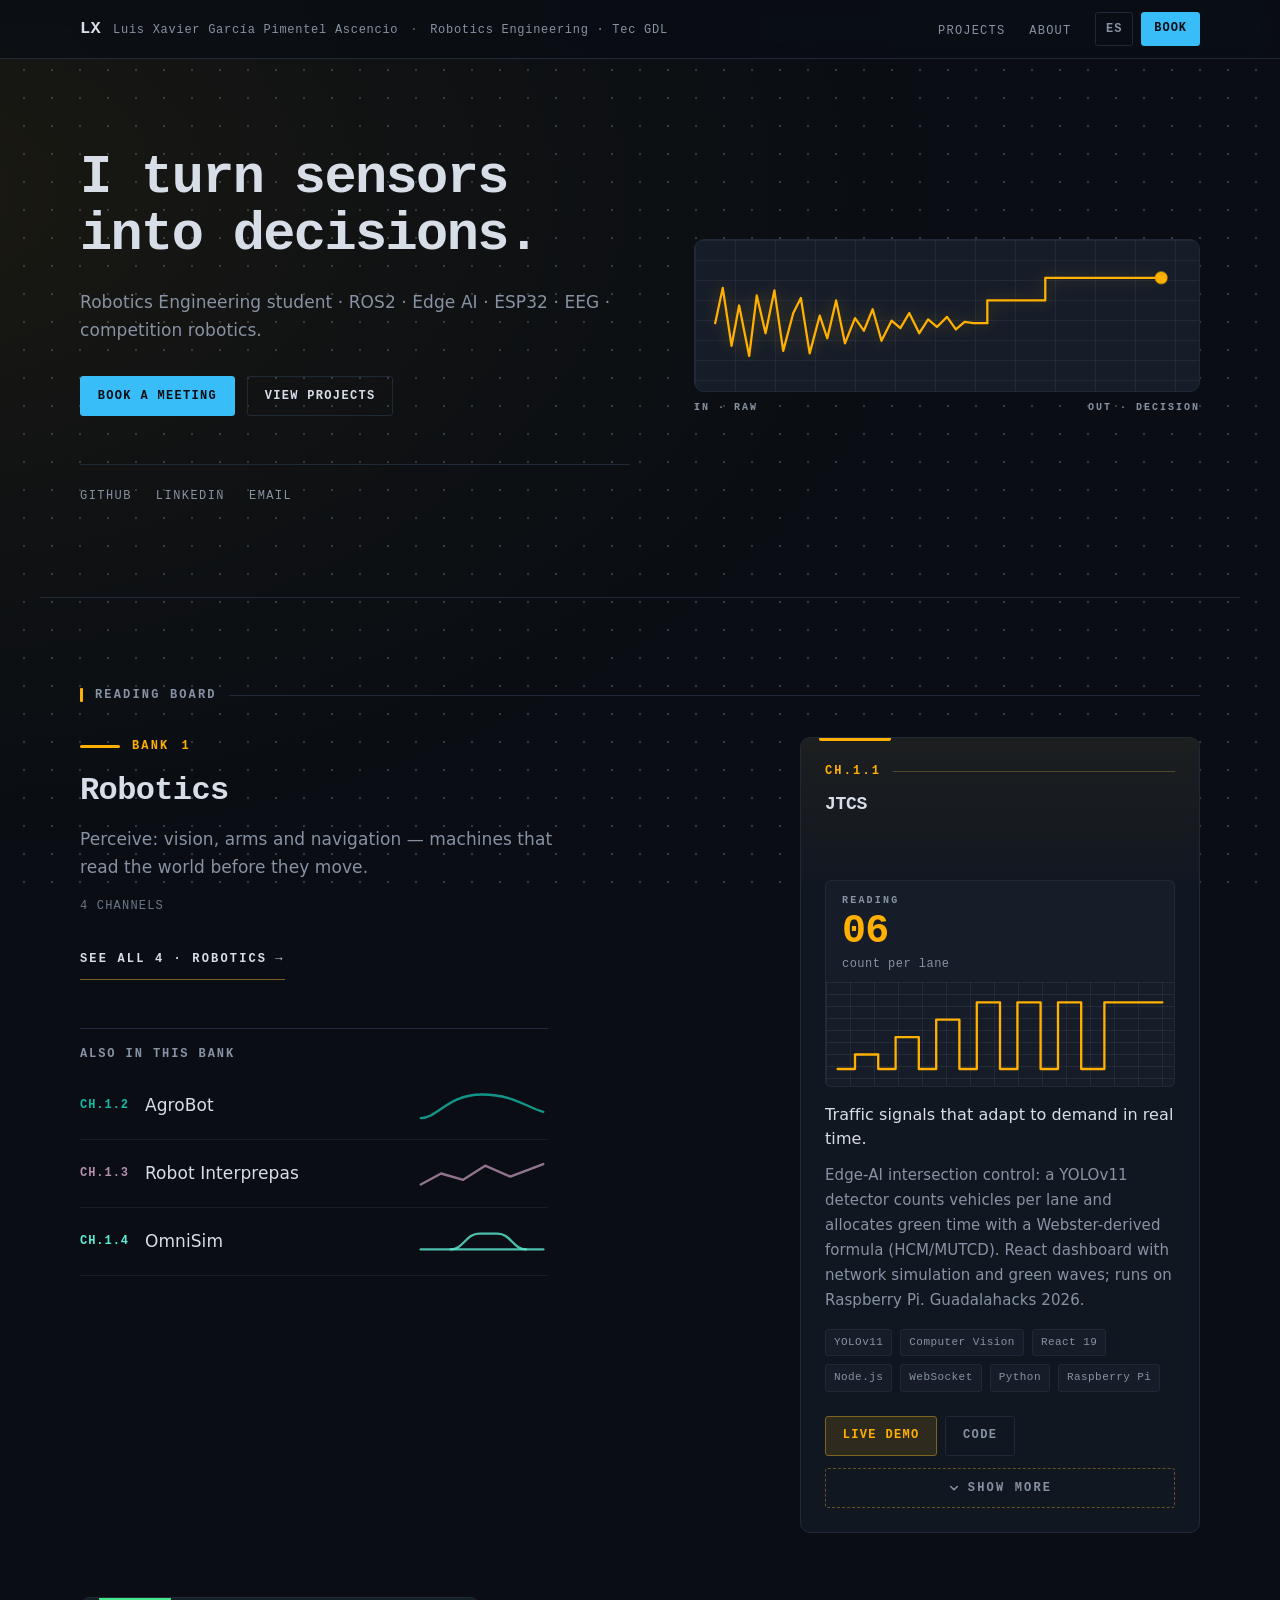
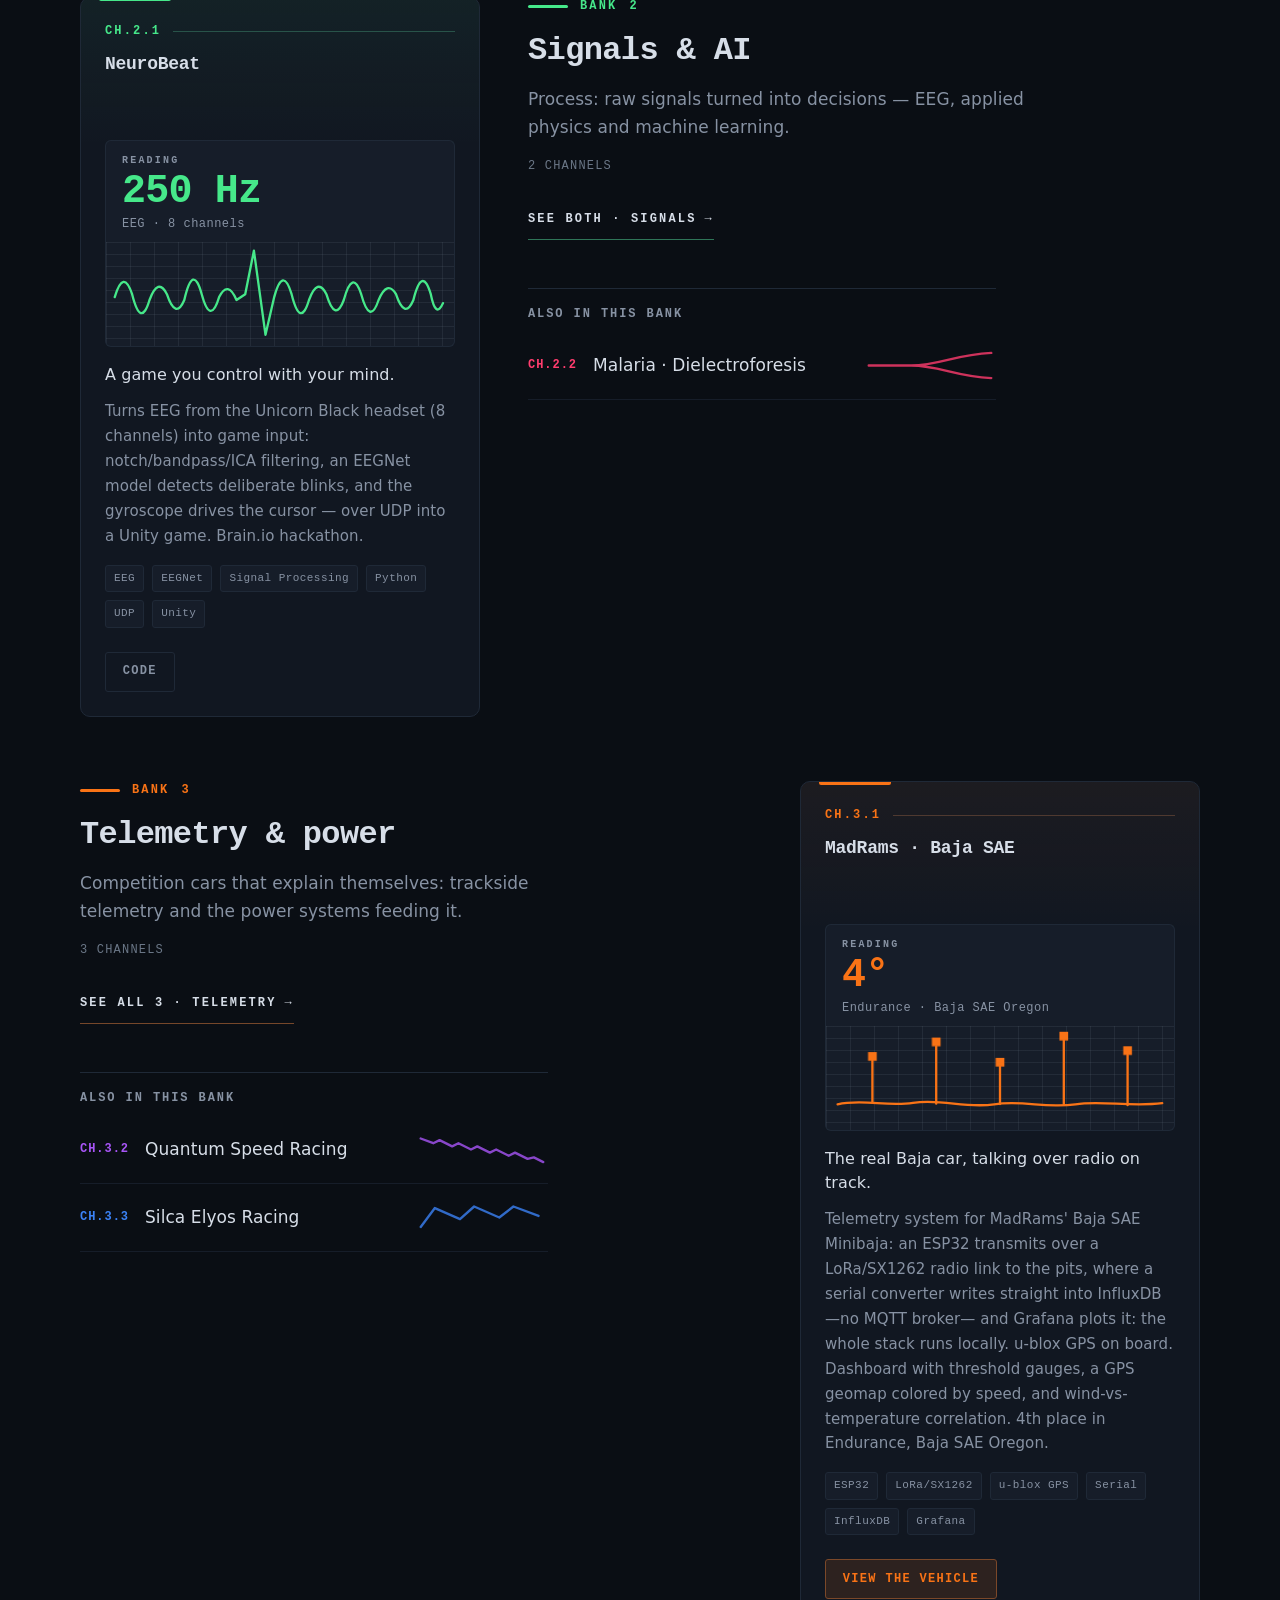
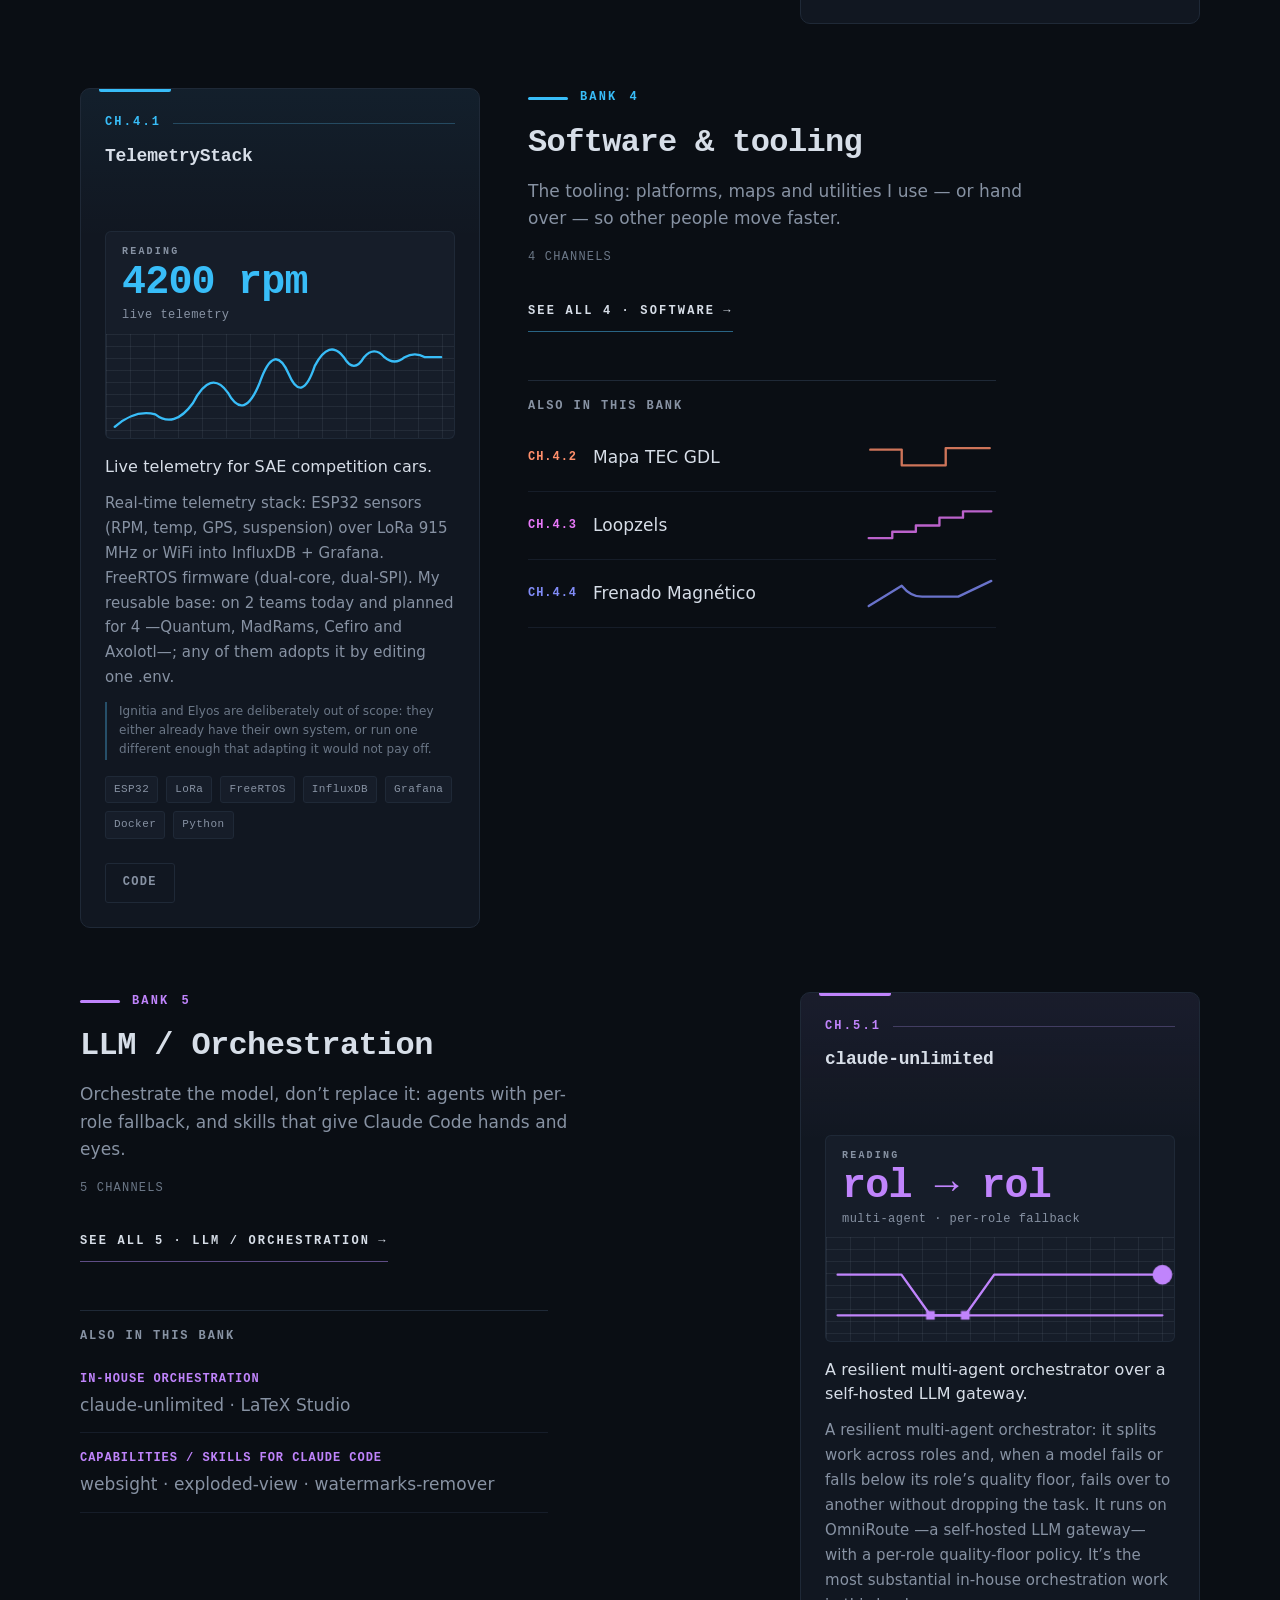
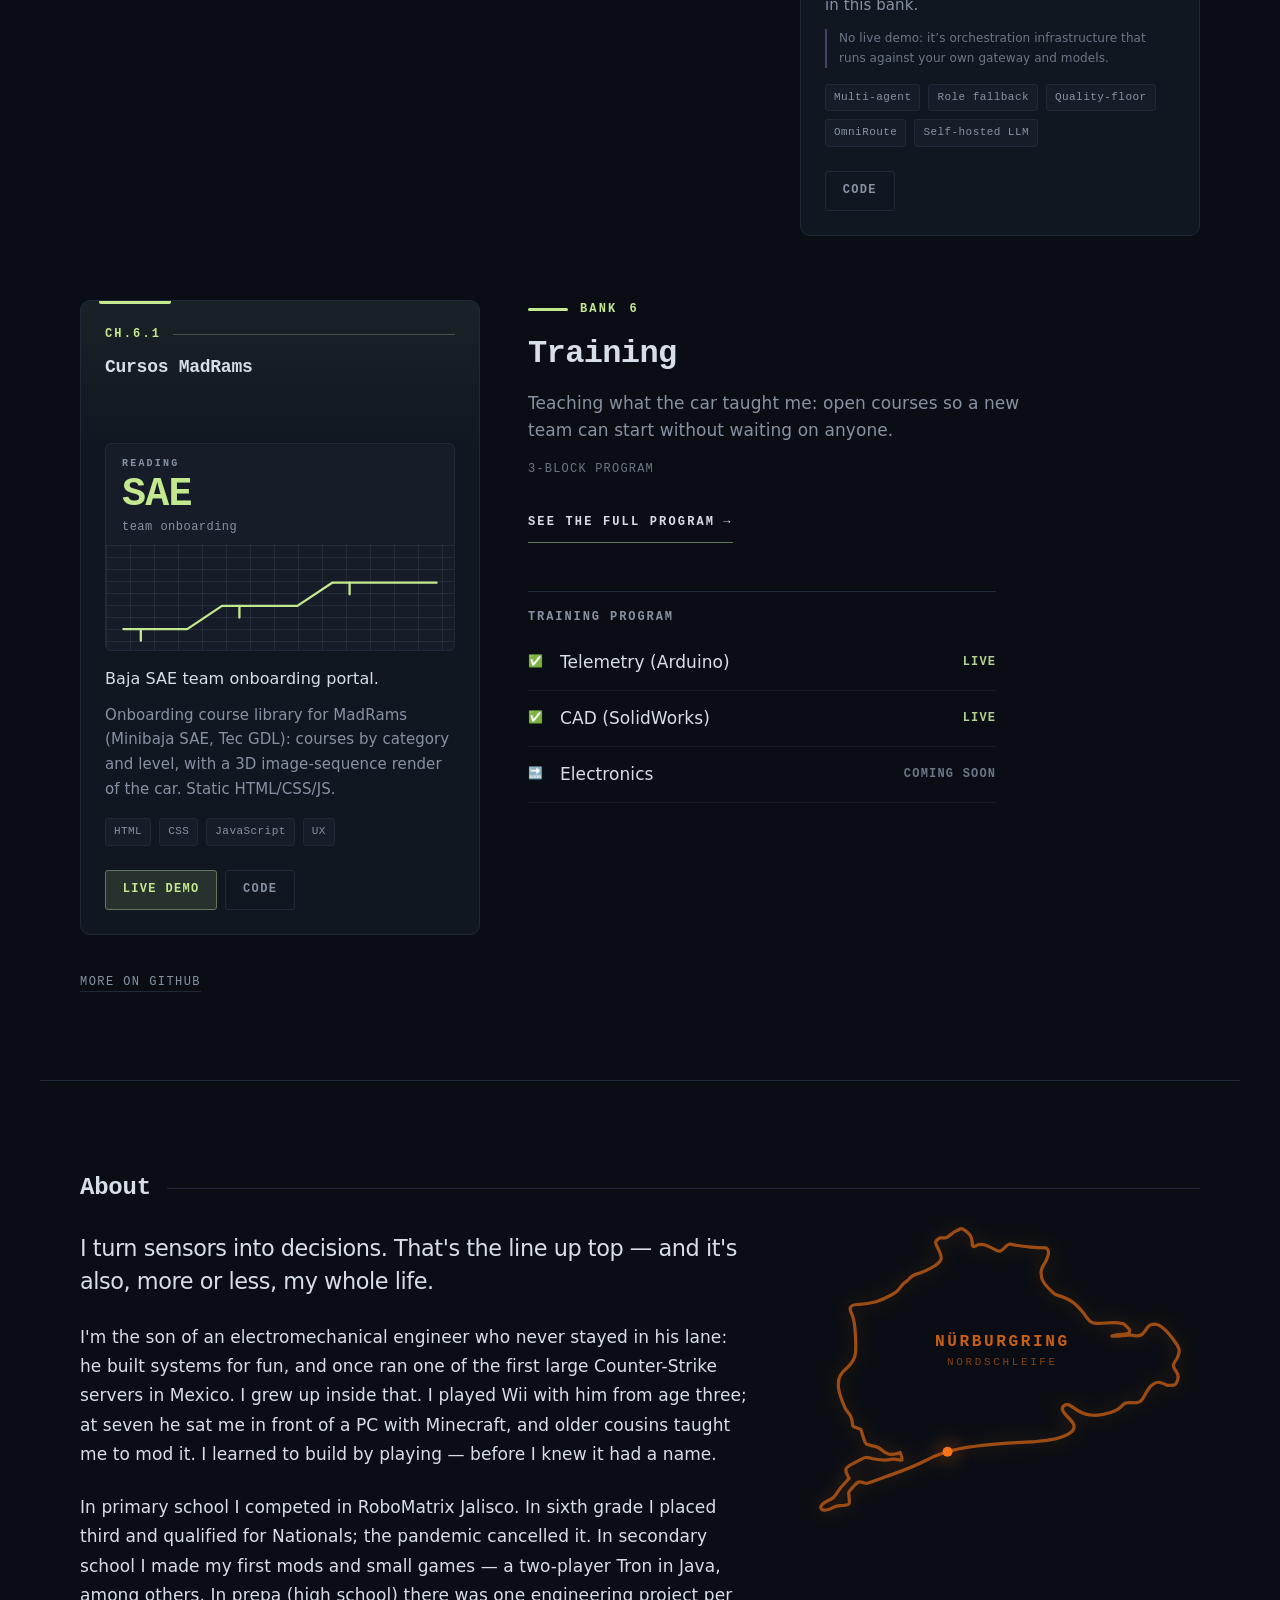
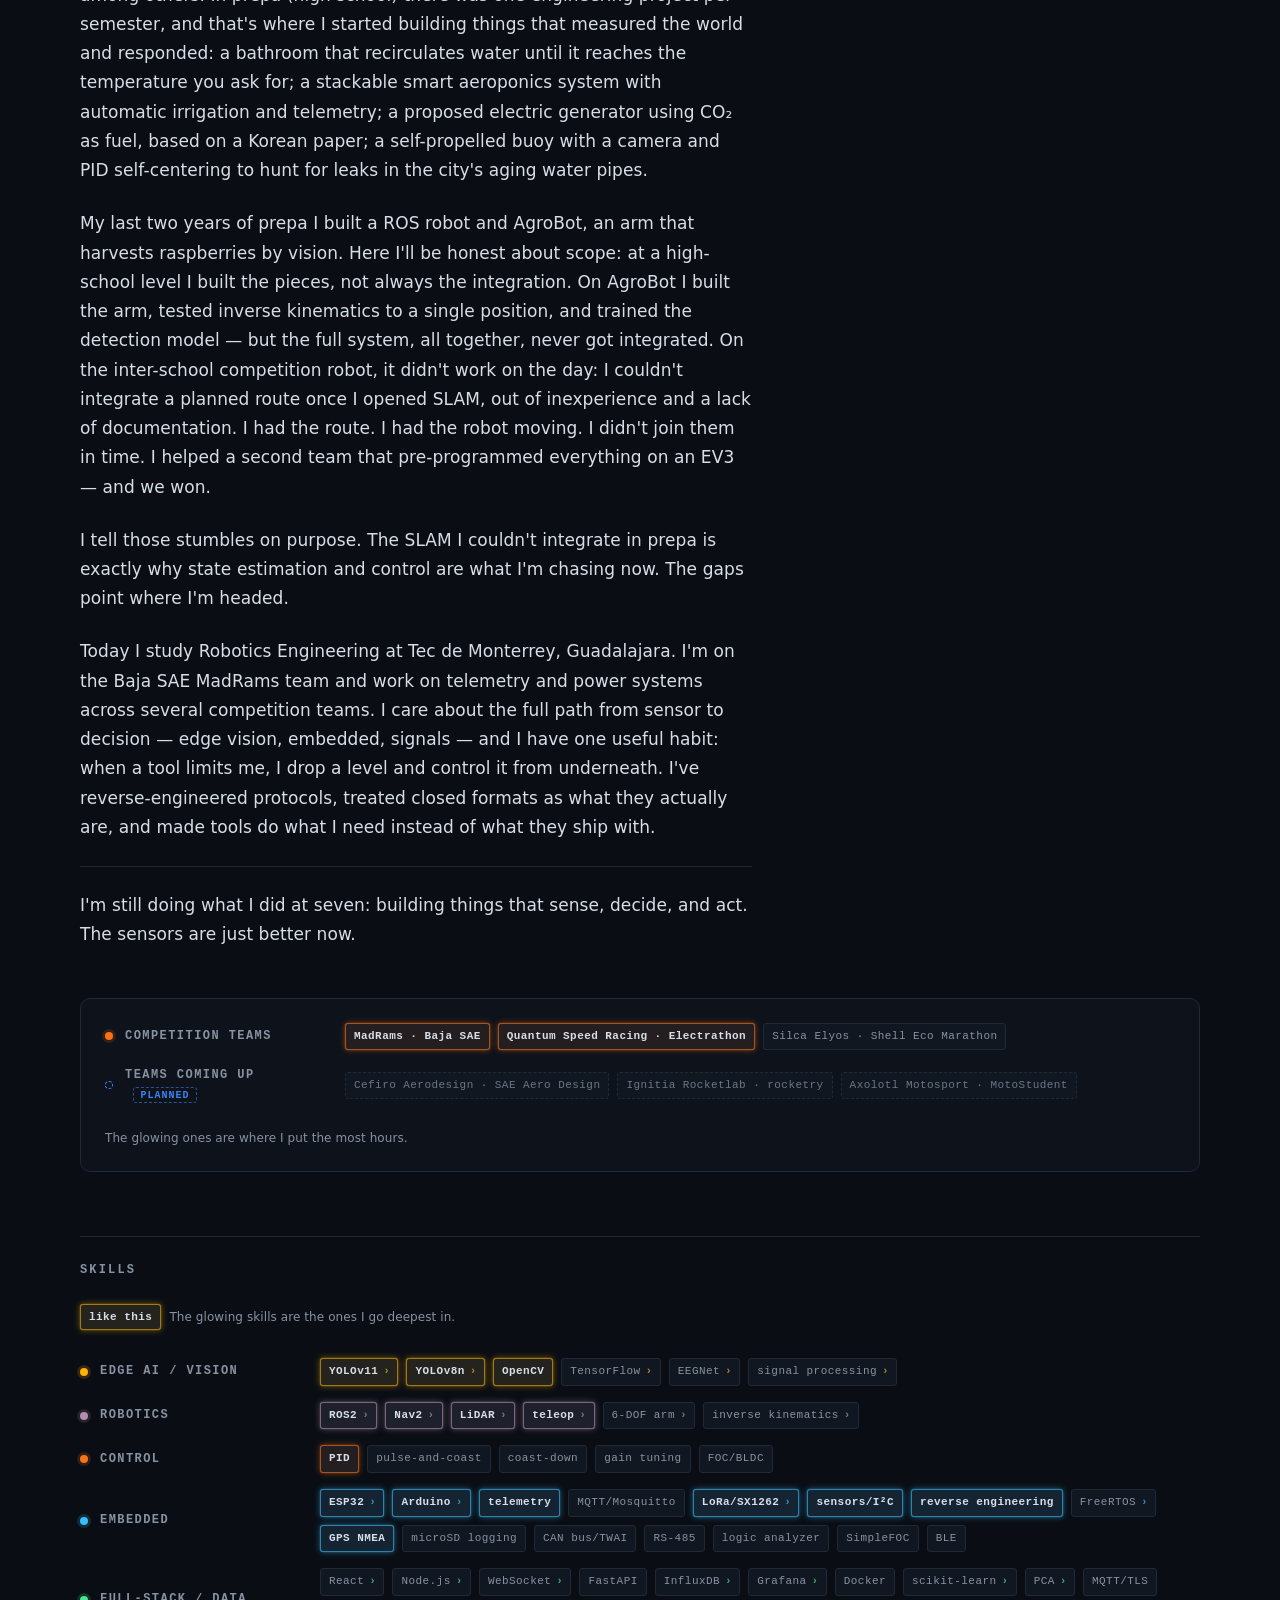
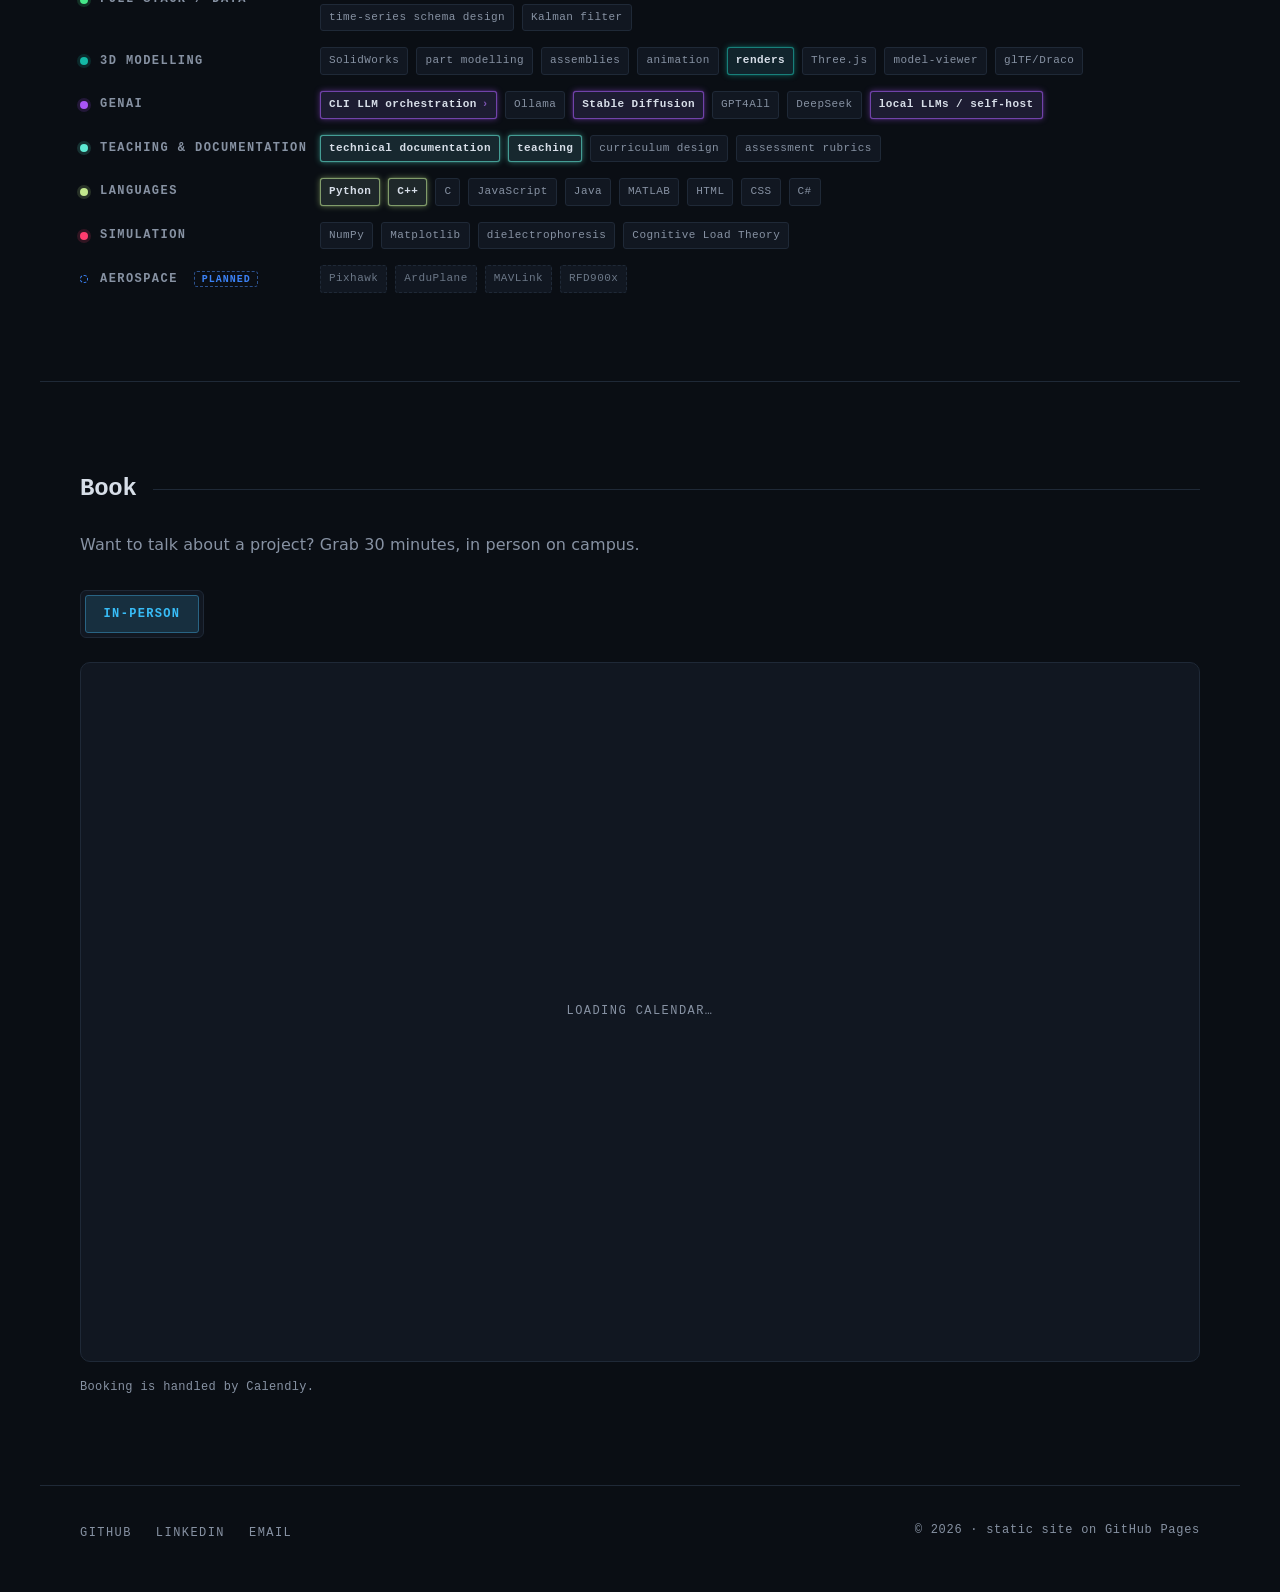
==== index.html @ 566c9807 "Añadido de PR a OmniSim y edit a tags de skills" ====
<!doctype html>
<html lang="es">
<head>
<meta charset="UTF-8">
<meta name="viewport" content="width=device-width, initial-scale=1">
<title data-i18n="meta.title">Luis Xavier García Pimentel Ascencio — Ingeniería en Robótica</title>
<meta name="description" data-i18n-content="hero.subline" content="Estudiante de Ingeniería en Robótica · ROS2 · Edge AI · ESP32 · EEG · robótica de competencia.">

<meta http-equiv="Content-Security-Policy"
      content="default-src 'self';
               script-src 'self' https://assets.calendly.com;
               style-src 'self' 'unsafe-inline' https://assets.calendly.com https://fonts.googleapis.com;
               frame-src https://calendly.com;
               img-src 'self' data: https:;
               font-src 'self' https://fonts.gstatic.com;
               connect-src 'self' https://calendly.com;">

<meta property="og:title" data-i18n-content="hero.heading" content="Convierto sensores en decisiones.">
<meta property="og:description" data-i18n-content="hero.subline" content="Estudiante de Ingeniería en Robótica · ROS2 · Edge AI · ESP32 · EEG · robótica de competencia.">
<meta property="og:type" content="website">
<!-- These two absolute URLs must match the repository name exactly, capital P
     included — GitHub Pages serves a project site under the repo's own casing.
     If the site moves to the luisxavierxd.github.io user repo, point both at the root. -->
<meta property="og:url" content="https://luisxavierxd.github.io/Portfolio/">
<meta property="og:image" content="https://luisxavierxd.github.io/Portfolio/assets/og-cover.png">
<meta property="og:image:width" content="1200">
<meta property="og:image:height" content="630">
<meta property="og:image:alt" data-i18n-content="meta.ogImageAlt" content="Trazo de señal que pasa de ruido a una decisión discreta, sobre fondo azul-carbón, junto al nombre Luis Xavier García Pimentel Ascencio.">
<meta name="twitter:card" content="summary_large_image">

<link rel="icon" href="assets/favicon.svg" type="image/svg+xml">

<link rel="preconnect" href="https://fonts.googleapis.com">
<link rel="preconnect" href="https://fonts.gstatic.com" crossorigin>
<!-- Loaded without blocking first paint: main.js flips media to "all" once parsed.
     styles.css declares full mono/sans fallback stacks, so the page is legible
     from the first frame and swaps when the web fonts arrive. -->
<link rel="preload" as="style" href="https://fonts.googleapis.com/css2?family=Space+Mono:wght@400;700&family=Inter:wght@400;500;600&display=swap">
<link id="fonts-css" rel="stylesheet" media="print" href="https://fonts.googleapis.com/css2?family=Space+Mono:wght@400;700&family=Inter:wght@400;500;600&display=swap">

<!-- Calendly's widget.css is injected by main.js alongside the deferred widget
     rather than linked here: as a render-blocking stylesheet in <head> it cost
     ~900ms before first paint for a widget most visitors never scroll to. -->

<link rel="stylesheet" href="styles.css">
</head>
<body>
<a class="skip-link" href="#main" data-i18n="a11y.skip">Saltar al contenido</a>

<header class="site-header">
  <nav class="nav" aria-label="Navegación principal" data-i18n-aria="nav.ariaLabel">
    <a class="brand" href="#main">
      <span class="brand__mark">LX</span>
      <!-- The name is its own element on purpose: the subtitle's textContent is
           owned by the i18n pass, so a name folded into it gets wiped the
           moment the language is applied. -->
      <span class="brand__name">Luis Xavier García Pimentel Ascencio</span>
      <span class="brand__subtitle" data-i18n="nav.subtitle">Ingeniería en Robótica · Tec GDL</span>
    </a>
    <ul class="nav__links">
      <li><a class="nav__link" href="#projects" data-i18n="nav.projects">Proyectos</a></li>
      <li><a class="nav__link" href="#about" data-i18n="nav.about">Sobre mí</a></li>
    </ul>
    <div class="nav__actions">
      <button id="lang-toggle" class="lang-toggle" type="button" aria-label="EN — cambiar a inglés" data-i18n-aria="langToggle.ariaLabel">EN</button>
      <a class="btn btn--primary btn--small" href="#book" data-i18n="nav.bookCta">Agendar</a>
    </div>
  </nav>
</header>

<main id="main" tabindex="-1">

  <section class="hero">
    <div class="hero__scope">
      <svg class="trace hero__trace" viewBox="0 0 400 120" aria-hidden="true" focusable="false"><!-- TRACE: hero —
           raw sensor noise on the left, decaying as it is filtered, resolving into a
           two-step discrete output that latches at the marker. sensor -> decision. -->
        <path pathLength="1" fill="none" stroke-width="2" stroke-linecap="round" stroke-linejoin="round"
              d="M16 66 L22 38 L29 84 L35 52 L43 92 L49 44 L56 74 L63 40 L70 88 L78 58 L84 46 L91 90
                 L99 60 L105 78 L112 48 L119 82 L127 62 L134 72 L141 55 L148 80 L156 64 L163 70
                 L170 58 L178 74 L185 63 L192 69 L200 61 L207 71 L214 65 L221 66 L232 66"/>
        <path pathLength="1" fill="none" stroke-width="2" stroke-linecap="round" stroke-linejoin="round"
              d="M232 66 V48 H278 V30 H370"/>
        <circle cx="370" cy="30" r="5"/>
      </svg>
      <p class="hero__axis">
        <span class="hero__axis-in" data-i18n="hero.scope.in">IN · CRUDO</span>
        <span class="hero__axis-out" data-i18n="hero.scope.out">OUT · DECISIÓN</span>
      </p>
    </div>
    <div class="hero__content">
      <h1 class="hero__heading" data-i18n="hero.heading">Convierto sensores en decisiones.</h1>
      <p class="hero__subline" data-i18n="hero.subline">Estudiante de Ingeniería en Robótica · ROS2 · Edge AI · ESP32 · EEG · robótica de competencia.</p>
      <div class="hero__actions">
        <a class="btn btn--primary" href="#book" data-i18n="hero.cta.primary">Agendar una reunión</a>
        <a class="btn btn--secondary" href="#projects" data-i18n="hero.cta.secondary">Ver proyectos</a>
      </div>
      <ul class="social">
        <li><a class="social__link" href="https://github.com/luisxavierxd" target="_blank" rel="noopener noreferrer" data-i18n="social.github">GitHub</a></li>
        <li><a class="social__link" href="https://www.linkedin.com/in/luis-xavier-garcía-pimentel-ascencio-251508333" target="_blank" rel="noopener noreferrer" data-i18n="social.linkedin">LinkedIn</a></li>
        <li><a class="social__link" href="mailto:luisxaviergpa@proton.me" data-i18n="social.email">Email</a></li>
      </ul>
    </div>
  </section>

  <!-- Five bank rows, one per category. Each row states what the bank is and
       where the rest of its channels live, then shows that bank's flagship
       module — the same .channel the sub-pages use, unmodified. Rows alternate
       sides on wide screens (see .bank:nth-of-type(even) in styles.css).
       Channels are addressed bank-first, so every flagship here is a CH.n.1. -->
  <section id="projects" class="section section--projects" aria-labelledby="projects-heading">
    <h2 id="projects-heading" class="section__eyebrow" data-i18n="projects.eyebrow">Tablero de lecturas</h2>

    <div class="banks">

      <section class="bank" style="--ch: var(--ch-amber)" aria-labelledby="bank-robotica">
        <div class="bank__intro">
          <p class="bank__addr"><span data-i18n="bank.label">Banco</span> 1</p>
          <h3 class="bank__name" id="bank-robotica" data-i18n="cat.robotica.name">Robótica</h3>
          <p class="bank__line" data-i18n="cat.robotica.line">Percibir: visión, brazos y navegación — máquinas que leen el mundo antes de moverse.</p>
          <p class="bank__count" data-i18n="cat.robotica.count">4 canales</p>
          <a class="bank__link" href="robotica" data-page-link data-i18n="cat.robotica.more">Ver los 4 · Robótica</a>
          <div class="bank__rest">
            <p class="bank__rest-label" data-i18n="bank.rest">También en este banco</p>
            <ul>
              <li class="rest" style="--ch: var(--ch-emerald)">
                <span class="rest__addr">CH.1.2</span>
                <span class="rest__name">AgroBot</span>
                <svg class="rest__trace" viewBox="0 0 84 22" aria-hidden="true" focusable="false">
                  <path pathLength="1" d="M3 19 C14 19 20 4 42 4 C62 4 70 12 81 15"/>
                </svg>
              </li>
              <li class="rest" style="--ch: var(--ch-violet)">
                <span class="rest__addr">CH.1.3</span>
                <span class="rest__name">Robot Interprepas</span>
                <svg class="rest__trace" viewBox="0 0 84 22" aria-hidden="true" focusable="false">
                  <path pathLength="1" d="M3 18 L16 11 L30 15 L44 6 L60 13 L81 5"/>
                </svg>
              </li>
              <li class="rest" style="--ch: var(--ch-teal)">
                <span class="rest__addr">CH.1.4</span>
                <span class="rest__name">OmniSim</span>
                <svg class="rest__trace" viewBox="0 0 84 22" aria-hidden="true" focusable="false"><!-- a branch merging back into the mainline -->
                  <path pathLength="1" d="M3 16 H81"/>
                  <path pathLength="1" d="M22 16 C30 16 32 6 40 6 H52 C60 6 62 16 70 16"/>
                </svg>
              </li>
            </ul>
          </div>
        </div>

        <article class="channel" style="--ch: var(--ch-amber)">
          <p class="channel__addr">CH.1.1</p>
          <h4 class="channel__name">JTCS</h4>
          <p class="channel__reading">
            <span class="reading__label" data-i18n="channel.readingLabel">LECTURA</span>
            <span class="reading__value">06</span>
            <span class="reading__unit" data-i18n="proj.jtcs.unit">conteo por carril</span>
          </p>
          <svg class="trace" viewBox="0 0 120 36" aria-hidden="true" focusable="false"><!-- TRACE: jtcs -
               discrete count pulses per lane, each taller than the last until the green-time
               allocation clamps at its ceiling and holds. -->
            <path pathLength="1" fill="none" stroke-width="2" stroke-linecap="round" stroke-linejoin="round"
                  d="M4 30 H10 V25 H18 V30 H24 V19 H32 V30 H38 V13 H46 V30 H52 V7 H60 V30
                     H66 V7 H74 V30 H80 V7 H88 V30 H96 V7 H116"/>
          </svg>
          <p class="channel__tagline" data-i18n="proj.jtcs.tagline">Semáforos que se adaptan al tráfico en tiempo real.</p>
          <p class="channel__blurb" data-i18n="proj.jtcs.blurb">Control de intersecciones con visión en el borde: un detector YOLOv11 cuenta vehículos por carril y reparte el verde con una fórmula derivada de Webster (HCM/MUTCD). Dashboard en React con simulación de red y ondas verdes; corre en Raspberry Pi. Guadalahacks 2026.</p>
          <ul class="badges">
            <li class="badge">YOLOv11</li>
            <li class="badge">Computer Vision</li>
            <li class="badge">React 19</li>
            <li class="badge">Node.js</li>
            <li class="badge">WebSocket</li>
            <li class="badge">Python</li>
            <li class="badge">Raspberry Pi</li>
          </ul>
          <div class="channel__links">
            <a class="btn btn--demo" href="https://luisxavierxd.github.io/JTCS/" target="_blank" rel="noopener noreferrer" data-i18n="proj.btn.demo">Demo en vivo</a>
            <a class="btn btn--code" href="https://github.com/luisxavierxd/JTCS" target="_blank" rel="noopener noreferrer" data-i18n="proj.btn.code">Código</a>
          </div>
          <!-- Disclosure: one button, no clickable wrapper. Both labels live in the
               DOM and CSS shows exactly one of them per aria-expanded state, so the
               language pass (which only writes textContent per data-i18n key) and the
               state change (pure CSS) can never overwrite each other. -->
          <button class="disclosure" type="button" aria-expanded="false" aria-controls="panel-jtcs">
            <svg class="disclosure__chevron" viewBox="0 0 12 12" aria-hidden="true" focusable="false">
              <path d="M2.75 4.5 6 7.75 9.25 4.5" fill="none" stroke="currentColor" stroke-width="1.6" stroke-linecap="round" stroke-linejoin="round"/>
            </svg>
            <span class="disclosure__label disclosure__label--more" data-i18n="disclosure.more">Ver más</span>
            <span class="disclosure__label disclosure__label--less" data-i18n="disclosure.less">Ver menos</span>
          </button>
          <div class="panel" id="panel-jtcs" hidden>
            <div class="panel__inner">
              <div class="panel__body">
                <p class="panel__eyebrow" data-i18n="panel.eyebrow">Qué puedes probar</p>
                <p class="panel__text" data-i18n="proj.jtcs.panel.body">Demo interactivo en el navegador — sin backend. Fase 1: ajusta el tráfico con +/− y ve cómo cambia el tiempo de verde (fórmula derivada de Webster). Fase 2: dibuja una red de intersecciones y simula autos con onda verde.</p>
                <ul class="panel__list">
                  <li data-i18n="proj.jtcs.panel.tech1">Detección en el borde con YOLOv11 sobre Raspberry Pi.</li>
                  <li data-i18n="proj.jtcs.panel.tech2">Tiempos de verde según MUTCD/HCM.</li>
                  <li data-i18n="proj.jtcs.panel.tech3">Onda verde sincronizada entre intersecciones.</li>
                </ul>
              </div>
            </div>
          </div>
        </article>
      </section>

      <section class="bank" style="--ch: var(--ch-green)" aria-labelledby="bank-senales">
        <div class="bank__intro">
          <p class="bank__addr"><span data-i18n="bank.label">Banco</span> 2</p>
          <h3 class="bank__name" id="bank-senales" data-i18n="cat.senales.name">Señales e IA</h3>
          <p class="bank__line" data-i18n="cat.senales.line">Procesar: señales crudas convertidas en decisiones — EEG, física aplicada y aprendizaje automático.</p>
          <p class="bank__count" data-i18n="cat.senales.count">2 canales</p>
          <a class="bank__link" href="senales" data-page-link data-i18n="cat.senales.more">Ver los 2 · Señales</a>
          <div class="bank__rest">
            <p class="bank__rest-label" data-i18n="bank.rest">También en este banco</p>
            <ul>
              <li class="rest" style="--ch: var(--ch-red)">
                <span class="rest__addr">CH.2.2</span>
                <span class="rest__name">Malaria · Dielectroforesis</span>
                <svg class="rest__trace" viewBox="0 0 84 22" aria-hidden="true" focusable="false">
                  <path pathLength="1" d="M3 11 H30 C48 11 58 4 81 3 M30 11 C48 11 58 18 81 19"/>
                </svg>
              </li>
            </ul>
          </div>
        </div>

        <article class="channel" style="--ch: var(--ch-green)">
          <p class="channel__addr">CH.2.1</p>
          <h4 class="channel__name">NeuroBeat</h4>
          <p class="channel__reading">
            <span class="reading__label" data-i18n="channel.readingLabel">LECTURA</span>
            <span class="reading__value">250 Hz</span>
            <span class="reading__unit" data-i18n="proj.neurobeat.unit">EEG · 8 canales</span>
          </p>
          <svg class="trace" viewBox="0 0 120 36" aria-hidden="true" focusable="false"><!-- TRACE: neurobeat -
               continuous alpha/beta oscillation around a flat baseline, interrupted once by the
               sharp deflection-and-undershoot of a deliberate blink. -->
            <path pathLength="1" fill="none" stroke-width="2" stroke-linecap="round" stroke-linejoin="round"
                  d="M3 19 Q6 9 9 18 Q12 30 15 20 Q18 12 21 18 Q24 27 27 20 Q30 7 33 18 Q36 29 39 19
                     Q42 13 45 20 L48 18 L51 3 L55 32 L58 19
                     Q61 8 64 18 Q67 30 70 20 Q73 12 76 18 Q79 28 82 20 Q85 9 88 18 Q91 29 94 20
                     Q97 13 100 18 Q103 27 106 20 Q109 8 112 18 Q114 28 117 19"/>
          </svg>
          <p class="channel__tagline" data-i18n="proj.neurobeat.tagline">Un juego que controlas con la mente.</p>
          <p class="channel__blurb" data-i18n="proj.neurobeat.blurb">Traduce señales EEG del headset Unicorn Black (8 canales) en acciones de juego: filtrado notch/bandpass/ICA, un modelo EEGNet detecta parpadeos deliberados y el giroscopio mueve el cursor, todo por UDP hacia un juego en Unity. Hackathon Brain.io.</p>
          <ul class="badges">
            <li class="badge">EEG</li>
            <li class="badge">EEGNet</li>
            <li class="badge">Signal Processing</li>
            <li class="badge">Python</li>
            <li class="badge">UDP</li>
            <li class="badge">Unity</li>
          </ul>
          <div class="channel__links">
            <a class="btn btn--code" href="https://github.com/luisxavierxd/NeuroBeat" target="_blank" rel="noopener noreferrer" data-i18n="proj.btn.code">Código</a>
          </div>
        </article>
      </section>

      <section class="bank" style="--ch: var(--ch-coche)" aria-labelledby="bank-telemetria">
        <div class="bank__intro">
          <p class="bank__addr"><span data-i18n="bank.label">Banco</span> 3</p>
          <h3 class="bank__name" id="bank-telemetria" data-i18n="cat.telemetria.name">Telemetría y potencia</h3>
          <p class="bank__line" data-i18n="cat.telemetria.line">Coches de competencia que se explican solos: telemetría en pista y los sistemas de potencia que la alimentan.</p>
          <p class="bank__count" data-i18n="cat.telemetria.count">3 canales</p>
          <a class="bank__link" href="telemetria" data-page-link data-i18n="cat.telemetria.more">Ver los 3 · Telemetría</a>
          <div class="bank__rest">
            <p class="bank__rest-label" data-i18n="bank.rest">También en este banco</p>
            <ul>
              <li class="rest" style="--ch: var(--ch-quantum)">
                <span class="rest__addr">CH.3.2</span>
                <span class="rest__name">Quantum Speed Racing</span>
                <svg class="rest__trace" viewBox="0 0 84 22" aria-hidden="true" focusable="false">
                  <path pathLength="1" d="M3 4 L11 7 L15 5 L23 9 L27 7 L35 11 L39 9 L47 13 L51 11 L59 15 L63 13 L71 17 L75 16 L81 19"/>
                </svg>
              </li>
              <li class="rest" style="--ch: var(--ch-elyos)">
                <span class="rest__addr">CH.3.3</span>
                <span class="rest__name">Silca Elyos Racing</span>
                <svg class="rest__trace" viewBox="0 0 84 22" aria-hidden="true" focusable="false">
                  <path pathLength="1" d="M3 17 L12 5 L28 12 L37 4 L53 11 L62 4 L78 10"/>
                </svg>
              </li>
            </ul>
          </div>
        </div>

        <article class="channel" style="--ch: var(--ch-coche)">
          <p class="channel__addr">CH.3.1</p>
          <h4 class="channel__name">MadRams · Baja SAE</h4>
          <p class="channel__reading">
            <span class="reading__label" data-i18n="channel.readingLabel">LECTURA</span>
            <span class="reading__value">4°</span>
            <span class="reading__unit" data-i18n="proj.coche.unit">Endurance · Baja SAE Oregon</span>
          </p>
          <svg class="trace" viewBox="0 0 120 36" aria-hidden="true" focusable="false"><!-- TRACE: coche madrams -
               a telemetry uplink: the car's own signal wanders along a slow baseline while packets
               leave it in bursts, each one a vertical climb topped by the payload it carried. -->
            <path pathLength="1" fill="none" stroke-width="2" stroke-linecap="round" stroke-linejoin="round"
                  d="M4 27 C13 25 21 28 30 26.5 C40 25 48 28.5 58 27 C68 25.5 76 28.5 86 27
                     C95 25.6 105 28 116 26.6"/>
            <path pathLength="1" fill="none" stroke-width="2" stroke-linecap="round" stroke-linejoin="round"
                  d="M16 26.4 V12 M38 26.8 V7 M60 26.9 V14 M82 27 V5 M104 27.3 V10"/>
            <rect x="14.5" y="9" width="3" height="3"/>
            <rect x="36.5" y="4" width="3" height="3"/>
            <rect x="58.5" y="11" width="3" height="3"/>
            <rect x="80.5" y="2" width="3" height="3"/>
            <rect x="102.5" y="7" width="3" height="3"/>
          </svg>
          <p class="channel__tagline" data-i18n="proj.coche.tagline">El coche Baja real, hablando por radio en pista.</p>
          <p class="channel__blurb" data-i18n="proj.coche.blurb">Sistema de telemetría del Minibaja SAE de MadRams: un ESP32 transmite por radio LoRa/SX1262 a pits, donde un convertidor serial escribe directo en InfluxDB —sin broker MQTT— y Grafana lo grafica: todo el stack corre en local. GPS u-blox a bordo. Dashboard con gauges por umbral, geomapa GPS coloreado por velocidad y correlación viento-temperatura. 4° lugar en Endurance, Baja SAE Oregon.</p>
          <ul class="badges">
            <li class="badge">ESP32</li>
                <li class="badge">LoRa/SX1262</li>
            <li class="badge">u-blox GPS</li>
            <li class="badge">Serial</li>
            <li class="badge">InfluxDB</li>
            <li class="badge">Grafana</li>
          </ul>
          <div class="channel__links">
            <a class="btn btn--demo" href="coche-madrams" data-page-link data-i18n="vehicle.cta">Ver el vehículo</a>
          </div>
        </article>
      </section>

      <section class="bank" style="--ch: var(--ch-cyan)" aria-labelledby="bank-software">
        <div class="bank__intro">
          <p class="bank__addr"><span data-i18n="bank.label">Banco</span> 4</p>
          <h3 class="bank__name" id="bank-software" data-i18n="cat.software.name">Software y herramientas</h3>
          <p class="bank__line" data-i18n="cat.software.line">Las herramientas: plataformas, mapas y utilidades que uso —o entrego— para que otros trabajen más rápido.</p>
          <p class="bank__count" data-i18n="cat.software.count">4 canales</p>
          <a class="bank__link" href="software" data-page-link data-i18n="cat.software.more">Ver los 4 · Software</a>
          <div class="bank__rest">
            <p class="bank__rest-label" data-i18n="bank.rest">También en este banco</p>
            <ul>
              <li class="rest" style="--ch: var(--ch-coral)">
                <span class="rest__addr">CH.4.2</span>
                <span class="rest__name">Mapa TEC GDL</span>
                <svg class="rest__trace" viewBox="0 0 84 22" aria-hidden="true" focusable="false">
                  <path pathLength="1" d="M4 6 H24 V16 H52 V5 H80"/>
                </svg>
              </li>
              <li class="rest" style="--ch: var(--ch-magenta)">
                <span class="rest__addr">CH.4.3</span>
                <span class="rest__name">Loopzels</span>
                <svg class="rest__trace" viewBox="0 0 84 22" aria-hidden="true" focusable="false">
                  <path pathLength="1" d="M3 19 H18 V15 H33 V11 H48 V6 H63 V2 H81"/>
                </svg>
              </li>
              <li class="rest" style="--ch: var(--ch-indigo)">
                <span class="rest__addr">CH.4.4</span>
                <span class="rest__name">Frenado Magnético</span>
                <svg class="rest__trace" viewBox="0 0 84 22" aria-hidden="true" focusable="false">
                  <path pathLength="1" d="M3 19 L24 6 C28 11 32 13 37 13 H60 L81 3"/>
                </svg>
              </li>
            </ul>
          </div>
        </div>

        <article class="channel" style="--ch: var(--ch-cyan)">
          <p class="channel__addr">CH.4.1</p>
          <h4 class="channel__name">TelemetryStack</h4>
          <p class="channel__reading">
            <span class="reading__label" data-i18n="channel.readingLabel">LECTURA</span>
            <span class="reading__value">4200 rpm</span>
            <span class="reading__unit" data-i18n="proj.telemetry.unit">telemetría en vivo</span>
          </p>
          <svg class="trace" viewBox="0 0 120 36" aria-hidden="true" focusable="false"><!-- TRACE: telemetrystack -
               an RPM sweep: a chirp whose frequency climbs and whose envelope swells and then
               damps out as the engine settles on a steady line. -->
            <path pathLength="1" fill="none" stroke-width="2" stroke-linecap="round" stroke-linejoin="round"
                  d="M3 32 Q10 25.9 17 27.7 Q23.5 32.8 30 23.8 Q36 11.9 42 20.2 Q47.5 30.5 53 16.8
                     Q58 2.3 63 13.8 Q67.5 24.4 72 11 Q77 1.5 82 8 Q85.5 14 89 8 Q92.5 4 96 8
                     Q99.5 11 103 8 Q106.5 6 110 8 L117 8"/>
          </svg>
          <p class="channel__tagline" data-i18n="proj.telemetry.tagline">Telemetría en vivo para coches de competencia SAE.</p>
          <p class="channel__blurb" data-i18n="proj.telemetry.blurb">Stack de telemetría en tiempo real: sensores en un ESP32 (RPM, temperatura, GPS, suspensión) enviados por LoRa 915 MHz o WiFi hacia InfluxDB + Grafana. Firmware FreeRTOS (dual-core, dual-SPI). Base reutilizable propia: hoy en 2 equipos y planeada para 4 —Quantum, MadRams, Cefiro y Axolotl—; cualquiera lo adopta editando un .env.</p>
          <p class="channel__note" data-i18n="proj.telemetry.note">Ignitia y Elyos quedan fuera a propósito: o ya tienen sistema propio, o usan uno lo bastante distinto como para que acoplarlo no valga la pena.</p>
          <ul class="badges">
            <li class="badge">ESP32</li>
            <li class="badge">LoRa</li>
            <li class="badge">FreeRTOS</li>
            <li class="badge">InfluxDB</li>
            <li class="badge">Grafana</li>
            <li class="badge">Docker</li>
            <li class="badge">Python</li>
          </ul>
          <div class="channel__links">
            <a class="btn btn--code" href="https://github.com/luisxavierxd/TelemetryStack" target="_blank" rel="noopener noreferrer" data-i18n="proj.btn.code">Código</a>
          </div>
        </article>
      </section>

      <section class="bank" style="--ch: var(--ch-orchid)" aria-labelledby="bank-ia">
        <div class="bank__intro">
          <p class="bank__addr"><span data-i18n="bank.label">Banco</span> 5</p>
          <h3 class="bank__name" id="bank-ia" data-i18n="cat.ia.name">LLM / Orquestación</h3>
          <p class="bank__line" data-i18n="cat.ia.line">Orquestar el modelo, no reemplazarlo: agentes con fallback por rol y skills que le dan manos y ojos a Claude Code.</p>
          <p class="bank__count" data-i18n="cat.ia.count">5 canales</p>
          <a class="bank__link" href="ia" data-page-link data-i18n="cat.ia.more">Ver los 5 · LLM / Orquestación</a>
          <!-- Five channels graduate this bank to sub-groups: the teaser names the
               two groups and their members instead of listing five loose channels,
               the same threshold Software crossed. -->
          <div class="bank__rest">
            <p class="bank__rest-label" data-i18n="bank.rest">También en este banco</p>
            <ul>
              <li class="rest rest--group" style="--ch: var(--ch-orchid)">
                <span class="rest__group-name" data-i18n="group.orquestacion">Orquestación propia</span>
                <span class="rest__members">claude-unlimited · LaTeX Studio</span>
              </li>
              <li class="rest rest--group" style="--ch: var(--ch-orchid)">
                <span class="rest__group-name" data-i18n="group.capacidades">Capacidades / skills para Claude Code</span>
                <span class="rest__members">websight · exploded-view · watermarks-remover</span>
              </li>
            </ul>
          </div>
        </div>

        <article class="channel" style="--ch: var(--ch-orchid)">
          <p class="channel__addr">CH.5.1</p>
          <h4 class="channel__name">claude-unlimited</h4>
          <p class="channel__reading">
            <span class="reading__label" data-i18n="channel.readingLabel">LECTURA</span>
            <span class="reading__value">rol → rol</span>
            <span class="reading__unit" data-i18n="proj.claudeunlimited.unit">multi-agente · fallback por rol</span>
          </p>
          <svg class="trace" viewBox="0 0 120 36" aria-hidden="true" focusable="false"><!-- TRACE: claude-unlimited -
               a per-role quality floor drawn flat, and a route that runs high until one role
               drops to the floor; a fallback picks it up and climbs back to a steady line that
               latches at the marker. orchestration that never lets the task fall through. -->
            <path pathLength="1" fill="none" stroke-width="2" stroke-linecap="round" stroke-linejoin="round"
                  d="M4 27 H116"/>
            <path pathLength="1" fill="none" stroke-width="2" stroke-linecap="round" stroke-linejoin="round"
                  d="M4 13 H26 L36 27 H48 L58 13 H100 L116 13"/>
            <rect x="34.5" y="25.5" width="3" height="3"/>
            <rect x="46.5" y="25.5" width="3" height="3"/>
            <circle cx="116" cy="13" r="3.4"/>
          </svg>
          <p class="channel__tagline" data-i18n="proj.claudeunlimited.tagline">Orquestador multi-agente resiliente sobre un gateway LLM propio.</p>
          <p class="channel__blurb" data-i18n="proj.claudeunlimited.blurb">Orquestador multi-agente resiliente: reparte el trabajo por roles y, cuando un modelo falla o cae por debajo del piso de calidad de su rol, hace fallback a otro sin perder la tarea. Corre sobre OmniRoute —un gateway LLM self-hosted— con política de quality-floor por rol. Es el trabajo de orquestación propio más sustancial del banco.</p>
          <p class="channel__note" data-i18n="proj.claudeunlimited.note">Sin demo en vivo: es infraestructura de orquestación que corre contra tu propio gateway y tus modelos.</p>
          <ul class="badges">
            <li class="badge">Multi-agent</li>
            <li class="badge">Role fallback</li>
            <li class="badge">Quality-floor</li>
            <li class="badge">OmniRoute</li>
            <li class="badge">Self-hosted LLM</li>
          </ul>
          <div class="channel__links">
            <a class="btn btn--code" href="https://github.com/luisxavierxd/claude-unlimited" target="_blank" rel="noopener noreferrer" data-i18n="proj.btn.code">Código</a>
          </div>
        </article>
      </section>

      <section class="bank" style="--ch: var(--ch-lime)" aria-labelledby="bank-formacion">
        <div class="bank__intro">
          <p class="bank__addr"><span data-i18n="bank.label">Banco</span> 6</p>
          <h3 class="bank__name" id="bank-formacion" data-i18n="cat.formacion.name">Formación</h3>
          <p class="bank__line" data-i18n="cat.formacion.line">Enseñar lo que me enseñó el coche: cursos abiertos para que un equipo nuevo arranque sin esperar a nadie.</p>
          <p class="bank__count" data-i18n="cat.formacion.count">programa de 3 bloques</p>
          <a class="bank__link" href="formacion" data-page-link data-i18n="cat.formacion.more">Ver el programa completo</a>
          <div class="bank__rest">
            <p class="bank__rest-label" data-i18n="courses.eyebrow">Programa de formación</p>
            <ul>
              <li class="rest" style="--ch: var(--ch-lime)">
                <span class="rest__addr" aria-hidden="true">✅</span>
                <span class="rest__name" data-i18n="course.telemetria.name">Telemetría (Arduino)</span>
                <span class="rest__status rest__status--live" data-i18n="course.state.live">En línea</span>
              </li>
              <li class="rest" style="--ch: var(--ch-lime)">
                <span class="rest__addr" aria-hidden="true">✅</span>
                <span class="rest__name" data-i18n="course.cad.name">CAD (SolidWorks)</span>
                <span class="rest__status rest__status--live" data-i18n="course.state.live">En línea</span>
              </li>
              <li class="rest" style="--ch: var(--ch-lime)">
                <span class="rest__addr" aria-hidden="true">🔜</span>
                <span class="rest__name" data-i18n="course.electronica.name">Electrónica</span>
                <span class="rest__status" data-i18n="course.state.soon">Próximamente</span>
              </li>
            </ul>
          </div>
        </div>

        <article class="channel" style="--ch: var(--ch-lime)">
          <p class="channel__addr">CH.6.1</p>
          <h4 class="channel__name">Cursos MadRams</h4>
          <p class="channel__reading">
            <span class="reading__label" data-i18n="channel.readingLabel">LECTURA</span>
            <span class="reading__value">SAE</span>
            <span class="reading__unit" data-i18n="proj.madrams.unit">formación de equipo</span>
          </p>
          <svg class="trace" viewBox="0 0 120 36" aria-hidden="true" focusable="false"><!-- TRACE: madrams -
               three plateaus joined by ramps (basico, intermedio, avanzado) with a level tick on
               each: a progression, not a signal. -->
            <path pathLength="1" fill="none" stroke-width="2" stroke-linecap="round" stroke-linejoin="round"
                  d="M6 29 H28 L40 21 H66 L78 13 H114"/>
            <path pathLength="1" fill="none" stroke-width="2" stroke-linecap="round" stroke-linejoin="round"
                  d="M12 29 V33 M46 21 V25 M84 13 V17"/>
          </svg>
          <p class="channel__tagline" data-i18n="proj.madrams.tagline">Portal de formación del equipo Baja SAE.</p>
          <p class="channel__blurb" data-i18n="proj.madrams.blurb">Biblioteca de cursos de nuevo ingreso para MadRams (Minibaja SAE, Tec GDL): cursos por categoría y nivel, con un render 3D del coche por secuencia de imágenes. HTML/CSS/JS estático.</p>
          <ul class="badges">
            <li class="badge">HTML</li>
            <li class="badge">CSS</li>
            <li class="badge">JavaScript</li>
            <li class="badge">UX</li>
          </ul>
          <div class="channel__links">
            <a class="btn btn--demo" href="https://luisxavierxd.github.io/MadRamsBibliotecaCursos/" target="_blank" rel="noopener noreferrer" data-i18n="proj.btn.demo">Demo en vivo</a>
            <a class="btn btn--code" href="https://github.com/luisxavierxd/MadRamsBibliotecaCursos" target="_blank" rel="noopener noreferrer" data-i18n="proj.btn.code">Código</a>
          </div>
        </article>
      </section>

    </div>

    <p class="board__more"><a class="link" href="https://github.com/luisxavierxd?tab=repositories" target="_blank" rel="noopener noreferrer" data-i18n="projects.more">Ver todo en GitHub</a></p>
  </section>

  <section id="about" class="section section--about" aria-labelledby="about-heading">
    <h2 id="about-heading" class="section__heading" data-i18n="about.heading">Sobre mí</h2>

    <!-- Nordschleife, traced from the vector logo's outer stroke: one closed
         subpath, which is what lets the car ride it with getPointAtLength.
         Decorative — the narrative is about competition engineering, and this
         is the open field to the right of a 68ch measure, not a claim. -->
    <div class="about__circuit" aria-hidden="true">
      <svg viewBox="-14 -14 272.7 220.1" preserveAspectRatio="xMidYMid meet" focusable="false">
        <path class="circuit__track" pathLength="1" d="M92.2 150.7C88.6 151.5 85.1 152.5 81.7 153.7C78.4 154.8 75.1 156.2 72.0 158.0C64.6 162.0 56.8 164.8 49.0 167.6C46.9 168.3 44.8 169.1 42.6 169.9L35.0 172.7C31.5 174.0 31.4 173.9 29.1 173.2C28.7 173.1 28.3 172.9 27.7 172.8C25.5 172.1 24.0 174.0 21.9 176.5C21.5 176.9 21.1 177.4 20.6 178.0C20.3 178.3 20.1 178.5 19.9 178.8C19.3 179.4 19.1 179.6 19.2 180.8L19.6 184.6C19.6 184.8 19.6 185.1 19.6 185.4C19.8 186.5 19.8 187.1 19.3 187.7L19.3 187.7C18.7 188.5 18.1 188.5 16.7 188.6L16.3 188.7L16.3 188.7L13.3 188.9C12.3 189.0 11.6 189.1 11.0 189.2C10.5 189.3 9.9 189.6 9.1 189.9C6.0 191.5 3.6 192.1 2.3 192.0C1.4 191.9 0.7 191.5 0.4 190.8C0.0 190.1 0.1 189.4 0.7 188.6C1.4 187.5 3.4 186.1 7.0 184.5C8.8 183.7 9.2 183.2 10.3 181.5L10.5 181.3L13.4 177.1C13.4 177.0 13.5 177.0 13.5 176.9L13.5 176.9L18.8 171.1C18.8 171.1 18.8 171.0 18.8 171.0L19.0 170.8L19.0 170.8L19.0 170.8C19.3 170.5 19.5 170.5 19.5 170.4C19.5 170.3 19.3 170.2 19.1 169.7L19.0 169.5L18.7 168.9C18.7 168.9 18.6 168.8 18.6 168.8C17.4 166.4 16.8 165.2 17.4 163.8C18.0 162.4 19.5 161.7 22.5 160.1L22.8 159.9L28.2 157.0C29.3 156.4 30.0 156.2 30.8 156.1C31.7 156.0 32.4 156.1 33.6 156.4C33.7 156.4 34.4 156.6 35.2 156.8C39.6 157.7 43.5 158.6 47.7 157.4C49.7 156.9 50.3 157.0 51.9 157.4C52.3 157.5 52.3 157.5 52.5 157.6C54.5 158.0 55.4 158.1 55.5 157.8C55.8 157.3 55.4 155.8 54.5 153.4L54.5 153.4L54.5 153.4C54.4 153.3 54.4 153.2 54.4 153.1C54.4 153.0 54.4 152.8 54.4 152.7C54.4 152.7 54.4 152.7 54.4 152.7C54.1 152.6 54.4 152.8 54.2 152.9C53.9 152.9 53.7 153.0 53.4 153.1C50.6 153.9 48.7 154.2 46.8 153.9C45.0 153.5 43.4 152.6 41.2 150.7C40.4 150.0 39.9 149.6 39.3 149.3L39.3 149.3C38.8 149.0 38.2 148.8 37.1 148.5L33.9 147.8L33.8 147.7C32.3 147.4 31.6 147.2 31.0 146.6C30.3 146.0 30.1 145.4 29.8 144.1L29.6 143.7L29.6 143.7L27.5 137.0L22.8 135.2C22.3 135.1 21.9 134.6 21.9 134.1L21.9 134.1C21.4 128.6 20.6 127.5 17.1 123.2L17.1 123.2L17.1 123.2C17.0 123.0 16.9 122.9 16.9 122.8C14.6 117.5 12.6 112.6 12.2 108.1C11.7 103.3 12.9 99.1 17.2 95.7C20.7 92.8 22.5 90.1 23.4 87.1C24.2 84.0 24.2 80.3 23.9 75.5C23.9 74.7 23.9 73.9 23.8 73.1C23.6 67.0 23.4 62.7 21.0 57.5C19.6 54.6 20.1 53.2 21.9 52.4C22.8 52.0 24.1 51.9 25.6 51.7C26.3 51.7 27.0 51.6 27.8 51.6C32.3 51.1 35.4 50.6 38.3 49.7C41.3 48.8 44.0 47.6 47.9 45.5C49.5 44.7 50.8 43.9 51.9 43.0C52.9 42.1 53.7 41.2 54.5 40.0C55.6 38.1 56.8 37.2 58.0 36.4C58.4 36.1 58.8 35.8 59.2 35.5C60.1 34.7 60.6 34.2 60.9 33.7C61.9 32.6 62.4 32.0 65.4 31.1C66.1 30.9 66.8 30.7 67.4 30.5C68.0 30.3 68.7 30.0 69.4 29.7C70.3 29.4 71.1 29.0 72.0 28.6C72.9 28.2 73.8 27.7 74.6 27.3C84.5 22.2 83.2 19.6 79.7 12.7L79.4 12.3L79.4 12.2C78.6 10.7 78.3 10.0 78.5 9.1C78.8 8.3 79.3 7.9 80.2 7.2C80.3 7.1 80.4 7.0 80.9 6.7C81.2 6.4 81.5 6.3 81.9 6.4C85.9 6.5 86.4 6.1 88.6 4.2L88.6 4.2L88.6 4.2L88.9 4.0C90.0 3.1 91.0 2.4 92.1 1.8C93.2 1.2 94.3 0.7 95.5 0.2C95.9 0.0 96.4 0.0 96.7 0.2L96.7 0.2C99.5 1.8 101.2 3.2 102.2 5.0C103.2 6.7 103.5 8.7 103.5 11.5C103.9 11.9 104.1 12.1 104.3 12.3C104.3 12.3 104.3 12.3 104.3 12.3L104.3 12.3C105.0 12.1 105.5 11.9 106.0 11.7C106.4 11.5 106.8 11.3 107.3 11.1C108.9 10.6 110.5 10.7 112.2 11.2C113.8 11.7 115.3 12.5 116.9 13.3C116.9 13.3 117.6 13.7 118.3 14.0C121.9 16.0 122.3 16.2 125.7 12.8L125.7 12.8C128.0 10.2 129.0 10.4 131.5 11.0C132.0 11.1 132.5 11.3 133.2 11.4C136.6 12.0 139.9 12.4 143.2 12.7C146.5 13.0 149.9 13.2 153.3 13.2C153.7 13.2 154.1 13.4 154.4 13.6C155.0 14.3 155.4 15.3 155.4 16.3C155.4 17.2 155.2 18.3 154.8 19.4C154.1 21.6 153.3 22.9 152.5 24.2C151.6 25.4 150.9 26.6 150.5 28.8C149.5 35.2 153.8 39.3 158.2 43.4C158.8 43.9 159.4 44.4 159.9 44.9C164.7 46.4 168.0 47.6 170.9 49.5C173.9 51.4 176.4 54.0 179.7 58.1C179.7 58.2 179.7 58.2 179.8 58.3C181.6 60.9 182.9 62.5 184.2 63.5C185.4 64.4 186.7 64.7 188.6 64.7C191.0 64.8 193.0 64.6 194.9 64.4C198.4 64.0 201.5 63.7 206.3 64.9C206.5 64.9 206.7 65.0 206.9 65.2L206.9 65.2C208.9 66.8 210.4 68.1 210.7 69.3C211.1 71.1 209.8 72.1 205.7 72.2C202.4 72.3 200.0 72.8 198.6 73.3C198.8 73.4 199.0 73.4 199.3 73.4C201.1 73.5 203.0 73.3 205.0 73.1C207.1 72.8 209.3 72.5 211.5 72.7C212.4 72.8 213.2 72.9 213.9 73.0C215.9 73.4 217.7 73.7 219.5 71.9C220.6 70.7 221.4 69.6 222.0 68.7C223.4 66.6 224.2 65.3 227.8 65.2C230.2 65.2 232.8 67.0 235.3 69.5C237.6 71.8 239.8 74.7 241.5 77.0C243.1 79.1 244.0 80.7 244.4 82.2C244.7 83.9 244.4 85.4 243.5 87.5C243.4 87.8 243.2 88.1 243.0 88.5C242.8 88.9 242.6 89.3 242.4 89.7C242.4 89.8 242.3 89.9 242.2 89.9C239.8 93.2 240.3 93.9 241.9 96.6C242.3 97.2 242.7 97.8 243.1 98.6L243.1 98.6C243.8 99.7 243.9 100.9 243.7 102.2C243.5 103.4 242.9 104.7 242.1 106.0C241.9 106.5 241.4 106.7 240.9 106.7L236.9 106.9C236.6 106.9 236.4 106.9 236.2 106.8L236.2 106.8C233.3 105.4 231.4 104.7 229.9 104.8C228.6 104.8 227.3 105.5 225.8 106.9C223.7 108.7 222.5 111.0 221.2 113.3L221.1 113.5C220.2 115.0 219.6 116.2 218.9 117.0C218.0 118.0 217.1 118.6 215.8 118.7L215.8 118.7C214.5 118.8 213.3 118.8 212.1 118.7C209.9 118.6 207.7 118.4 206.5 119.9C205.3 121.3 203.9 122.4 202.3 123.4C200.8 124.3 199.1 125.0 197.2 125.6C193.2 126.9 189.5 127.5 186.0 127.3C182.4 127.2 179.1 126.3 175.9 124.4L175.9 124.4C174.7 123.7 173.5 123.0 172.5 122.2C169.7 120.3 167.6 118.8 165.5 121.2C164.8 122.1 164.7 123.1 165.1 124.0C165.6 125.2 166.7 126.5 167.9 127.8C170.3 130.2 171.9 131.9 172.6 133.6C173.4 135.7 172.8 137.3 170.5 139.1C167.9 141.1 164.2 142.4 160.0 143.4C155.8 144.3 151.2 144.8 146.7 145.2L146.7 145.2L146.7 145.2L146.7 145.2C142.5 145.5 138.2 145.7 133.9 146.0C119.9 146.8 105.8 147.7 92.2 150.7L92.2 150.7Z"/>
        <text class="circuit__label" x="124" y="80" text-anchor="middle">Nürburgring</text>
        <text class="circuit__sublabel" x="124" y="93" text-anchor="middle">Nordschleife</text>
        <circle class="circuit__car" r="3.4"/>
      </svg>
    </div>

    <div class="about__narrative">
      <p data-i18n="about.n1">Convierto sensores en decisiones. Es la línea de arriba, y también es, más o menos, toda mi vida.</p>
      <p data-i18n="about.n2">Soy hijo de un ingeniero electromecánico que nunca se quedó en su área: hacía sistemas por gusto, y llegó a correr uno de los primeros servidores grandes de Counter-Strike en México. Crecí dentro de eso. Jugué Wii con él desde los tres años; a los siete me sentó frente a una PC con Minecraft, y unos primos mayores me enseñaron a moddearlo. Aprendí a construir jugando — antes de saber que eso tenía un nombre.</p>
      <p data-i18n="about.n3">En primaria competí en RoboMatrix Jalisco. En sexto quedé en tercer lugar y clasifiqué a Nacional; la pandemia lo canceló. En secundaria hice mis primeros mods y jueguitos — un Tron para dos jugadores en Java, entre otros. En la prepa tocaba un proyecto de ingeniería por semestre, y ahí empecé a construir cosas que medían el mundo y respondían: un baño que recircula el agua hasta alcanzar la temperatura que pides; un sistema de aeroponía apilable con riego automático y telemetría; una propuesta de generador eléctrico con CO₂ como combustible, a partir de un paper coreano; una boya autopropulsada con cámara y autocentrado por PID para buscar fugas en las tuberías viejas de la ciudad.</p>
      <p data-i18n="about.n4">Los últimos dos años de prepa hice un robot con ROS y AgroBot, un brazo que recolecta frambuesas por visión. Aquí soy honesto sobre el alcance: a nivel prepa construí las piezas, no siempre la integración. En AgroBot armé el brazo, probé la cinemática inversa a una posición y entrené el modelo de detección — pero el sistema completo, todo junto, no llegó a integrarse. En el robot de interprepas, el día de la competencia no funcionó: no logré integrar una ruta planificada al abrir SLAM, por inexperiencia y falta de documentación. Tenía la ruta. Tenía el robot moviéndose. No los uní a tiempo. Ayudé a un segundo equipo que preprogramó todo en un EV3 — y ganamos.</p>
      <p data-i18n="about.n5">Cuento esos tropiezos a propósito. El SLAM que no pude integrar en prepa es exactamente la razón por la que hoy me obsesiona la estimación de estado y el control. Los huecos marcan hacia dónde voy.</p>
      <p data-i18n="about.n6">Ahora estudio Ingeniería en Robótica en el Tec de Monterrey, Campus Guadalajara. Formo parte del equipo Baja SAE MadRams y trabajo en telemetría y sistemas de potencia de varios equipos de competencia. Me interesa el camino completo del sensor a la decisión — visión en el borde, embebidos, señales — y tengo una manía útil: cuando una herramienta me limita, bajo un nivel y la controlo por debajo. He revertido protocolos, tratado formatos cerrados como lo que son, y hecho que las herramientas hagan lo que necesito, no lo que traen de fábrica.</p>
      <p data-i18n="about.n7">Sigo en lo mismo que a los siete: construir cosas que perciben, deciden y actúan. Solo que ahora los sensores son mejores.</p>
    </div>

    <!-- Teams are stated separately from skills: one is where the work happens,
         the other is what it uses. The upcoming three are marked planned in
         words and in style, same contract as the Aeroespacial legend group. -->
    <div class="teams">
      <div class="skills__group" style="--ch: var(--ch-coche)">
        <span class="skills__dot" aria-hidden="true"></span>
        <span class="skills__group-name" data-i18n="about.teams">Equipos de competencia</span>
        <ul class="pills">
          <li class="pill pill--expert">MadRams · Baja SAE</li>
          <li class="pill pill--expert">Quantum Speed Racing · Electrathon</li>
          <li class="pill" data-i18n="team.elyos">Silca Elyos · Shell Eco Marathon</li>
        </ul>
      </div>
      <div class="skills__group skills__group--planned" style="--ch: var(--ch-elyos)">
        <span class="skills__dot" aria-hidden="true"></span>
        <span class="skills__group-name">
          <span data-i18n="about.teams.soon">Equipos por venir</span>
          <span class="skills__status" data-i18n="about.skills.aeroStatus">en diseño</span>
        </span>
        <ul class="pills">
          <li class="pill">Cefiro Aerodesign · SAE Aero Design</li>
          <li class="pill" data-i18n="team.ignitia">Ignitia Rocketlab · cohetería</li>
          <li class="pill">Axolotl Motosport · MotoStudent</li>
        </ul>
      </div>
      <p class="tier-note" data-i18n="about.teams.note">Los que brillan son donde pongo más horas.</p>
    </div>

    <div class="skills">
      <p class="skills__eyebrow" data-i18n="about.skills.heading">Habilidades</p>
      <p class="tier-note">
        <span class="pill pill--expert" style="--ch: var(--ch-amber)" data-i18n="about.skills.glowSample">así</span>
        <span data-i18n="about.skills.glow">Las habilidades que brillan son en las que tengo más profundidad.</span>
      </p>
      <div class="skills__group" style="--ch: var(--ch-amber)">
        <span class="skills__dot" aria-hidden="true"></span>
        <span class="skills__group-name" data-i18n="about.skills.edgeai">Edge AI / Visión</span>
        <ul class="pills">
          <li class="pill pill--expert" data-skill="YOLOv11">YOLOv11</li>
          <li class="pill pill--expert" data-skill="YOLOv8n">YOLOv8n</li>
          <li class="pill pill--expert">OpenCV</li>
          <li class="pill" data-skill="TensorFlow">TensorFlow</li>
          <li class="pill" data-skill="EEGNet">EEGNet</li>
          <li class="pill" data-skill="signal processing">signal processing</li>
        </ul>
      </div>
      <div class="skills__group" style="--ch: var(--ch-violet)">
        <span class="skills__dot" aria-hidden="true"></span>
        <span class="skills__group-name" data-i18n="about.skills.robotics">Robótica</span>
        <ul class="pills">
          <li class="pill pill--expert" data-skill="ROS2">ROS2</li>
          <li class="pill pill--expert" data-skill="Nav2">Nav2</li>
          <li class="pill pill--expert" data-skill="LiDAR">LiDAR</li>
          <li class="pill pill--expert" data-skill="teleop">teleop</li>
          <li class="pill" data-skill="6-DOF arm">6-DOF arm</li>
          <li class="pill" data-skill="inverse kinematics">inverse kinematics</li>
        </ul>
      </div>
      <div class="skills__group" style="--ch: var(--ch-coche)">
        <span class="skills__dot" aria-hidden="true"></span>
        <span class="skills__group-name" data-i18n="about.skills.control">Control</span>
        <ul class="pills">
          <li class="pill pill--expert">PID</li>
          <li class="pill">pulse-and-coast</li>
          <li class="pill">coast-down</li>
          <li class="pill" data-i18n="skill.gainTuning">sintonía de ganancias</li>
          <li class="pill">FOC/BLDC</li>
        </ul>
      </div>
      <div class="skills__group" style="--ch: var(--ch-cyan)">
        <span class="skills__dot" aria-hidden="true"></span>
        <span class="skills__group-name" data-i18n="about.skills.embedded">Embebidos</span>
        <ul class="pills">
          <li class="pill pill--expert" data-skill="ESP32">ESP32</li>
          <li class="pill pill--expert" data-skill="Arduino">Arduino</li>
          <li class="pill pill--expert" data-i18n="skill.telemetry">telemetría</li>
          <li class="pill">MQTT/Mosquitto</li>
          <li class="pill pill--expert" data-skill="LoRa/SX1262">LoRa/SX1262</li>
          <li class="pill pill--expert" data-i18n="skill.sensors">sensores/I²C</li>
          <li class="pill pill--expert" data-i18n="skill.reverseEng">ingeniería inversa</li>
          <li class="pill" data-skill="FreeRTOS">FreeRTOS</li>
          <li class="pill pill--expert">GPS NMEA</li>
          <li class="pill">microSD logging</li>
          <li class="pill">CAN bus/TWAI</li>
          <li class="pill">RS-485</li>
          <li class="pill" data-i18n="skill.logicAnalyzer">analizador lógico</li>
          <li class="pill">SimpleFOC</li>
          <li class="pill">BLE</li>
        </ul>
      </div>
      <div class="skills__group" style="--ch: var(--ch-green)">
        <span class="skills__dot" aria-hidden="true"></span>
        <span class="skills__group-name" data-i18n="about.skills.fullstack">Full-stack / Datos</span>
        <ul class="pills">
          <li class="pill" data-skill="React">React</li>
          <li class="pill" data-skill="Node.js">Node.js</li>
          <li class="pill" data-skill="WebSocket">WebSocket</li>
          <li class="pill">FastAPI</li>
          <li class="pill" data-skill="InfluxDB">InfluxDB</li>
          <li class="pill" data-skill="Grafana">Grafana</li>
          <li class="pill">Docker</li>
          <li class="pill" data-skill="scikit-learn">scikit-learn</li>
          <li class="pill" data-skill="PCA">PCA</li>
          <li class="pill">MQTT/TLS</li>
          <li class="pill" data-i18n="skill.tsSchema">esquema de series de tiempo</li>
          <li class="pill" data-i18n="skill.kalman">filtro de Kalman</li>
        </ul>
      </div>
      <div class="skills__group" style="--ch: var(--ch-emerald)">
        <span class="skills__dot" aria-hidden="true"></span>
        <span class="skills__group-name" data-i18n="about.skills.modelling">Modelado 3D</span>
        <ul class="pills">
          <li class="pill">SolidWorks</li>
          <li class="pill" data-i18n="skill.parts">modelado de piezas</li>
          <li class="pill" data-i18n="skill.assembly">ensamblado</li>
          <li class="pill" data-i18n="skill.animation">animaciones</li>
          <li class="pill pill--expert" data-i18n="skill.renders">renders</li>
          <li class="pill">Three.js</li>
          <li class="pill">model-viewer</li>
          <li class="pill">glTF/Draco</li>
        </ul>
      </div>
      <div class="skills__group" style="--ch: var(--ch-quantum)">
        <span class="skills__dot" aria-hidden="true"></span>
        <span class="skills__group-name" data-i18n="about.skills.genai">GenAI / IA generativa</span>
        <ul class="pills">
          <li class="pill pill--expert" data-skill="llm-orchestration" data-i18n="skill.llmOrchestration">orquestación de LLMs por CLI</li>
          <li class="pill">Ollama</li>
          <li class="pill pill--expert">Stable Diffusion</li>
          <li class="pill">GPT4All</li>
          <li class="pill">DeepSeek</li>
          <li class="pill pill--expert" data-i18n="skill.localLlms">LLMs locales / self-host</li>
        </ul>
      </div>
      <div class="skills__group" style="--ch: var(--ch-teal)">
        <span class="skills__dot" aria-hidden="true"></span>
        <span class="skills__group-name" data-i18n="about.skills.teaching">Docencia y documentación</span>
        <ul class="pills">
          <li class="pill pill--expert" data-i18n="skill.docs">documentación técnica</li>
          <li class="pill pill--expert" data-i18n="skill.teachingTag">docencia</li>
          <li class="pill" data-i18n="skill.curriculum">diseño curricular</li>
          <li class="pill" data-i18n="skill.rubrics">rúbricas de evaluación</li>
        </ul>
      </div>
      <div class="skills__group" style="--ch: var(--ch-lime)">
        <span class="skills__dot" aria-hidden="true"></span>
        <span class="skills__group-name" data-i18n="about.skills.languages">Lenguajes</span>
        <ul class="pills">
          <li class="pill pill--expert">Python</li>
          <li class="pill pill--expert">C++</li>
          <li class="pill">C</li>
          <li class="pill">JavaScript</li>
          <li class="pill">Java</li>
          <li class="pill">MATLAB</li>
          <li class="pill">HTML</li>
          <li class="pill">CSS</li>
          <li class="pill">C#</li>
        </ul>
      </div>
      <div class="skills__group" style="--ch: var(--ch-red)">
        <span class="skills__dot" aria-hidden="true"></span>
        <span class="skills__group-name" data-i18n="about.skills.simulation">Simulación</span>
        <ul class="pills">
          <li class="pill">NumPy</li>
          <li class="pill">Matplotlib</li>
          <li class="pill">dielectrophoresis</li>
          <li class="pill">Cognitive Load Theory</li>
        </ul>
      </div>
      <div class="skills__group skills__group--planned" style="--ch: var(--ch-elyos)">
        <span class="skills__dot" aria-hidden="true"></span>
        <span class="skills__group-name">
          <span data-i18n="about.skills.aero">Aeroespacial</span>
          <span class="skills__status" data-i18n="about.skills.aeroStatus">en diseño</span>
        </span>
        <ul class="pills">
          <li class="pill">Pixhawk</li>
          <li class="pill">ArduPlane</li>
          <li class="pill">MAVLink</li>
          <li class="pill">RFD900x</li>
        </ul>
      </div>
    </div>
  </section>

  <section id="book" class="section section--book" aria-labelledby="book-heading">
    <h2 id="book-heading" class="section__heading" data-i18n="book.heading">Agenda</h2>
    <p class="book__intro" data-i18n="book.intro">¿Quieres platicar de un proyecto? Aparta 30 minutos, presencial en campus.</p>

    <div class="tabs" role="tablist" aria-label="Tipo de reunión" data-i18n-aria="book.tabsAriaLabel">
      <!-- background_color / text_color / primary_color ask Calendly to render the
           embed in the panel's own palette instead of its default white. -->
      <button class="tab is-active" role="tab" id="tab-inperson" aria-selected="true" aria-controls="calendly-inline" data-url="https://calendly.com/luisxaviergpa-proton/30min?background_color=111721&amp;text_color=d7dee8&amp;primary_color=38bdf8" data-i18n="book.tab.inperson">Presencial</button>
    </div>

    <!-- Deliberately neither .calendly-inline-widget nor data-url yet: widget.js
         auto-initialises every .calendly-inline-widget it finds, which pulled
         ~2.9 MB of booking payload on every page view (and throws on an element
         that has the class but no data-url). main.js adds the class and calls
         Calendly.initInlineWidget only once the section nears the viewport.
         The inline min-width/height stays so the reserved space keeps CLS at 0. -->
    <div id="calendly-inline" class="book__panel" role="tabpanel" tabindex="0"
         aria-labelledby="tab-inperson" style="min-width:320px;height:700px;">
      <!-- Placeholder while the widget loads (or if it never arrives, e.g. a
           blocked third-party frame). loadCalendly() clears this element
           before handing it to Calendly, so it disappears the moment the
           widget actually initialises. -->
      <p class="book__loading" data-i18n="book.loading">CARGANDO CALENDARIO…</p>
    </div>

    <p class="book__footnote" data-i18n="book.footnote">La reservación se gestiona a través de Calendly.</p>
  </section>

</main>

<footer class="site-footer">
  <ul class="footer__links">
    <li><a class="footer__link" href="https://github.com/luisxavierxd" target="_blank" rel="noopener noreferrer" data-i18n="social.github">GitHub</a></li>
    <li><a class="footer__link" href="https://www.linkedin.com/in/luis-xavier-garcía-pimentel-ascencio-251508333" target="_blank" rel="noopener noreferrer" data-i18n="social.linkedin">LinkedIn</a></li>
    <li><a class="footer__link" href="mailto:luisxaviergpa@proton.me" data-i18n="social.email">Email</a></li>
  </ul>
  <p class="footer__meta">© <span id="year"></span> · <span data-i18n="footer.tagline">sitio estático en GitHub Pages</span></p>
</footer>

<script src="https://assets.calendly.com/assets/external/widget.js" async></script>
<script src="main.js" defer></script>
</body>
</html>
---- styles.css ----
/* ==========================================================================
   Luis Xavier García Pimentel Ascencio — portfolio
   Design system: TEST-BENCH INSTRUMENT PANEL

   The project board is a bank of instrument channels. Each channel module
   reads its color from the --ch custom property the HTML sets inline, so a
   single rule set themes all six (address, reading, trace, border, dot,
   focus ring). Everything outside the board stays quiet.
   ========================================================================== */

/* --------------------------------------------------------------------------
   1. Tokens
   -------------------------------------------------------------------------- */

:root {
  /* Surfaces — blue-charcoal instrument background, never pure black */
  --bg:      #0a0e14;
  --panel:   #111721;
  --panel-2: #161d29;
  --rule:    #1f2937;

  /* Text.
     --dim (4.25:1 on --bg) FAILS AA for normal-size text, so it is used only
     for non-text decoration: the panel grid texture and the scope graticule.
     --dim-strong (5.37–6.14:1 on all three surfaces) carries every piece of
     small secondary text. */
  --text:       #d7dee8;
  --dim:        #6b7787;
  --dim-strong: #8792a3;

  /* Channel colors — one per project, meaningful assignment.
     All nine pass AA on --bg / --panel / --panel-2. */
  --ch-amber:  #ffb000; /* JTCS           — count / demand      */
  --ch-green:  #46e88a; /* NeuroBeat      — bio-signal          */
  --ch-cyan:   #38bdf8; /* TelemetryStack — live telemetry      */
  --ch-violet: #b48ead; /* Robot ROS2     — navigation          */
  --ch-coral:  #ff8f6b; /* Mapa TEC       — routing             */
  --ch-lime:   #c3e88d; /* MadRams        — teaching/onboarding */
  --ch-emerald: #14b8a6; /* AgroBot       — greenhouse harvesting */
  --ch-magenta: #e879f9; /* Loopzels      — cognitive puzzles     */
  --ch-red:     #ff3d6e; /* Malaria       — field / physics       */
  /* Each sub-page holds one bank of channels, so distinctness only has to
     hold *within* a page. The picks below still clear every existing hue by
     eye on --bg, and no two colors ever share a board. */
  --ch-coche:   #f97316; /* Coche MadRams — Baja rust-orange (vs. lime)  */
  --ch-quantum: #a855f7; /* Quantum       — high-voltage electric purple */
  --ch-elyos:   #3b82f6; /* Silca Elyos   — award steel-blue             */
  --ch-teal:    #5eead4; /* LaTeX Studio  — typeset paper-mint           */
  --ch-indigo:  #818cf8; /* Frenado Magn. — field-line periwinkle        */
  --ch-orchid:  #c084fc; /* LLM / Orquest.— agent-orchestration violet   */

  /* Default channel for anything outside a channel module (nav, hero,
     footer). Amber is the master channel. Every accent, focus ring and
     hover state in the sheet resolves through var(--ch). */
  --ch: var(--ch-amber);

  /* Type */
  --font-mono: "Space Mono", ui-monospace, SFMono-Regular, "JetBrains Mono", monospace;
  --font-sans: Inter, system-ui, -apple-system, "Segoe UI", sans-serif;

  --t-2xs:  0.625rem;   /* 10px — reading kicker            */
  --t-xs:   0.6875rem;  /* 11px — badges, pills             */
  --t-sm:   0.75rem;    /* 12px — eyebrows, units, captions */
  --t-md:   0.9375rem;  /* 15px — blurbs                    */
  --t-base: 1rem;       /* 16px — body                      */
  --t-lg:   1.0625rem;  /* 17px — bio, hero subline         */
  --t-xl:   1.125rem;   /* 18px — channel names             */
  --t-2xl:  1.5rem;     /* 24px — section headings          */
  --t-read: 2.5rem;     /* 40px — the reading value         */
  --t-hero: clamp(1.85rem, 6.2vw, 3.35rem);

  --track-wide:  0.18em;  /* tracked-out uppercase mono */
  --track-tight: -0.02em;

  /* Space */
  --s1: 0.25rem;   /*  4 */
  --s2: 0.5rem;    /*  8 */
  --s3: 0.75rem;   /* 12 */
  --s4: 1rem;      /* 16 */
  --s5: 1.5rem;    /* 24 */
  --s6: 2rem;      /* 32 */
  --s7: 3rem;      /* 48 */
  --s8: 4rem;      /* 64 */

  /* Radius — squared-off, instrument hardware, not soft cards */
  --r-sm: 3px;
  --r-md: 6px;
  --r-lg: 10px;

  /* Layout */
  --measure: 1200px;
  --pad-x: clamp(16px, 4vw, 40px); /* 16px at 360 keeps the 320px-min
                                      Calendly widget inside the viewport */
  --ease: cubic-bezier(0.22, 0.61, 0.36, 1);
}

/* --------------------------------------------------------------------------
   2. Base
   -------------------------------------------------------------------------- */

*,
*::before,
*::after { box-sizing: border-box; }

html {
  scroll-behavior: smooth;
  scroll-padding-top: 7rem;
  -webkit-text-size-adjust: 100%;
}

body {
  margin: 0;
  background-color: var(--bg);
  color: var(--text);
  font-family: var(--font-sans);
  font-size: var(--t-base);
  line-height: 1.6;
  letter-spacing: 0.005em;
  overflow-wrap: break-word;
}

/* Panel substrate — a dot lattice, deliberately NOT a grid: the trace screens
   own the crosshatch, so repeating it page-wide spent that cue everywhere.
   Fixed, so it reads as a surface the page sits on rather than something that
   scrolls with it. */
body::before {
  content: "";
  position: fixed;
  inset: 0;
  z-index: -1;
  pointer-events: none;
  /* 22% put the lattice at 1.24:1 against the page — technically present,
     practically invisible, and the landing's bank rows have enough open field
     that the texture has to actually carry it. 42% lands near 1.8:1: readable
     as a surface, still quiet enough to sit under type. */
  background-image: radial-gradient(
    color-mix(in srgb, var(--dim) 42%, transparent) 1.15px,
    transparent 1.25px);
  background-size: 28px 28px;
  background-position: center top;
}

/* The single ambient wash, in the hero channel's own amber. It lives on body,
   not on .hero, because .hero is capped at --measure: a layer inside that box
   gets clipped at the content column and the light ends on a vertical edge
   mid-screen. Here it spans the viewport, its origin sits off-canvas to the
   left so there is no visible start, and it reaches full transparency at 72%
   of a box far taller than it needs, so it never ends on an edge either.
   One wash, not scattered glow — the board is where colour is spent. */
body::after {
  content: "";
  position: absolute;
  top: 0;
  left: 0;
  right: 0;
  height: 1200px;
  z-index: -1;
  pointer-events: none;
  background: radial-gradient(115% 78% at -8% 16%,
    color-mix(in srgb, var(--ch-amber) 7%, transparent) 0,
    color-mix(in srgb, var(--ch-amber) 3%, transparent) 34%,
    transparent 72%);
}

h1, h2, h3, p, ul, figure { margin: 0; }
ul { padding: 0; list-style: none; }

a { color: inherit; }

svg { display: block; }

::selection {
  background: color-mix(in srgb, var(--ch) 30%, transparent);
  color: var(--text);
}

/* One focus treatment, channel-aware: inside a module it takes that
   module's color, elsewhere it falls back to the master channel. */
a:focus-visible,
button:focus-visible,
[tabindex]:focus-visible {
  outline: 2px solid var(--ch);
  outline-offset: 2px;
  border-radius: var(--r-sm);
}

/* --------------------------------------------------------------------------
   3. Skip link
   -------------------------------------------------------------------------- */

.skip-link {
  position: absolute;
  left: var(--s4);
  top: var(--s2);
  z-index: 100;
  transform: translateY(-160%);
  padding: var(--s2) var(--s4);
  background: var(--ch);
  color: var(--bg);
  font-family: var(--font-mono);
  font-size: var(--t-sm);
  font-weight: 700;
  letter-spacing: 0.08em;
  text-transform: uppercase;
  text-decoration: none;
  border-radius: var(--r-sm);
  transition: transform 0.18s var(--ease);
}

.skip-link:focus-visible { transform: translateY(0); }

/* --------------------------------------------------------------------------
   4. Header / nav — quiet
   -------------------------------------------------------------------------- */

.site-header {
  position: sticky;
  top: 0;
  z-index: 50;
  background: var(--bg); /* opaque fallback */
  border-bottom: 1px solid var(--rule);
}

@supports ((backdrop-filter: blur(10px)) or (-webkit-backdrop-filter: blur(10px))) {
  .site-header {
    background: color-mix(in srgb, var(--bg) 76%, transparent);
    -webkit-backdrop-filter: blur(12px) saturate(1.3);
    backdrop-filter: blur(12px) saturate(1.3);
  }
}

.nav {
  max-width: var(--measure);
  margin-inline: auto;
  padding: var(--s3) var(--pad-x);
  display: flex;
  flex-wrap: wrap;
  align-items: center;
  gap: var(--s3) var(--s4);
}

.brand {
  margin-right: auto;
  display: flex;
  align-items: baseline;
  gap: var(--s3);
  text-decoration: none;
  min-width: 0;
}

.brand__mark {
  font-family: var(--font-mono);
  font-weight: 700;
  font-size: 1.0625rem;
  letter-spacing: 0.02em;
  color: var(--text);
}

.brand:hover .brand__mark { color: var(--ch); }

/* Name and discipline read as one subtitle line, joined by the separator below.
   They are two elements only because the subtitle's textContent belongs to the
   i18n pass — a name folded into that span gets overwritten on load. */
.brand__name,
.brand__subtitle {
  display: none;
  font-family: var(--font-mono);
  font-size: var(--t-sm);
  letter-spacing: 0.06em;
  color: var(--dim-strong);
  white-space: nowrap;
}

.brand__subtitle::before {
  content: "·";
  margin-right: var(--s3);
  color: var(--dim);
}

.nav__links {
  order: 3;
  flex-basis: 100%;
  display: flex;
  flex-wrap: wrap;
  gap: var(--s5);
  padding-top: var(--s3);
  border-top: 1px solid var(--rule);
}

.nav__link {
  font-family: var(--font-mono);
  font-size: var(--t-sm);
  letter-spacing: 0.1em;
  text-transform: uppercase;
  text-decoration: none;
  color: var(--dim-strong);
  padding-block: 2px;
  border-bottom: 1px solid transparent;
  transition: color 0.18s var(--ease), border-color 0.18s var(--ease);
}

.nav__link:hover {
  color: var(--text);
  border-bottom-color: var(--ch);
}

.nav__actions {
  display: flex;
  align-items: center;
  gap: var(--s2);
}

.lang-toggle {
  font-family: var(--font-mono);
  font-size: var(--t-sm);
  font-weight: 700;
  letter-spacing: 0.1em;
  color: var(--dim-strong);
  background: transparent;
  border: 1px solid var(--rule);
  border-radius: var(--r-sm);
  padding: 0.45rem 0.6rem;
  min-height: 34px;
  cursor: pointer;
  transition: color 0.18s var(--ease), border-color 0.18s var(--ease);
}

.lang-toggle:hover {
  color: var(--text);
  border-color: color-mix(in srgb, var(--ch) 45%, var(--rule));
}

@media (min-width: 760px) {
  .nav__links {
    order: 0;
    flex-basis: auto;
    gap: var(--s5);
    padding-top: 0;
    border-top: 0;
    margin-inline-end: var(--s2);
  }
}

@media (min-width: 700px) {
  .brand__name { display: inline; }
}

/* The subtitle only joins once the name, the nav and the CTA all fit without
   crowding — it is the least load-bearing thing in the bar. */
@media (min-width: 1200px) {
  .brand__subtitle { display: inline; }
}

/* --------------------------------------------------------------------------
   5. Buttons — instrument switch labels
   -------------------------------------------------------------------------- */

.btn {
  display: inline-flex;
  align-items: center;
  justify-content: center;
  gap: var(--s2);
  min-height: 40px;
  padding: 0.55rem 1.05rem;
  font-family: var(--font-mono);
  font-size: var(--t-sm);
  font-weight: 700;
  letter-spacing: 0.11em;
  text-transform: uppercase;
  text-decoration: none;
  text-align: center;
  border: 1px solid transparent;
  border-radius: var(--r-sm);
  cursor: pointer;
  transition: background-color 0.18s var(--ease), border-color 0.18s var(--ease),
              color 0.18s var(--ease);
}

.btn--primary {
  background: var(--ch);
  color: var(--bg);
  border-color: var(--ch);
}

.btn--primary:hover {
  background: color-mix(in srgb, var(--ch) 82%, #ffffff);
  border-color: color-mix(in srgb, var(--ch) 82%, #ffffff);
}

.btn--secondary {
  background: transparent;
  color: var(--text);
  border-color: var(--rule);
}

.btn--secondary:hover {
  color: var(--ch);
  border-color: color-mix(in srgb, var(--ch) 50%, var(--rule));
}

.btn--small {
  min-height: 34px;
  padding: 0.35rem 0.75rem;
  letter-spacing: 0.08em;
}

/* Wayfinding, not decoration: a primary control whose whole job is to jump to
   the booking panel carries that panel's channel color (§13 themes .section--book
   with --ch-cyan), so the color names the destination. This is why the first
   viewport is not single-accent — the second color is doing a job. */
.btn--primary[href="#book"] { --ch: var(--ch-cyan); }

/* In-module link buttons: Demo carries the channel color, Code stays quiet. */
.btn--demo {
  color: var(--ch);
  background: color-mix(in srgb, var(--ch) 12%, transparent);
  border-color: color-mix(in srgb, var(--ch) 42%, var(--rule));
}

.btn--demo:hover {
  background: color-mix(in srgb, var(--ch) 20%, transparent);
  border-color: var(--ch);
}

.btn--code {
  color: var(--dim-strong);
  background: transparent;
  border-color: var(--rule);
}

.btn--code:hover {
  color: var(--text);
  border-color: color-mix(in srgb, var(--ch) 40%, var(--rule));
}

/* --------------------------------------------------------------------------
   6. Hero — the thesis: raw signal resolving into a decision
   -------------------------------------------------------------------------- */

.hero {
  position: relative;
  max-width: var(--measure);
  margin-inline: auto;
  padding: clamp(32px, 6vw, 56px) var(--pad-x) clamp(40px, 6vw, 72px);
}

.hero__content { position: relative; }

/* The master scope, with its axis captions. The captions name the two halves
   of the trace — raw input on the left, resolved decision on the right — so
   the hero encodes the thesis instead of illustrating it. */
.hero__scope {
  position: relative;
  width: 100%;
  max-width: 560px;
}

.hero__axis {
  display: flex;
  justify-content: space-between;
  gap: var(--s4);
  margin-top: var(--s2);
  font-family: var(--font-mono);
  font-size: var(--t-2xs);
  font-weight: 700;
  letter-spacing: 0.2em;
  text-transform: uppercase;
  color: var(--dim-strong);
}

.hero__axis-out { text-align: right; }

.hero__heading {
  font-family: var(--font-mono);
  font-weight: 700;
  font-size: var(--t-hero);
  line-height: 1.08;
  letter-spacing: -0.03em;
  color: var(--text);
  max-width: 17ch;
  margin-top: clamp(24px, 5vw, 40px);
}

.hero__subline {
  margin-top: var(--s5);
  max-width: 58ch;
  font-size: var(--t-lg);
  line-height: 1.65;
  color: var(--dim-strong);
}

.hero__actions {
  margin-top: var(--s6);
  display: flex;
  flex-wrap: wrap;
  gap: var(--s3);
}

.social {
  margin-top: var(--s7);
  padding-top: var(--s4);
  border-top: 1px solid var(--rule);
  display: flex;
  flex-wrap: wrap;
  gap: var(--s5);
}

.social__link {
  font-family: var(--font-mono);
  font-size: var(--t-sm);
  letter-spacing: 0.12em;
  text-transform: uppercase;
  text-decoration: none;
  color: var(--dim-strong);
  border-bottom: 1px solid transparent;
  transition: color 0.18s var(--ease), border-color 0.18s var(--ease);
}

.social__link:hover {
  color: var(--ch);
  border-bottom-color: color-mix(in srgb, var(--ch) 60%, transparent);
}

/* Desktop: the master scope sits alongside the thesis, not above it. */
@media (min-width: 940px) {
  .hero {
    display: grid;
    grid-template-columns: minmax(0, 1fr) minmax(0, 0.92fr);
    align-items: center;
    column-gap: var(--s8);
    padding-block: clamp(56px, 7vw, 96px);
  }

  .hero__scope {
    grid-column: 2;
    grid-row: 1;
    max-width: none;
  }

  .hero__content {
    grid-column: 1;
    grid-row: 1;
  }

  .hero__heading { margin-top: 0; }
}

/* --------------------------------------------------------------------------
   7. Section chrome
   -------------------------------------------------------------------------- */

.section {
  max-width: var(--measure);
  margin-inline: auto;
  padding: clamp(48px, 8vw, 88px) var(--pad-x);
  border-top: 1px solid var(--rule);
}

/* Panel header bar: label, then a hairline running to the panel edge. */
.section__eyebrow,
.section__heading {
  display: flex;
  align-items: center;
  gap: var(--s4);
  font-family: var(--font-mono);
  font-weight: 700;
}

.section__eyebrow::after,
.section__heading::after {
  content: "";
  flex: 1 1 0;
  height: 1px;
  background: var(--rule);
}

.section__eyebrow {
  gap: var(--s3);
  font-size: var(--t-sm);
  letter-spacing: var(--track-wide);
  text-transform: uppercase;
  color: var(--dim-strong);
}

/* the board's panel header carries a live channel marker */
.section__eyebrow::before {
  content: "";
  flex: 0 0 auto;
  width: 3px;
  height: 14px;
  background: var(--ch);
  border-radius: 1px;
}

.section__heading {
  font-size: var(--t-2xl);
  letter-spacing: -0.01em;
  color: var(--text);
}

/* --------------------------------------------------------------------------
   7b. Sub-page masthead — the landing is the whole instrument board, each
       sub-page is one channel bank zoomed in. The masthead says which bank
       you are looking at and how to get back, and takes the bank's own --ch
       (set on the <section>) so the route is colour-coded end to end.
   -------------------------------------------------------------------------- */

.section--sub { border-top: 0; }

.backlink {
  display: inline-flex;
  align-items: center;
  gap: var(--s2);
  min-height: 40px;
  font-family: var(--font-mono);
  font-size: var(--t-sm);
  font-weight: 700;
  letter-spacing: var(--track-wide);
  text-transform: uppercase;
  text-decoration: none;
  color: var(--dim-strong);
  transition: color 0.18s var(--ease);
}

.backlink::before {
  content: "←";
  display: inline-block;
  transition: transform 0.18s var(--ease);
}

.backlink:hover { color: var(--ch); }
.backlink:hover::before { transform: translateX(-4px); }

.subhead__title {
  margin-top: var(--s4);
  font-family: var(--font-mono);
  font-weight: 700;
  font-size: clamp(1.6rem, 5vw, 2.4rem);
  letter-spacing: var(--track-tight);
  color: var(--text);
}

/* the channel key bar again, this time keying a whole page */
.subhead__title::before {
  content: "";
  display: block;
  width: 72px;
  height: 3px;
  margin-bottom: var(--s4);
  background: var(--ch);
  border-radius: 2px;
}

.subhead__line {
  margin-top: var(--s4);
  max-width: 62ch;
  font-size: var(--t-lg);
  line-height: 1.65;
  color: var(--dim-strong);
}

.subhead__count {
  margin-top: var(--s5);
  font-family: var(--font-mono);
  font-size: var(--t-sm);
  letter-spacing: var(--track-wide);
  text-transform: uppercase;
  color: var(--ch);
}

/* Foot of every sub-page: the other four banks, so a visitor can cross to a
   sibling category without going back through the landing. Each link carries
   its destination's own --ch, so the hover colour is the colour you land in. */
.siblings {
  display: flex;
  flex-wrap: wrap;
  align-items: center;
  gap: var(--s3) var(--s5);
}

.siblings__label {
  font-family: var(--font-mono);
  font-size: var(--t-sm);
  font-weight: 700;
  letter-spacing: var(--track-wide);
  text-transform: uppercase;
  color: var(--dim);
}

/* --------------------------------------------------------------------------
   8. The reading board — the loud part
   -------------------------------------------------------------------------- */

.board {
  margin-top: var(--s6);
  display: grid;
  grid-template-columns: minmax(0, 1fr);
  gap: var(--s5);
  /* Each module is only as tall as its own content. The default `stretch`
     looks tidier at rest, but the moment one module's panel expands its
     row-mates stretch with it and grow a dead gap the height of the panel. */
  align-items: start;
}

@media (min-width: 700px) {
  .board { grid-template-columns: repeat(2, minmax(0, 1fr)); }
}

@media (min-width: 1024px) {
  .board { grid-template-columns: repeat(3, minmax(0, 1fr)); }
}

/* Group headings split a bank's board into named sub-groups (LLM/Orquestación
   runs "Orquestación propia" then "Capacidades / skills"). Numbering runs
   continuously across groups, so the addresses read in one sequence even as the
   heading breaks the grid. Only pages that carry sub-groups emit these; a
   single-group bank draws one .board with no heading, exactly as before. */
.board__group {
  margin-top: var(--s7);
  display: flex;
  align-items: center;
  gap: var(--s3);
  font-family: var(--font-mono);
  font-size: var(--t-sm);
  font-weight: 700;
  letter-spacing: var(--track-wide);
  text-transform: uppercase;
  color: var(--dim-strong);
}

.board__group::before {
  content: "";
  width: 24px;
  height: 3px;
  border-radius: 2px;
  background: var(--ch);
}

.section__eyebrow + .board__group { margin-top: var(--s6); }
.board__group + .board { margin-top: var(--s4); }

/* The Percibir/Procesar/Comunicar row eyebrows went away with the single-grid
   layout: the landing now shows one module per category (each tagged on its
   own address line) and every sub-page holds exactly one category, so a label
   spanning a row no longer has a row to speak for. */

/* One rule set, six channels: everything below resolves through var(--ch),
   which each <article> sets inline. */
.channel {
  position: relative;
  display: flex;
  flex-direction: column;
  padding: var(--s5);
  background-color: var(--panel);
  /* a whisper of the channel color down from the key bar */
  background-image: linear-gradient(180deg,
    color-mix(in srgb, var(--ch) 5%, transparent), transparent 150px);
  border: 1px solid var(--rule);
  border-radius: var(--r-lg);
  transition: border-color 0.25s var(--ease), box-shadow 0.25s var(--ease);
}

/* channel key: a short bar of the channel color painted on the top edge */
.channel::before {
  content: "";
  position: absolute;
  top: 0;
  left: 18px;
  width: 72px;
  height: 3px;
  background: var(--ch);
  border-radius: 0 0 2px 2px;
}

.channel:hover {
  border-color: color-mix(in srgb, var(--ch) 34%, var(--rule));
  box-shadow: 0 20px 48px -34px color-mix(in srgb, var(--ch) 85%, transparent);
}

/* Module rhythm — every child is spaced explicitly at the same specificity
   (0,2,0) so nothing later in the sheet silently loses. */
.channel > * { margin-top: var(--s3); }
.channel > :first-child { margin-top: 0; }

.channel__addr {
  display: flex;
  align-items: center;
  gap: var(--s3);
  font-family: var(--font-mono);
  font-weight: 700;
  font-size: var(--t-sm);
  letter-spacing: var(--track-wide);
  color: var(--ch);
}

.channel__addr::after {
  content: "";
  flex: 1 1 0;
  height: 1px;
  background: color-mix(in srgb, var(--ch) 22%, var(--rule));
}

/* Award ribbon — one module carries it (Silca Elyos), so it is a modifier on
   the module rather than a channel of its own. */
.channel__award {
  display: flex;
  align-items: center;
  gap: var(--s2);
  padding: var(--s2) var(--s3);
  font-family: var(--font-mono);
  font-size: var(--t-xs);
  font-weight: 700;
  letter-spacing: 0.08em;
  color: var(--ch);
  background: color-mix(in srgb, var(--ch) 10%, transparent);
  border: 1px solid color-mix(in srgb, var(--ch) 34%, var(--rule));
  border-radius: var(--r-sm);
}

.channel__award::before {
  content: "🏆";
  font-size: var(--t-sm);
  line-height: 1;
}

.channel > .channel__name {
  margin-top: var(--s3);
  font-family: var(--font-mono);
  font-weight: 700;
  font-size: var(--t-xl);
  line-height: 1.3;
  /* two lines reserved: the long names wrap to two at every breakpoint, so
     holding the space keeps every readout well — and therefore every trace
     screen — on the same line across a row */
  min-height: 2.6em;
  letter-spacing: -0.015em;
  color: var(--text);
}

/* The readout well: reading + trace form one continuous inset screen.
   One row each for kicker / value / unit, and each row is exactly one line
   tall, so all six wells are the same height at every breakpoint and in both
   languages — which is what makes the trace screens line up across a row.
   (Under flex-wrap the unit used to share the value's row and drop to a third
   line only on the longer strings, so CH.03 sat ~25px lower than CH.01.) */
.channel > .channel__reading {
  margin-top: var(--s4);
  display: grid;
  grid-template-columns: minmax(0, 1fr);
  align-content: start;
  padding: var(--s3) var(--s4) var(--s2);
  background: var(--panel-2);
  border: 1px solid var(--rule);
  border-bottom: 0;
  border-radius: var(--r-md) var(--r-md) 0 0;
}

/* Values and units are short by design; nowrap keeps the well's height
   deterministic. The unit also ellipsises (it is the string that changes
   length between ES and EN); the value must not clip, since Space Mono's
   ascent+descent at 40px overflows its own 1.15 line box. */
.reading__value,
.reading__unit {
  min-width: 0;
  white-space: nowrap;
}

.reading__unit {
  overflow: hidden;
  text-overflow: ellipsis;
}

.reading__label {
  font-family: var(--font-mono);
  font-size: var(--t-2xs);
  font-weight: 700;
  letter-spacing: 0.22em;
  text-transform: uppercase;
  color: var(--dim-strong);
}

.reading__value {
  font-family: var(--font-mono);
  font-weight: 700;
  font-size: var(--t-read);
  line-height: 1.15;
  letter-spacing: var(--track-tight);
  font-variant-numeric: tabular-nums;
  color: var(--ch);
}

.reading__unit {
  font-family: var(--font-mono);
  font-size: var(--t-sm);
  letter-spacing: 0.04em;
  color: var(--dim-strong);
}

/* --------------------------------------------------------------------------
   9. Traces — scope screens + the draw
   -------------------------------------------------------------------------- */

.trace {
  width: 100%;
  height: auto;
  overflow: visible;
  background-color: var(--panel-2);
  /* graticule: --dim used as non-text decoration only */
  background-image:
    repeating-linear-gradient(to right,
      color-mix(in srgb, var(--dim) 16%, transparent) 0 1px, transparent 1px 24px),
    repeating-linear-gradient(to bottom,
      color-mix(in srgb, var(--dim) 16%, transparent) 0 1px, transparent 1px 12px);
  border: 1px solid var(--rule);
}

.channel > .trace {
  margin-top: 0;
  border-top: 0;
  border-radius: 0 0 var(--r-md) var(--r-md);
}

.hero__trace {
  width: 100%;
  /* width is capped by .hero__scope so the axis captions match the screen */
  border-radius: var(--r-lg);
  background-image:
    repeating-linear-gradient(to right,
      color-mix(in srgb, var(--dim) 14%, transparent) 0 1px, transparent 1px 40px),
    repeating-linear-gradient(to bottom,
      color-mix(in srgb, var(--dim) 14%, transparent) 0 1px, transparent 1px 20px);
}

.trace path {
  fill: none;
  stroke: var(--ch);
  /* User-unit stroke width, not screen px: these paths carry pathLength="1"
     and draw via stroke-dasharray/-dashoffset, which Chromium resolves in
     user-space. vector-effect:non-scaling-stroke would resolve the dash in
     screen units instead and desync it from pathLength, clipping the trace.
     Sized so the rendered stroke lands near 2px at each SVG's viewBox scale:
     card traces (viewBox 0 0 120 36, render ~250-340px wide, scale ~2.1-2.8x). */
  stroke-width: 0.8;
  stroke-linecap: round;
  stroke-linejoin: round;
}

/* Marker dots/squares on waypoint and route traces (Nav2 waypoints, the
   mapatec origin/destination) — filled in the channel color, no stroke. */
.trace circle,
.trace rect {
  fill: var(--ch);
  stroke: none;
}

.hero__trace path {
  /* hero viewBox is 0 0 400 120, rendered ~328-560px wide across breakpoints
     (scale ~0.8-1.4x) — a much larger user-space unit than the card traces,
     so it needs a proportionally larger stroke-width to still read as ~2px. */
  stroke-width: 1.8;
  filter: drop-shadow(0 0 6px color-mix(in srgb, var(--ch) 32%, transparent));
}

/* Draw once on load, then hold. Paths carry pathLength="1"; the CSS
   animation's forwards fill holds the fully-drawn state afterward — no
   JS involved. */
.trace path {
  stroke-dasharray: 1;
  stroke-dashoffset: 1;
  animation: trace-draw 1.1s var(--ease) 0.15s forwards;
}

.hero__trace path { animation-duration: 1.6s; }

/* Same idea on the landing, where each module is alone inside its own bank row:
   the stagger has to count banks, not sibling modules. */
.banks .bank:nth-of-type(2) .trace path { animation-delay: 0.25s; }
.banks .bank:nth-of-type(3) .trace path { animation-delay: 0.35s; }
.banks .bank:nth-of-type(4) .trace path { animation-delay: 0.45s; }
.banks .bank:nth-of-type(5) .trace path { animation-delay: 0.55s; }

/* stagger the board so it reads as channels coming online in order.
   nth-of-type (not nth-child) counts only sibling <article> channels, so the
   row-label <p> elements interleaved between rows don't shift the count. */
.board .channel:nth-of-type(2) .trace path { animation-delay: 0.25s; }
.board .channel:nth-of-type(3) .trace path { animation-delay: 0.35s; }
.board .channel:nth-of-type(4) .trace path { animation-delay: 0.45s; }
.board .channel:nth-of-type(5) .trace path { animation-delay: 0.55s; }
.board .channel:nth-of-type(6) .trace path { animation-delay: 0.65s; }
.board .channel:nth-of-type(7) .trace path { animation-delay: 0.75s; }
.board .channel:nth-of-type(8) .trace path { animation-delay: 0.85s; }
.board .channel:nth-of-type(9) .trace path { animation-delay: 0.95s; }

@keyframes trace-draw {
  to { stroke-dashoffset: 0; }
}

/* Decision markers fade/scale in once their own trace finishes drawing,
   rather than sitting on screen from frame 0 waiting for the line to catch
   up to them. Delay = that trace's path delay + duration, so the marker
   lands right as the line resolves into it. */
.trace circle,
.trace rect {
  transform-box: fill-box;
  transform-origin: center;
  opacity: 0;
  animation: marker-in 0.35s var(--ease) 1.25s forwards;
}

@keyframes marker-in {
  from { opacity: 0; transform: scale(0.4); }
  to { opacity: 1; transform: scale(1); }
}

.hero__trace circle { animation-delay: 1.75s; }

.banks .bank:nth-of-type(2) .trace circle,
.banks .bank:nth-of-type(2) .trace rect { animation-delay: 1.35s; }
.banks .bank:nth-of-type(3) .trace circle,
.banks .bank:nth-of-type(3) .trace rect { animation-delay: 1.45s; }
.banks .bank:nth-of-type(4) .trace circle,
.banks .bank:nth-of-type(4) .trace rect { animation-delay: 1.55s; }
.banks .bank:nth-of-type(5) .trace circle,
.banks .bank:nth-of-type(5) .trace rect { animation-delay: 1.65s; }

.board .channel:nth-of-type(2) .trace circle,
.board .channel:nth-of-type(2) .trace rect { animation-delay: 1.35s; }
.board .channel:nth-of-type(3) .trace circle,
.board .channel:nth-of-type(3) .trace rect { animation-delay: 1.45s; }
.board .channel:nth-of-type(4) .trace circle,
.board .channel:nth-of-type(4) .trace rect { animation-delay: 1.55s; }
.board .channel:nth-of-type(5) .trace circle,
.board .channel:nth-of-type(5) .trace rect { animation-delay: 1.65s; }
.board .channel:nth-of-type(6) .trace circle,
.board .channel:nth-of-type(6) .trace rect { animation-delay: 1.75s; }
.board .channel:nth-of-type(7) .trace circle,
.board .channel:nth-of-type(7) .trace rect { animation-delay: 1.85s; }
.board .channel:nth-of-type(8) .trace circle,
.board .channel:nth-of-type(8) .trace rect { animation-delay: 1.95s; }
.board .channel:nth-of-type(9) .trace circle,
.board .channel:nth-of-type(9) .trace rect { animation-delay: 2.05s; }

/* the only hover motion on the board: a 1–2px drift */
.channel > .trace {
  transition: transform 0.3s var(--ease);
}

.channel:hover > .trace { transform: translateY(-2px); }

/* --------------------------------------------------------------------------
   10. Board footer link
   -------------------------------------------------------------------------- */

.board__more { margin-top: var(--s6); }

.link {
  font-family: var(--font-mono);
  font-size: var(--t-sm);
  letter-spacing: 0.12em;
  text-transform: uppercase;
  text-decoration: none;
  color: var(--dim-strong);
  border-bottom: 1px solid var(--rule);
  padding-bottom: 2px;
  transition: color 0.18s var(--ease), border-color 0.18s var(--ease);
}

.link:hover {
  color: var(--ch);
  border-bottom-color: var(--ch);
}

/* --------------------------------------------------------------------------
   11. About — the calm counterweight
   -------------------------------------------------------------------------- */

/* --------------------------------------------------------------------------
   11a. The lap — Nordschleife behind the narrative

   The bio is set to a 68ch measure inside a 1200px section, so on wide screens
   there is a column of open field to its right doing nothing. A slow lap goes
   there: the track draws itself once when the section arrives, then a single
   car runs it for as long as you stay. It is the same idea as the course site's
   Monaco background, rebuilt in vanilla — the portfolio ships no libraries and
   its CSP admits no third-party script, so the technique is reused, not the code.

   Below 1100px it is not shown at all: there is no open field left to fill, and
   a 5.5KB path animating behind body copy on a phone is all cost, no benefit.
   -------------------------------------------------------------------------- */

.about__circuit { display: none; }

@media (min-width: 1100px) {
  /* Two columns for the length of the narrative: the story on the left, the lap
     on the right. The heading and the skills legend still span the full width —
     only the reading run is paired with the track. */
  /* The lap column is a fixed 400px rather than a percentage: the svg's height
     then follows from its own aspect ratio (272.7 / 220.1 → 323px), which is
     what makes the exact centring in `top` below possible. */
  .section--about {
    display: grid;
    grid-template-columns: minmax(0, 1fr) 400px;
    column-gap: var(--s7);
  }

  .section--about > .section__heading { grid-column: 1 / -1; grid-row: 1; }
  .about__narrative { grid-column: 1; grid-row: 2; }
  .section--about > .teams { grid-column: 1 / -1; grid-row: 3; }
  .section--about > .skills { grid-column: 1 / -1; grid-row: 4; }

  /* The wrapper is a stretched grid item spanning the whole narrative, and the
     svg sticks inside it — so the lap rides down beside the text the entire
     read and only leaves when the story does. Offset clears the sticky header. */
  .about__circuit {
    --ch: var(--ch-coche);
    display: block;
    grid-column: 2;
    grid-row: 2;
    pointer-events: none;
  }

  /* Centred in the viewport, not pinned near the top: pinned, the track sat
     high on the way down and low on the way back up, so the two directions did
     not read the same. 50vh less half the svg's own height puts it on the
     centre line whichever way you scroll.

     Centring via a 100vh flex box would be height-agnostic and tempting, but a
     100vh child sets a 100vh floor on this grid row — on a tall viewport that
     pushed the teams and skills blocks below the fold. This costs one magic
     number and touches nothing else's layout. */
  .about__circuit svg {
    position: sticky;
    top: calc(50vh - 161px); /* half of 400 / (272.7 / 220.1) */
    display: block;
    width: 100%;
  }
}

.circuit__track {
  fill: none;
  stroke: var(--ch);
  stroke-width: 2.2;
  stroke-linejoin: round;
  stroke-linecap: round;
  opacity: 0.62;
  filter: drop-shadow(0 0 6px color-mix(in srgb, var(--ch) 45%, transparent));
}

/* Same progressive-enhancement contract as the bank strips: undrawn only once
   script is there to draw it. */
.js .circuit__track {
  stroke-dasharray: 1;
  stroke-dashoffset: 1;
}

/* A long, deliberate draw — 20.8 km of track should not snap into place. */
.about__circuit.is-onscreen .circuit__track {
  animation: trace-draw 4.5s var(--ease) forwards;
}

.circuit__car {
  fill: var(--ch);
  filter: drop-shadow(0 0 7px var(--ch));
}

/* Names the shape, inside the loop. Sized in user units, so it scales with the
   svg instead of drifting off the track at other widths. */
.circuit__label,
.circuit__sublabel {
  font-family: var(--font-mono);
  text-transform: uppercase;
  fill: var(--ch);
}

.circuit__label {
  font-size: 11px;
  font-weight: 700;
  letter-spacing: 0.16em;
  opacity: 0.8;
}

.circuit__sublabel {
  font-size: 7.5px;
  letter-spacing: 0.24em;
  opacity: 0.5;
}

.about__bio {
  margin-top: var(--s5);
  max-width: 68ch;
  font-size: var(--t-lg);
  line-height: 1.72;
  color: var(--text);
}

/* The bio is a story now, not a paragraph. One measure for the whole run so
   the eye keeps its line, a lede that picks the hero's sentence back up, and
   a closer that lands it. */
.about__narrative {
  margin-top: var(--s5);
  max-width: 68ch;
}

.about__narrative p {
  font-size: var(--t-lg);
  line-height: 1.72;
  color: var(--text);
}

.about__narrative p + p { margin-top: var(--s5); }

.about__narrative p:first-child {
  font-size: clamp(1.15rem, 3.6vw, 1.4rem);
  line-height: 1.5;
  letter-spacing: var(--track-tight);
}

.about__narrative p:last-child {
  padding-top: var(--s5);
  border-top: 1px solid var(--rule);
  font-weight: 500;
}

.skills {
  margin-top: var(--s7);
  display: grid;
  gap: var(--s4);
  padding-top: var(--s5);
  border-top: 1px solid var(--rule);
}

/* Teams and skills share the same row grammar — dot, label, tags — which made
   them read as one thirteen-row list. Teams gets a panel of its own so the eye
   sees two objects: where the work happens, then what it is done with. */
.teams {
  margin-top: var(--s7);
  display: grid;
  gap: var(--s4);
  padding: var(--s5);
  background: color-mix(in srgb, var(--panel) 55%, transparent);
  border: 1px solid var(--rule);
  border-radius: var(--r-lg);
}

.teams + .skills {
  margin-top: var(--s8);
}

.skills__eyebrow {
  font-family: var(--font-mono);
  font-size: var(--t-sm);
  font-weight: 700;
  letter-spacing: var(--track-wide);
  text-transform: uppercase;
  color: var(--dim-strong);
}

/* Says what the glow means, next to a tag that is actually glowing — the
   sentence alone left people to guess, and a legend nobody reads first is
   just decoration. Sits above the groups for that reason. */
.tier-note {
  display: flex;
  align-items: center;
  flex-wrap: wrap;
  gap: var(--s2);
  font-size: var(--t-sm);
  line-height: 1.5;
  color: var(--dim-strong);
}

.skills .tier-note {
  margin-top: var(--s2);
  padding-bottom: var(--s3);
}

.teams .tier-note { margin-top: var(--s2); }

.skills__group {
  display: grid;
  grid-template-columns: auto minmax(0, 1fr);
  align-items: center;
  gap: var(--s2) var(--s3);
}

.skills__dot {
  width: 8px;
  height: 8px;
  border-radius: 50%;
  background: var(--ch);
  box-shadow: 0 0 0 3px color-mix(in srgb, var(--ch) 16%, transparent);
}

.skills__group-name {
  font-family: var(--font-mono);
  font-size: var(--t-sm);
  font-weight: 700;
  letter-spacing: 0.12em;
  text-transform: uppercase;
  color: var(--dim-strong);
}

.pills,
.badges {
  display: flex;
  flex-wrap: wrap;
  gap: var(--s2);
}

.pills { grid-column: 1 / -1; }

.pill,
.badge {
  font-family: var(--font-mono);
  font-size: var(--t-xs);
  letter-spacing: 0.04em;
  color: var(--dim-strong);
  background: var(--panel);
  border: 1px solid var(--rule);
  border-radius: var(--r-sm);
  padding: 0.25rem 0.5rem;
}

.badge { background: var(--panel-2); }

/* --------------------------------------------------------------------------
   Expert tier — a tag that runs hot

   Two tiers only: normal, and this. The glow is the group's own channel colour
   emitted softly, not a neon outline, so it reads as a hot channel on the bench
   rather than a highlight pen. Kept to a small set on purpose: glow everything
   and it stops meaning anything.
   -------------------------------------------------------------------------- */
.pill--expert {
  color: var(--text);
  font-weight: 600;
  border-color: color-mix(in srgb, var(--ch) 60%, var(--rule));
  background: color-mix(in srgb, var(--ch) 8%, var(--panel));
  box-shadow: 0 0 6px color-mix(in srgb, var(--ch) 45%, transparent),
              0 0 1px color-mix(in srgb, var(--ch) 80%, transparent);
}

/* Very slow breathing so the set feels live without pulling the eye off the
   text. The global reduced-motion block kills this and leaves the static glow. */
@media (prefers-reduced-motion: no-preference) {
  .pill--expert { animation: skill-pulse 4s ease-in-out infinite; }
}

@keyframes skill-pulse {
  0%, 100% { box-shadow: 0 0 5px color-mix(in srgb, var(--ch) 38%, transparent),
                         0 0 1px color-mix(in srgb, var(--ch) 70%, transparent); }
  50%      { box-shadow: 0 0 9px color-mix(in srgb, var(--ch) 62%, transparent),
                         0 0 1px color-mix(in srgb, var(--ch) 85%, transparent); }
}

/* Without this the glow is decoration nobody can read. */
.skills__caption {
  margin-top: var(--s5);
  padding-top: var(--s4);
  border-top: 1px solid var(--rule);
  font-size: var(--t-sm);
  line-height: 1.5;
  color: var(--dim-strong);
}

/* A group that is a direction, not a delivery. Dashed everywhere and tagged in
   words as well as in style, so nothing here can be read as shipped work. */
.skills__status {
  margin-left: var(--s2);
  padding: 0.1rem 0.4rem;
  font-size: var(--t-2xs);
  letter-spacing: 0.1em;
  color: var(--ch);
  border: 1px dashed color-mix(in srgb, var(--ch) 45%, var(--rule));
  border-radius: var(--r-sm);
  white-space: nowrap;
}

.skills__group--planned .skills__dot {
  background: transparent;
  border: 1px dashed var(--ch);
  box-shadow: none;
}

.skills__group--planned .pill {
  border-style: dashed;
  color: var(--dim);
}

@media (min-width: 768px) {
  .skills__group {
    grid-template-columns: auto 13rem minmax(0, 1fr);
    gap: var(--s3);
  }
  .pills { grid-column: auto; }
}

/* --------------------------------------------------------------------------
   Skill legend cross-links — a pill that maps to shipped work is clickable,
   opening a popover of the project(s) that use it. The affordance is quiet:
   the group's channel colour on hover plus a small chevron, so a linked pill
   reads as "there's more here" without shouting over the inert ones.
   -------------------------------------------------------------------------- */
.pill--linked {
  cursor: pointer;
  position: relative;
  padding-right: 1.2rem;
  transition: color 0.15s ease, border-color 0.15s ease, background 0.15s ease;
}

.pill--linked::after {
  content: "\203A"; /* › */
  position: absolute;
  right: 0.45rem;
  top: 50%;
  transform: translateY(-50%);
  font-weight: 700;
  color: color-mix(in srgb, var(--ch) 70%, var(--dim-strong));
  opacity: 0.75;
}

.pill--linked:hover,
.pill--linked:focus-visible,
.pill--linked[aria-expanded="true"] {
  color: var(--text);
  border-color: color-mix(in srgb, var(--ch) 55%, var(--rule));
  background: color-mix(in srgb, var(--ch) 12%, var(--panel));
}

.pill--linked:focus-visible {
  outline: 2px solid color-mix(in srgb, var(--ch) 60%, transparent);
  outline-offset: 2px;
}

/* The popover reads as a patch-panel readout, not a Material menu: sharp-ish
   instrument panel, a channel-coloured top rail, a header bar identical to the
   board's own (.section__eyebrow — tick, mono label, hairline to the edge), and
   a probe caret pointing back up at the pill it belongs to. Separation comes
   from a hairline plus a faint channel halo — no soft grey drop shadow. */
.skill-pop {
  position: fixed;
  z-index: 60;
  min-width: 13rem;
  max-width: min(20rem, calc(100vw - 2rem));
  padding: var(--s3);
  background: var(--panel);
  border: 1px solid color-mix(in srgb, var(--ch) 30%, var(--rule));
  border-top: 2px solid var(--ch);
  border-radius: var(--r-sm);
  box-shadow: 0 8px 22px -14px rgba(0, 0, 0, 0.85),
              0 0 18px -8px color-mix(in srgb, var(--ch) 40%, transparent);
}

/* Probe caret: a channel-coloured tick at the top edge, aligned by JS to the
   centre of the pill (--caret-x), so the readout visibly patches to its tag. */
.skill-pop::before {
  content: "";
  position: absolute;
  top: -7px;
  left: var(--caret-x, 18px);
  transform: translateX(-50%);
  width: 0;
  height: 0;
  border-left: 6px solid transparent;
  border-right: 6px solid transparent;
  border-bottom: 6px solid var(--ch);
}

.skill-pop__label {
  display: flex;
  align-items: center;
  gap: var(--s2);
  margin: 0 0 var(--s2);
  font-family: var(--font-mono);
  font-weight: 700;
  font-size: var(--t-2xs);
  letter-spacing: var(--track-wide);
  text-transform: uppercase;
  color: var(--dim-strong);
}

.skill-pop__label::before { /* channel tick, as on .section__eyebrow */
  content: "";
  flex: 0 0 auto;
  width: 3px;
  height: 11px;
  background: var(--ch);
  border-radius: 1px;
}

.skill-pop__label::after { /* hairline running to the panel edge */
  content: "";
  flex: 1 1 0;
  height: 1px;
  background: color-mix(in srgb, var(--ch) 22%, var(--rule));
}

.skill-pop__list {
  list-style: none;
  margin: 0;
  padding: 0;
  display: flex;
  flex-direction: column;
  gap: 1px;
}

.skill-pop__link {
  display: flex;
  align-items: baseline;
  gap: 0.5rem;
  padding: 0.4rem 0.5rem;
  font-size: var(--t-sm);
  color: var(--text);
  text-decoration: none;
  box-shadow: inset 2px 0 0 transparent; /* the rail the hover fills in */
  transition: color 0.12s ease, background 0.12s ease, box-shadow 0.12s ease;
}

.skill-pop__link::before { /* a mono probe marker, not a decorative arrow */
  content: "\203A"; /* › */
  font-family: var(--font-mono);
  font-weight: 700;
  color: color-mix(in srgb, var(--ch) 65%, var(--dim-strong));
}

.skill-pop__link:hover,
.skill-pop__link:focus-visible {
  outline: none;
  color: var(--text);
  background: color-mix(in srgb, var(--ch) 12%, transparent);
  box-shadow: inset 2px 0 0 var(--ch); /* patched: the channel rail lights up */
}

.skill-pop__link:hover::before,
.skill-pop__link:focus-visible::before {
  color: var(--ch);
}

@media (prefers-reduced-motion: no-preference) {
  .skill-pop { animation: pop-in 130ms ease-out both; }
}

@keyframes pop-in {
  from { opacity: 0; transform: translateY(-4px); }
  to   { opacity: 1; transform: translateY(0); }
}

/* Deep-link landing: the card arrived at by #id flashes its channel colour,
   then settles to a faint ring so it stays identifiable. scroll-margin clears
   the sticky header. */
.channel { scroll-margin-top: 96px; }

.channel:target {
  box-shadow: 0 0 0 1px color-mix(in srgb, var(--ch) 45%, transparent);
}

@media (prefers-reduced-motion: no-preference) {
  .channel:target { animation: card-flash 2.4s ease-out 1; }
}

@keyframes card-flash {
  0% {
    box-shadow: 0 0 0 2px var(--ch),
                0 0 24px 3px color-mix(in srgb, var(--ch) 35%, transparent);
  }
  100% {
    box-shadow: 0 0 0 1px color-mix(in srgb, var(--ch) 45%, transparent);
  }
}

/* --------------------------------------------------------------------------
   12. Channel module prose + links (kept after .pills/.badges so the
       flex gap above applies, and module spacing wins on .channel__links)
   -------------------------------------------------------------------------- */

.channel > .channel__tagline {
  margin-top: var(--s4);
  font-size: var(--t-base);
  font-weight: 500;
  line-height: 1.5;
  color: var(--text);
}

.channel__blurb {
  font-size: var(--t-md);
  line-height: 1.66;
  color: var(--dim-strong);
}

/* A scope caveat the module states about itself ("this part wasn't mine",
   "this stayed a prototype"). Quieter than the blurb and rule-separated, so it
   reads as a footnote to the claim above rather than more of the claim. */
.channel__note {
  padding-left: var(--s3);
  border-left: 2px solid color-mix(in srgb, var(--ch) 26%, var(--rule));
  font-size: var(--t-sm);
  line-height: 1.6;
  color: var(--dim);
}

.channel .badges { margin-top: var(--s4); }

.channel > .channel__links {
  margin-top: auto;
  padding-top: var(--s5);
  display: flex;
  flex-wrap: wrap;
  gap: var(--s2);
}

/* --------------------------------------------------------------------------
   12a. Landing banks — one row per category

   The landing is not a grid of five modules any more: it is five rows, each
   pairing the bank's own framing (what this category is, how many channels it
   holds, where the rest of them live) with its flagship module. The rows
   alternate side so the eye zig-zags down the page instead of tracking one
   column, and so neither the words nor the instrument owns the layout.

   The module inside a row is the ordinary .channel, byte for byte the same one
   the sub-pages use — the row supplies the context, not a new card format.
   -------------------------------------------------------------------------- */

.banks {
  margin-top: var(--s6);
  display: grid;
  gap: var(--s8);
}

.bank {
  display: grid;
  gap: var(--s5);
  align-items: start;
}

@media (min-width: 900px) {
  /* Words take the flexible column, the module a fixed one: the card keeps the
     proportions it has everywhere else instead of stretching to fill a half. */
  /* Top-aligned, not centred: the bank's key bar and the module's key bar then
     start on the same line, which is what makes the row read as one label and
     one instrument rather than two things floating near each other. Modules
     vary a lot in height (a disclosure panel adds ~200px), so centring left the
     heading stranded mid-row. */
  .bank {
    grid-template-columns: minmax(0, 1fr) minmax(0, 400px);
    gap: var(--s7);
    align-items: start;
  }

  /* Every other row swaps sides. nth-of-type keeps the alternation correct on
     its own if a bank is ever added or removed; DOM order stays intro-then-
     module on every row, so focus order never zig-zags with the layout. */
  .bank:nth-of-type(even) {
    grid-template-columns: minmax(0, 400px) minmax(0, 1fr);
  }

  .bank:nth-of-type(even) .bank__intro {
    grid-column: 2;
    grid-row: 1;
  }

  .bank:nth-of-type(even) > .channel {
    grid-column: 1;
    grid-row: 1;
  }
}

.bank__addr {
  display: flex;
  align-items: center;
  gap: var(--s3);
  font-family: var(--font-mono);
  font-weight: 700;
  font-size: var(--t-sm);
  letter-spacing: var(--track-wide);
  text-transform: uppercase;
  color: var(--ch);
}

/* the bank's key bar, same language as the one on each module's top edge */
.bank__addr::before {
  content: "";
  flex: none;
  width: 40px;
  height: 3px;
  background: var(--ch);
  border-radius: 2px;
}

.bank__name {
  margin-top: var(--s4);
  font-family: var(--font-mono);
  font-weight: 700;
  font-size: clamp(1.5rem, 4vw, 2rem);
  line-height: 1.2;
  letter-spacing: var(--track-tight);
  color: var(--text);
}

.bank__line {
  margin-top: var(--s4);
  max-width: 46ch;
  font-size: var(--t-lg);
  line-height: 1.6;
  color: var(--dim-strong);
}

.bank__count {
  margin-top: var(--s4);
  font-family: var(--font-mono);
  font-size: var(--t-sm);
  letter-spacing: 0.1em;
  text-transform: uppercase;
  color: var(--dim);
}

/* The handoff to the sub-page. It leaves the page, so it is not a .btn and not
   the dashed .disclosure — it gets an underline that fills in and an arrow that
   travels, and it is the only interactive thing in this column. */
.bank__link {
  margin-top: var(--s5);
  display: inline-flex;
  align-items: center;
  gap: var(--s2);
  min-height: 40px;
  font-family: var(--font-mono);
  font-size: var(--t-sm);
  font-weight: 700;
  letter-spacing: var(--track-wide);
  text-transform: uppercase;
  text-decoration: none;
  color: var(--text);
  border-bottom: 1px solid color-mix(in srgb, var(--ch) 40%, var(--rule));
  transition: color 0.18s var(--ease), border-color 0.18s var(--ease);
}

.bank__link::after {
  content: "→";
  display: inline-block;
  transition: transform 0.18s var(--ease);
}

.bank__link:hover {
  color: var(--ch);
  border-bottom-color: var(--ch);
}

.bank__link:hover::after { transform: translateX(4px); }

/* The rest of the bank. A wide row leaves a lot of open field under the intro,
   and the honest thing to put there is the inventory the row is not showing:
   you can see what else is in the bank before deciding to click through. Each
   line carries that channel's own colour and a shorthand of its trace, so the
   landing and the sub-page are visibly the same instrument. */
.bank__rest {
  margin-top: var(--s7);
  /* same measure as .bank__line, so the list sits under the framing paragraph
     instead of sprawling across the whole flexible column */
  max-width: 46ch;
  border-top: 1px solid var(--rule);
}

.bank__rest-label {
  margin-top: var(--s4);
  margin-bottom: var(--s2);
  font-family: var(--font-mono);
  font-size: var(--t-sm);
  font-weight: 700;
  letter-spacing: 0.16em;
  text-transform: uppercase;
  color: var(--dim-strong);
}

.rest {
  display: grid;
  grid-template-columns: auto minmax(0, 1fr) 132px;
  align-items: center;
  gap: var(--s4);
  padding: var(--s4) 0;
  border-bottom: 1px solid color-mix(in srgb, var(--rule) 60%, transparent);
}

.rest__addr {
  font-family: var(--font-mono);
  font-size: var(--t-sm);
  font-weight: 700;
  letter-spacing: 0.08em;
  color: var(--ch);
}

.rest__name {
  min-width: 0;
  font-size: var(--t-lg);
  line-height: 1.35;
  color: var(--text);
}

.rest__status {
  font-family: var(--font-mono);
  font-size: var(--t-sm);
  font-weight: 700;
  letter-spacing: 0.1em;
  text-transform: uppercase;
  text-align: right;
  white-space: nowrap;
  color: var(--dim);
}

.rest__status--live { color: color-mix(in srgb, var(--ch) 72%, var(--dim-strong)); }

/* Sub-group teaser row: when a bank has enough channels to graduate to
   sub-groups (LLM/Orquestación), the landing teaser names the groups instead of
   listing every channel loose. Two stacked lines — the group name and its
   members — in place of the addr/name/trace grid. */
.rest--group {
  grid-template-columns: minmax(0, 1fr);
  gap: var(--s1);
  align-items: start;
}

.rest__group-name {
  font-family: var(--font-mono);
  font-size: var(--t-sm);
  font-weight: 700;
  letter-spacing: 0.08em;
  text-transform: uppercase;
  color: var(--ch);
}

.rest__members {
  min-width: 0;
  font-size: var(--t-lg);
  line-height: 1.35;
  color: var(--dim-strong);
}

/* Bare strokes, no readout well: at 84×22 the graticule and border of a full
   .trace would be all you could see. */
/* 132×35 keeps the 84×22 viewBox ratio, so the glyphs authored for that box
   scale up without letterboxing. */
.rest__trace {
  width: 132px;
  height: 35px;
  overflow: visible;
}

.rest__trace path {
  fill: none;
  stroke: var(--ch);
  stroke-width: 1.5;
  stroke-linecap: round;
  stroke-linejoin: round;
  opacity: 0.8;
}

/* Undrawn only once script is present to draw them: main.js stamps .js on
   <html> before anything else, so with JS off these render finished instead of
   leaving nine blank strips on the page. They sit far below the fold, so the
   deferred class arrives long before anyone scrolls this far. */
.js .rest__trace path {
  stroke-dasharray: 1;
  stroke-dashoffset: 1;
}

/* They draw when their bank arrives rather than on load, where the animation
   would be over before anyone had scrolled to see it. */
.bank.is-onscreen .rest__trace path {
  animation: trace-draw 0.9s var(--ease) forwards;
}

.bank.is-onscreen .rest:nth-child(2) .rest__trace path { animation-delay: 0.10s; }
.bank.is-onscreen .rest:nth-child(3) .rest__trace path { animation-delay: 0.20s; }
.bank.is-onscreen .rest:nth-child(4) .rest__trace path { animation-delay: 0.30s; }
.bank.is-onscreen .rest:nth-child(5) .rest__trace path { animation-delay: 0.40s; }


/* --------------------------------------------------------------------------
   12b. Expanding demo modules — disclosure button + inline panel

   Only the three modules with a live demo carry these. Everything resolves
   through var(--ch), which the <article> already sets inline, so there is not
   a single per-channel selector here.
   -------------------------------------------------------------------------- */

/* The control is one <button> — not a clickable header — spanning the full
   card width so the target is as large as a clickable header would have been,
   while staying a single tab stop with a real role and state. */
.channel > .disclosure {
  margin-top: var(--s3);
  display: flex;
  align-items: center;
  justify-content: center;
  gap: var(--s2);
  width: 100%;
  min-height: 40px;
  padding: var(--s2) var(--s3);
  background: transparent;
  border: 1px dashed color-mix(in srgb, var(--ch) 30%, var(--rule));
  border-radius: var(--r-sm);
  color: var(--dim-strong);
  font-family: var(--font-mono);
  font-size: var(--t-sm);
  font-weight: 700;
  letter-spacing: var(--track-wide);
  text-transform: uppercase;
  cursor: pointer;
  transition: color 0.18s var(--ease), border-color 0.18s var(--ease),
              background-color 0.18s var(--ease);
}

.disclosure:hover {
  color: var(--ch);
  border-color: color-mix(in srgb, var(--ch) 60%, var(--rule));
  background: color-mix(in srgb, var(--ch) 8%, transparent);
}

.disclosure[aria-expanded="true"] {
  color: var(--ch);
  border-style: solid;
  border-color: color-mix(in srgb, var(--ch) 46%, var(--rule));
}

.disclosure__chevron {
  width: 12px;
  height: 12px;
  flex: none;
  transition: transform 0.25s var(--ease);
}

.disclosure[aria-expanded="true"] .disclosure__chevron { transform: rotate(180deg); }

/* Both labels are in the DOM so the i18n pass has a node for each key; CSS
   picks the one the current state calls for. display:none keeps the other out
   of the accessible name computation, so the button is named "Ver más" or
   "Ver menos" and never both. */
.disclosure[aria-expanded="false"] .disclosure__label--less,
.disclosure[aria-expanded="true"] .disclosure__label--more { display: none; }

/* The height transition: a grid whose single row goes 0fr -> 1fr. No measured
   pixel heights, so the panel is free to reflow (wrapping text, mobile width)
   without JS re-measuring. `hidden` is what actually removes it from the a11y
   tree and the tab order — the 0fr row is only the animation. */
.panel {
  display: grid;
  grid-template-rows: 0fr;
  transition: grid-template-rows 0.32s var(--ease);
}

/* Beats the UA `[hidden] { display: none }`, which `display: grid` above
   would otherwise override. Without this the panel would be zero-height but
   still focusable — the exact defect this pattern has to avoid. */
.panel[hidden] { display: none; }

.channel > .panel { margin-top: 0; }

.panel.is-open { grid-template-rows: 1fr; }

.panel__inner {
  min-height: 0;
  overflow: hidden;
}

.panel__body {
  margin-top: var(--s4);
  padding: var(--s4);
  border: 1px solid color-mix(in srgb, var(--ch) 24%, var(--rule));
  border-left: 3px solid var(--ch);
  border-radius: var(--r-sm);
  background: color-mix(in srgb, var(--ch) 6%, transparent);
}

.panel__body > * { margin-top: var(--s3); }
.panel__body > :first-child { margin-top: 0; }

.panel__eyebrow {
  font-family: var(--font-mono);
  font-size: var(--t-sm);
  font-weight: 700;
  letter-spacing: var(--track-wide);
  text-transform: uppercase;
  color: var(--ch);
}

.panel__text {
  font-size: var(--t-md);
  line-height: 1.66;
  color: var(--text);
}

.panel__list {
  list-style: none;
  padding: 0;
  display: flex;
  flex-direction: column;
  gap: var(--s2);
  font-size: var(--t-sm);
  line-height: 1.5;
  color: var(--dim-strong);
}

.panel__list li {
  padding-left: var(--s4);
  position: relative;
}

.panel__list li::before {
  content: "";
  position: absolute;
  left: 0;
  top: 0.5em;
  width: 6px;
  height: 2px;
  background: var(--ch);
}

.panel__note {
  font-size: var(--t-sm);
  line-height: 1.5;
  color: var(--dim-strong);
  border-top: 1px solid color-mix(in srgb, var(--ch) 18%, var(--rule));
  padding-top: var(--s3);
}

.panel__cta {
  margin-top: var(--s4);
  display: flex;
  flex-wrap: wrap;
  gap: var(--s2);
}

/* --------------------------------------------------------------------------
   13. Booking — quiet, tinted by the live-telemetry channel
   -------------------------------------------------------------------------- */

.section--book { --ch: var(--ch-cyan); }

.book__intro {
  margin-top: var(--s5);
  max-width: 60ch;
  color: var(--dim-strong);
}

.tabs {
  margin-top: var(--s6);
  display: inline-flex;
  flex-wrap: wrap;
  gap: 4px;
  padding: 4px;
  background: var(--panel);
  border: 1px solid var(--rule);
  border-radius: var(--r-md);
}

.tab {
  min-height: 38px;
  padding: 0.5rem 1.1rem;
  font-family: var(--font-mono);
  font-size: var(--t-sm);
  font-weight: 700;
  letter-spacing: 0.11em;
  text-transform: uppercase;
  color: var(--dim-strong);
  background: transparent;
  border: 1px solid transparent;
  border-radius: var(--r-sm);
  cursor: pointer;
  transition: color 0.18s var(--ease), background-color 0.18s var(--ease),
              border-color 0.18s var(--ease);
}

.tab:hover { color: var(--text); }

/* aria-selected is the source of truth; .is-active is supported so nothing
   depends on script load order */
.tab[aria-selected="true"],
.tab.is-active {
  color: var(--ch);
  background: color-mix(in srgb, var(--ch) 14%, transparent);
  border-color: color-mix(in srgb, var(--ch) 40%, var(--rule));
}

/* The booking well. Styled off our own class, not Calendly's: the element only
   gains .calendly-inline-widget when main.js initialises the widget, so the
   well's box (and therefore the reserved space) is identical before and after. */
.book__panel {
  /* Calendly's loading spinner is position:absolute; without a positioned
     ancestor it escapes the well and paints over the hero. Containing it here
     also makes the loading state read as part of the panel. */
  position: relative;
  margin-top: var(--s5);
  background: var(--panel);
  border: 1px solid var(--rule);
  border-radius: var(--r-lg);
  overflow: hidden;
}

/* Calendly's embed colour params (background_color/text_color/primary_color on
   the tab data-url) are a paid-plan feature; on the free plan Calendly ignores
   them and renders the booking iframe on its default white, which clashes with
   the dark panel. We can't reach inside a cross-origin iframe to theme it, so we
   invert it from the outside to fake a dark theme. hue-rotate(180deg) flips the
   inverted hues back so the blue accent (selected dates) stays blue. Drop this
   rule if the account moves back to a paid plan and the params apply again. */
#calendly-inline iframe {
  filter: invert(0.92) hue-rotate(180deg);
}

/* Placeholder shown until the Calendly widget replaces it (also covers a
   blocked third-party frame, where it never arrives). Absolutely positioned
   within the already-reserved .book__panel box, so it adds no height and
   CLS stays 0. */
.book__loading {
  position: absolute;
  inset: 0;
  display: flex;
  align-items: center;
  justify-content: center;
  margin: 0;
  font-family: var(--font-mono);
  font-size: var(--t-sm);
  letter-spacing: 0.12em;
  text-transform: uppercase;
  color: var(--dim-strong);
}

.book__footnote {
  margin-top: var(--s4);
  font-family: var(--font-mono);
  font-size: var(--t-sm);
  letter-spacing: 0.03em;
  color: var(--dim-strong);
}

/* --------------------------------------------------------------------------
   14. Footer — quiet
   -------------------------------------------------------------------------- */

.site-footer {
  max-width: var(--measure);
  margin-inline: auto;
  padding: var(--s6) var(--pad-x) var(--s7);
  border-top: 1px solid var(--rule);
  display: flex;
  flex-wrap: wrap;
  align-items: center;
  justify-content: space-between;
  gap: var(--s4);
}

.footer__links {
  display: flex;
  flex-wrap: wrap;
  gap: var(--s5);
}

.footer__link {
  font-family: var(--font-mono);
  font-size: var(--t-sm);
  letter-spacing: 0.12em;
  text-transform: uppercase;
  text-decoration: none;
  color: var(--dim-strong);
  border-bottom: 1px solid transparent;
  transition: color 0.18s var(--ease), border-color 0.18s var(--ease);
}

.footer__link:hover {
  color: var(--text);
  border-bottom-color: var(--ch);
}

.footer__meta {
  font-family: var(--font-mono);
  font-size: var(--t-sm);
  letter-spacing: 0.06em;
  color: var(--dim-strong);
}

/* --------------------------------------------------------------------------
   14b. Course program (/formacion) — a curriculum, not a ranking. Three sets
        of equal width and equal weight; the only thing that separates them is
        which levels are live, and that is stated per level, never by making
        one set louder than another.
   -------------------------------------------------------------------------- */

/* Unlike .board, these stretch to a common height on purpose: three sets of
   equal width AND equal height is what makes the curriculum read as one bar
   rather than a ranking. Nothing here expands, so stretching costs nothing. */
.program {
  margin-top: var(--s6);
  display: grid;
  grid-template-columns: minmax(0, 1fr);
  gap: var(--s5);
}

@media (min-width: 760px) {
  .program { grid-template-columns: repeat(2, minmax(0, 1fr)); }
}

@media (min-width: 1024px) {
  .program { grid-template-columns: repeat(3, minmax(0, 1fr)); }
}

.course {
  display: flex;
  flex-direction: column;
  padding: var(--s5);
  background: var(--panel);
  border: 1px solid var(--rule);
  border-radius: var(--r-lg);
}

.course > * { margin-top: var(--s4); }
.course > :first-child { margin-top: 0; }

.course__name {
  font-family: var(--font-mono);
  font-weight: 700;
  font-size: var(--t-xl);
  letter-spacing: -0.015em;
  color: var(--text);
}

.course__levels {
  list-style: none;
  padding: 0;
  display: flex;
  flex-direction: column;
  gap: var(--s2);
}

.level {
  display: flex;
  align-items: baseline;
  gap: var(--s3);
  padding: var(--s2) 0;
  border-top: 1px solid var(--rule);
  font-family: var(--font-mono);
  font-size: var(--t-sm);
  letter-spacing: 0.04em;
}

.level__state {
  flex: none;
  width: 1.25em;
  text-align: center;
}

.level__name { color: var(--text); }

/* A level that exists is a link; one that doesn't is plainly dimmed and says
   so in words. No level is ever styled as available when it isn't. */
.level--live .level__name {
  color: var(--ch);
  text-decoration: none;
  border-bottom: 1px solid color-mix(in srgb, var(--ch) 35%, transparent);
}

.level--live .level__name:hover {
  border-bottom-color: var(--ch);
}

.level--soon,
.level--soon .level__name { color: var(--dim); }

/* Availability in words, not only in the glyph — the ✅/🔜 are decorative. */
.level__status {
  margin-left: auto;
  padding-left: var(--s2);
  font-size: var(--t-2xs);
  font-weight: 700;
  letter-spacing: 0.12em;
  text-transform: uppercase;
  white-space: nowrap;
  color: var(--dim);
}

.level--live .level__status { color: color-mix(in srgb, var(--ch) 72%, var(--dim-strong)); }

/* One same-length line per set, and all three land on the same baseline —
   the symmetry is the point, so it is enforced in layout, not just in copy. */
.course__extra {
  margin-top: auto;
  padding-top: var(--s4);
  font-size: var(--t-sm);
  line-height: 1.6;
  color: var(--dim-strong);
}

/* Bridge from the classroom to the actual car — the last thing on the page,
   and the only element here that points off it. */
.bridge {
  margin-top: var(--s6);
  padding: var(--s5);
  border: 1px dashed color-mix(in srgb, var(--ch) 30%, var(--rule));
  border-radius: var(--r-lg);
  background: color-mix(in srgb, var(--ch) 5%, transparent);
}

.bridge__eyebrow {
  font-family: var(--font-mono);
  font-size: var(--t-sm);
  font-weight: 700;
  letter-spacing: var(--track-wide);
  text-transform: uppercase;
  color: var(--ch);
}

.bridge__text {
  margin-top: var(--s3);
  max-width: 62ch;
  font-size: var(--t-md);
  line-height: 1.66;
  color: var(--text);
}

.bridge__cta { margin-top: var(--s4); }

/* --------------------------------------------------------------------------
   15. Reduced motion — no motion anywhere, traces stay fully drawn
   -------------------------------------------------------------------------- */

@media (prefers-reduced-motion: reduce) {
  html { scroll-behavior: auto; }

  *,
  *::before,
  *::after {
    animation: none !important;
    transition: none !important;
    scroll-behavior: auto !important;
  }

  .trace path,
  .js .rest__trace path,
  .js .circuit__track {
    stroke-dasharray: none;
    stroke-dashoffset: 0;
  }

  .trace circle,
  .trace rect {
    opacity: 1;
    transform: none;
  }

  .channel:hover > .trace { transform: none; }
  .skip-link:focus-visible { transform: translateY(0); }
}

/* --------------------------------------------------------------------------
   14. Vehicle pages — one level below a bank

   A bank card grew into a whole build, so it earns its own page: a prose hero
   that states the one idea the vehicle is organised around, then a board of
   engineering *modules*. A module is the same instrument card as a channel,
   but its loud line is the decision, not a reading — so it reuses .board and
   the panel language, and adds only what a channel doesn't have: a maturity
   status and a compressed "what it solves" line.

   Every string on these pages is rendered from the data table in main.js, so
   adding a module is a data edit, never an HTML one.
   -------------------------------------------------------------------------- */

/* Hero — the thesis of the build. Same key-bar grammar as .subhead, but the
   lede is a long technical paragraph, so it gets reading measure and air. */
.vhero {
  border-top: 0;
  padding-top: var(--s6);
}

.vhero__title {
  font-family: var(--font-mono);
  font-weight: 700;
  font-size: clamp(1.35rem, 3.6vw, 1.9rem);
  line-height: 1.25;
  letter-spacing: var(--track-tight);
  color: var(--text);
}

/* the chain string (pack → BMS → controller → motor) reads as wiring, so it
   is mono and channel-coloured, sitting under the title like a subtitle */
.vhero__chain {
  margin-top: var(--s3);
  font-family: var(--font-mono);
  font-size: var(--t-sm);
  letter-spacing: 0.04em;
  color: var(--ch);
}

.vhero__lede {
  margin-top: var(--s5);
  max-width: 68ch;
  font-size: var(--t-lg);
  line-height: 1.7;
  color: var(--text);
  padding-left: var(--s4);
  border-left: 3px solid var(--ch);
}

/* the citation / basis line under the lede — a source, kept quiet */
.vhero__cite {
  margin-top: var(--s3);
  max-width: 68ch;
  font-family: var(--font-mono);
  font-size: var(--t-xs);
  letter-spacing: 0.02em;
  color: var(--dim-strong);
  padding-left: var(--s4);
}

/* the "worth keeping" detail — a footnote-grade callout below the lede */
.vhero__detail {
  margin-top: var(--s5);
  max-width: 68ch;
  padding: var(--s4);
  font-size: var(--t-md);
  line-height: 1.6;
  color: var(--dim-strong);
  background: color-mix(in srgb, var(--ch) 5%, var(--panel));
  border: 1px solid var(--rule);
  border-radius: var(--r-md);
}

.vhero__actions {
  margin-top: var(--s5);
  display: flex;
  flex-wrap: wrap;
  align-items: center;
  gap: var(--s3);
}

/* Result ribbon — a citable placing (4th, 6th). Kin to .channel__award but no
   trophy: a placing is a fact to state flat, not a prize to dress up. */
.vresult {
  display: inline-flex;
  align-items: center;
  gap: var(--s2);
  padding: var(--s2) var(--s3);
  font-family: var(--font-mono);
  font-size: var(--t-xs);
  font-weight: 700;
  letter-spacing: 0.08em;
  color: var(--ch);
  background: color-mix(in srgb, var(--ch) 10%, transparent);
  border: 1px solid color-mix(in srgb, var(--ch) 34%, var(--rule));
  border-radius: var(--r-sm);
}

.vresult::before {
  content: "▸";
  color: var(--ch);
}

/* Module card — the channel panel, restated for a decision instead of a
   reading. Left key-bar, hover lift, explicit child rhythm: all the same. */
.module {
  position: relative;
  display: flex;
  flex-direction: column;
  padding: var(--s5);
  background-color: var(--panel);
  background-image: linear-gradient(180deg,
    color-mix(in srgb, var(--ch) 5%, transparent), transparent 150px);
  border: 1px solid var(--rule);
  border-radius: var(--r-lg);
  transition: border-color 0.25s var(--ease), box-shadow 0.25s var(--ease);
}

.module::before {
  content: "";
  position: absolute;
  top: 0;
  left: 18px;
  width: 72px;
  height: 3px;
  background: var(--ch);
  border-radius: 0 0 2px 2px;
}

.module:hover {
  border-color: color-mix(in srgb, var(--ch) 34%, var(--rule));
  box-shadow: 0 20px 48px -34px color-mix(in srgb, var(--ch) 85%, transparent);
}

.module > * { margin-top: var(--s3); }
.module > :first-child { margin-top: 0; }

/* head: the name, and the status pushed to the far edge so a column of cards
   reads as a status column down the right */
.module__head {
  display: flex;
  align-items: flex-start;
  justify-content: space-between;
  gap: var(--s3);
}

.module__name {
  font-family: var(--font-mono);
  font-weight: 700;
  font-size: var(--t-lg);
  line-height: 1.3;
  letter-spacing: -0.015em;
  color: var(--text);
}

/* the compressed "what it solves" line — quiet, above the loud decision */
.module__solves {
  font-size: var(--t-sm);
  line-height: 1.5;
  color: var(--dim-strong);
}

/* the decision — the valuable part, so it carries body weight and measure */
.module__decision {
  font-size: var(--t-md);
  line-height: 1.66;
  color: var(--text);
}

.module .badges { margin-top: var(--s4); }

/* Status chip — a five-rung maturity ladder, coloured by rung. Each state
   resolves through a local --st so the dot, text and border stay one hue.
   The label is words, never colour alone (AA), and the dot is a square to
   match the squared-off hardware language of the sheet. */
.status {
  flex: none;
  display: inline-flex;
  align-items: center;
  gap: var(--s2);
  padding: 0.15rem 0.45rem;
  font-family: var(--font-mono);
  font-size: var(--t-2xs);
  font-weight: 700;
  letter-spacing: 0.08em;
  text-transform: uppercase;
  white-space: nowrap;
  color: var(--st, var(--dim-strong));
  border: 1px solid color-mix(in srgb, var(--st, var(--rule)) 45%, var(--rule));
  border-radius: var(--r-sm);
}

.status__dot {
  width: 7px;
  height: 7px;
  flex: none;
  background: var(--st, var(--dim));
  box-shadow: 0 0 5px color-mix(in srgb, var(--st, transparent) 60%, transparent);
}

/* Maturity ladder, dim → hot. Exploratory carries no fill and a dashed edge,
   so nothing at that rung can be misread as built. */
.status--explore { --st: var(--dim-strong); border-style: dashed; }
.status--explore .status__dot { background: transparent; border: 1px dashed var(--dim-strong); box-shadow: none; }
.status--design      { --st: var(--ch-elyos);   }
.status--integration { --st: var(--ch-amber);   }
.status--bench       { --st: var(--ch-cyan);    }
.status--track       { --st: var(--ch-green);   }

/* Honest-status callout — the caveat the whole page is accountable to. Louder
   than a module note (it governs the page) but still a note, not a claim: a
   left rule in the channel colour and a labelled heading. */
.vstate {
  margin-top: var(--s7);
  max-width: 72ch;
  padding: var(--s4) var(--s5);
  background: var(--panel);
  border: 1px solid var(--rule);
  border-left: 3px solid color-mix(in srgb, var(--ch) 55%, var(--rule));
  border-radius: var(--r-md);
}

.vstate__label {
  font-family: var(--font-mono);
  font-size: var(--t-sm);
  font-weight: 700;
  letter-spacing: var(--track-wide);
  text-transform: uppercase;
  color: var(--dim-strong);
}

.vstate__body {
  margin-top: var(--s3);
  font-size: var(--t-md);
  line-height: 1.66;
  color: var(--text);
}

/* the no-JS fallback: these pages are data-rendered, so with scripting off we
   still hand the reader the two doors that matter — the parent bank and the
   published documentation. */
.vehicle-noscript {
  margin-top: var(--s5);
  padding: var(--s4);
  border: 1px solid var(--rule);
  border-radius: var(--r-md);
  color: var(--dim-strong);
}
.vehicle-noscript a { color: var(--ch); }
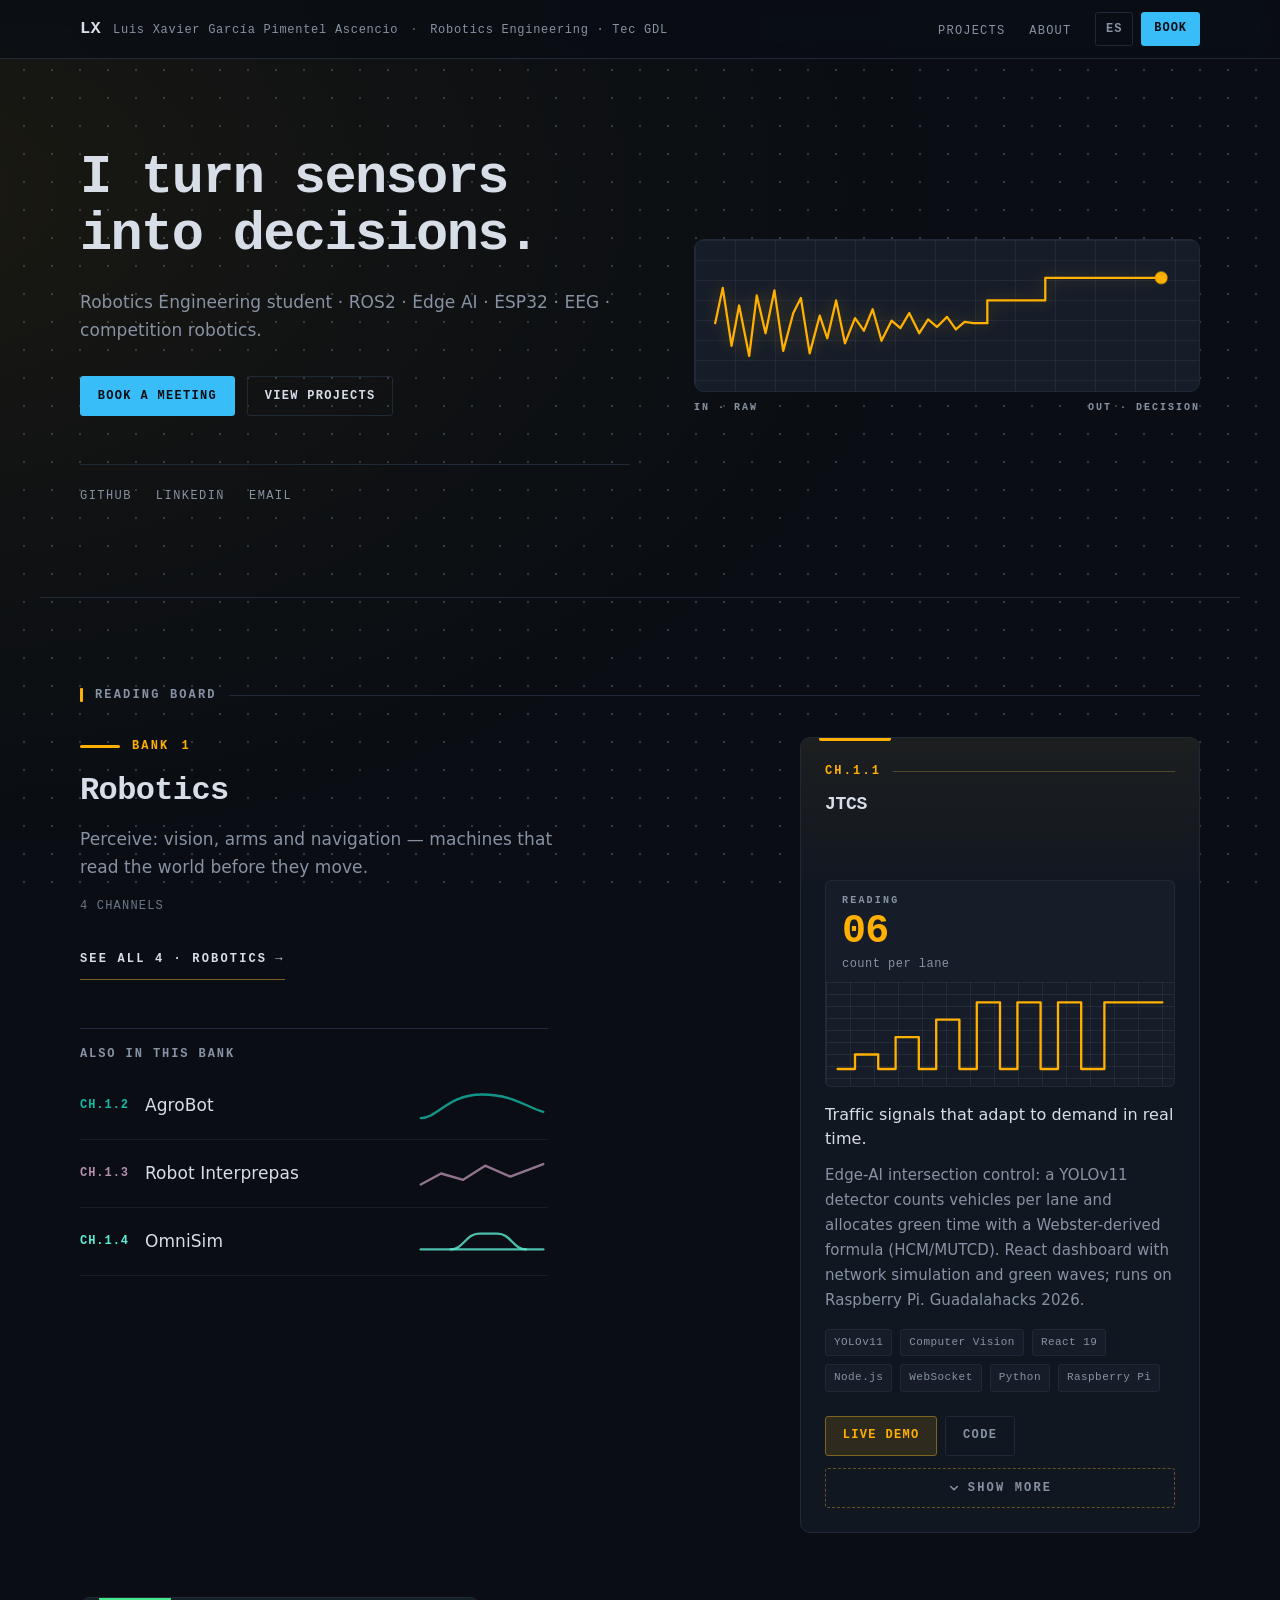
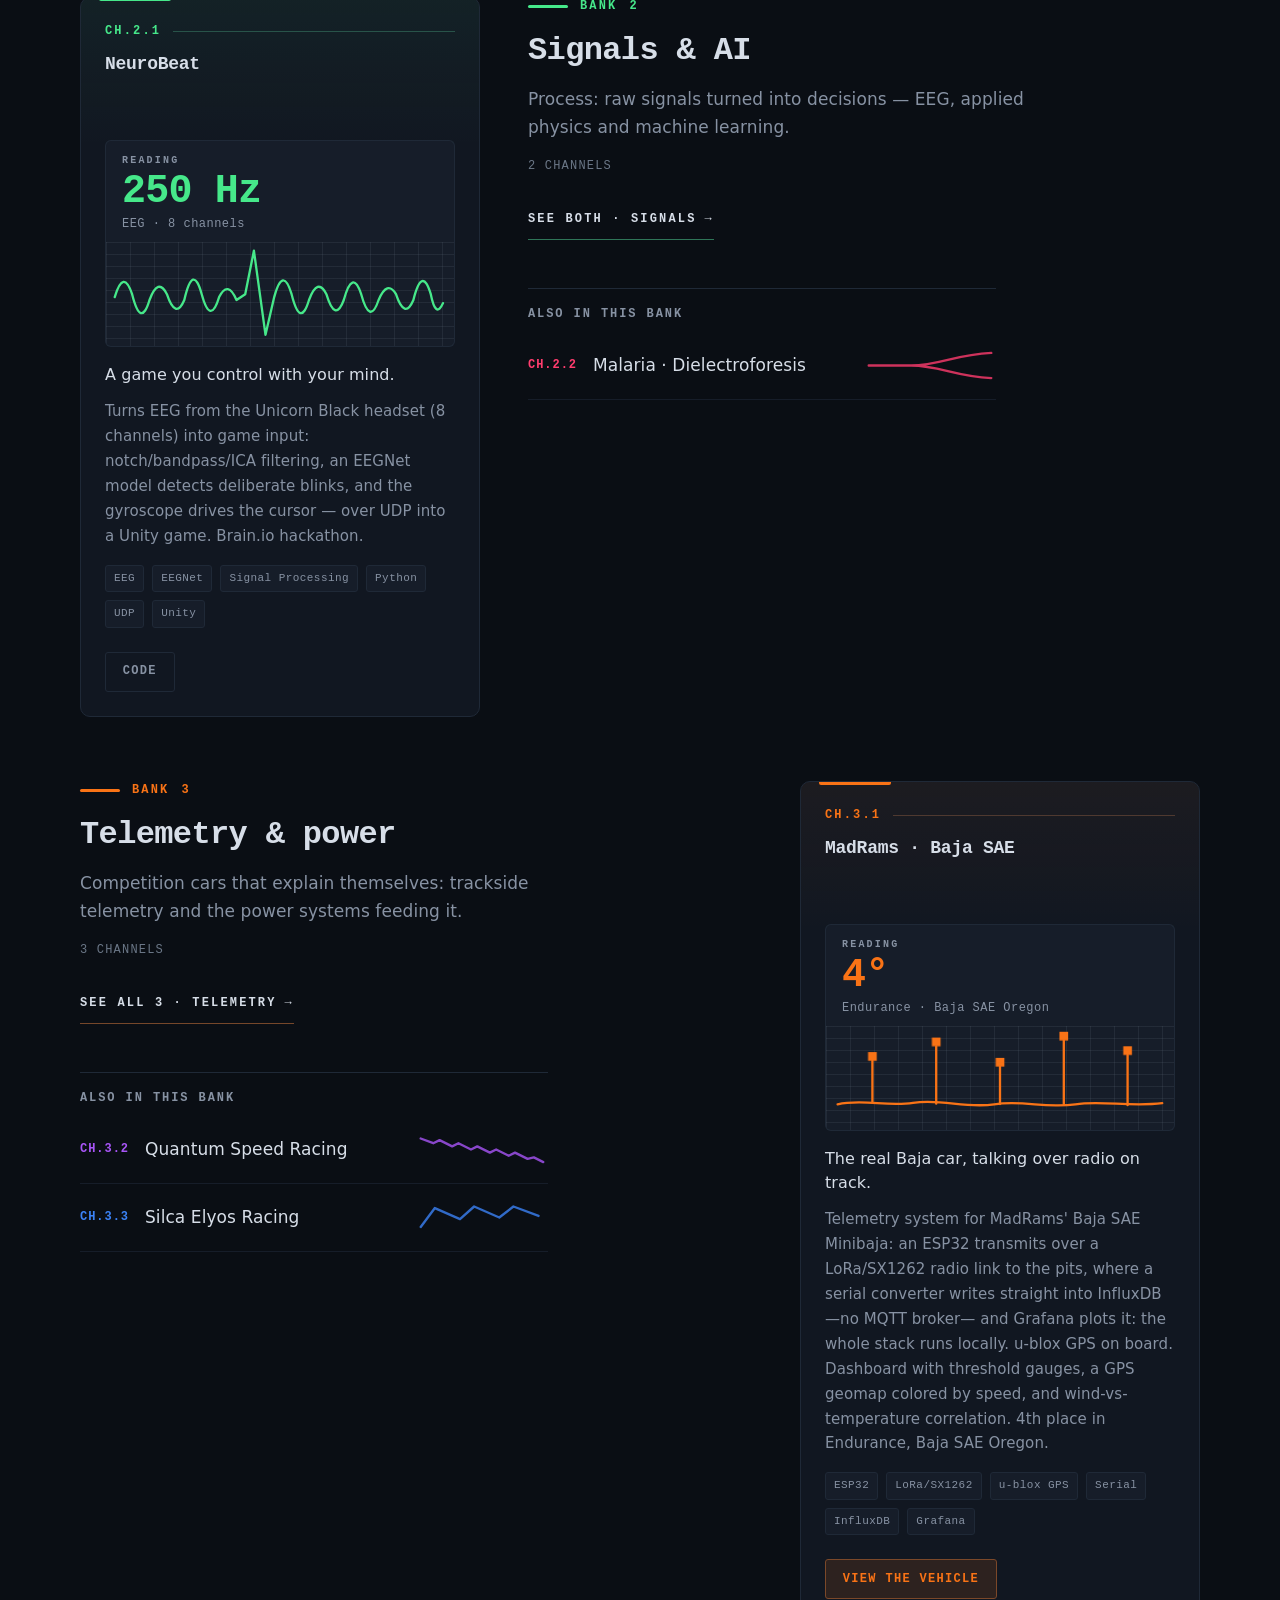
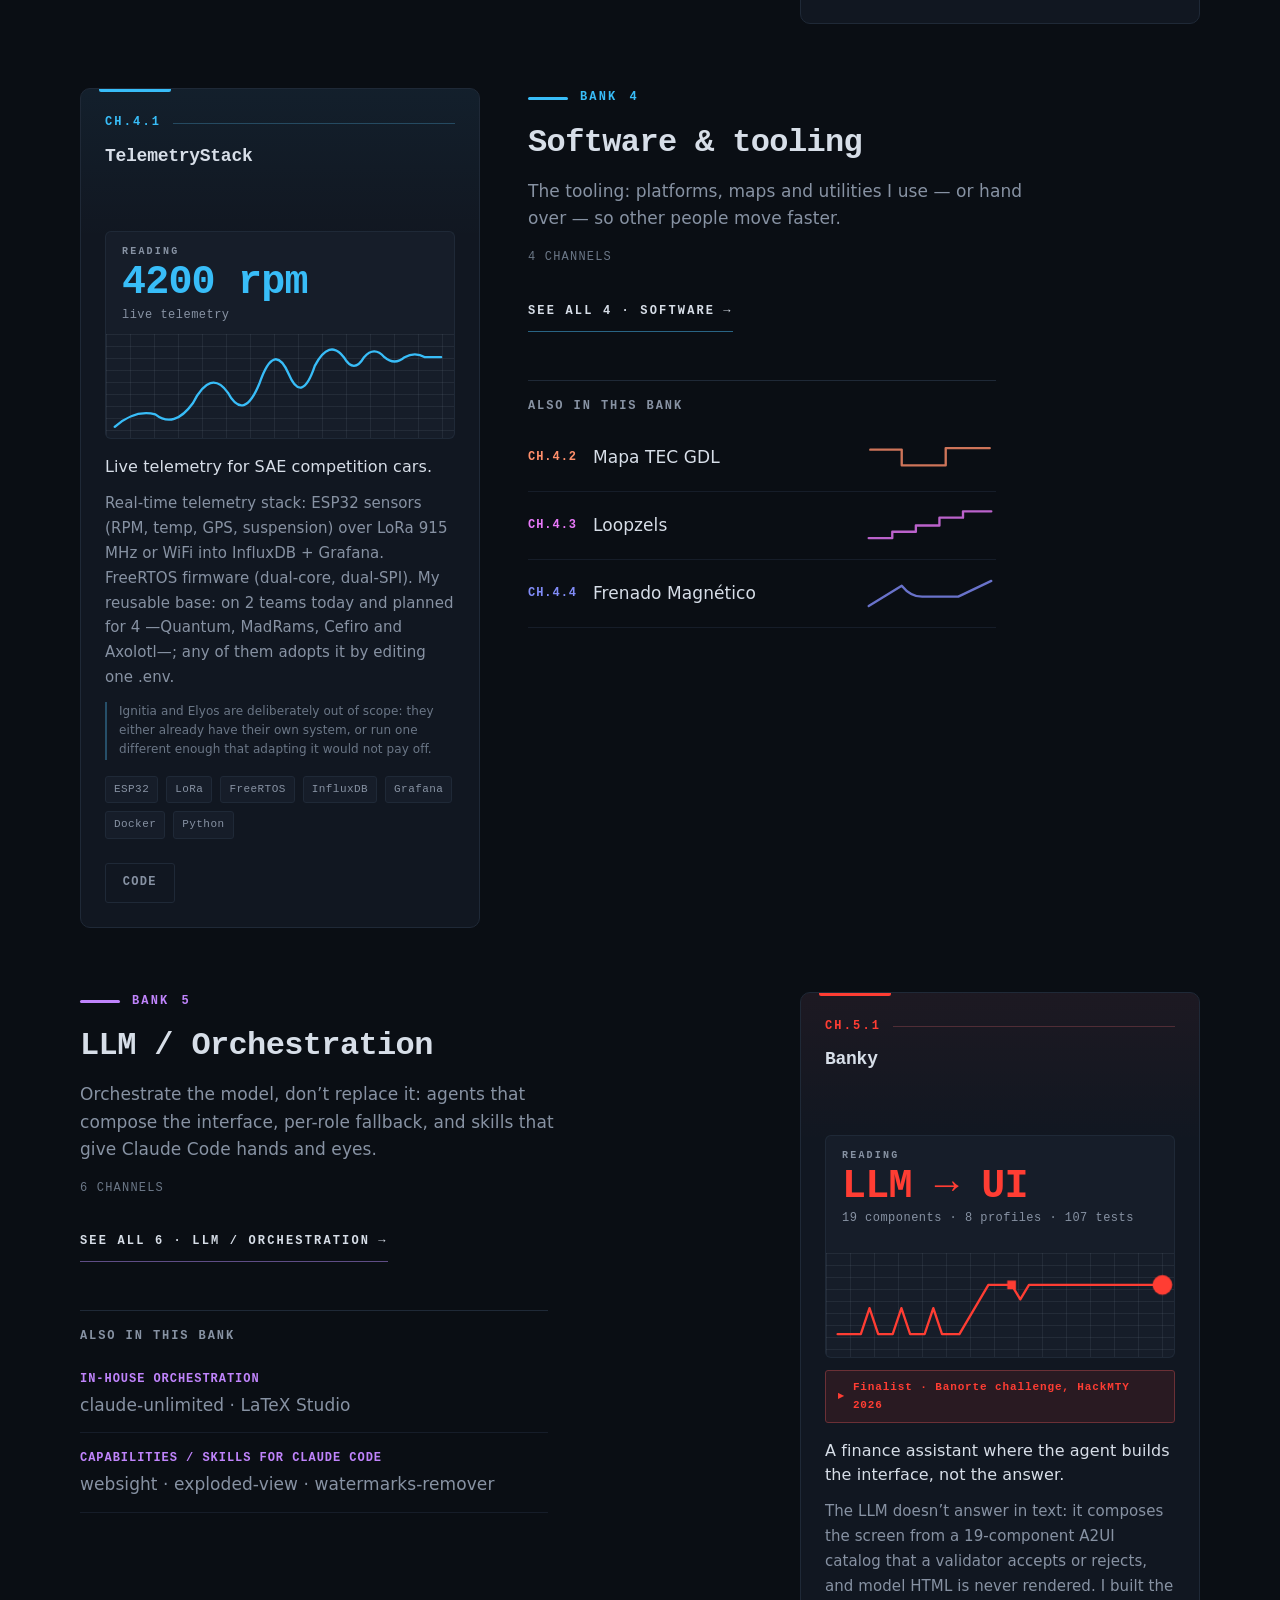
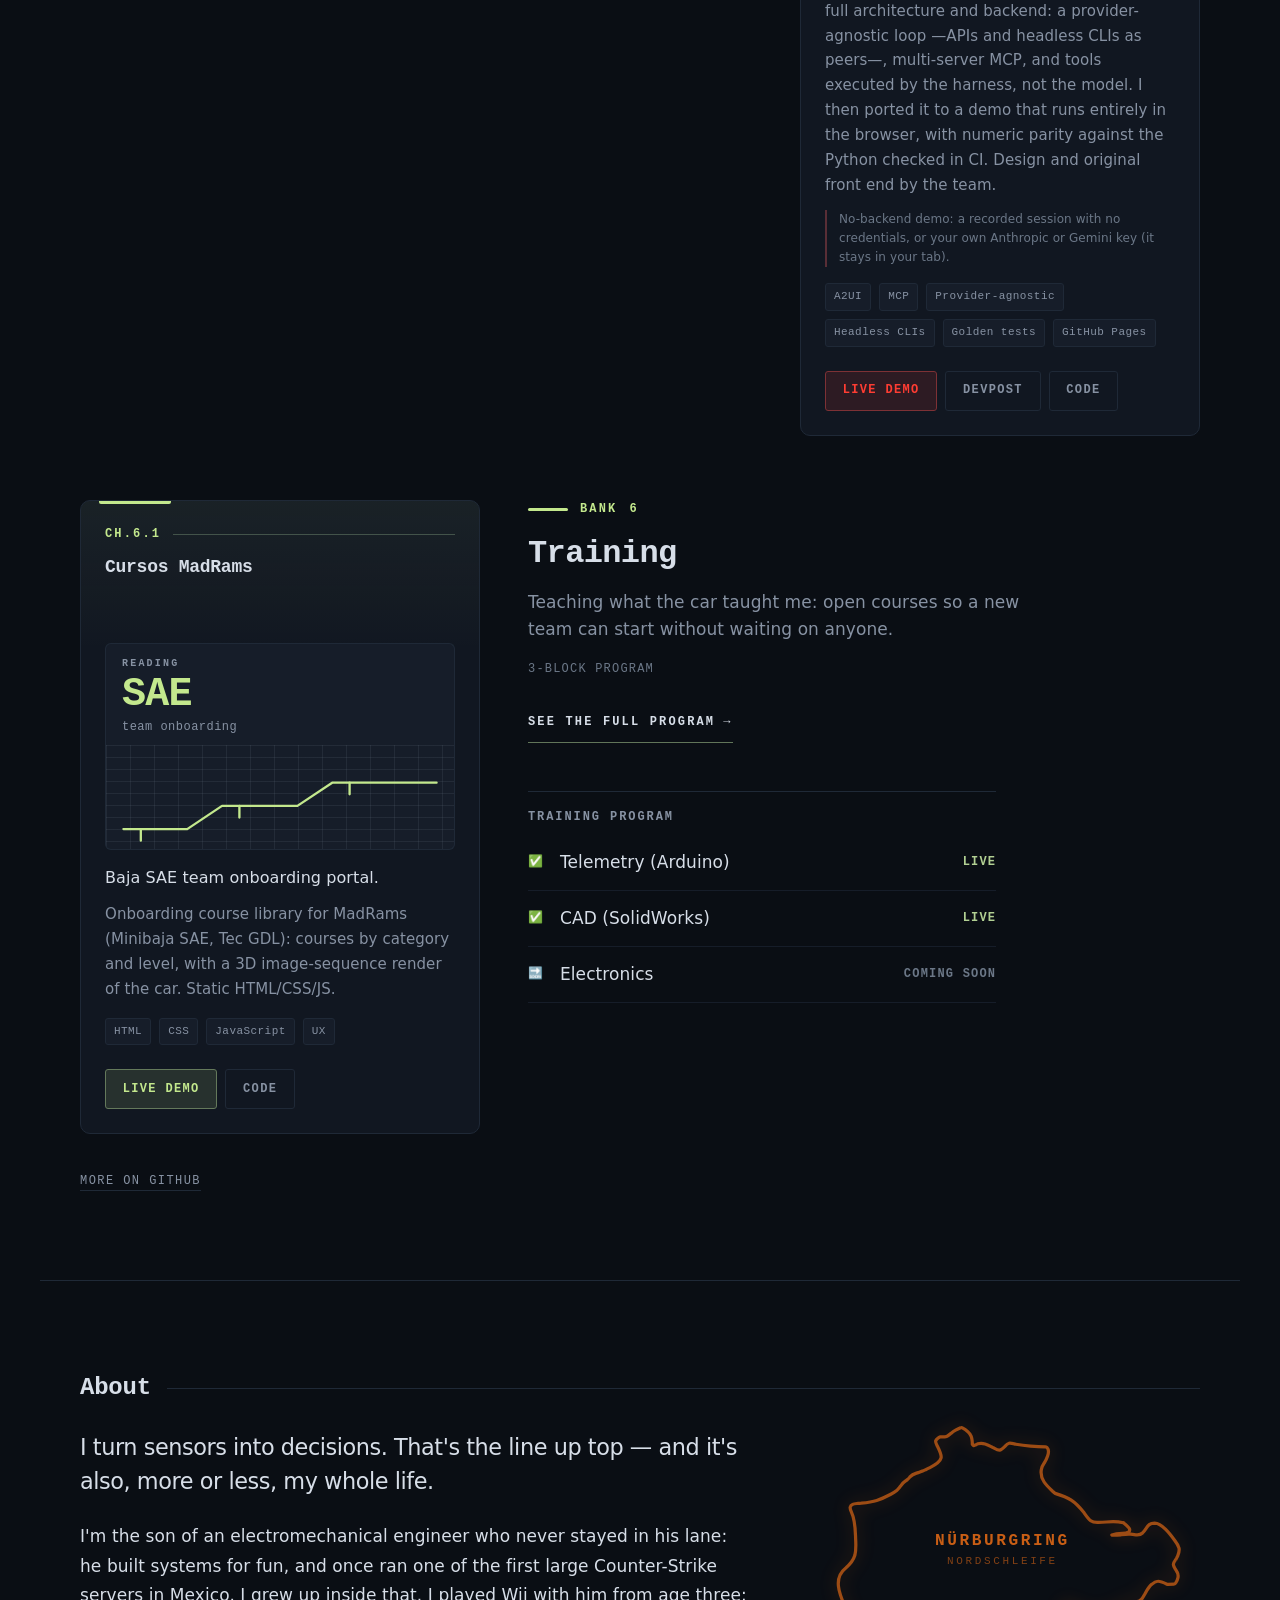
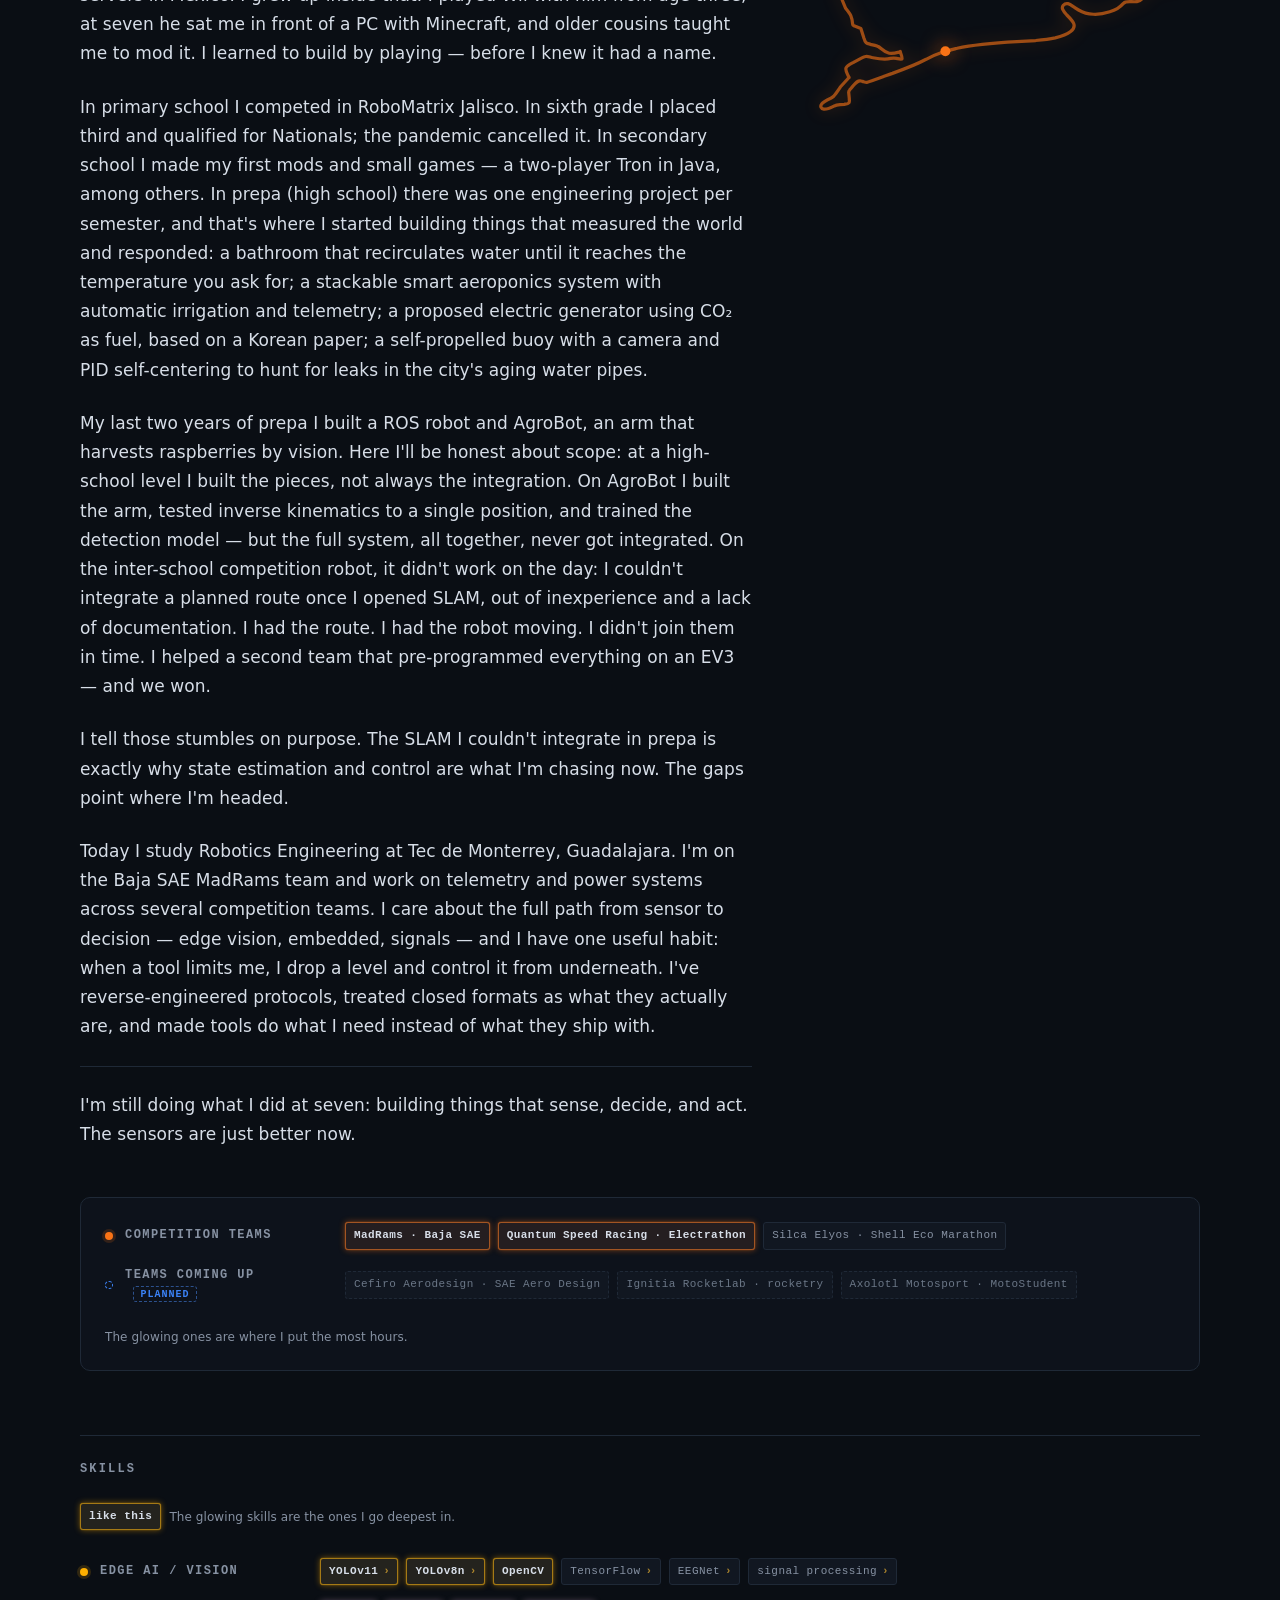
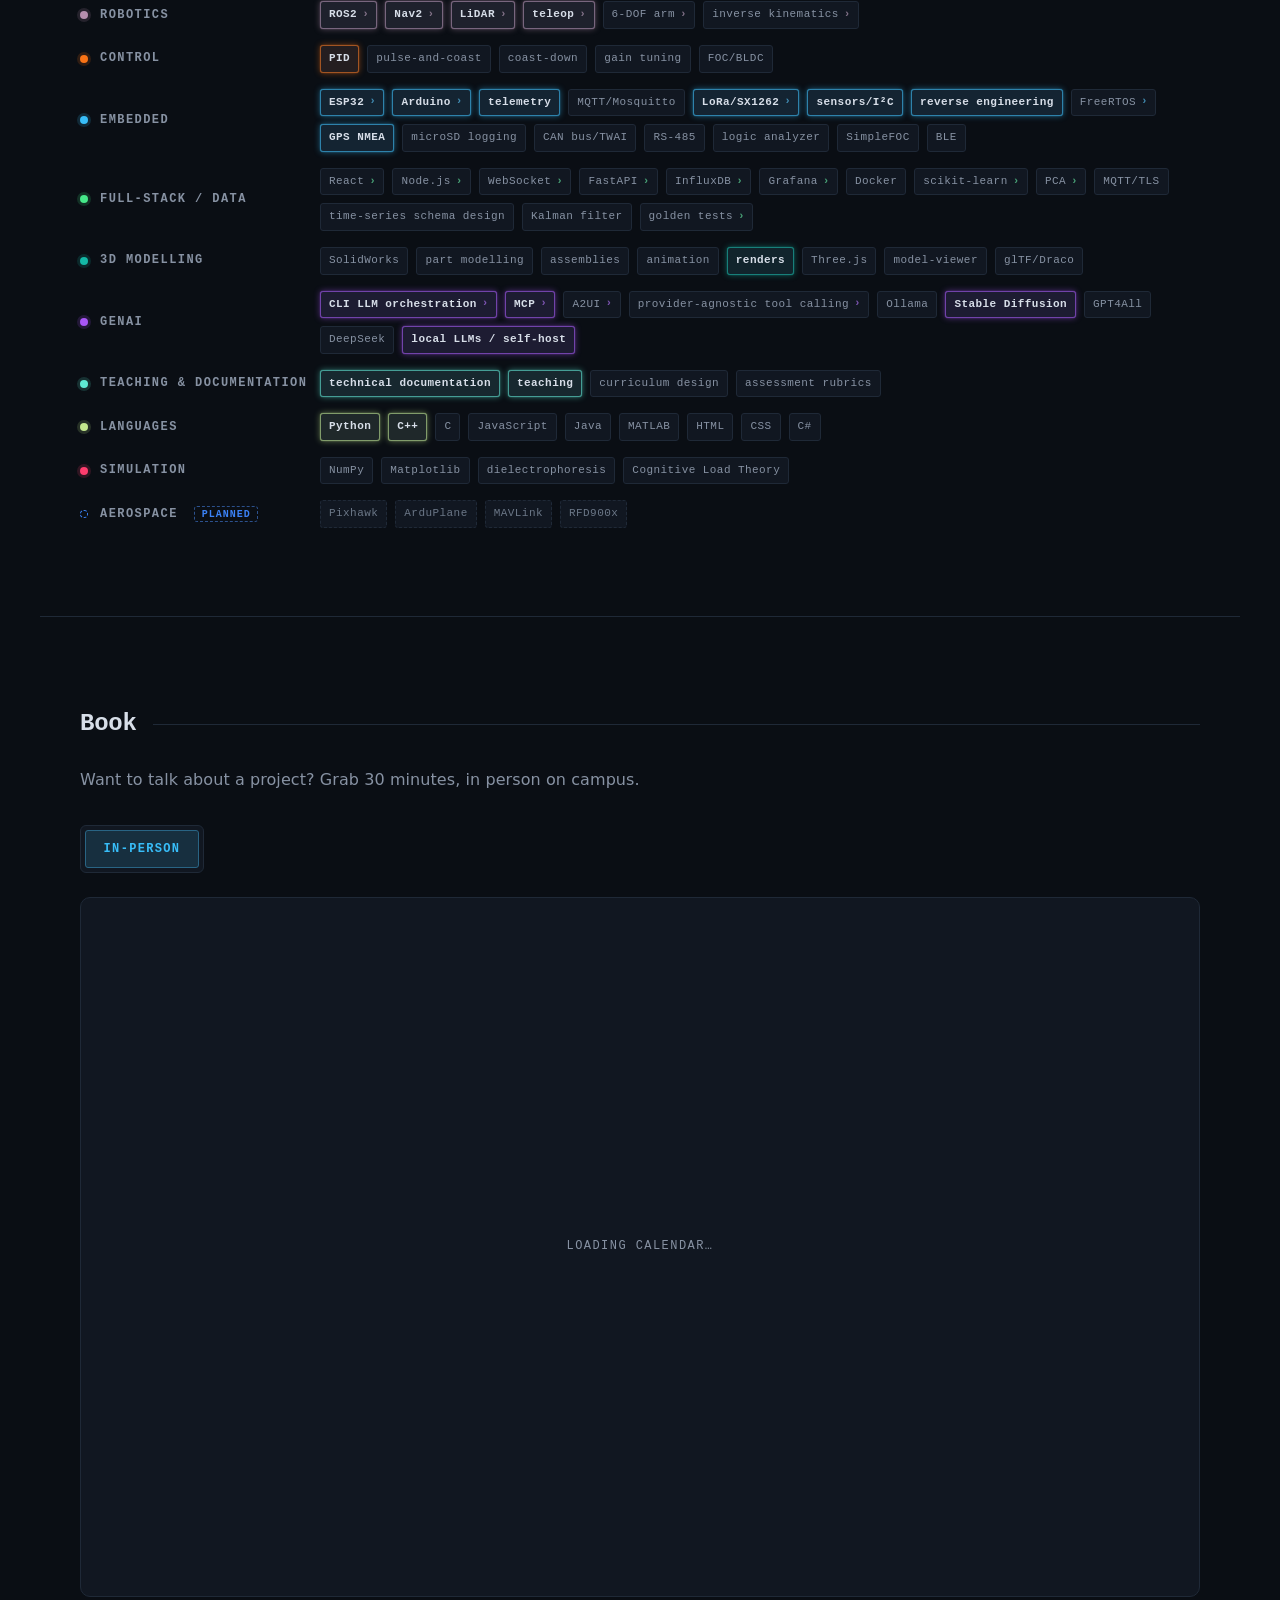
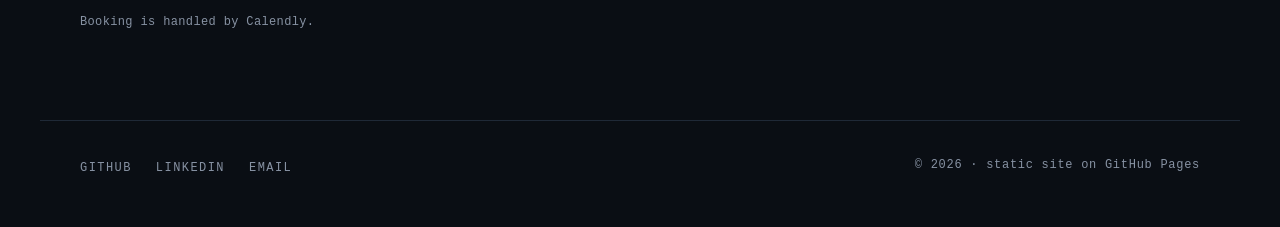
==== commit 29aa6987: "Añadido de Banky al portfolio" ====
--- a/index.html
+++ b/index.html
@@ -399,12 +399,13 @@
         <div class="bank__intro">
           <p class="bank__addr"><span data-i18n="bank.label">Banco</span> 5</p>
           <h3 class="bank__name" id="bank-ia" data-i18n="cat.ia.name">LLM / Orquestación</h3>
-          <p class="bank__line" data-i18n="cat.ia.line">Orquestar el modelo, no reemplazarlo: agentes con fallback por rol y skills que le dan manos y ojos a Claude Code.</p>
-          <p class="bank__count" data-i18n="cat.ia.count">5 canales</p>
-          <a class="bank__link" href="ia" data-page-link data-i18n="cat.ia.more">Ver los 5 · LLM / Orquestación</a>
-          <!-- Five channels graduate this bank to sub-groups: the teaser names the
-               two groups and their members instead of listing five loose channels,
-               the same threshold Software crossed. -->
+          <p class="bank__line" data-i18n="cat.ia.line">Orquestar el modelo, no reemplazarlo: agentes que componen la interfaz, fallback por rol y skills que le dan manos y ojos a Claude Code.</p>
+          <p class="bank__count" data-i18n="cat.ia.count">6 canales</p>
+          <a class="bank__link" href="ia" data-page-link data-i18n="cat.ia.more">Ver los 6 · LLM / Orquestación</a>
+          <!-- Six channels graduate this bank to sub-groups: the teaser names the
+               two groups and their members instead of listing six loose channels,
+               the same threshold Software crossed. Banky is not listed here: it is
+               the hero above, and the two groups still cover the other five. -->
           <div class="bank__rest">
             <p class="bank__rest-label" data-i18n="bank.rest">También en este banco</p>
             <ul>
@@ -420,38 +421,49 @@
           </div>
         </div>
 
-        <article class="channel" style="--ch: var(--ch-orchid)">
+        <!-- Banky carries this bank instead of claude-unlimited: it is the one
+             channel here where the orchestration ships as a product you can open.
+             It is the only card on the landing that does not take the bank color —
+             --ch-banky is Banorte's, and the reto is the whole premise. -->
+        <article class="channel" style="--ch: var(--ch-banky)">
           <p class="channel__addr">CH.5.1</p>
-          <h4 class="channel__name">claude-unlimited</h4>
-          <p class="channel__reading">
+          <h4 class="channel__name">Banky</h4>
+          <p class="channel__reading channel__reading--2l">
             <span class="reading__label" data-i18n="channel.readingLabel">LECTURA</span>
-            <span class="reading__value">rol → rol</span>
-            <span class="reading__unit" data-i18n="proj.claudeunlimited.unit">multi-agente · fallback por rol</span>
+            <span class="reading__value">LLM → UI</span>
+            <span class="reading__unit" data-i18n="proj.banky.unit">19 componentes · 8 perfiles · 107 tests</span>
           </p>
-          <svg class="trace" viewBox="0 0 120 36" aria-hidden="true" focusable="false"><!-- TRACE: claude-unlimited -
-               a per-role quality floor drawn flat, and a route that runs high until one role
-               drops to the floor; a fallback picks it up and climbs back to a steady line that
-               latches at the marker. orchestration that never lets the task fall through. -->
+          <svg class="trace" viewBox="0 0 120 36" aria-hidden="true" focusable="false"><!-- TRACE: banky -
+               two phases of a turn. First the short pulses on the left: tool calls the harness
+               runs, one per beat, none of them the answer. Then the climb to a plateau - the
+               composed interface - which passes through a gate (the validator) and takes one
+               notch of repair before it latches at the marker. The model never draws the screen
+               itself; it proposes, the gate decides. -->
             <path pathLength="1" fill="none" stroke-width="2" stroke-linecap="round" stroke-linejoin="round"
-                  d="M4 27 H116"/>
-            <path pathLength="1" fill="none" stroke-width="2" stroke-linecap="round" stroke-linejoin="round"
-                  d="M4 13 H26 L36 27 H48 L58 13 H100 L116 13"/>
-            <rect x="34.5" y="25.5" width="3" height="3"/>
-            <rect x="46.5" y="25.5" width="3" height="3"/>
-            <circle cx="116" cy="13" r="3.4"/>
+                  d="M4 28 H12 L15 19 L18 28 H23 L26 19 L29 28 H34 L37 19 L40 28
+                     H46 L56 11 H64 L67 16 L70 11 H116"/>
+            <rect x="62.5" y="9.5" width="3" height="3"/>
+            <circle cx="116" cy="11" r="3.4"/>
           </svg>
-          <p class="channel__tagline" data-i18n="proj.claudeunlimited.tagline">Orquestador multi-agente resiliente sobre un gateway LLM propio.</p>
-          <p class="channel__blurb" data-i18n="proj.claudeunlimited.blurb">Orquestador multi-agente resiliente: reparte el trabajo por roles y, cuando un modelo falla o cae por debajo del piso de calidad de su rol, hace fallback a otro sin perder la tarea. Corre sobre OmniRoute —un gateway LLM self-hosted— con política de quality-floor por rol. Es el trabajo de orquestación propio más sustancial del banco.</p>
-          <p class="channel__note" data-i18n="proj.claudeunlimited.note">Sin demo en vivo: es infraestructura de orquestación que corre contra tu propio gateway y tus modelos.</p>
+          <!-- Finalist is a classification, not a prize: .channel__result, not
+               .channel__award. Same well as Elyos's ribbon, below the readout. -->
+          <p class="channel__result" data-i18n="proj.banky.result">Finalista · reto Banorte, HackMTY 2026</p>
+          <p class="channel__tagline" data-i18n="proj.banky.tagline">Un asistente financiero donde el agente construye la interfaz, no la respuesta.</p>
+          <p class="channel__blurb" data-i18n="proj.banky.blurb">El LLM no contesta texto: compone la pantalla con un catálogo A2UI de 19 componentes que un validador acepta o rechaza, y nunca se renderiza HTML del modelo. Arquitectura y backend completos míos: ciclo agnóstico de proveedor —APIs y CLIs headless como pares—, MCP multi-servidor y herramientas que ejecuta el harness, no el modelo. Después lo porté a una demo que corre entera en el navegador, con paridad numérica contra el Python verificada en CI. Diseño y front original por el equipo.</p>
+          <p class="channel__note" data-i18n="proj.banky.note">Demo sin backend: una sesión grabada sin credenciales, o tu propia key de Anthropic o Gemini (se queda en tu pestaña).</p>
           <ul class="badges">
-            <li class="badge">Multi-agent</li>
-            <li class="badge">Role fallback</li>
-            <li class="badge">Quality-floor</li>
-            <li class="badge">OmniRoute</li>
-            <li class="badge">Self-hosted LLM</li>
+            <li class="badge">A2UI</li>
+            <li class="badge">MCP</li>
+            <li class="badge">Provider-agnostic</li>
+            <li class="badge">Headless CLIs</li>
+            <li class="badge">Golden tests</li>
+            <li class="badge">GitHub Pages</li>
           </ul>
           <div class="channel__links">
-            <a class="btn btn--code" href="https://github.com/luisxavierxd/claude-unlimited" target="_blank" rel="noopener noreferrer" data-i18n="proj.btn.code">Código</a>
+            <!-- banky.mx vence 12-sep-2027: cambiar a https://luisxavierxd.github.io/HackMTY-2026_Banorte/ tras quitar el CNAME -->
+            <a class="btn btn--demo" href="https://www.banky.mx" target="_blank" rel="noopener noreferrer" data-i18n="proj.btn.demo">Demo en vivo</a>
+            <a class="btn btn--code" href="https://devpost.com/software/banky-ipv7mz" target="_blank" rel="noopener noreferrer" data-i18n="proj.btn.devpost">Devpost</a>
+            <a class="btn btn--code" href="https://github.com/luisxavierxd/HackMTY-2026_Banorte" target="_blank" rel="noopener noreferrer" data-i18n="proj.btn.code">Código</a>
           </div>
         </article>
       </section>
@@ -644,7 +656,7 @@
           <li class="pill" data-skill="React">React</li>
           <li class="pill" data-skill="Node.js">Node.js</li>
           <li class="pill" data-skill="WebSocket">WebSocket</li>
-          <li class="pill">FastAPI</li>
+          <li class="pill" data-skill="FastAPI">FastAPI</li>
           <li class="pill" data-skill="InfluxDB">InfluxDB</li>
           <li class="pill" data-skill="Grafana">Grafana</li>
           <li class="pill">Docker</li>
@@ -653,6 +665,7 @@
           <li class="pill">MQTT/TLS</li>
           <li class="pill" data-i18n="skill.tsSchema">esquema de series de tiempo</li>
           <li class="pill" data-i18n="skill.kalman">filtro de Kalman</li>
+          <li class="pill" data-skill="golden tests">golden tests</li>
         </ul>
       </div>
       <div class="skills__group" style="--ch: var(--ch-emerald)">
@@ -674,6 +687,9 @@
         <span class="skills__group-name" data-i18n="about.skills.genai">GenAI / IA generativa</span>
         <ul class="pills">
           <li class="pill pill--expert" data-skill="llm-orchestration" data-i18n="skill.llmOrchestration">orquestación de LLMs por CLI</li>
+          <li class="pill pill--expert" data-skill="MCP">MCP</li>
+          <li class="pill" data-skill="A2UI">A2UI</li>
+          <li class="pill" data-skill="provider-agnostic tool calling" data-i18n="skill.agnosticTools">tool-calling agnóstico de proveedor</li>
           <li class="pill">Ollama</li>
           <li class="pill pill--expert">Stable Diffusion</li>
           <li class="pill">GPT4All</li>
--- a/styles.css
+++ b/styles.css
@@ -48,6 +48,12 @@
   --ch-teal:    #5eead4; /* LaTeX Studio  — typeset paper-mint           */
   --ch-indigo:  #818cf8; /* Frenado Magn. — field-line periwinkle        */
   --ch-orchid:  #c084fc; /* LLM / Orquest.— agent-orchestration violet   */
+  /* Banky — Banorte red, moved to a scarlet. The brand red (#eb0029) sits ~5°
+     from --ch-red's hue and reads as the same family on --bg, and it only
+     reaches 3.9:1 on --panel. Dropping the blue channel (6e → 33) keeps the
+     readout as bright as Malaria's while swinging the hue to 3°: a true red
+     next to a rose, and 4.8:1 on the darkest panel.                         */
+  --ch-banky:   #ff3d33; /* Banky         — Banorte scarlet (vs. --ch-red)   */
 
   /* Default channel for anything outside a channel module (nav, hero,
      footer). Amber is the master channel. Every accent, focus ring and
@@ -823,6 +829,31 @@
   line-height: 1;
 }
 
+/* Result ribbon — same well as the award, but for a placing rather than a
+   prize: no trophy, and it hugs its text instead of spanning the card, so a
+   fact of classification never dresses itself up as a win. Shares the mono
+   caret language of .vresult (§14), which states vehicle placings. */
+.channel__result {
+  align-self: start;
+  display: flex;
+  align-items: center;
+  gap: var(--s2);
+  padding: var(--s2) var(--s3);
+  font-family: var(--font-mono);
+  font-size: var(--t-xs);
+  font-weight: 700;
+  letter-spacing: 0.08em;
+  color: var(--ch);
+  background: color-mix(in srgb, var(--ch) 10%, transparent);
+  border: 1px solid color-mix(in srgb, var(--ch) 34%, var(--rule));
+  border-radius: var(--r-sm);
+}
+
+.channel__result::before {
+  content: "▸";
+  color: var(--ch);
+}
+
 .channel > .channel__name {
   margin-top: var(--s3);
   font-family: var(--font-mono);
@@ -894,6 +925,23 @@
   font-size: var(--t-sm);
   letter-spacing: 0.04em;
   color: var(--dim-strong);
+}
+
+/* Two-line unit. Banky's unit carries three counts — the longest unit string on
+   the site — and no size on the scale fits it on one line in a board column, so
+   the ellipsis above would eat "107 tests", a number the copy makes a claim
+   about. The modifier lets the unit wrap and reserves the second line; on the
+   sub-page it goes on the board, so every channel in the row reserves it too and
+   one wrapping readout cannot push its own trace out of line with the traces
+   beside it. On the landing the hero has no row to line up with, so it carries
+   the modifier itself. */
+.board--unit-2l .reading__unit,
+.channel__reading--2l .reading__unit {
+  white-space: normal;
+  overflow: visible;
+  text-overflow: clip;
+  line-height: 1.45;
+  min-height: 2.9em; /* 2 × line-height: the reserved second line */
 }
 
 /* --------------------------------------------------------------------------
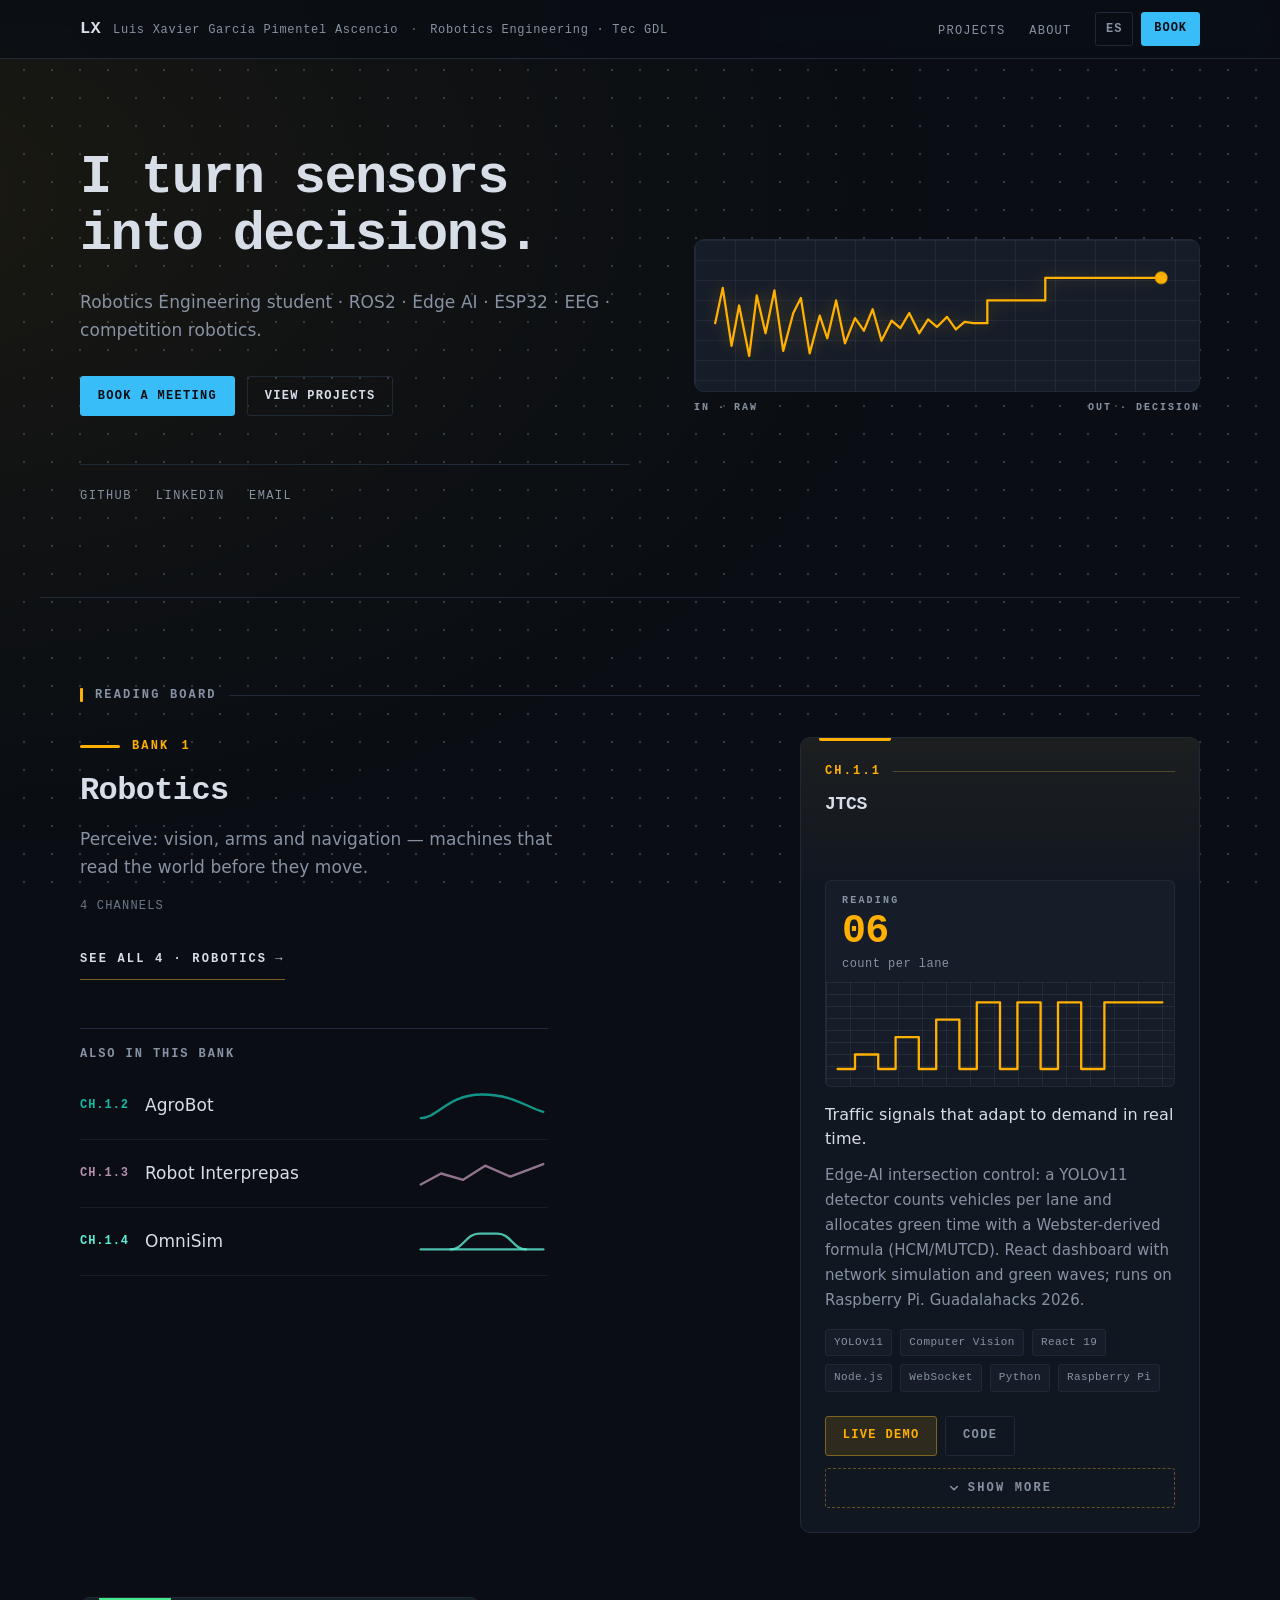
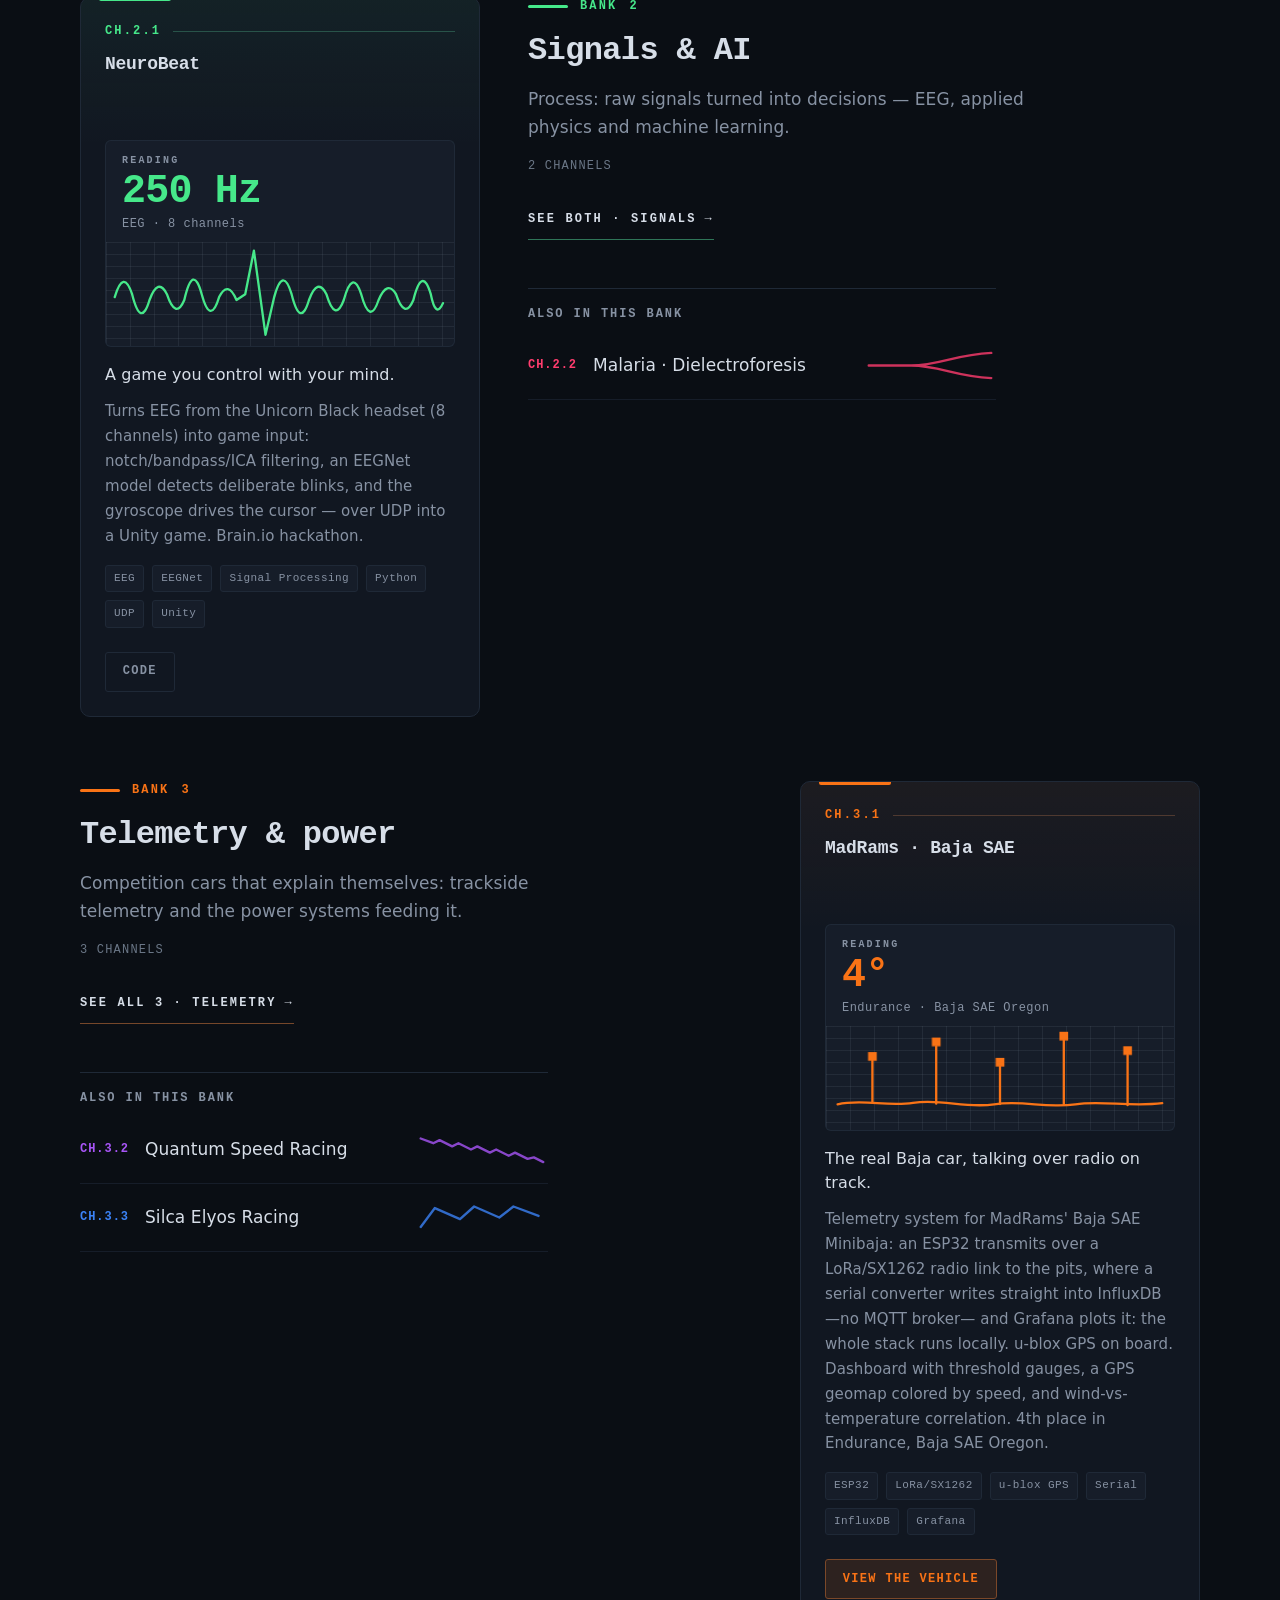
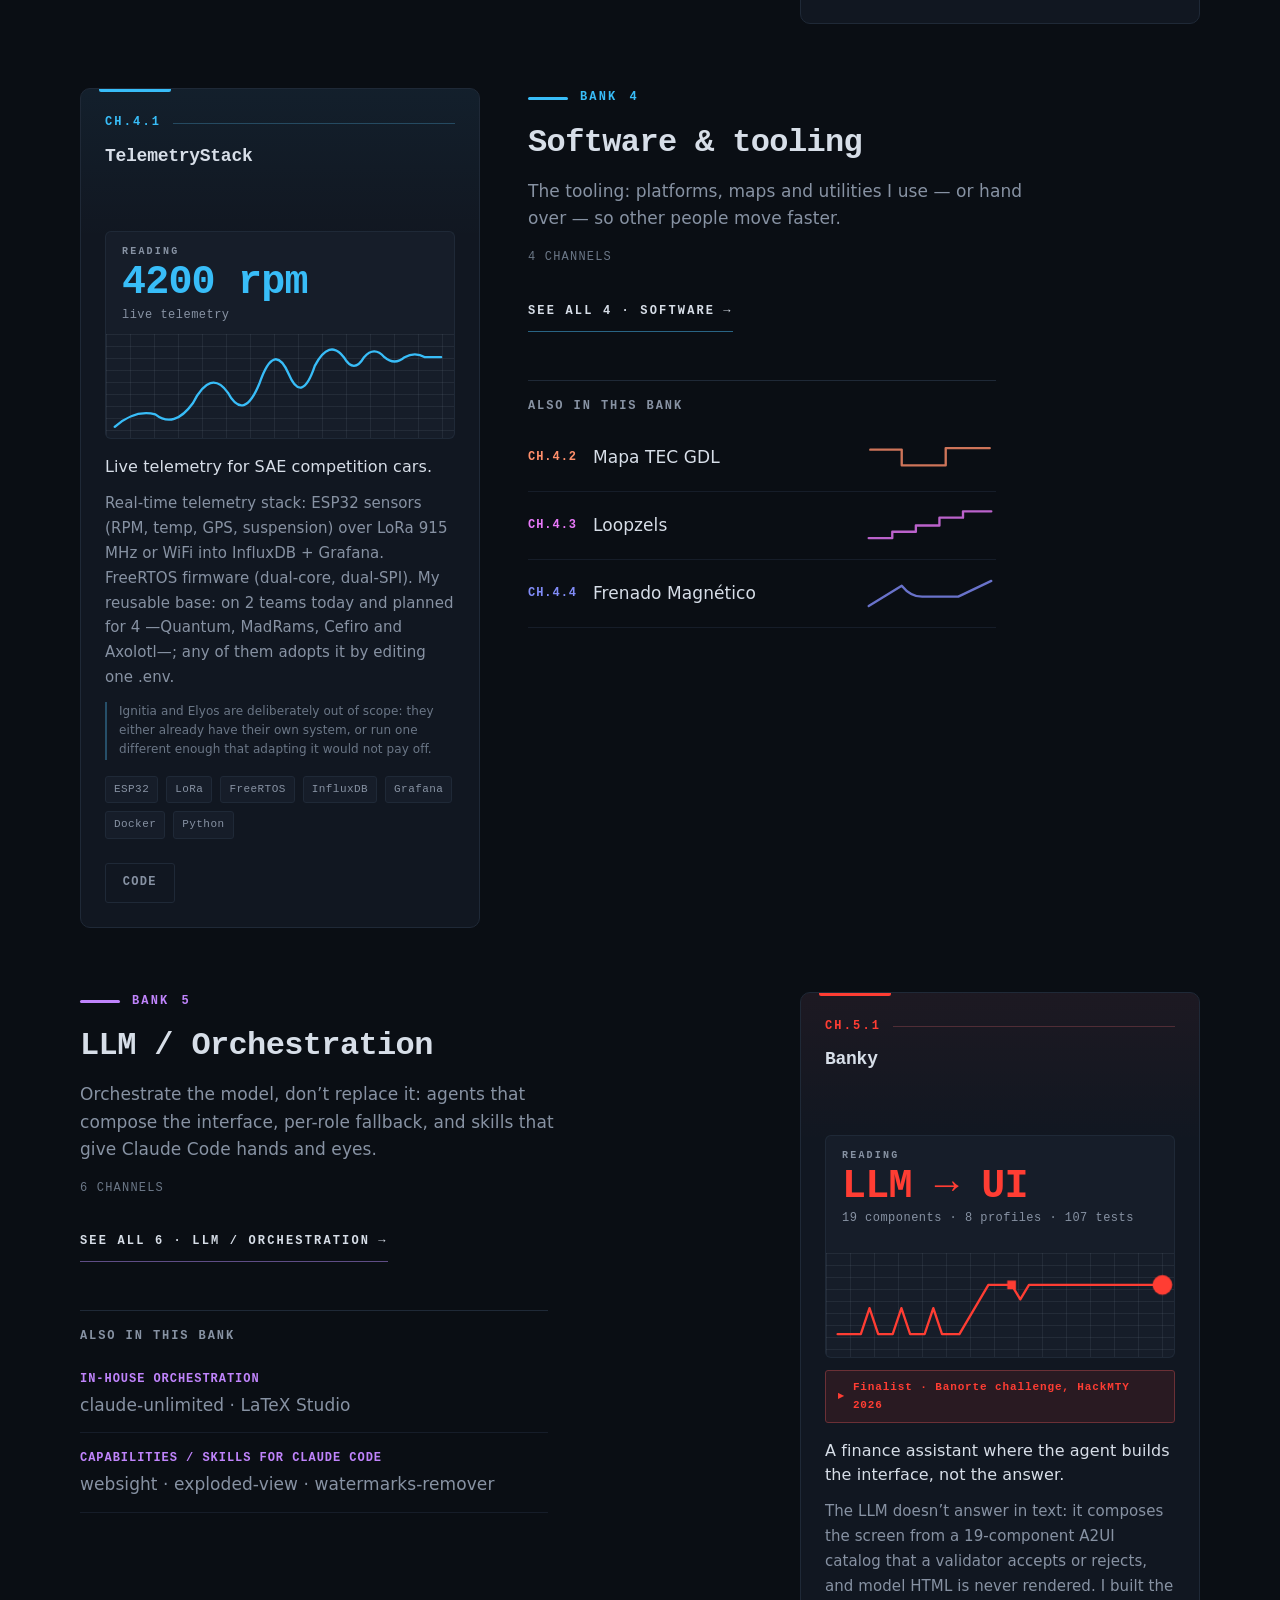
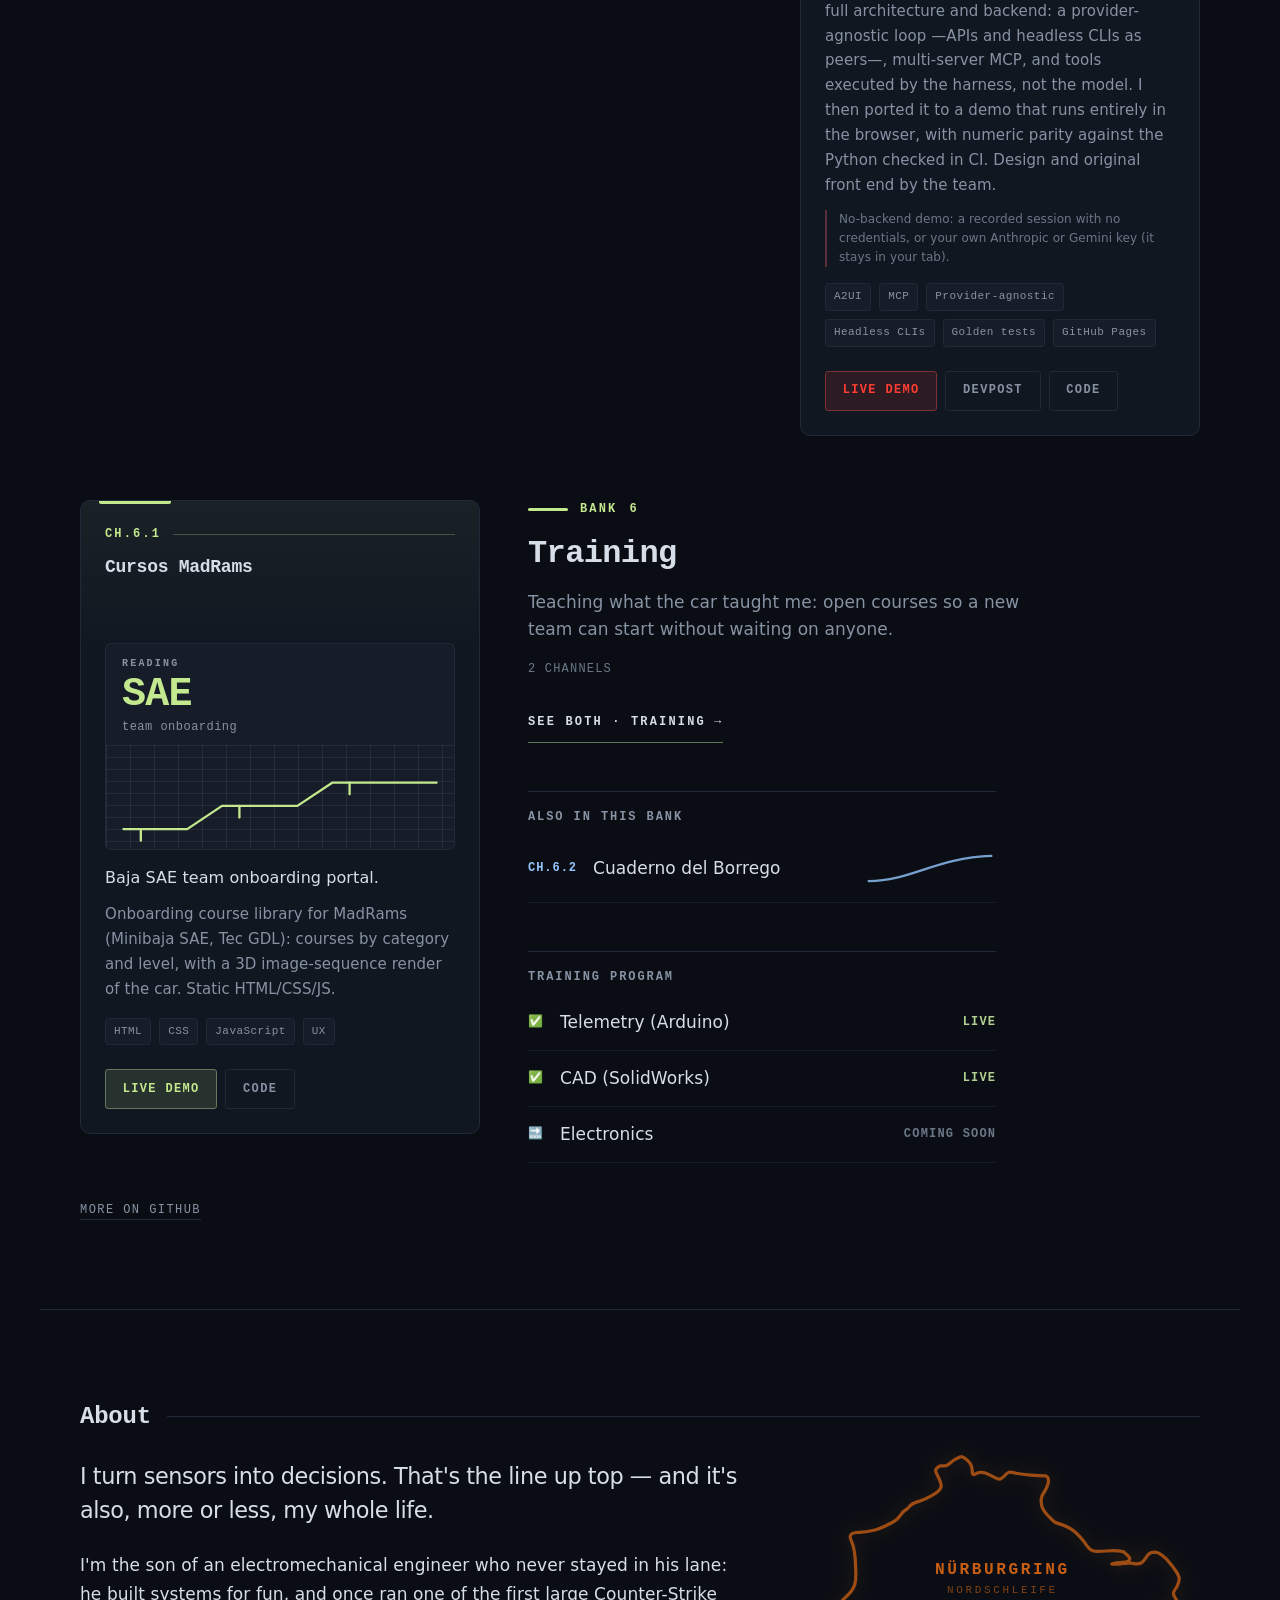
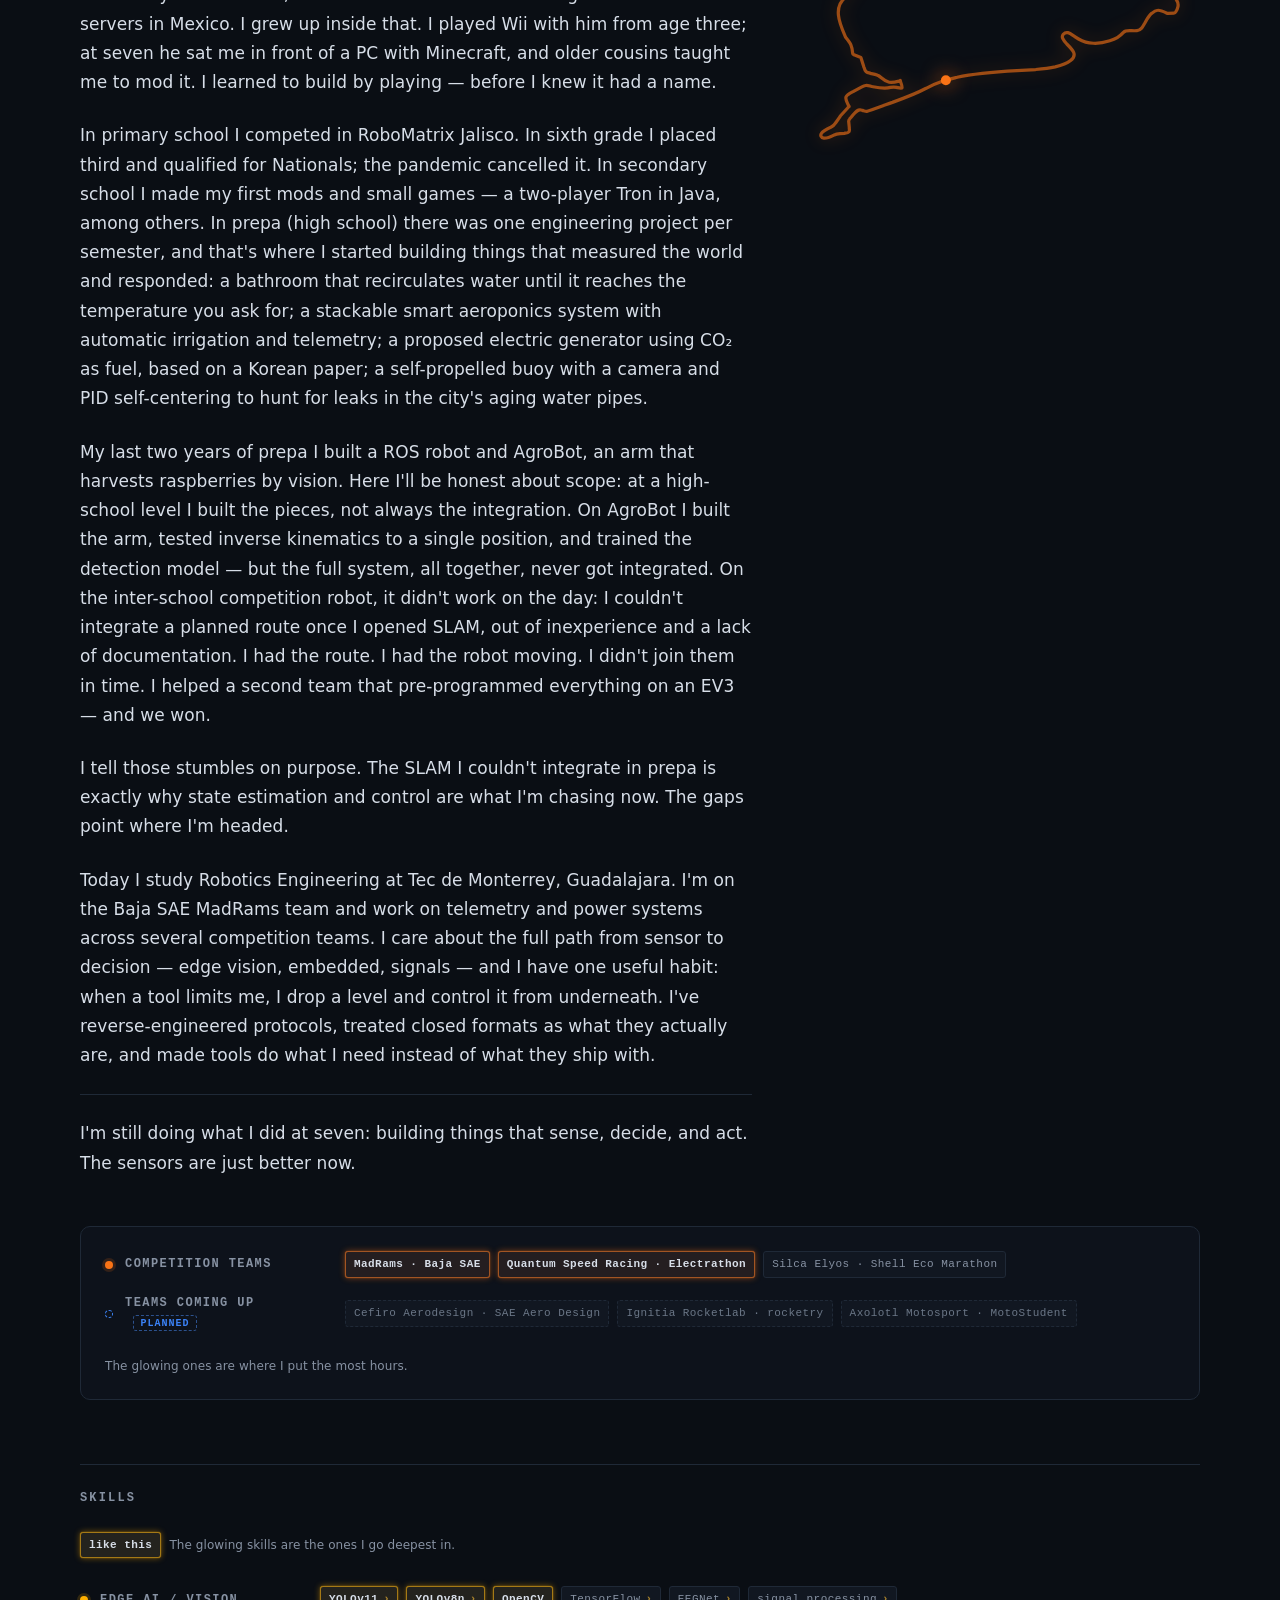
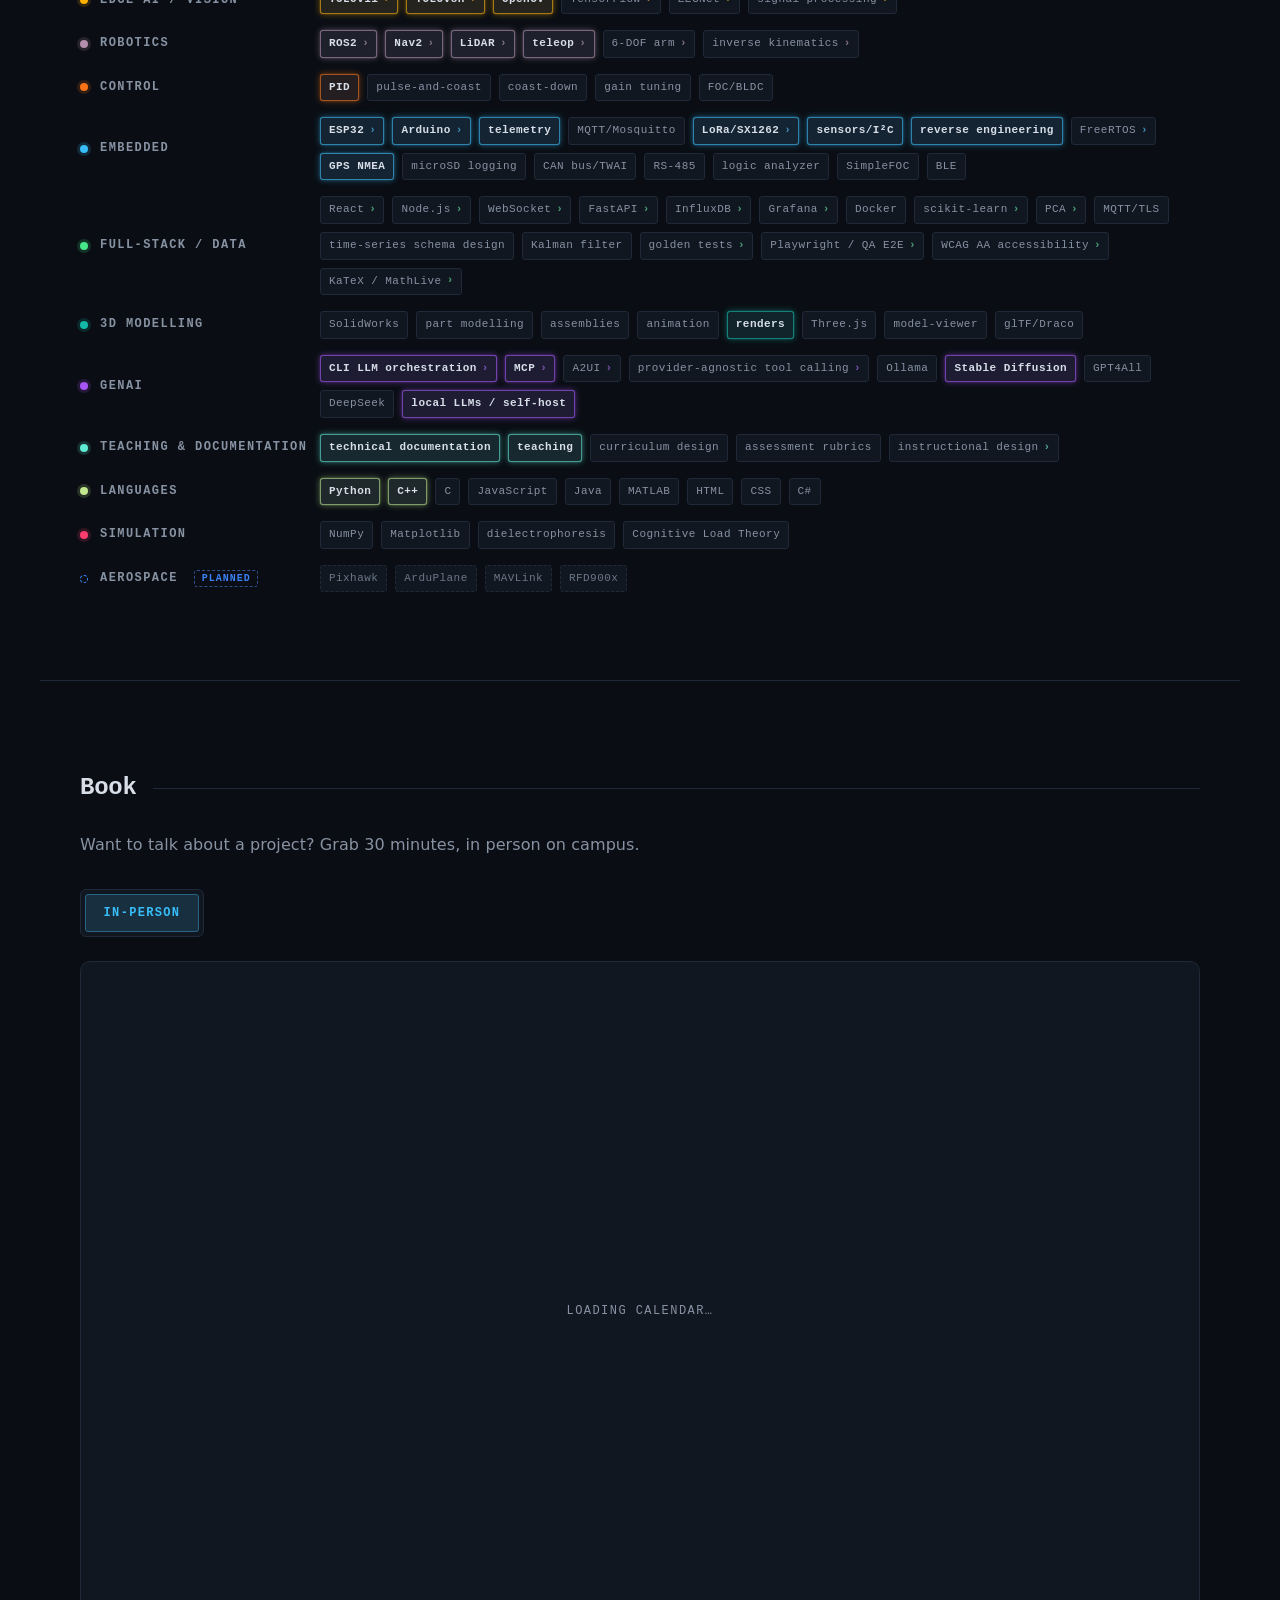
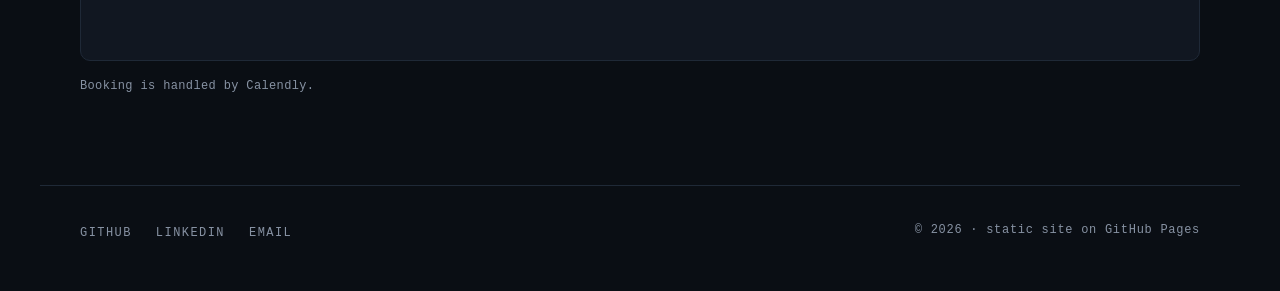
==== commit 9c80786a: "Añadido del Cuaderno del Borrego al banco de Formación" ====
--- a/index.html
+++ b/index.html
@@ -473,8 +473,22 @@
           <p class="bank__addr"><span data-i18n="bank.label">Banco</span> 6</p>
           <h3 class="bank__name" id="bank-formacion" data-i18n="cat.formacion.name">Formación</h3>
           <p class="bank__line" data-i18n="cat.formacion.line">Enseñar lo que me enseñó el coche: cursos abiertos para que un equipo nuevo arranque sin esperar a nadie.</p>
-          <p class="bank__count" data-i18n="cat.formacion.count">programa de 3 bloques</p>
-          <a class="bank__link" href="formacion" data-page-link data-i18n="cat.formacion.more">Ver el programa completo</a>
+          <p class="bank__count" data-i18n="cat.formacion.count">2 canales</p>
+          <a class="bank__link" href="formacion" data-page-link data-i18n="cat.formacion.more">Ver los 2 · Formación</a>
+          <div class="bank__rest">
+            <p class="bank__rest-label" data-i18n="bank.rest">También en este banco</p>
+            <ul>
+              <li class="rest" style="--ch: var(--ch-cuaderno)">
+                <span class="rest__addr">CH.6.2</span>
+                <span class="rest__name">Cuaderno del Borrego</span>
+                <svg class="rest__trace" viewBox="0 0 84 22" aria-hidden="true" focusable="false">
+                  <path pathLength="1" d="M3 19 C30 19 46 4 81 3"/>
+                </svg>
+              </li>
+            </ul>
+          </div>
+          <!-- The program stays on the landing: its three blocks are the hero's
+               courses, not channels of their own, so they list under their own label. -->
           <div class="bank__rest">
             <p class="bank__rest-label" data-i18n="courses.eyebrow">Programa de formación</p>
             <ul>
@@ -666,6 +680,9 @@
           <li class="pill" data-i18n="skill.tsSchema">esquema de series de tiempo</li>
           <li class="pill" data-i18n="skill.kalman">filtro de Kalman</li>
           <li class="pill" data-skill="golden tests">golden tests</li>
+          <li class="pill" data-skill="Playwright">Playwright / QA E2E</li>
+          <li class="pill" data-skill="WCAG AA" data-i18n="skill.wcag">accesibilidad WCAG AA</li>
+          <li class="pill" data-skill="KaTeX / MathLive">KaTeX / MathLive</li>
         </ul>
       </div>
       <div class="skills__group" style="--ch: var(--ch-emerald)">
@@ -705,6 +722,7 @@
           <li class="pill pill--expert" data-i18n="skill.teachingTag">docencia</li>
           <li class="pill" data-i18n="skill.curriculum">diseño curricular</li>
           <li class="pill" data-i18n="skill.rubrics">rúbricas de evaluación</li>
+          <li class="pill" data-skill="instructional design" data-i18n="skill.instructional">diseño instruccional</li>
         </ul>
       </div>
       <div class="skills__group" style="--ch: var(--ch-lime)">
--- a/styles.css
+++ b/styles.css
@@ -54,6 +54,11 @@
      readout as bright as Malaria's while swinging the hue to 3°: a true red
      next to a rose, and 4.8:1 on the darkest panel.                         */
   --ch-banky:   #ff3d33; /* Banky         — Banorte scarlet (vs. --ch-red)   */
+  /* Cuaderno del Borrego — the blue of a notebook's ruled lines. Shares the
+     Formación board with lime only, so it just has to sit far from a yellow-
+     green; lighter than --ch-elyos and less violet than --ch-indigo, and well
+     past AA on every surface.                                               */
+  --ch-cuaderno: #93c5fd; /* Cuaderno    — ruled-notebook ink blue          */
 
   /* Default channel for anything outside a channel module (nav, hero,
      footer). Amber is the master channel. Every accent, focus ring and
@@ -1647,6 +1652,12 @@
 
 .channel .badges { margin-top: var(--s4); }
 
+/* A live CI status image (the workflow's own badge.svg), set under the tags it
+   backs up. No box of its own: GitHub's badge already reads as one. */
+.channel__ci { margin-top: var(--s3); font-size: var(--t-xs); }
+.channel__ci a { display: inline-block; border-radius: var(--r-sm); }
+.channel__ci img { display: block; height: 20px; width: auto; }
+
 .channel > .channel__links {
   margin-top: auto;
   padding-top: var(--s5);
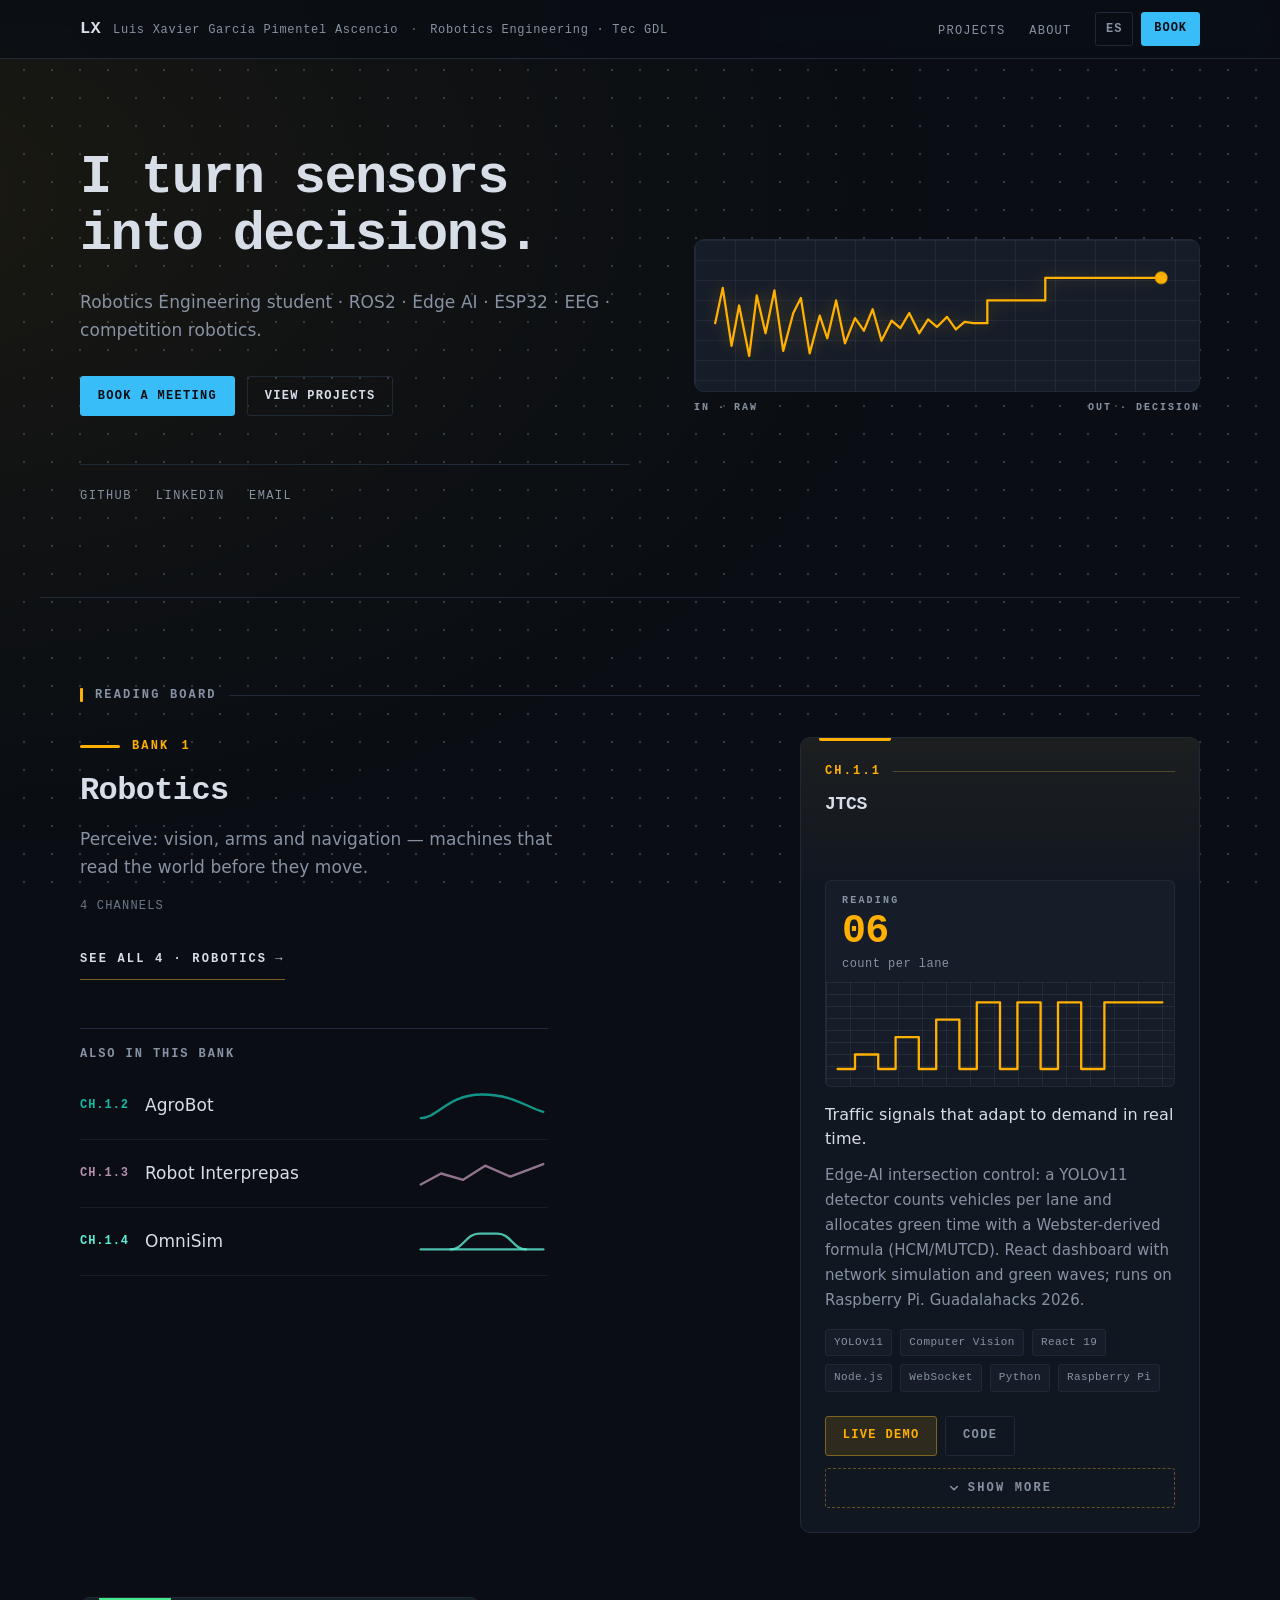
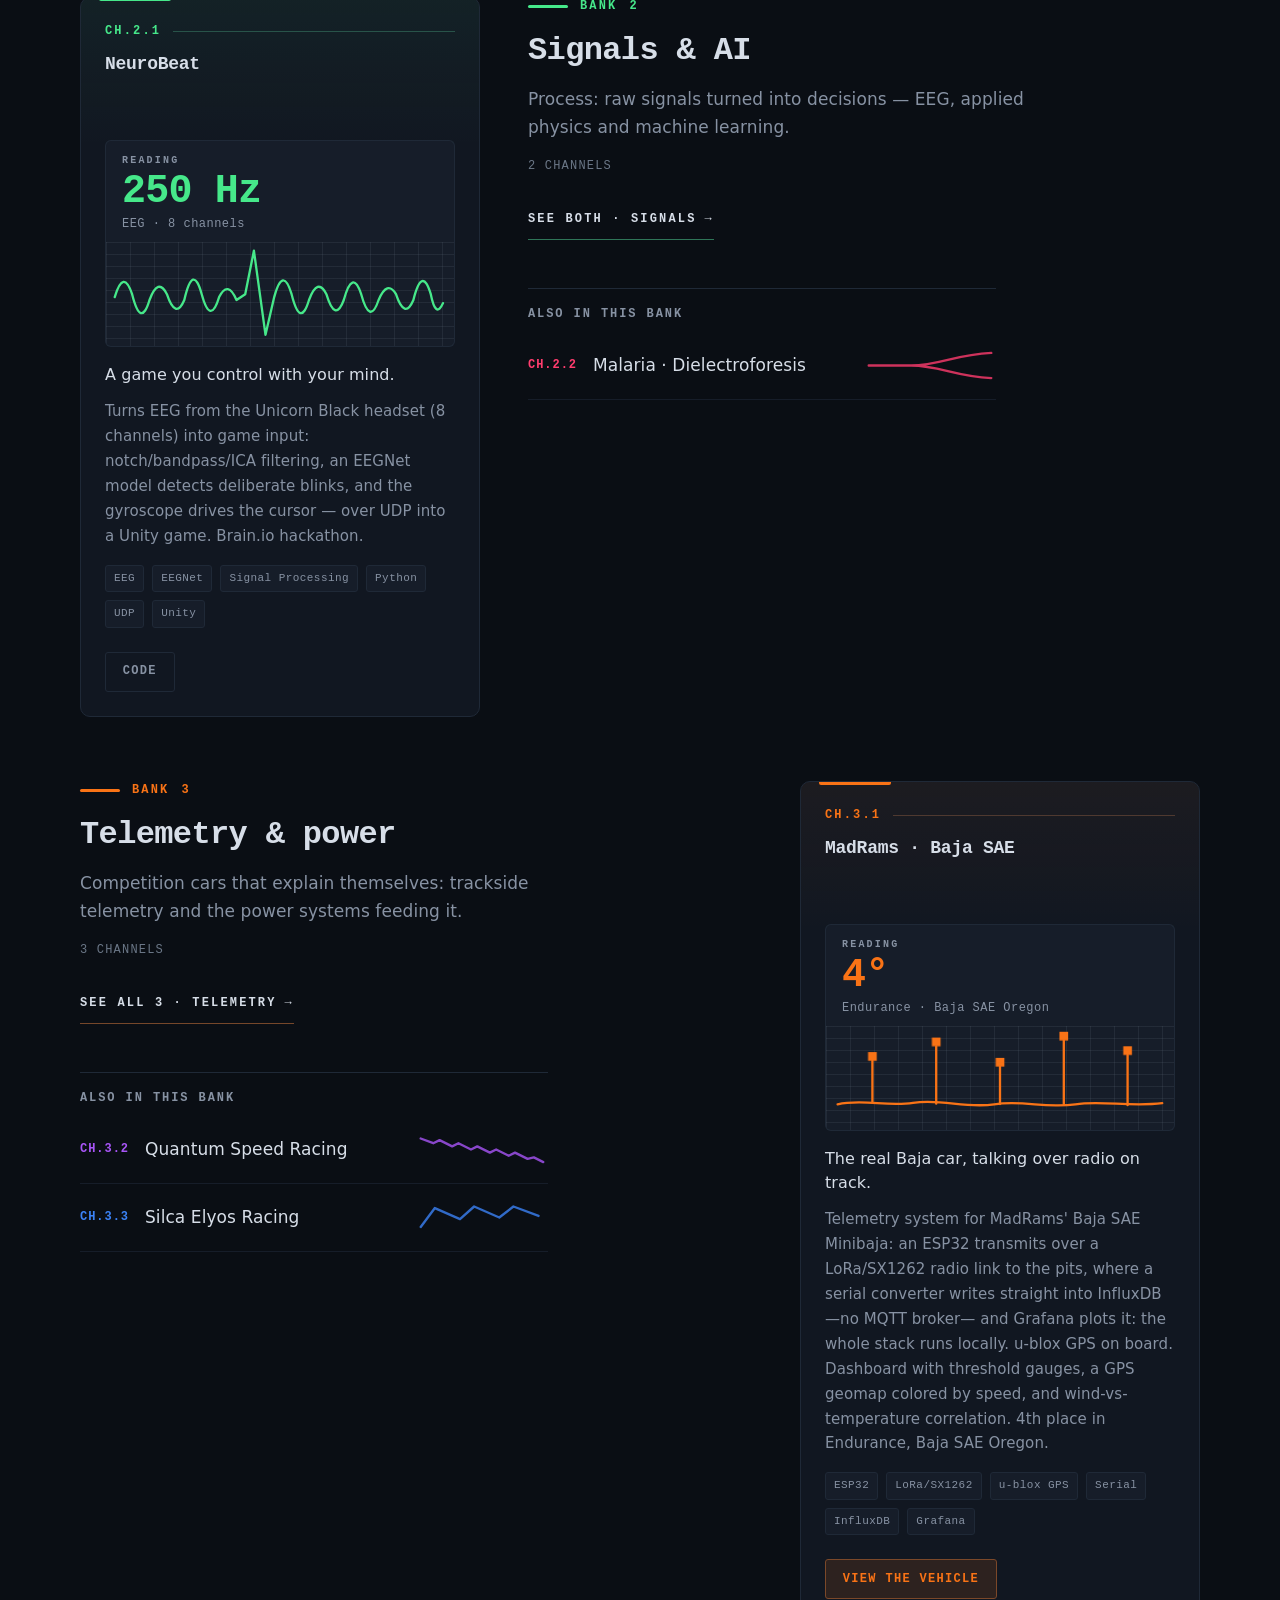
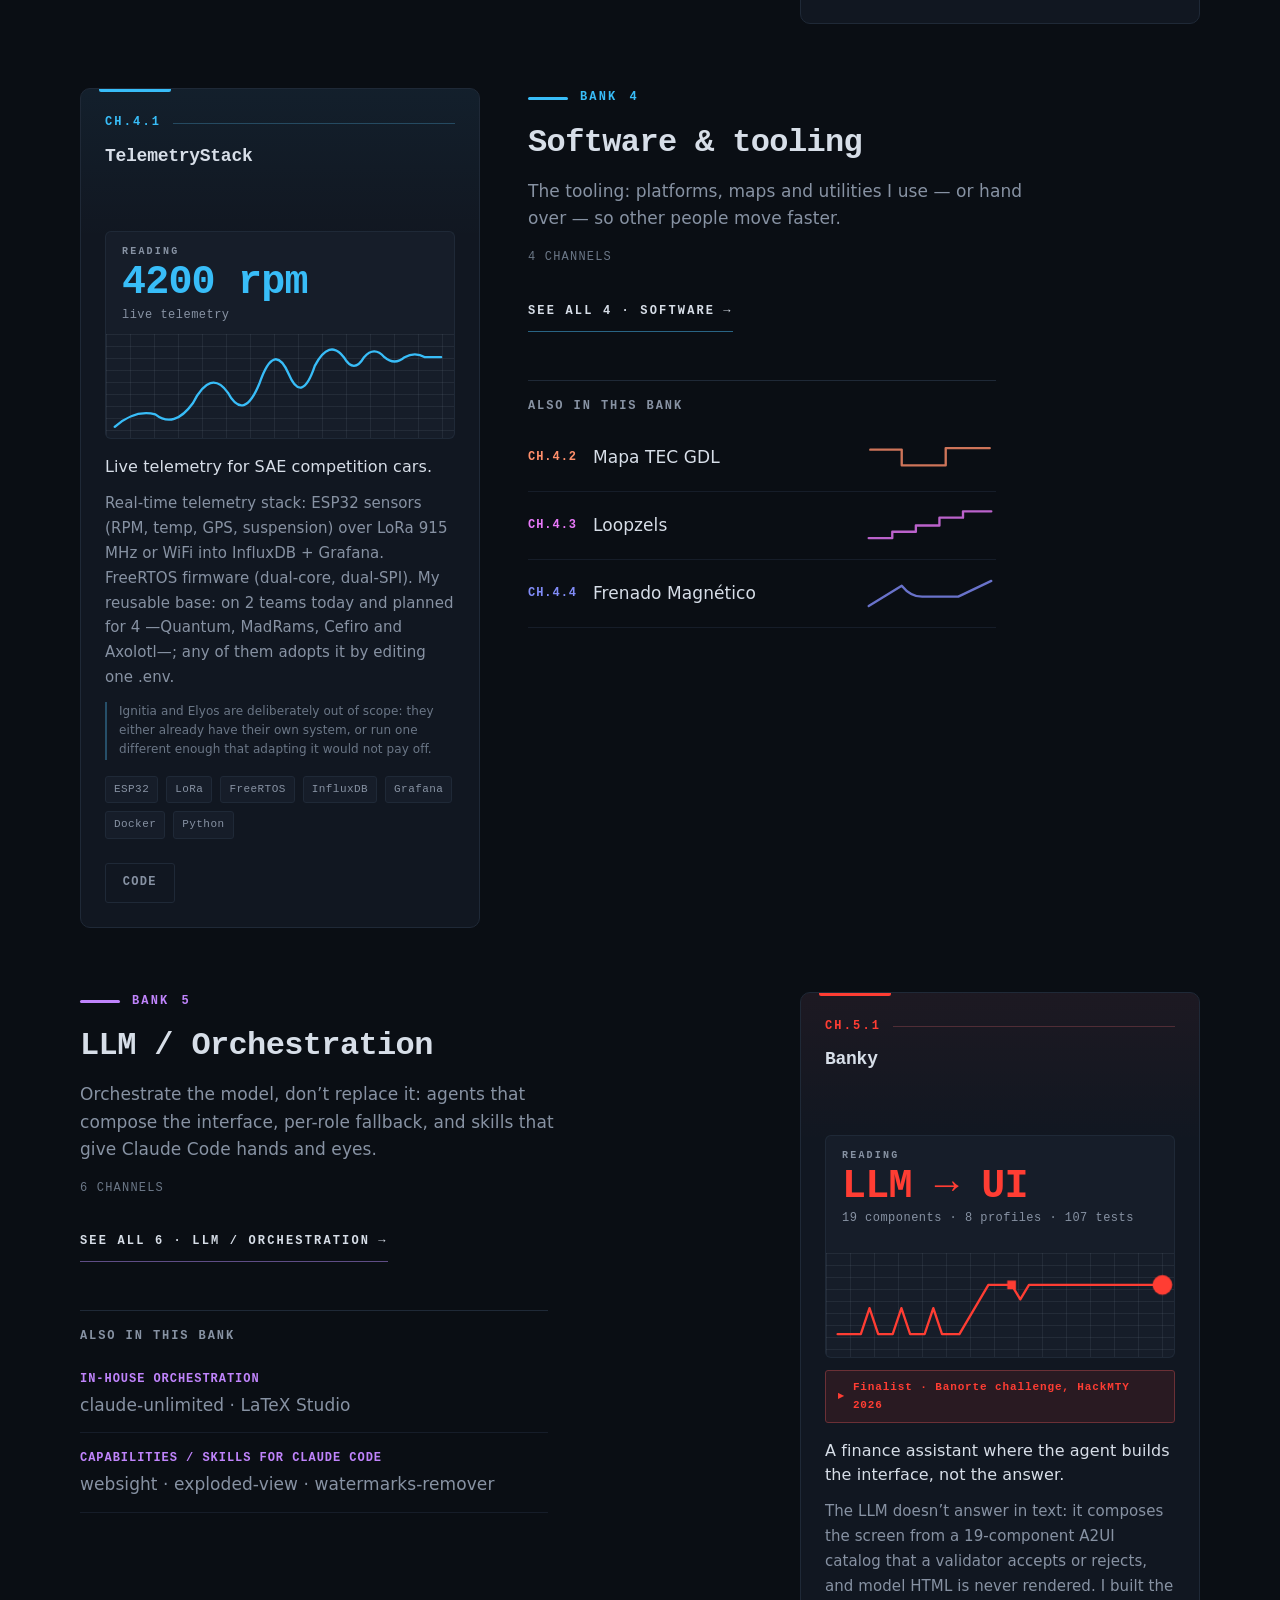
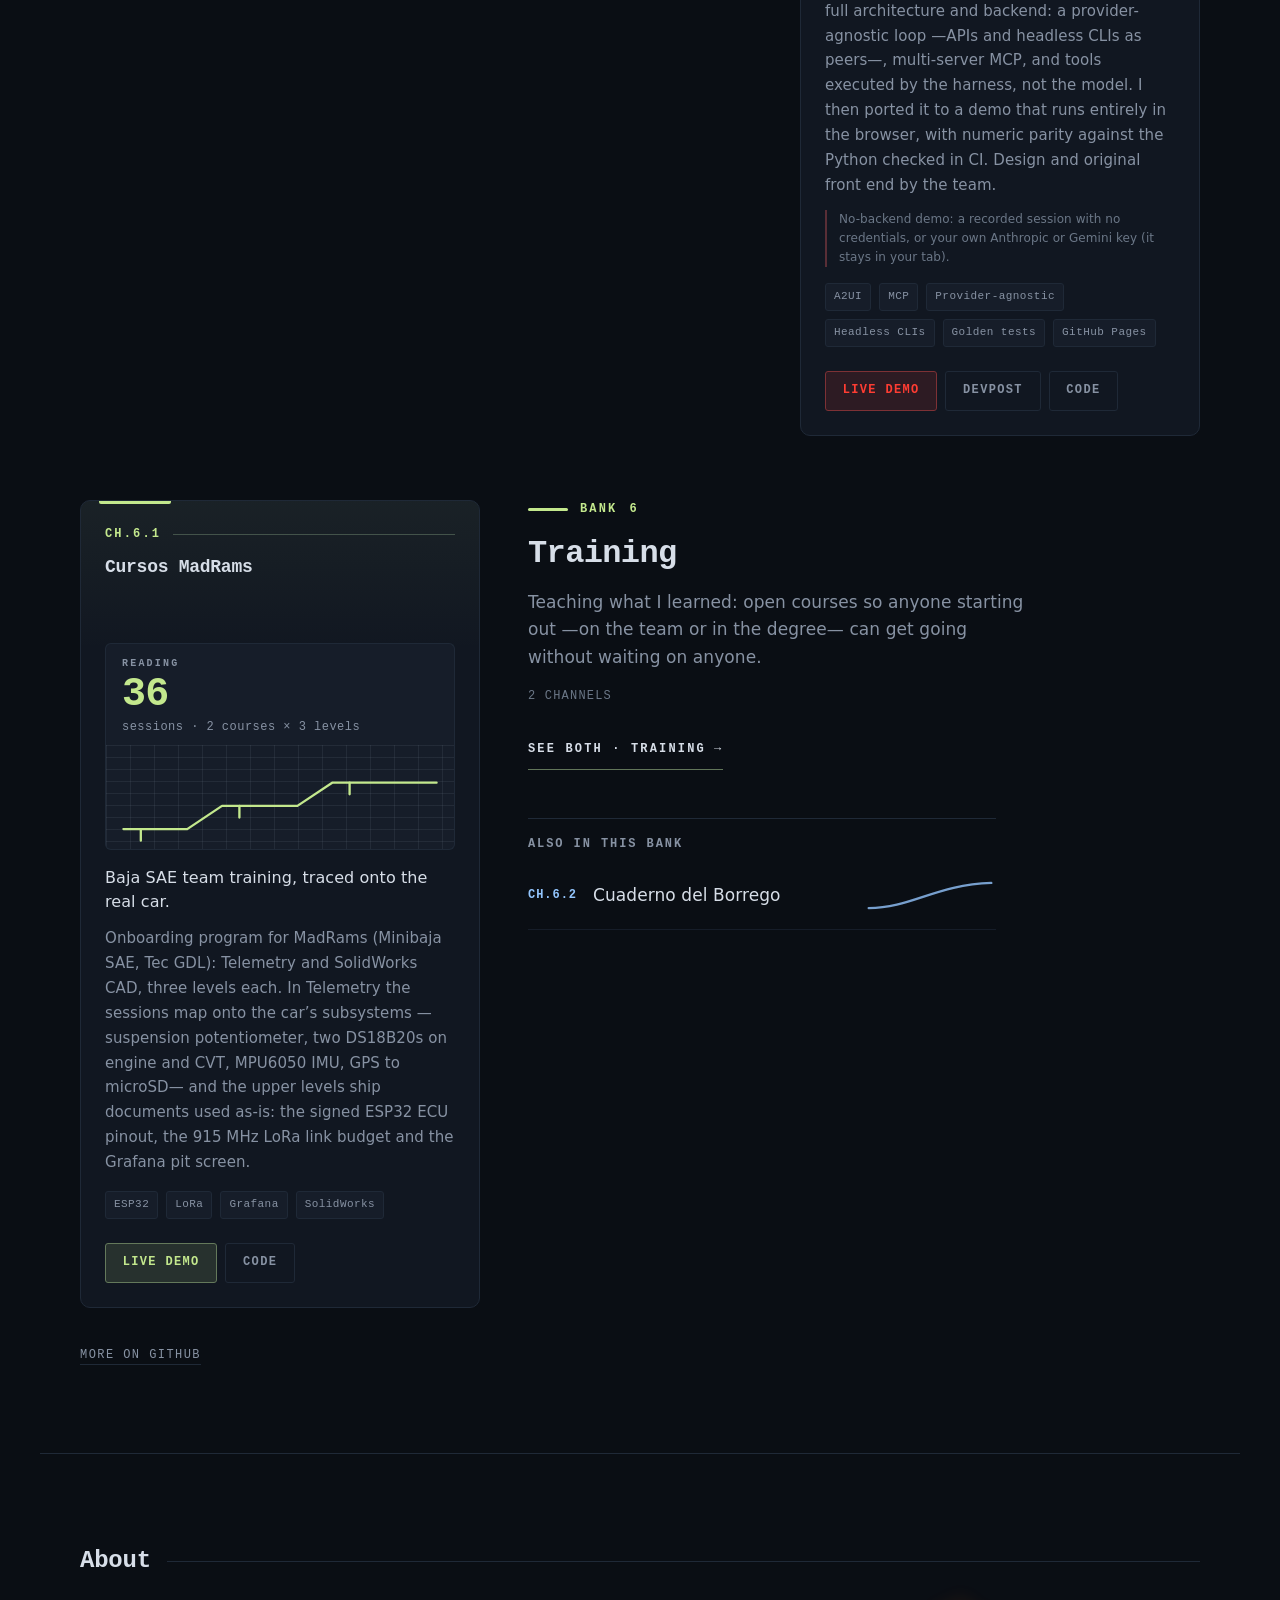
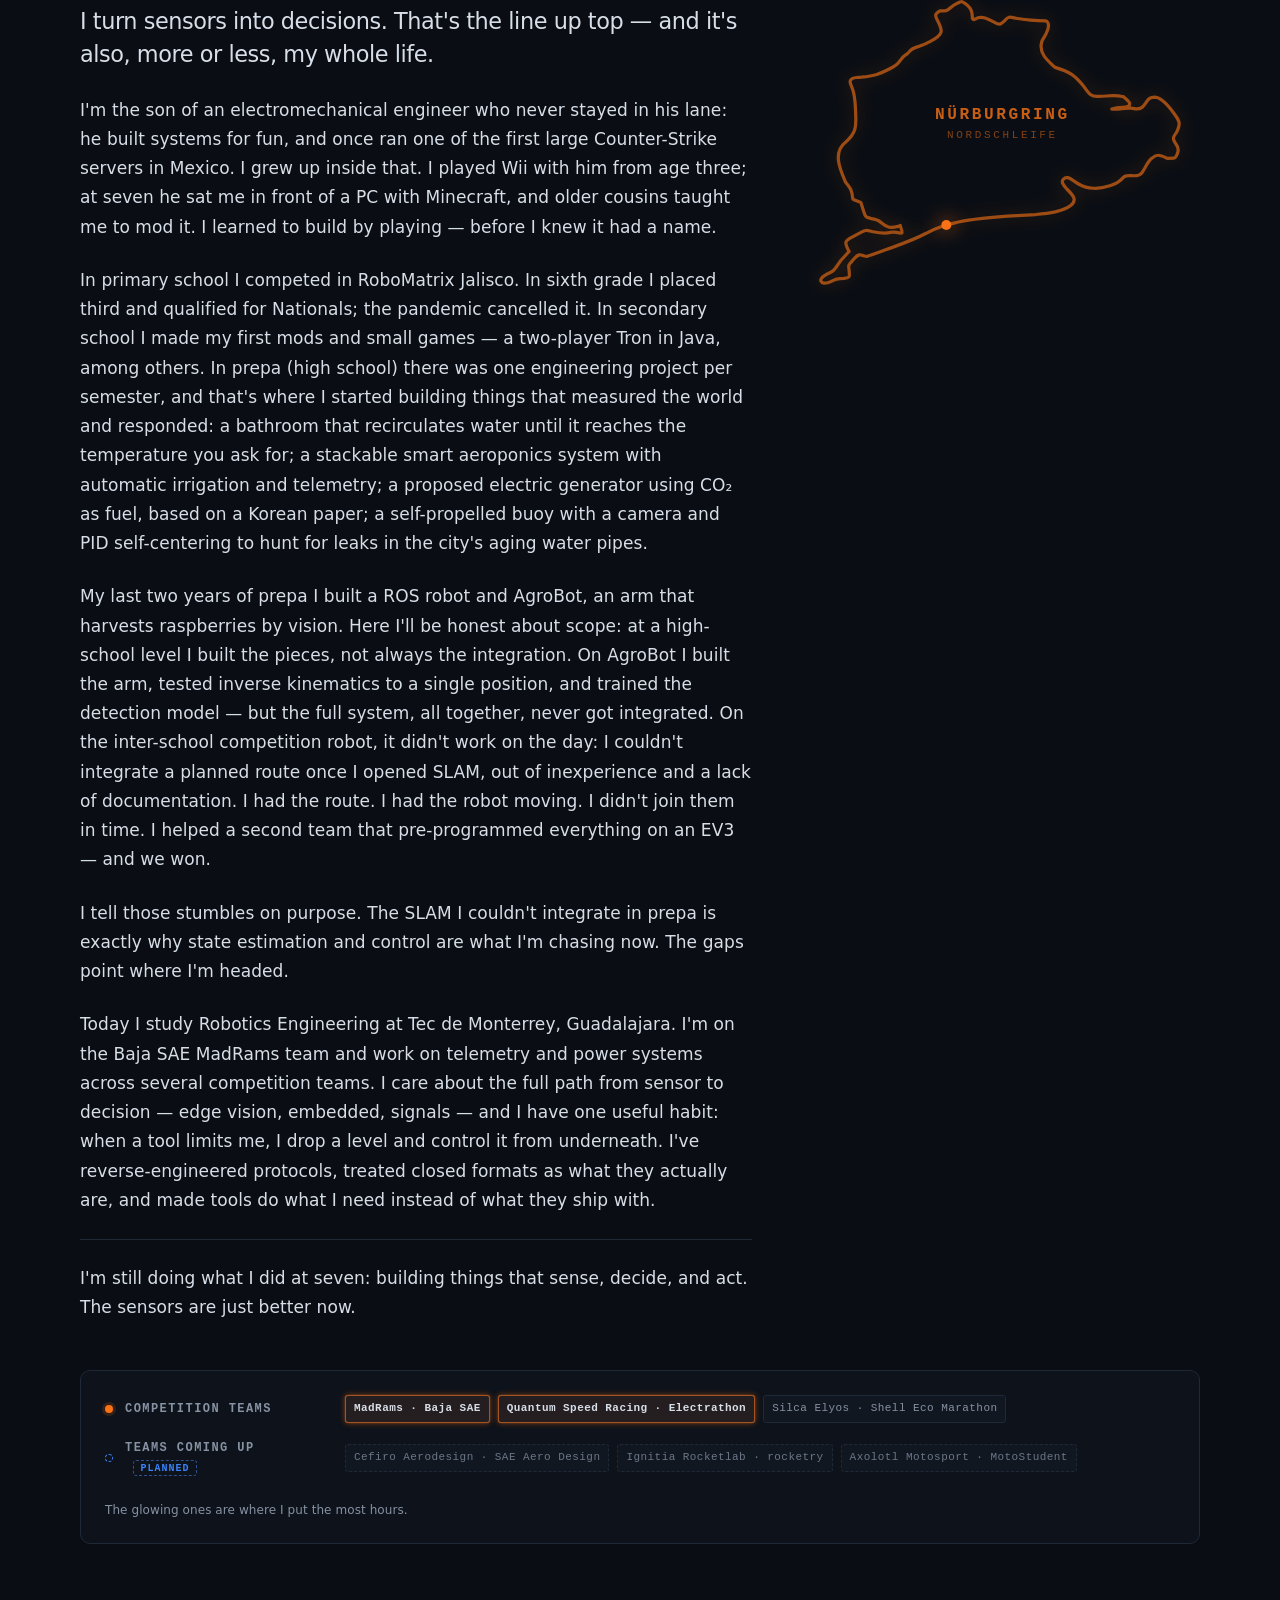
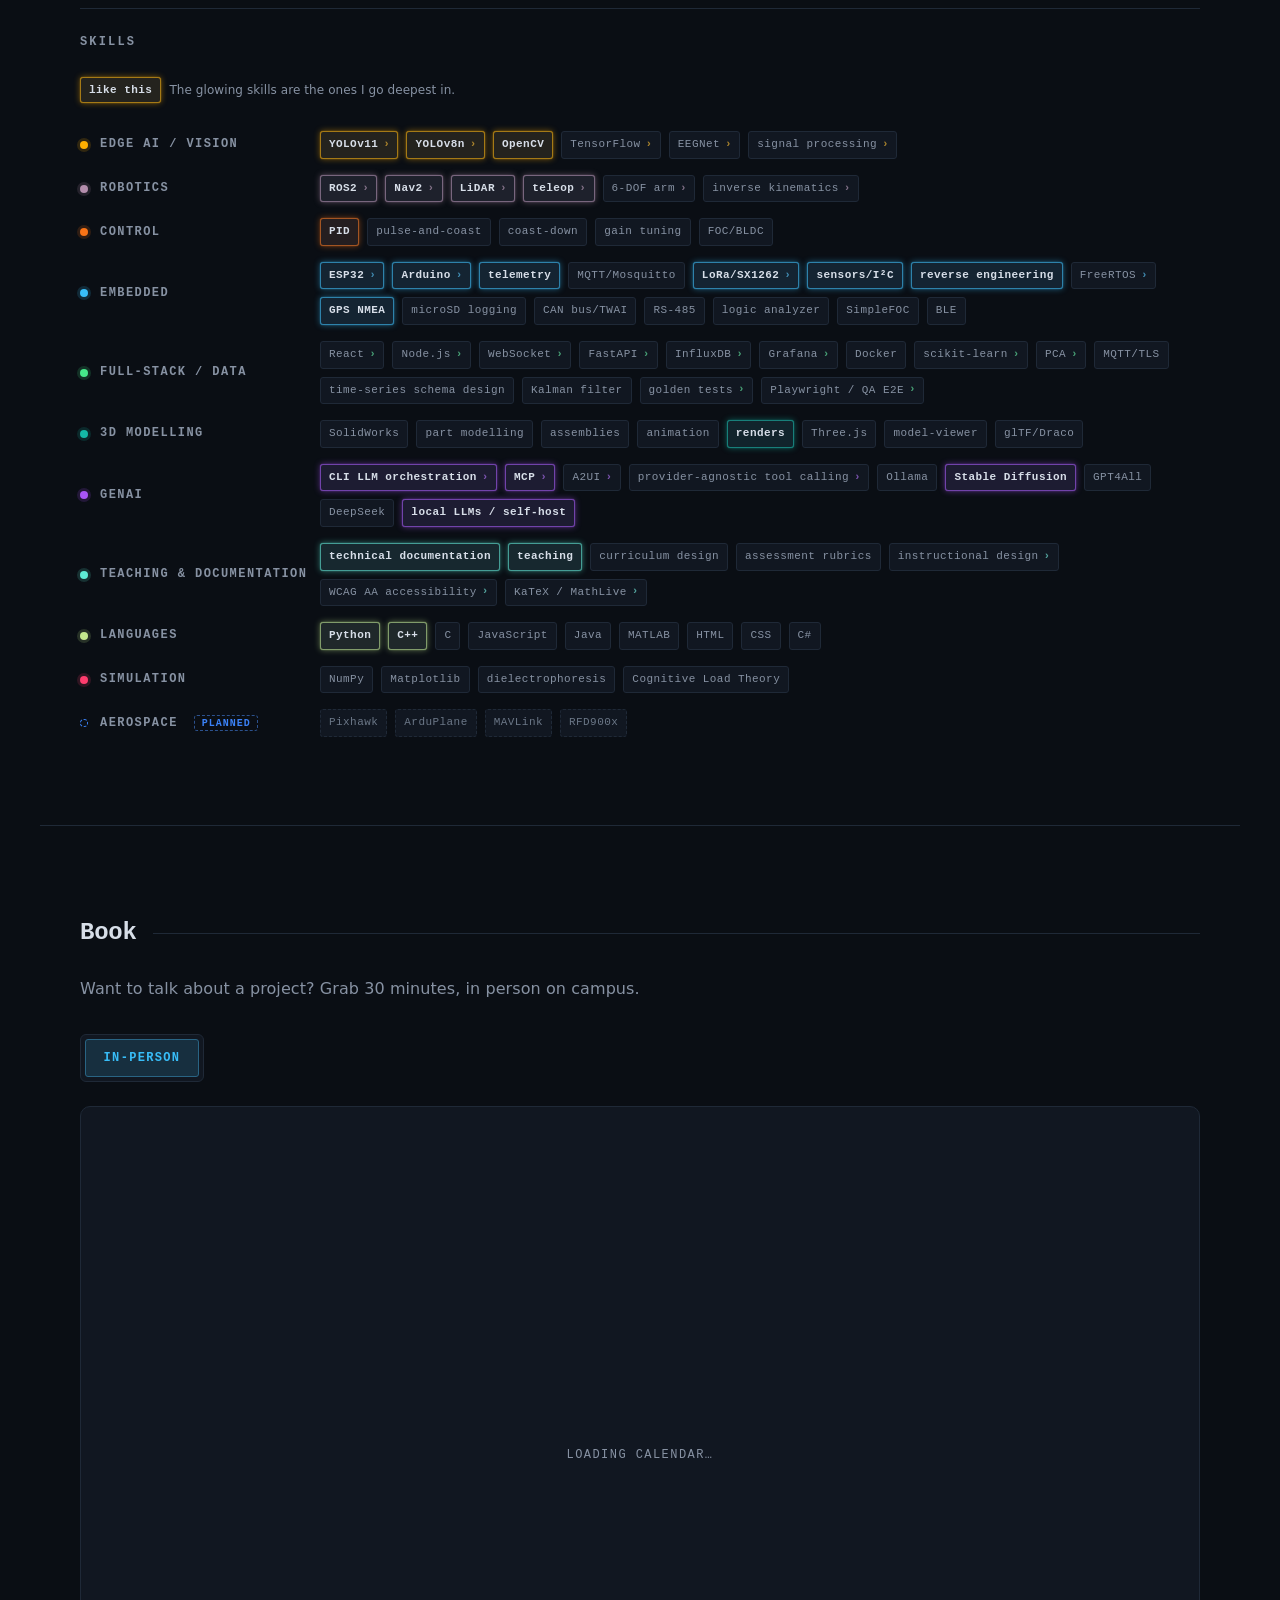
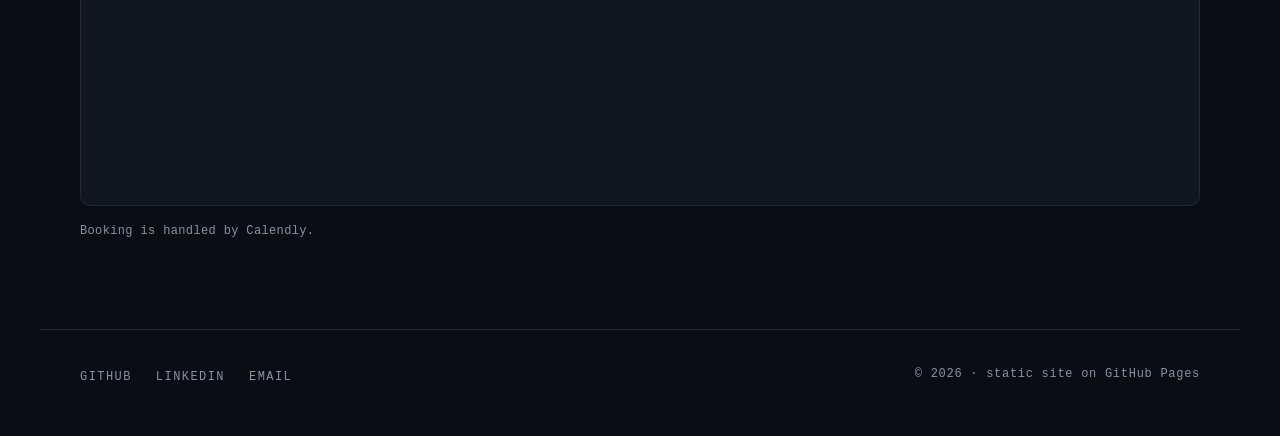
==== commit 12b74e2b: "Formación: lema del banco para ambos canales, héroe de MadRams con lectura y tags de lo que enseña, " ====
--- a/index.html
+++ b/index.html
@@ -472,7 +472,7 @@
         <div class="bank__intro">
           <p class="bank__addr"><span data-i18n="bank.label">Banco</span> 6</p>
           <h3 class="bank__name" id="bank-formacion" data-i18n="cat.formacion.name">Formación</h3>
-          <p class="bank__line" data-i18n="cat.formacion.line">Enseñar lo que me enseñó el coche: cursos abiertos para que un equipo nuevo arranque sin esperar a nadie.</p>
+          <p class="bank__line" data-i18n="cat.formacion.line">Enseñar lo que aprendí: cursos abiertos para que quien empieza —en el equipo o en la carrera— arranque sin esperar a nadie.</p>
           <p class="bank__count" data-i18n="cat.formacion.count">2 canales</p>
           <a class="bank__link" href="formacion" data-page-link data-i18n="cat.formacion.more">Ver los 2 · Formación</a>
           <div class="bank__rest">
@@ -487,28 +487,6 @@
               </li>
             </ul>
           </div>
-          <!-- The program stays on the landing: its three blocks are the hero's
-               courses, not channels of their own, so they list under their own label. -->
-          <div class="bank__rest">
-            <p class="bank__rest-label" data-i18n="courses.eyebrow">Programa de formación</p>
-            <ul>
-              <li class="rest" style="--ch: var(--ch-lime)">
-                <span class="rest__addr" aria-hidden="true">✅</span>
-                <span class="rest__name" data-i18n="course.telemetria.name">Telemetría (Arduino)</span>
-                <span class="rest__status rest__status--live" data-i18n="course.state.live">En línea</span>
-              </li>
-              <li class="rest" style="--ch: var(--ch-lime)">
-                <span class="rest__addr" aria-hidden="true">✅</span>
-                <span class="rest__name" data-i18n="course.cad.name">CAD (SolidWorks)</span>
-                <span class="rest__status rest__status--live" data-i18n="course.state.live">En línea</span>
-              </li>
-              <li class="rest" style="--ch: var(--ch-lime)">
-                <span class="rest__addr" aria-hidden="true">🔜</span>
-                <span class="rest__name" data-i18n="course.electronica.name">Electrónica</span>
-                <span class="rest__status" data-i18n="course.state.soon">Próximamente</span>
-              </li>
-            </ul>
-          </div>
         </div>
 
         <article class="channel" style="--ch: var(--ch-lime)">
@@ -516,8 +494,8 @@
           <h4 class="channel__name">Cursos MadRams</h4>
           <p class="channel__reading">
             <span class="reading__label" data-i18n="channel.readingLabel">LECTURA</span>
-            <span class="reading__value">SAE</span>
-            <span class="reading__unit" data-i18n="proj.madrams.unit">formación de equipo</span>
+            <span class="reading__value">36</span>
+            <span class="reading__unit" data-i18n="proj.madrams.unit">sesiones · 2 cursos × 3 niveles</span>
           </p>
           <svg class="trace" viewBox="0 0 120 36" aria-hidden="true" focusable="false"><!-- TRACE: madrams -
                three plateaus joined by ramps (basico, intermedio, avanzado) with a level tick on
@@ -527,13 +505,13 @@
             <path pathLength="1" fill="none" stroke-width="2" stroke-linecap="round" stroke-linejoin="round"
                   d="M12 29 V33 M46 21 V25 M84 13 V17"/>
           </svg>
-          <p class="channel__tagline" data-i18n="proj.madrams.tagline">Portal de formación del equipo Baja SAE.</p>
-          <p class="channel__blurb" data-i18n="proj.madrams.blurb">Biblioteca de cursos de nuevo ingreso para MadRams (Minibaja SAE, Tec GDL): cursos por categoría y nivel, con un render 3D del coche por secuencia de imágenes. HTML/CSS/JS estático.</p>
+          <p class="channel__tagline" data-i18n="proj.madrams.tagline">Formación del equipo Baja SAE, trazada sobre el coche real.</p>
+          <p class="channel__blurb" data-i18n="proj.madrams.blurb">Programa de nuevo ingreso de MadRams (Minibaja SAE, Tec GDL): Telemetría y CAD en SolidWorks, tres niveles cada uno. En Telemetría las sesiones se mapean a subsistemas del coche —potenciómetro de suspensión, dos DS18B20 en motor y CVT, IMU MPU6050, GPS a microSD— y los niveles altos salen con documentos que se usan tal cual: el pinout firmado de la ECU en ESP32, el presupuesto de enlace LoRa a 915 MHz y la pantalla de pits en Grafana.</p>
           <ul class="badges">
-            <li class="badge">HTML</li>
-            <li class="badge">CSS</li>
-            <li class="badge">JavaScript</li>
-            <li class="badge">UX</li>
+            <li class="badge">ESP32</li>
+            <li class="badge">LoRa</li>
+            <li class="badge">Grafana</li>
+            <li class="badge">SolidWorks</li>
           </ul>
           <div class="channel__links">
             <a class="btn btn--demo" href="https://luisxavierxd.github.io/MadRamsBibliotecaCursos/" target="_blank" rel="noopener noreferrer" data-i18n="proj.btn.demo">Demo en vivo</a>
@@ -681,8 +659,6 @@
           <li class="pill" data-i18n="skill.kalman">filtro de Kalman</li>
           <li class="pill" data-skill="golden tests">golden tests</li>
           <li class="pill" data-skill="Playwright">Playwright / QA E2E</li>
-          <li class="pill" data-skill="WCAG AA" data-i18n="skill.wcag">accesibilidad WCAG AA</li>
-          <li class="pill" data-skill="KaTeX / MathLive">KaTeX / MathLive</li>
         </ul>
       </div>
       <div class="skills__group" style="--ch: var(--ch-emerald)">
@@ -723,6 +699,8 @@
           <li class="pill" data-i18n="skill.curriculum">diseño curricular</li>
           <li class="pill" data-i18n="skill.rubrics">rúbricas de evaluación</li>
           <li class="pill" data-skill="instructional design" data-i18n="skill.instructional">diseño instruccional</li>
+          <li class="pill" data-skill="WCAG AA" data-i18n="skill.wcag">accesibilidad WCAG AA</li>
+          <li class="pill" data-skill="KaTeX / MathLive">KaTeX / MathLive</li>
         </ul>
       </div>
       <div class="skills__group" style="--ch: var(--ch-lime)">
--- a/styles.css
+++ b/styles.css
@@ -1652,6 +1652,18 @@
 
 .channel .badges { margin-top: var(--s4); }
 
+/* A recorded demo of the project, framed like a scope screen: squared, ruled
+   in the channel color, never wider than the module. */
+.channel__thumb { display: block; margin: var(--s4) 0 0; }
+.channel__thumb img {
+  display: block;
+  width: 100%;
+  height: auto;
+  border: 1px solid color-mix(in srgb, var(--ch) 30%, var(--rule));
+  border-radius: var(--r-md);
+  background: var(--panel-2);
+}
+
 /* A live CI status image (the workflow's own badge.svg), set under the tags it
    backs up. No box of its own: GitHub's badge already reads as one. */
 .channel__ci { margin-top: var(--s3); font-size: var(--t-xs); }
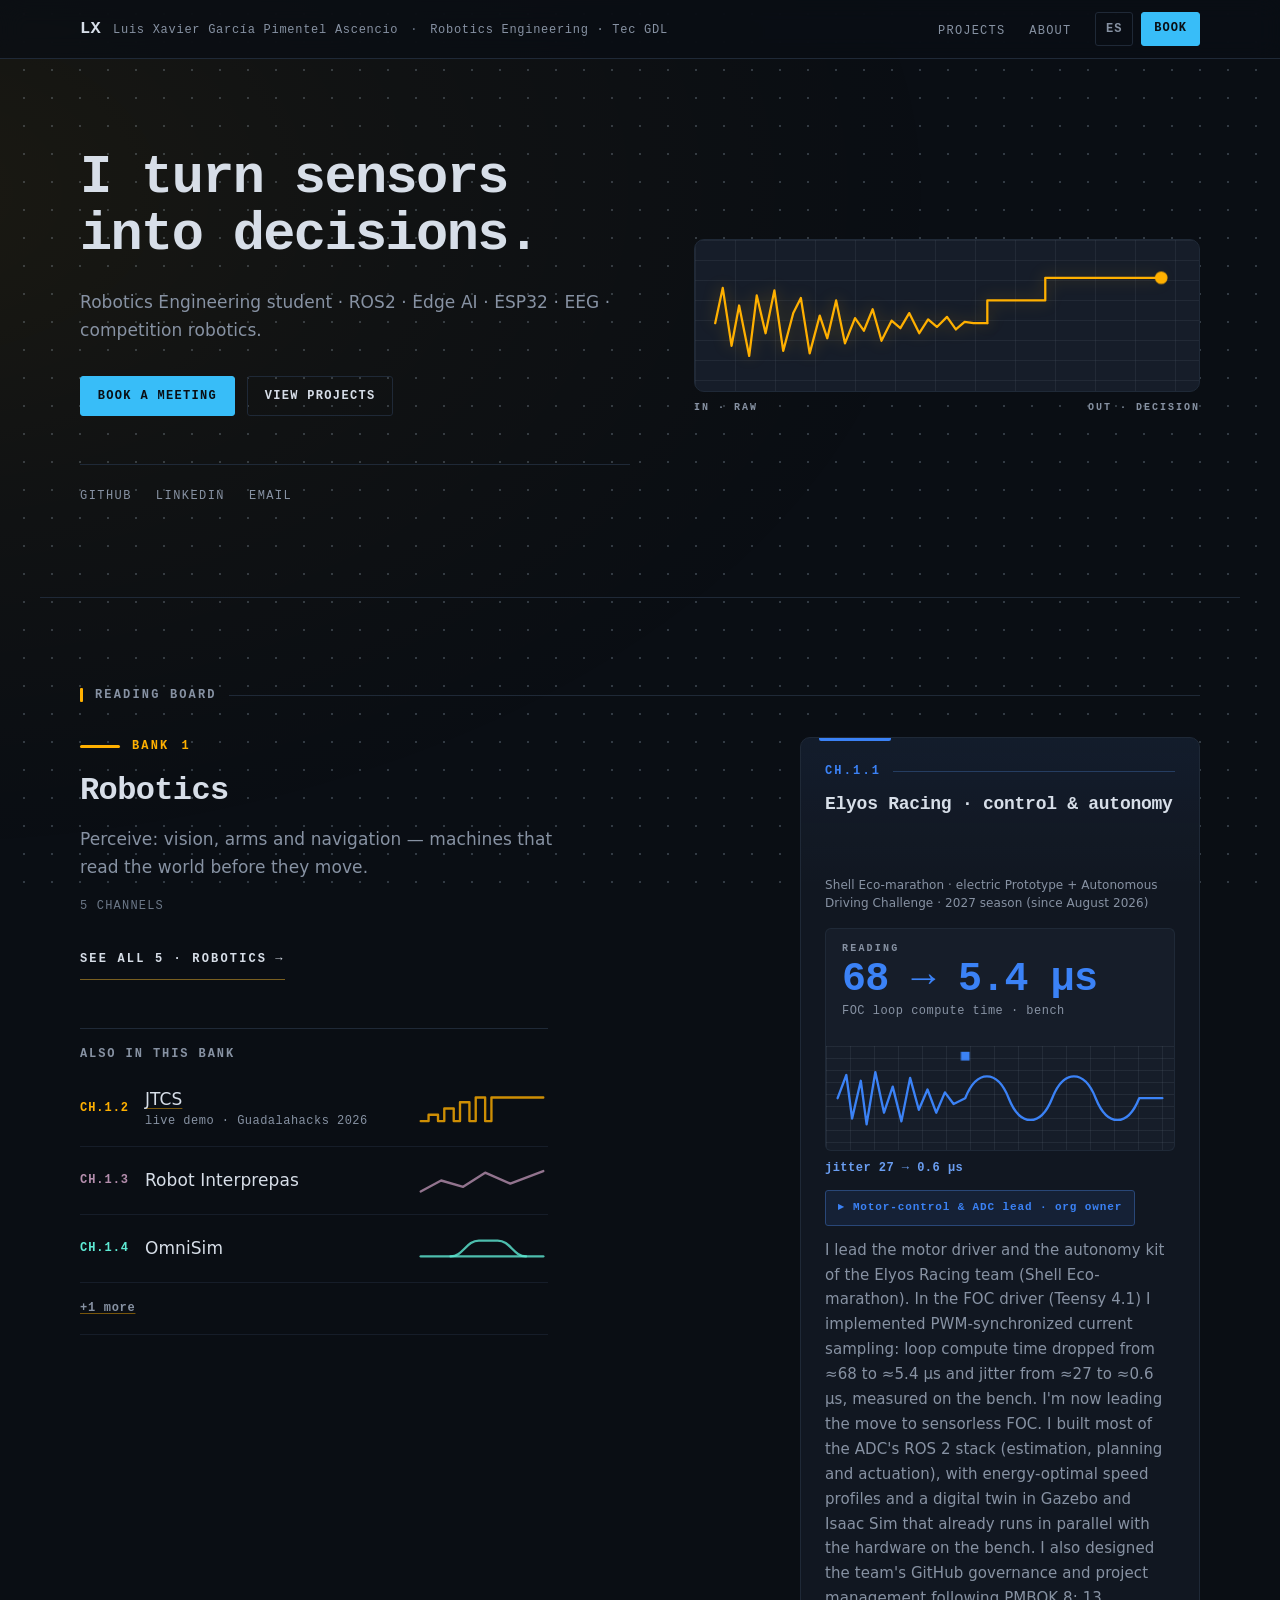
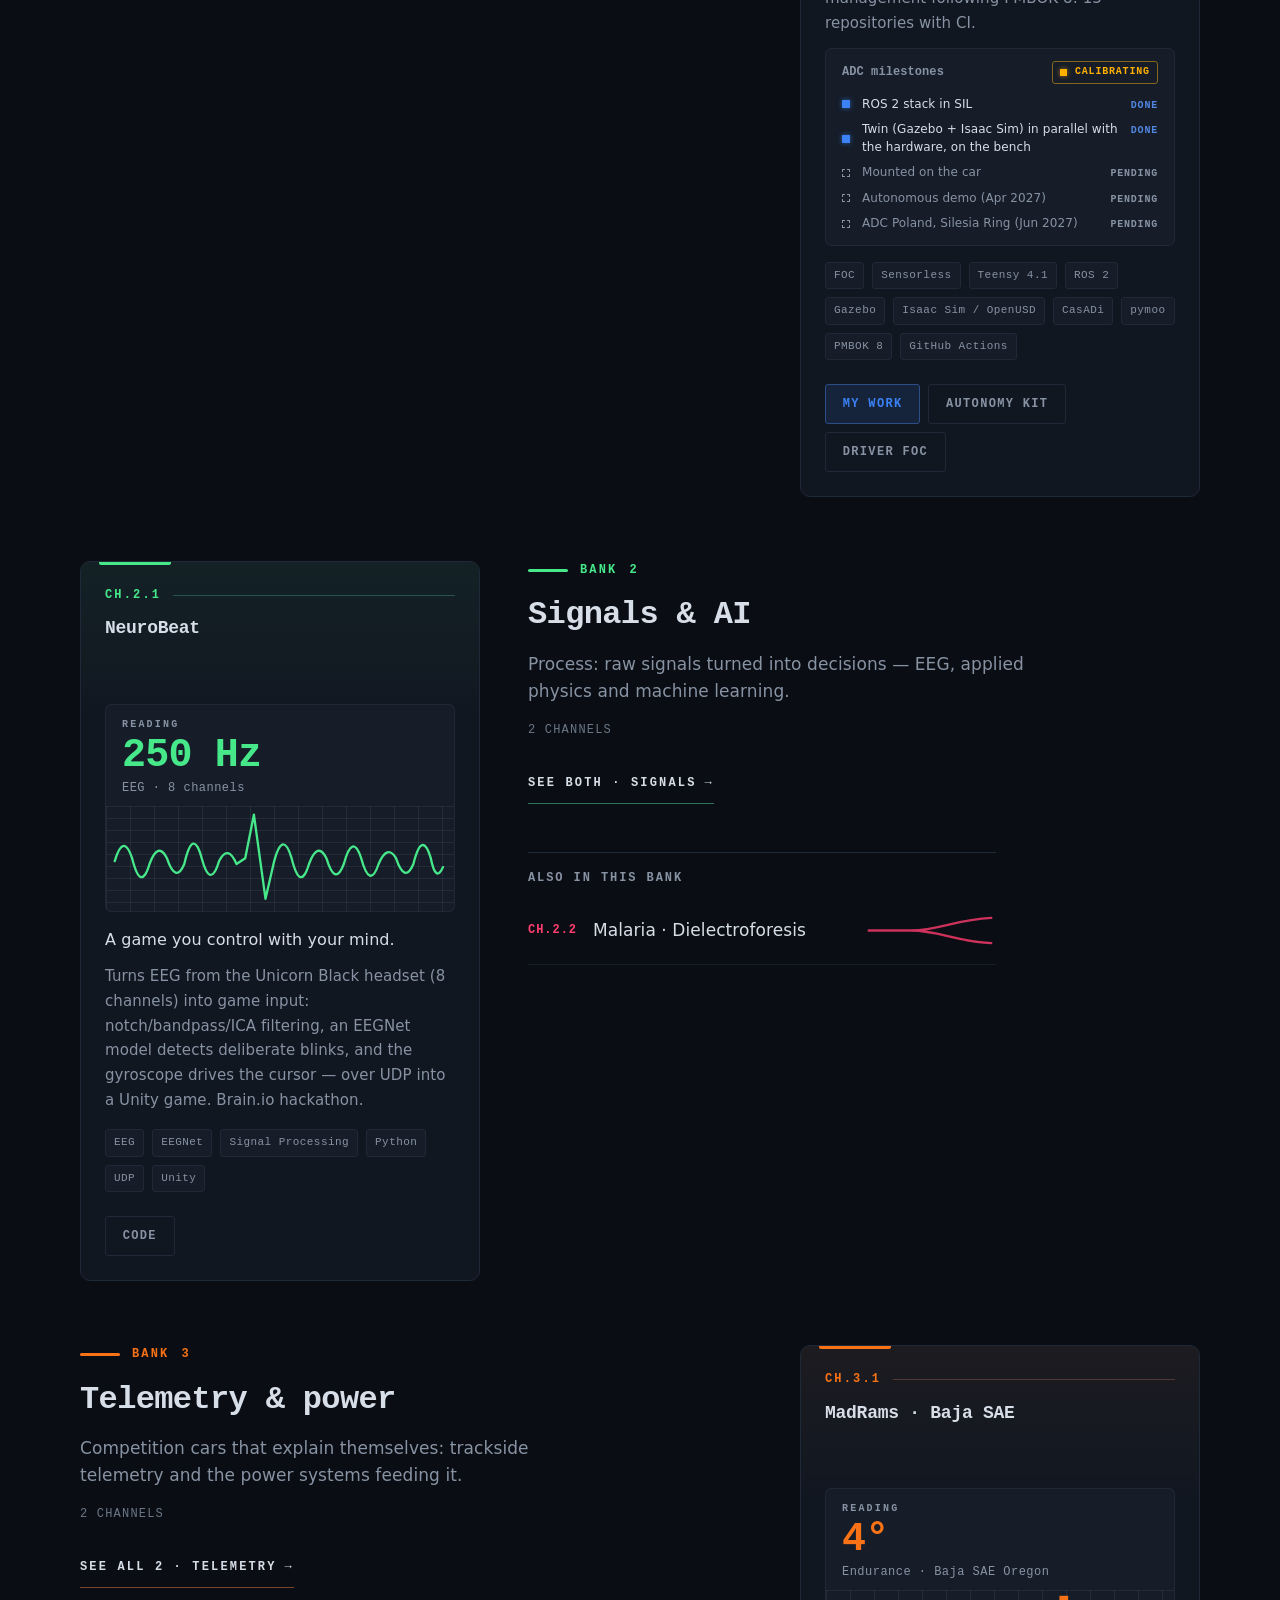
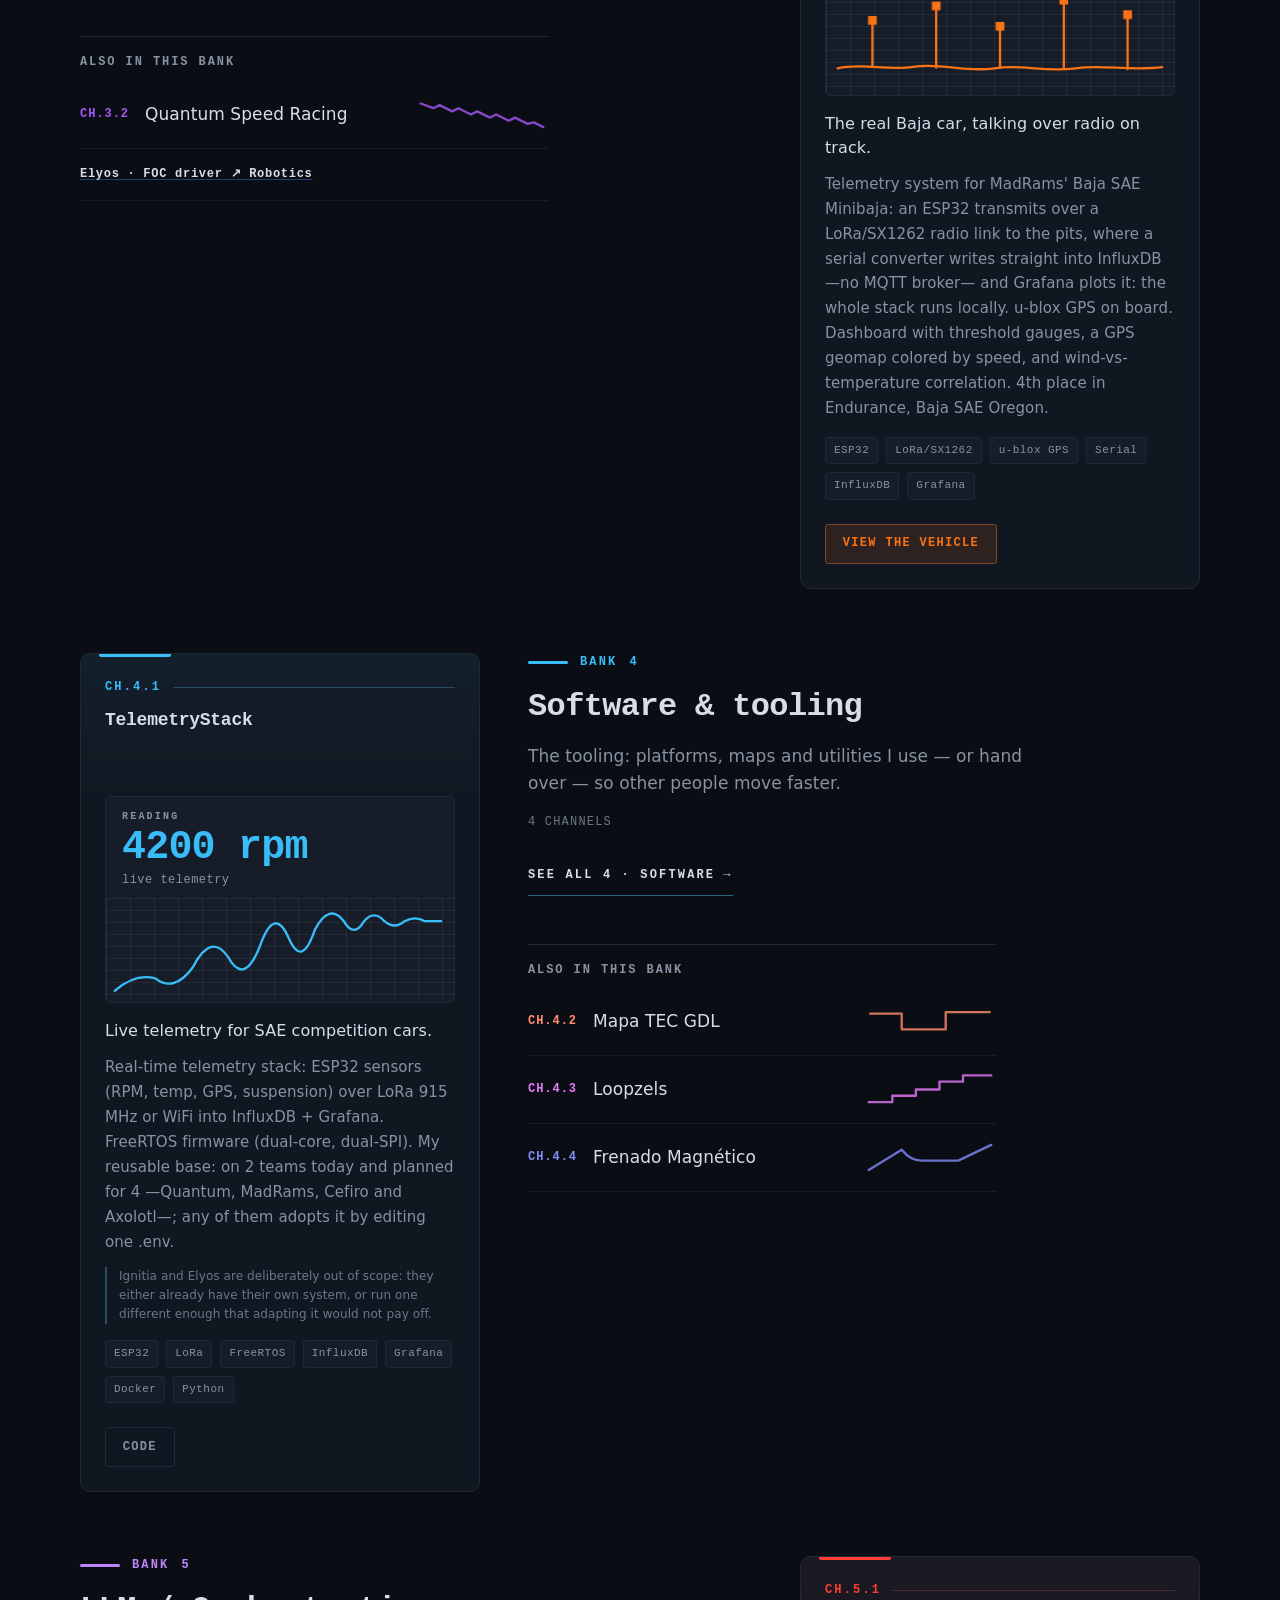
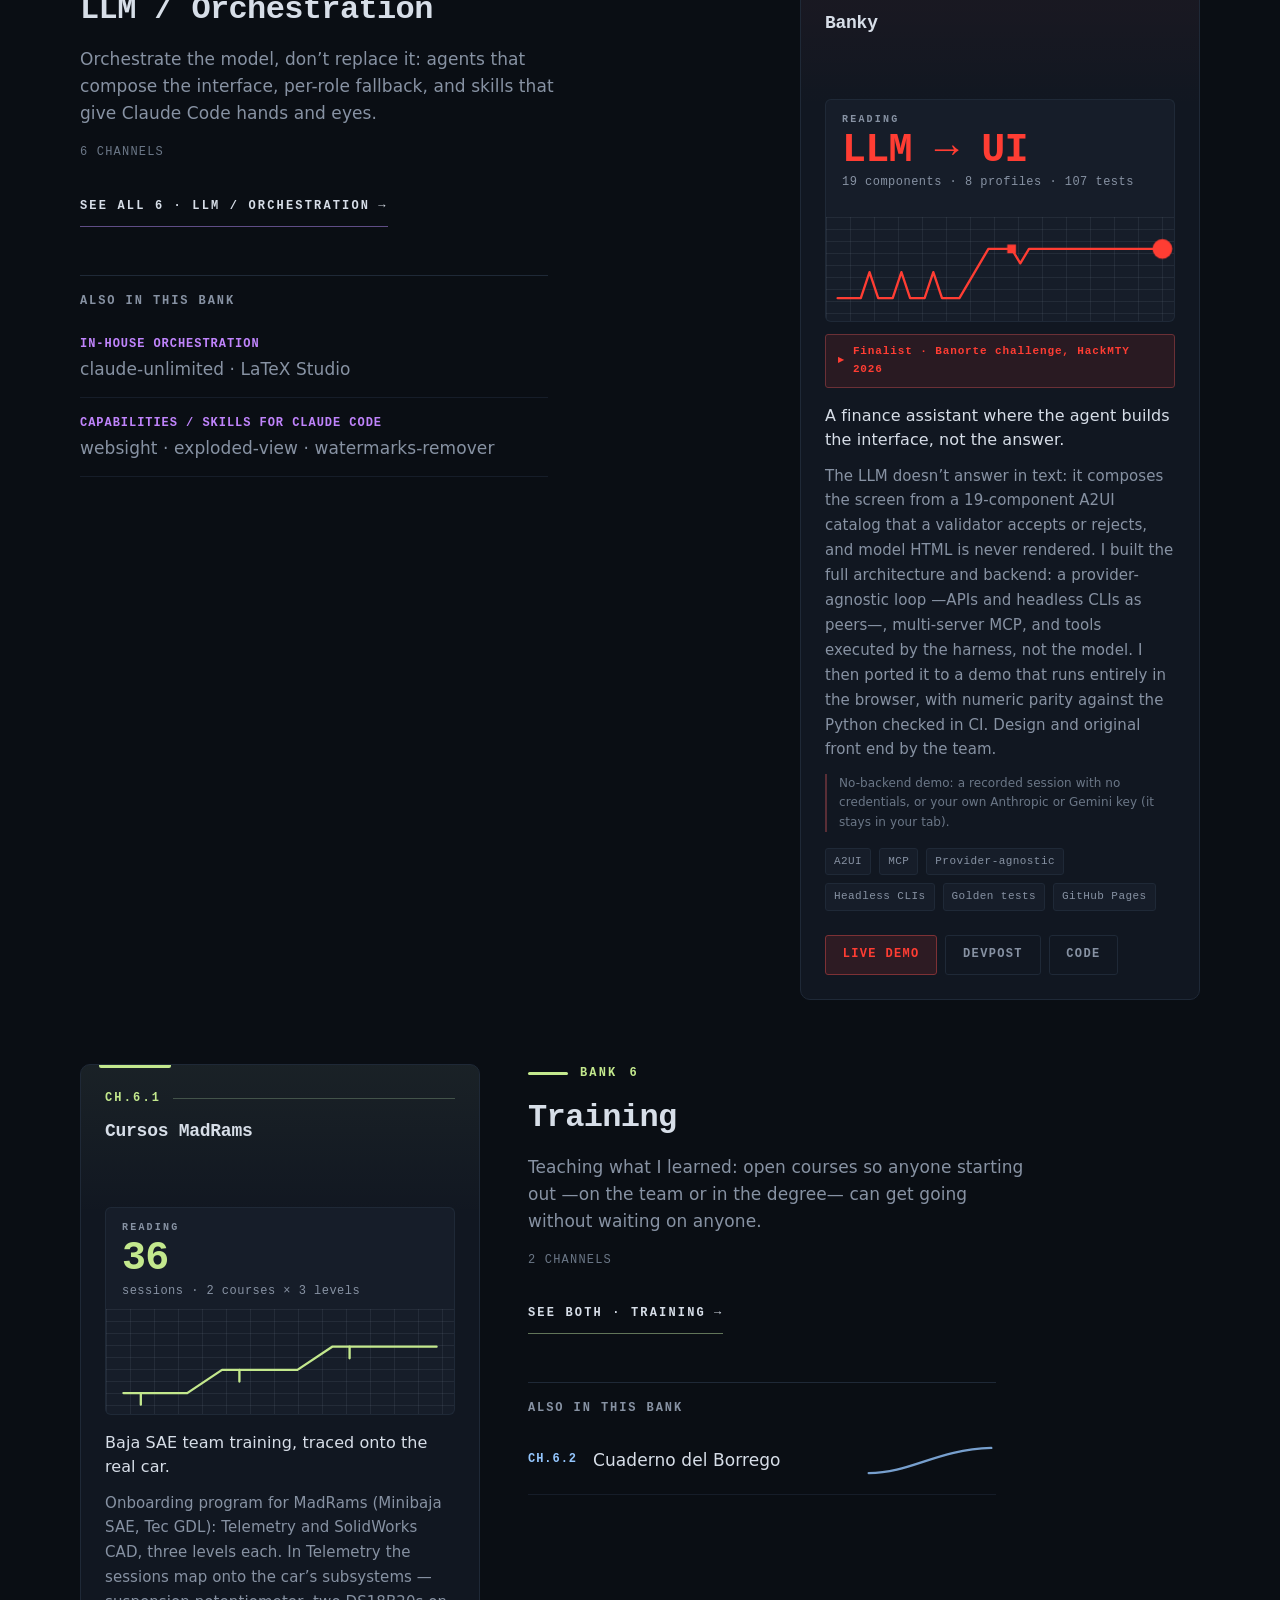
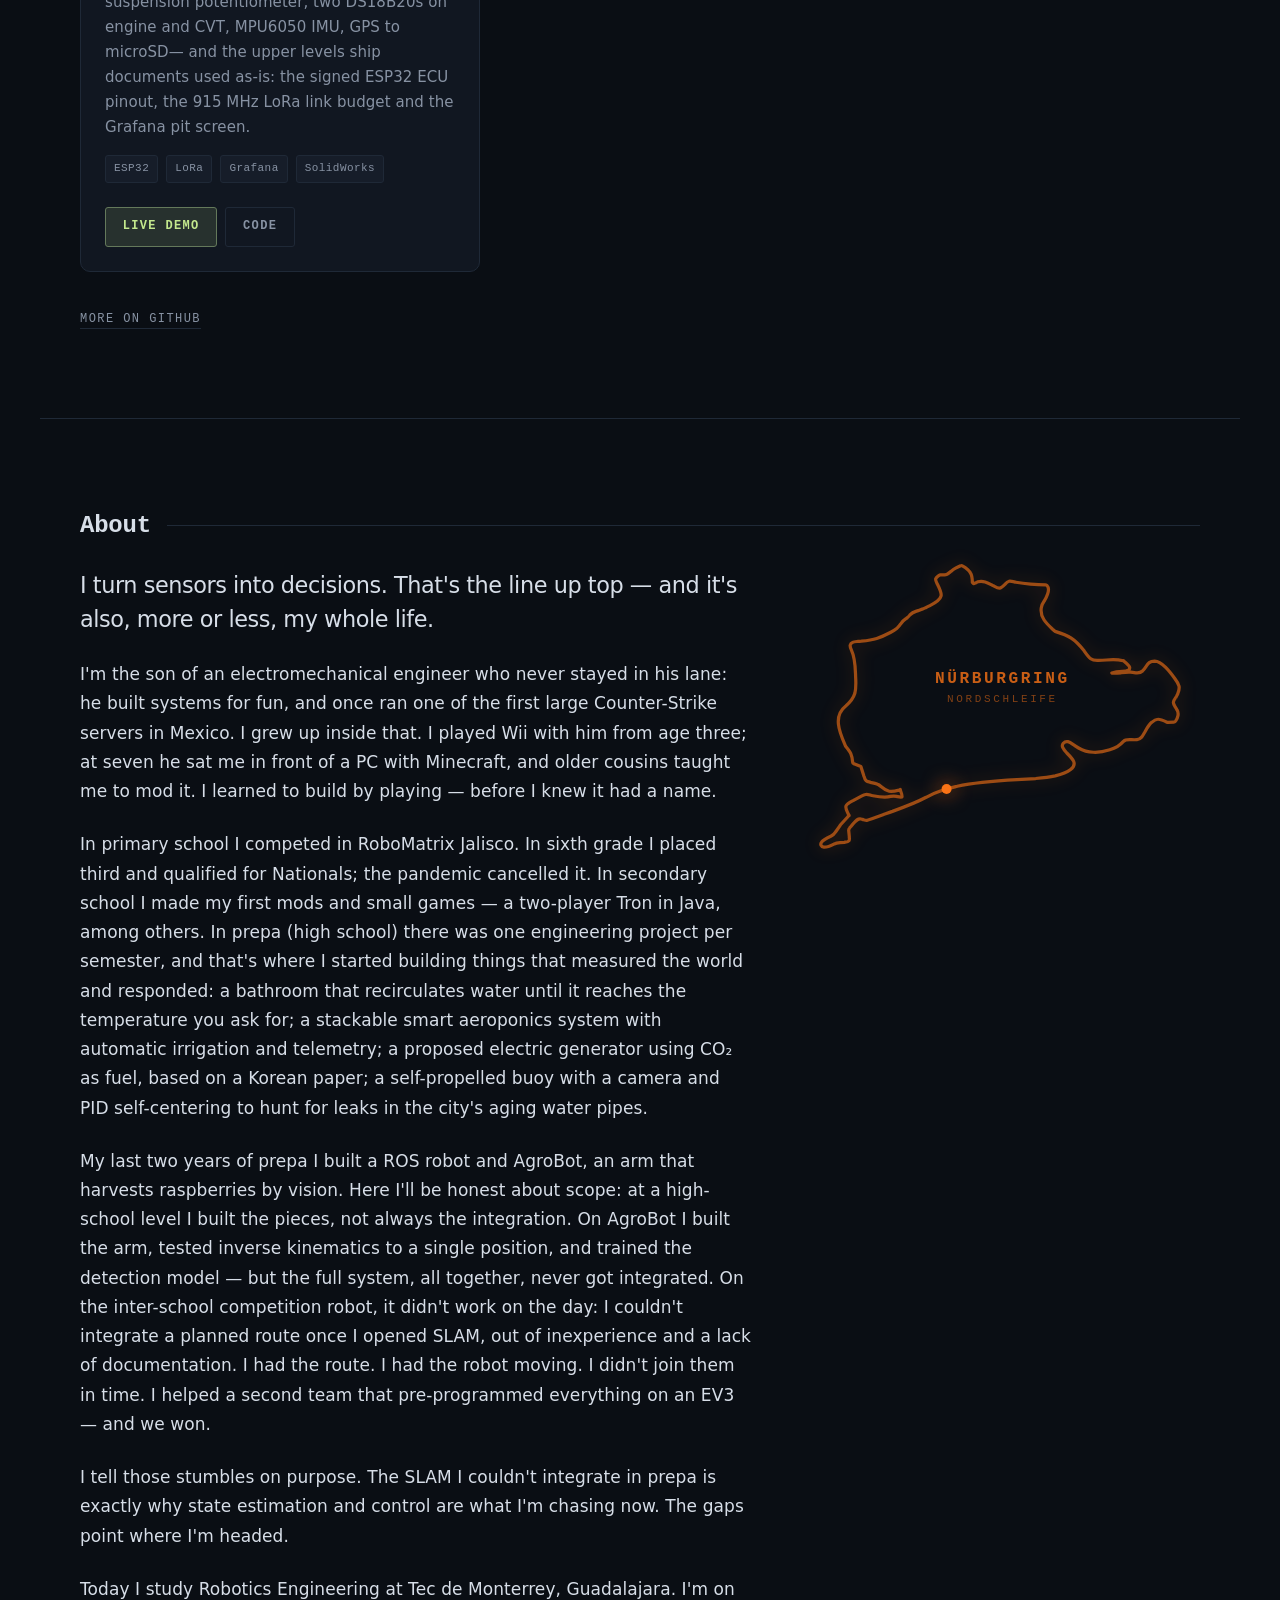
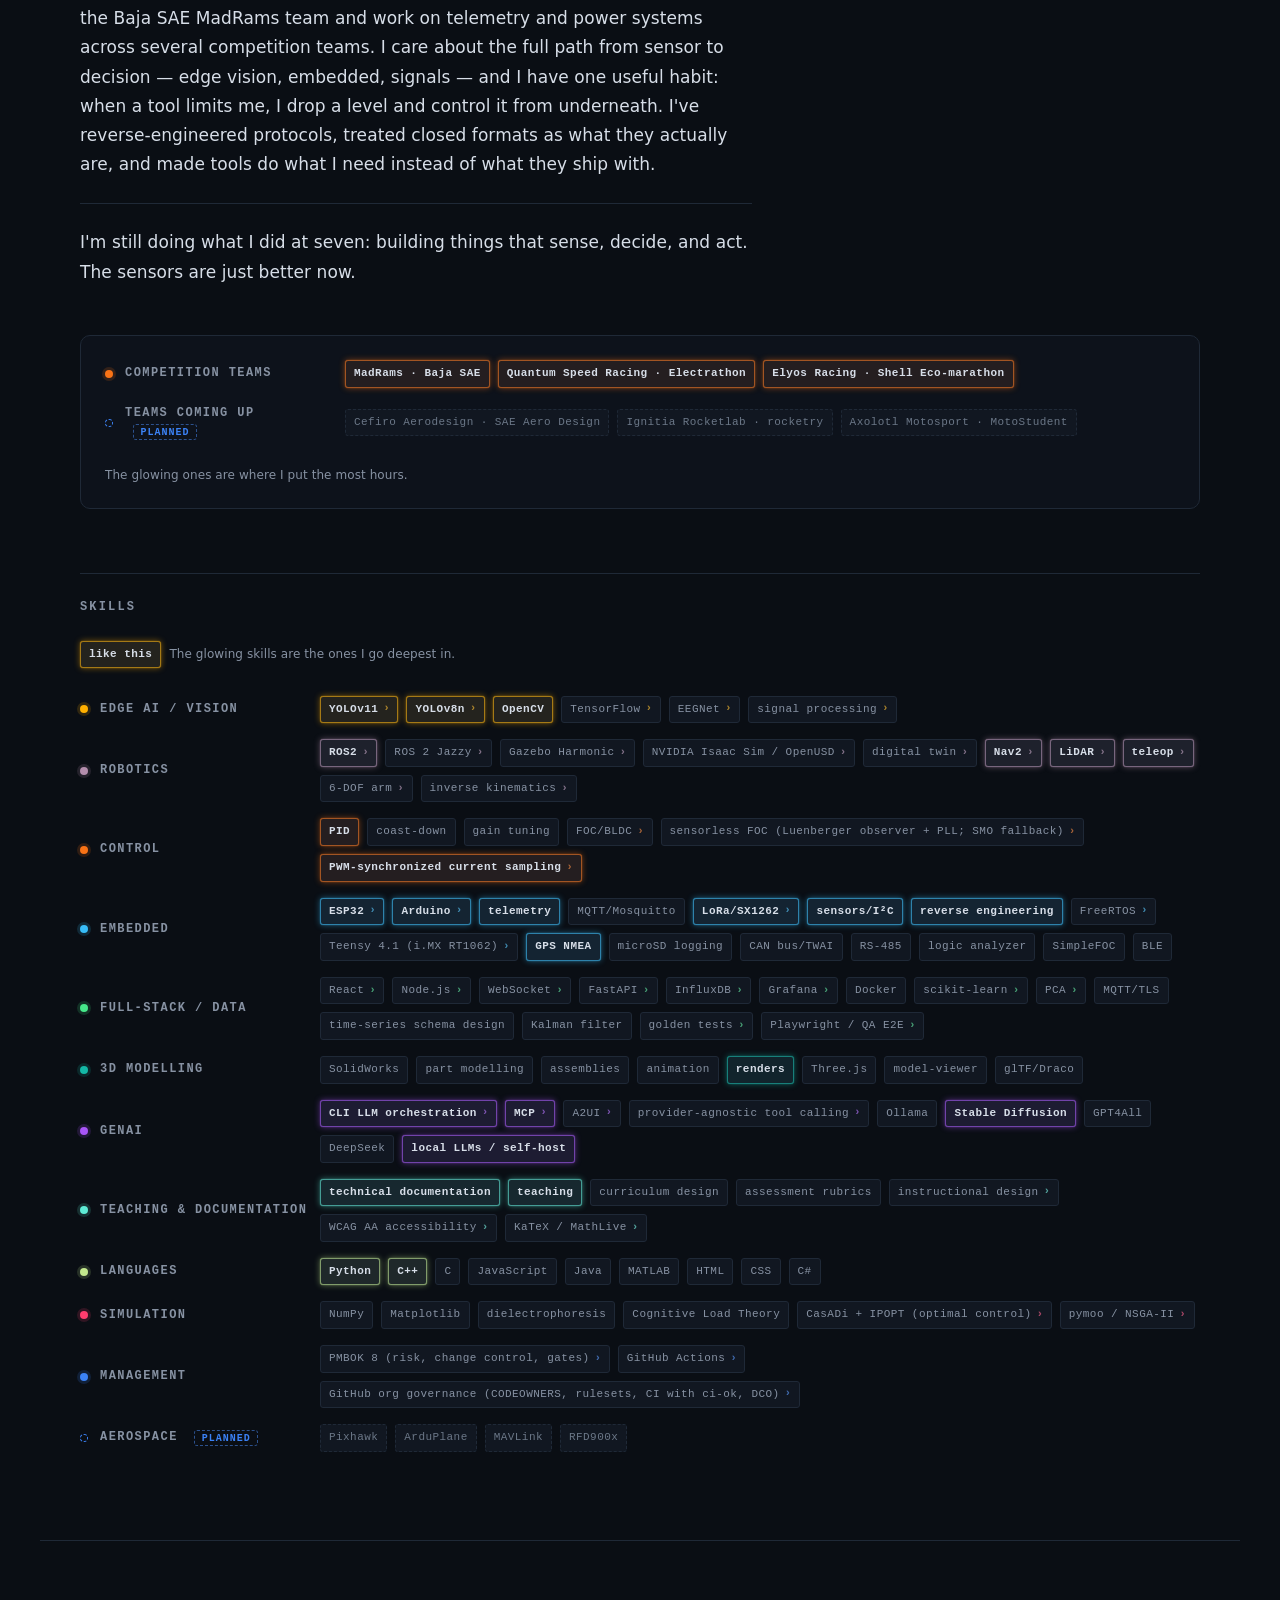
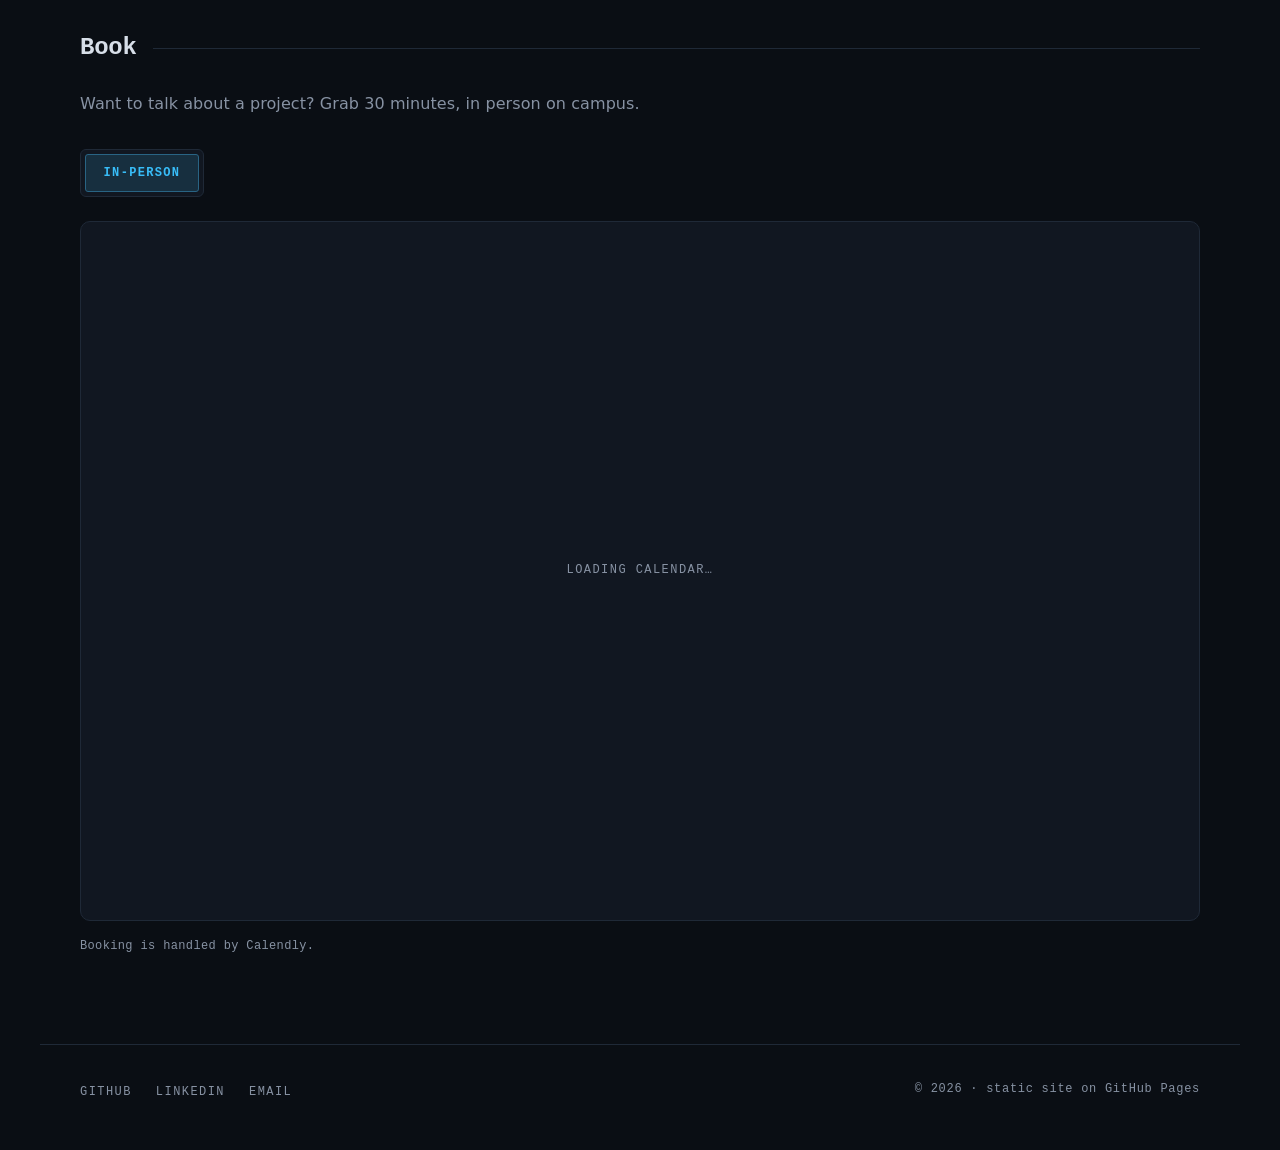
==== commit a8970131: "Robótica: héroe de Elyos Racing (control y autonomía) con lectura de banco e hitos del ADC; JTCS pas" ====
--- a/index.html
+++ b/index.html
@@ -118,16 +118,16 @@
           <p class="bank__addr"><span data-i18n="bank.label">Banco</span> 1</p>
           <h3 class="bank__name" id="bank-robotica" data-i18n="cat.robotica.name">Robótica</h3>
           <p class="bank__line" data-i18n="cat.robotica.line">Percibir: visión, brazos y navegación — máquinas que leen el mundo antes de moverse.</p>
-          <p class="bank__count" data-i18n="cat.robotica.count">4 canales</p>
-          <a class="bank__link" href="robotica" data-page-link data-i18n="cat.robotica.more">Ver los 4 · Robótica</a>
+          <p class="bank__count" data-i18n="cat.robotica.count">5 canales</p>
+          <a class="bank__link" href="robotica" data-page-link data-i18n="cat.robotica.more">Ver los 5 · Robótica</a>
           <div class="bank__rest">
             <p class="bank__rest-label" data-i18n="bank.rest">También en este banco</p>
             <ul>
-              <li class="rest" style="--ch: var(--ch-emerald)">
+              <li class="rest" style="--ch: var(--ch-amber)">
                 <span class="rest__addr">CH.1.2</span>
-                <span class="rest__name">AgroBot</span>
+                <span class="rest__name"><a class="rest__link" href="https://luisxavierxd.github.io/JTCS/" target="_blank" rel="noopener noreferrer">JTCS</a><span class="rest__note" data-i18n="rest.jtcs.note">demo en vivo · Guadalahacks 2026</span></span>
                 <svg class="rest__trace" viewBox="0 0 84 22" aria-hidden="true" focusable="false">
-                  <path pathLength="1" d="M3 19 C14 19 20 4 42 4 C62 4 70 12 81 15"/>
+                  <path pathLength="1" d="M3 19 H8 V15 H14 V19 H18 V11 H24 V19 H28 V7 H34 V19 H38 V4 H44 V19 H48 V4 H81"/>
                 </svg>
               </li>
               <li class="rest" style="--ch: var(--ch-violet)">
@@ -145,63 +145,70 @@
                   <path pathLength="1" d="M22 16 C30 16 32 6 40 6 H52 C60 6 62 16 70 16"/>
                 </svg>
               </li>
+              <li class="rest rest--more">
+                <a class="rest__link" href="robotica" data-page-link data-i18n="rest.robotica.more">+1 más</a>
+              </li>
             </ul>
           </div>
         </div>
 
-        <article class="channel" style="--ch: var(--ch-amber)">
+        <!-- Elyos Racing carries this bank: it is the current season's work and the one
+             with measured numbers. It keeps --ch-elyos rather than the bank's amber, like
+             Banky in bank 5: the team's blue is the premise. Every figure carries its
+             condition (bench, SIL, in progress); nothing here says "on the car" or "on track". -->
+        <article class="channel channel--hero" id="elyos" style="--ch: var(--ch-elyos)">
           <p class="channel__addr">CH.1.1</p>
-          <h4 class="channel__name">JTCS</h4>
-          <p class="channel__reading">
+          <h4 class="channel__name" data-i18n="proj.elyos.name">Elyos Racing · control y autonomía</h4>
+          <p class="channel__kicker" data-i18n="proj.elyos.kicker">Shell Eco-marathon · Prototype eléctrico + Autonomous Driving Challenge · temporada 2027 (desde agosto de 2026)</p>
+          <p class="channel__reading channel__reading--2l">
             <span class="reading__label" data-i18n="channel.readingLabel">LECTURA</span>
-            <span class="reading__value">06</span>
-            <span class="reading__unit" data-i18n="proj.jtcs.unit">conteo por carril</span>
+            <span class="reading__value">68 → 5.4 µs</span>
+            <span class="reading__unit" data-i18n="proj.elyos.unit">cómputo del lazo FOC · banco</span>
           </p>
-          <svg class="trace" viewBox="0 0 120 36" aria-hidden="true" focusable="false"><!-- TRACE: jtcs -
-               discrete count pulses per lane, each taller than the last until the green-time
-               allocation clamps at its ceiling and holds. -->
+          <svg class="trace" viewBox="0 0 120 36" role="img" aria-label="Traza ilustrativa, no datos crudos: el lazo pasa de ruidoso a limpio y regular" data-i18n-aria="proj.elyos.traceAria" focusable="false">
+            <title data-i18n="proj.elyos.traceTitle">Ilustrativa, no datos crudos</title>
+            <!-- TRACE: elyos - the loop before and after PWM-synchronized sampling: a jittery,
+                 uneven line on the left, then past the marker the same signal as a clean,
+                 regular period. Illustrative only, as the title says. -->
             <path pathLength="1" fill="none" stroke-width="2" stroke-linecap="round" stroke-linejoin="round"
-                  d="M4 30 H10 V25 H18 V30 H24 V19 H32 V30 H38 V13 H46 V30 H52 V7 H60 V30
-                     H66 V7 H74 V30 H80 V7 H88 V30 H96 V7 H116"/>
+                  d="M4 18 L7 10 L9 25 L12 12 L14 27 L17 9 L20 23 L23 14 L26 26 L29 11 L32 22 L35 15 L38 23 L41 16 L44 20 L48 18
+                     C52 8 59 8 63 18 C67 28 74 28 78 18 C82 8 89 8 93 18 C97 28 104 28 108 18 L116 18"/>
+            <rect x="46.5" y="2" width="3" height="3"/>
           </svg>
-          <p class="channel__tagline" data-i18n="proj.jtcs.tagline">Semáforos que se adaptan al tráfico en tiempo real.</p>
-          <p class="channel__blurb" data-i18n="proj.jtcs.blurb">Control de intersecciones con visión en el borde: un detector YOLOv11 cuenta vehículos por carril y reparte el verde con una fórmula derivada de Webster (HCM/MUTCD). Dashboard en React con simulación de red y ondas verdes; corre en Raspberry Pi. Guadalahacks 2026.</p>
+          <p class="channel__subreading" data-i18n="proj.elyos.sub">jitter 27 → 0.6 µs</p>
+          <p class="channel__result" data-i18n="proj.elyos.role">Lead de control del motor y del ADC · owner de la org</p>
+          <p class="channel__blurb" data-i18n="proj.elyos.blurb">Lidero el driver del motor y el kit autónomo del equipo Elyos Racing (Shell Eco-marathon). En el driver FOC (Teensy 4.1) implementé el muestreo de corriente sincronizado con el PWM: el cómputo del lazo bajó de ≈68 a ≈5.4 µs y el jitter de ≈27 a ≈0.6 µs, medidos en banco. Ahora encabezo el paso a FOC sensorless. Construí la mayor parte del stack ROS 2 del ADC (estimación, planeación y actuación), con perfiles de velocidad de energía óptima y un gemelo digital en Gazebo e Isaac Sim que ya corre en paralelo al hardware en banco. También diseñé la gobernanza y la gestión del equipo en GitHub, siguiendo PMBOK 8: 13 repos con CI.</p>
+          <div class="milestones">
+            <p class="milestones__head">
+              <span data-i18n="proj.elyos.ms.head">Hitos del ADC</span>
+              <span class="status status--integration"><span class="status__dot" aria-hidden="true"></span><span data-i18n="proj.elyos.ms.state">en calibración</span></span>
+            </p>
+            <ol class="milestones__list">
+              <li class="milestone milestone--done"><span data-i18n="proj.elyos.ms.1">Stack ROS 2 en SIL</span><span class="milestone__state" data-i18n="ms.done">hecho</span></li>
+              <li class="milestone milestone--done"><span data-i18n="proj.elyos.ms.2">Gemelo (Gazebo + Isaac Sim) en paralelo al hardware, en banco</span><span class="milestone__state" data-i18n="ms.done">hecho</span></li>
+              <li class="milestone milestone--pending"><span data-i18n="proj.elyos.ms.3">Montaje en el coche</span><span class="milestone__state" data-i18n="ms.pending">pendiente</span></li>
+              <li class="milestone milestone--pending"><span data-i18n="proj.elyos.ms.4">Demo autónoma (abr-2027)</span><span class="milestone__state" data-i18n="ms.pending">pendiente</span></li>
+              <li class="milestone milestone--pending"><span data-i18n="proj.elyos.ms.5">ADC Polonia, Silesia Ring (jun-2027)</span><span class="milestone__state" data-i18n="ms.pending">pendiente</span></li>
+            </ol>
+          </div>
           <ul class="badges">
-            <li class="badge">YOLOv11</li>
-            <li class="badge">Computer Vision</li>
-            <li class="badge">React 19</li>
-            <li class="badge">Node.js</li>
-            <li class="badge">WebSocket</li>
-            <li class="badge">Python</li>
-            <li class="badge">Raspberry Pi</li>
+            <li class="badge">FOC</li>
+            <li class="badge">Sensorless</li>
+            <li class="badge">Teensy 4.1</li>
+            <li class="badge">ROS 2</li>
+            <li class="badge">Gazebo</li>
+            <li class="badge">Isaac Sim / OpenUSD</li>
+            <li class="badge">CasADi</li>
+            <li class="badge">pymoo</li>
+            <li class="badge">PMBOK 8</li>
+            <li class="badge">GitHub Actions</li>
           </ul>
           <div class="channel__links">
-            <a class="btn btn--demo" href="https://luisxavierxd.github.io/JTCS/" target="_blank" rel="noopener noreferrer" data-i18n="proj.btn.demo">Demo en vivo</a>
-            <a class="btn btn--code" href="https://github.com/luisxavierxd/JTCS" target="_blank" rel="noopener noreferrer" data-i18n="proj.btn.code">Código</a>
-          </div>
-          <!-- Disclosure: one button, no clickable wrapper. Both labels live in the
-               DOM and CSS shows exactly one of them per aria-expanded state, so the
-               language pass (which only writes textContent per data-i18n key) and the
-               state change (pure CSS) can never overwrite each other. -->
-          <button class="disclosure" type="button" aria-expanded="false" aria-controls="panel-jtcs">
-            <svg class="disclosure__chevron" viewBox="0 0 12 12" aria-hidden="true" focusable="false">
-              <path d="M2.75 4.5 6 7.75 9.25 4.5" fill="none" stroke="currentColor" stroke-width="1.6" stroke-linecap="round" stroke-linejoin="round"/>
-            </svg>
-            <span class="disclosure__label disclosure__label--more" data-i18n="disclosure.more">Ver más</span>
-            <span class="disclosure__label disclosure__label--less" data-i18n="disclosure.less">Ver menos</span>
-          </button>
-          <div class="panel" id="panel-jtcs" hidden>
-            <div class="panel__inner">
-              <div class="panel__body">
-                <p class="panel__eyebrow" data-i18n="panel.eyebrow">Qué puedes probar</p>
-                <p class="panel__text" data-i18n="proj.jtcs.panel.body">Demo interactivo en el navegador — sin backend. Fase 1: ajusta el tráfico con +/− y ve cómo cambia el tiempo de verde (fórmula derivada de Webster). Fase 2: dibuja una red de intersecciones y simula autos con onda verde.</p>
-                <ul class="panel__list">
-                  <li data-i18n="proj.jtcs.panel.tech1">Detección en el borde con YOLOv11 sobre Raspberry Pi.</li>
-                  <li data-i18n="proj.jtcs.panel.tech2">Tiempos de verde según MUTCD/HCM.</li>
-                  <li data-i18n="proj.jtcs.panel.tech3">Onda verde sincronizada entre intersecciones.</li>
-                </ul>
-              </div>
-            </div>
+            <a class="btn btn--demo" href="https://elyos-racing.github.io/team-portfolio/members/luisxavierxd" target="_blank" rel="noopener noreferrer" data-i18n="proj.elyos.btn.work">Mi trabajo</a>
+            <a class="btn btn--code" href="https://elyos-racing.github.io/team-portfolio/projects/adc" target="_blank" rel="noopener noreferrer" data-i18n="proj.elyos.btn.adc">Kit autónomo</a>
+            <a class="btn btn--code" href="https://elyos-racing.github.io/team-portfolio/projects/driver" target="_blank" rel="noopener noreferrer">Driver FOC</a>
+            <!-- Governance (https://github.com/ELYOS-Racing/.github/blob/main/GOVERNANCE.md, key
+                 proj.elyos.btn.gov) goes here once the org's branch protection is live. Luis confirms. -->
           </div>
         </article>
       </section>
@@ -265,8 +272,8 @@
           <p class="bank__addr"><span data-i18n="bank.label">Banco</span> 3</p>
           <h3 class="bank__name" id="bank-telemetria" data-i18n="cat.telemetria.name">Telemetría y potencia</h3>
           <p class="bank__line" data-i18n="cat.telemetria.line">Coches de competencia que se explican solos: telemetría en pista y los sistemas de potencia que la alimentan.</p>
-          <p class="bank__count" data-i18n="cat.telemetria.count">3 canales</p>
-          <a class="bank__link" href="telemetria" data-page-link data-i18n="cat.telemetria.more">Ver los 3 · Telemetría</a>
+          <p class="bank__count" data-i18n="cat.telemetria.count">2 canales</p>
+          <a class="bank__link" href="telemetria" data-page-link data-i18n="cat.telemetria.more">Ver los 2 · Telemetría</a>
           <div class="bank__rest">
             <p class="bank__rest-label" data-i18n="bank.rest">También en este banco</p>
             <ul>
@@ -277,12 +284,8 @@
                   <path pathLength="1" d="M3 4 L11 7 L15 5 L23 9 L27 7 L35 11 L39 9 L47 13 L51 11 L59 15 L63 13 L71 17 L75 16 L81 19"/>
                 </svg>
               </li>
-              <li class="rest" style="--ch: var(--ch-elyos)">
-                <span class="rest__addr">CH.3.3</span>
-                <span class="rest__name">Silca Elyos Racing</span>
-                <svg class="rest__trace" viewBox="0 0 84 22" aria-hidden="true" focusable="false">
-                  <path pathLength="1" d="M3 17 L12 5 L28 12 L37 4 L53 11 L62 4 L78 10"/>
-                </svg>
+              <li class="rest rest--xref" style="--ch: var(--ch-elyos)">
+                <a class="rest__link" href="robotica#elyos" data-page-link data-i18n="rest.elyos.xref">Elyos · driver FOC ↗ Robótica</a>
               </li>
             </ul>
           </div>
@@ -561,7 +564,7 @@
         <ul class="pills">
           <li class="pill pill--expert">MadRams · Baja SAE</li>
           <li class="pill pill--expert">Quantum Speed Racing · Electrathon</li>
-          <li class="pill" data-i18n="team.elyos">Silca Elyos · Shell Eco Marathon</li>
+          <li class="pill pill--expert" data-i18n="team.elyos">Elyos Racing · Shell Eco-marathon</li>
         </ul>
       </div>
       <div class="skills__group skills__group--planned" style="--ch: var(--ch-elyos)">
@@ -602,6 +605,10 @@
         <span class="skills__group-name" data-i18n="about.skills.robotics">Robótica</span>
         <ul class="pills">
           <li class="pill pill--expert" data-skill="ROS2">ROS2</li>
+          <li class="pill" data-skill="ROS 2 Jazzy">ROS 2 Jazzy</li>
+          <li class="pill" data-skill="Gazebo Harmonic">Gazebo Harmonic</li>
+          <li class="pill" data-skill="Isaac Sim / OpenUSD">NVIDIA Isaac Sim / OpenUSD</li>
+          <li class="pill" data-skill="digital twin" data-i18n="skill.twin">gemelo digital</li>
           <li class="pill pill--expert" data-skill="Nav2">Nav2</li>
           <li class="pill pill--expert" data-skill="LiDAR">LiDAR</li>
           <li class="pill pill--expert" data-skill="teleop">teleop</li>
@@ -614,10 +621,11 @@
         <span class="skills__group-name" data-i18n="about.skills.control">Control</span>
         <ul class="pills">
           <li class="pill pill--expert">PID</li>
-          <li class="pill">pulse-and-coast</li>
           <li class="pill">coast-down</li>
           <li class="pill" data-i18n="skill.gainTuning">sintonía de ganancias</li>
-          <li class="pill">FOC/BLDC</li>
+          <li class="pill" data-skill="FOC/BLDC">FOC/BLDC</li>
+          <li class="pill" data-skill="sensorless FOC" data-i18n="skill.sensorless">FOC sensorless (observador Luenberger + PLL; SMO de respaldo)</li>
+          <li class="pill pill--expert" data-skill="PWM-synced sampling" data-i18n="skill.pwmSync">muestreo de corriente sincronizado con PWM</li>
         </ul>
       </div>
       <div class="skills__group" style="--ch: var(--ch-cyan)">
@@ -632,6 +640,7 @@
           <li class="pill pill--expert" data-i18n="skill.sensors">sensores/I²C</li>
           <li class="pill pill--expert" data-i18n="skill.reverseEng">ingeniería inversa</li>
           <li class="pill" data-skill="FreeRTOS">FreeRTOS</li>
+          <li class="pill" data-skill="Teensy 4.1">Teensy 4.1 (i.MX RT1062)</li>
           <li class="pill pill--expert">GPS NMEA</li>
           <li class="pill">microSD logging</li>
           <li class="pill">CAN bus/TWAI</li>
@@ -726,6 +735,17 @@
           <li class="pill">Matplotlib</li>
           <li class="pill">dielectrophoresis</li>
           <li class="pill">Cognitive Load Theory</li>
+          <li class="pill" data-skill="CasADi" data-i18n="skill.casadi">CasADi + IPOPT (control óptimo)</li>
+          <li class="pill" data-skill="pymoo">pymoo / NSGA-II</li>
+        </ul>
+      </div>
+      <div class="skills__group" style="--ch: var(--ch-elyos)">
+        <span class="skills__dot" aria-hidden="true"></span>
+        <span class="skills__group-name" data-i18n="about.skills.management">Gestión</span>
+        <ul class="pills">
+          <li class="pill" data-skill="PMBOK 8" data-i18n="skill.pmbok">PMBOK 8 (riesgos, control de cambios, gates)</li>
+          <li class="pill" data-skill="GitHub Actions">GitHub Actions</li>
+          <li class="pill" data-skill="GitHub org governance" data-i18n="skill.orgGov">gobernanza de org en GitHub (CODEOWNERS, rulesets, CI con ci-ok, DCO)</li>
         </ul>
       </div>
       <div class="skills__group skills__group--planned" style="--ch: var(--ch-elyos)">
--- a/styles.css
+++ b/styles.css
@@ -44,7 +44,7 @@
      eye on --bg, and no two colors ever share a board. */
   --ch-coche:   #f97316; /* Coche MadRams — Baja rust-orange (vs. lime)  */
   --ch-quantum: #a855f7; /* Quantum       — high-voltage electric purple */
-  --ch-elyos:   #3b82f6; /* Silca Elyos   — award steel-blue             */
+  --ch-elyos:   #3b82f6; /* Elyos Racing  — team steel-blue              */
   --ch-teal:    #5eead4; /* LaTeX Studio  — typeset paper-mint           */
   --ch-indigo:  #818cf8; /* Frenado Magn. — field-line periwinkle        */
   --ch-orchid:  #c084fc; /* LLM / Orquest.— agent-orchestration violet   */
@@ -811,7 +811,7 @@
   background: color-mix(in srgb, var(--ch) 22%, var(--rule));
 }
 
-/* Award ribbon — one module carries it (Silca Elyos), so it is a modifier on
+/* Award ribbon — kept for a module that carries a prize; it is a modifier on
    the module rather than a channel of its own. */
 .channel__award {
   display: flex;
@@ -2668,3 +2668,123 @@
   color: var(--dim-strong);
 }
 .vehicle-noscript a { color: var(--ch); }
+
+/* --------------------------------------------------------------------------
+   Elyos hero (bank 1): kicker, second readout, ADC milestones, teaser links
+   -------------------------------------------------------------------------- */
+
+/* context line under the name: where and when, quieter than the tagline */
+.channel > .channel__kicker {
+  font-size: var(--t-sm);
+  line-height: 1.5;
+  color: var(--dim-strong);
+}
+
+/* the second measured channel, read under the main one in the same mono voice */
+.channel > .channel__subreading {
+  margin-top: var(--s2);
+  font-family: var(--font-mono);
+  font-size: var(--t-sm);
+  font-weight: 700;
+  letter-spacing: 0.04em;
+  font-variant-numeric: tabular-nums;
+  color: color-mix(in srgb, var(--ch) 70%, var(--text));
+}
+
+/* ADC milestones: a real sequence, so an ordered list. Done is a lit square,
+   pending a dashed empty one, and each row also says its state in words. */
+.milestones {
+  padding: var(--s3) var(--s4);
+  background: var(--panel-2);
+  border: 1px solid var(--rule);
+  border-radius: var(--r-md);
+}
+
+.milestones__head {
+  display: flex;
+  flex-wrap: wrap;
+  align-items: center;
+  justify-content: space-between;
+  gap: var(--s2) var(--s3);
+  font-family: var(--font-mono);
+  font-size: var(--t-sm);
+  font-weight: 700;
+  color: var(--dim-strong);
+}
+
+.milestones__list {
+  list-style: none;
+  margin: var(--s3) 0 0;
+  padding: 0;
+  display: grid;
+  gap: var(--s2);
+}
+
+.milestone {
+  display: grid;
+  grid-template-columns: 8px minmax(0, 1fr) auto;
+  align-items: baseline;
+  gap: var(--s3);
+  font-size: var(--t-sm);
+  line-height: 1.45;
+  color: var(--text);
+}
+
+.milestone::before {
+  content: "";
+  width: 8px;
+  height: 8px;
+  align-self: center;
+  background: var(--ch);
+  box-shadow: 0 0 5px color-mix(in srgb, var(--ch) 60%, transparent);
+}
+
+.milestone--pending { color: var(--dim-strong); }
+.milestone--pending::before {
+  background: transparent;
+  border: 1px dashed var(--dim-strong);
+  box-shadow: none;
+}
+
+.milestone__state {
+  font-family: var(--font-mono);
+  font-size: var(--t-2xs);
+  font-weight: 700;
+  letter-spacing: 0.08em;
+  text-transform: uppercase;
+  color: var(--dim-strong);
+}
+
+.milestone--done .milestone__state { color: color-mix(in srgb, var(--ch) 72%, var(--dim-strong)); }
+
+/* teaser rows that are links: JTCS keeps its live demo, «+1 more» opens the
+   bank, and the cross-reference in bank 3 points at the hero in bank 1 */
+.rest__link {
+  color: var(--text);
+  text-decoration: underline;
+  text-decoration-color: color-mix(in srgb, var(--ch) 45%, transparent);
+  text-underline-offset: 0.2em;
+}
+
+.rest__link:hover { color: var(--ch); }
+
+.rest__note {
+  display: block;
+  margin-top: 0.15rem;
+  font-family: var(--font-mono);
+  font-size: var(--t-sm);
+  letter-spacing: 0.04em;
+  color: var(--dim-strong);
+}
+
+.rest--more,
+.rest--xref {
+  display: block;
+  font-family: var(--font-mono);
+  font-size: var(--t-sm);
+  font-weight: 700;
+  letter-spacing: 0.06em;
+}
+
+.rest--more .rest__link { color: var(--dim-strong); }
+.rest--more .rest__link:hover { color: var(--ch); }
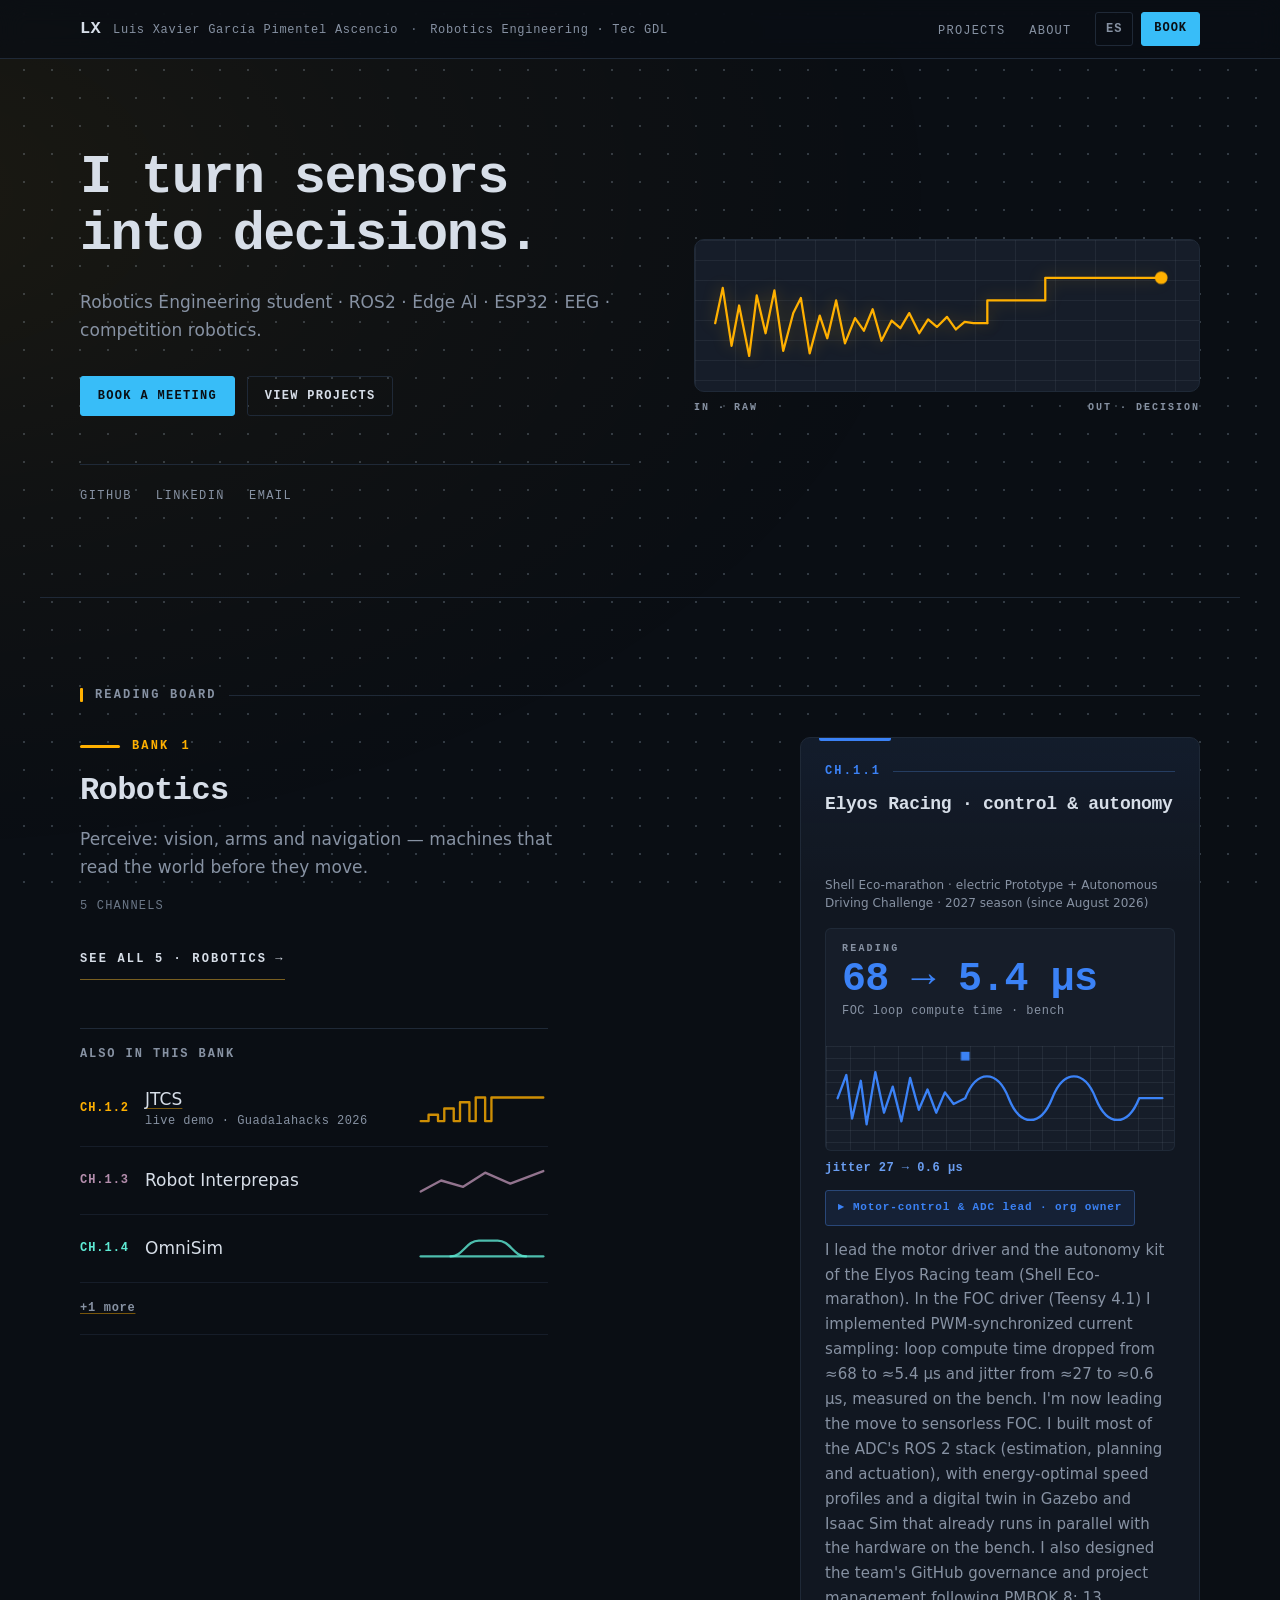
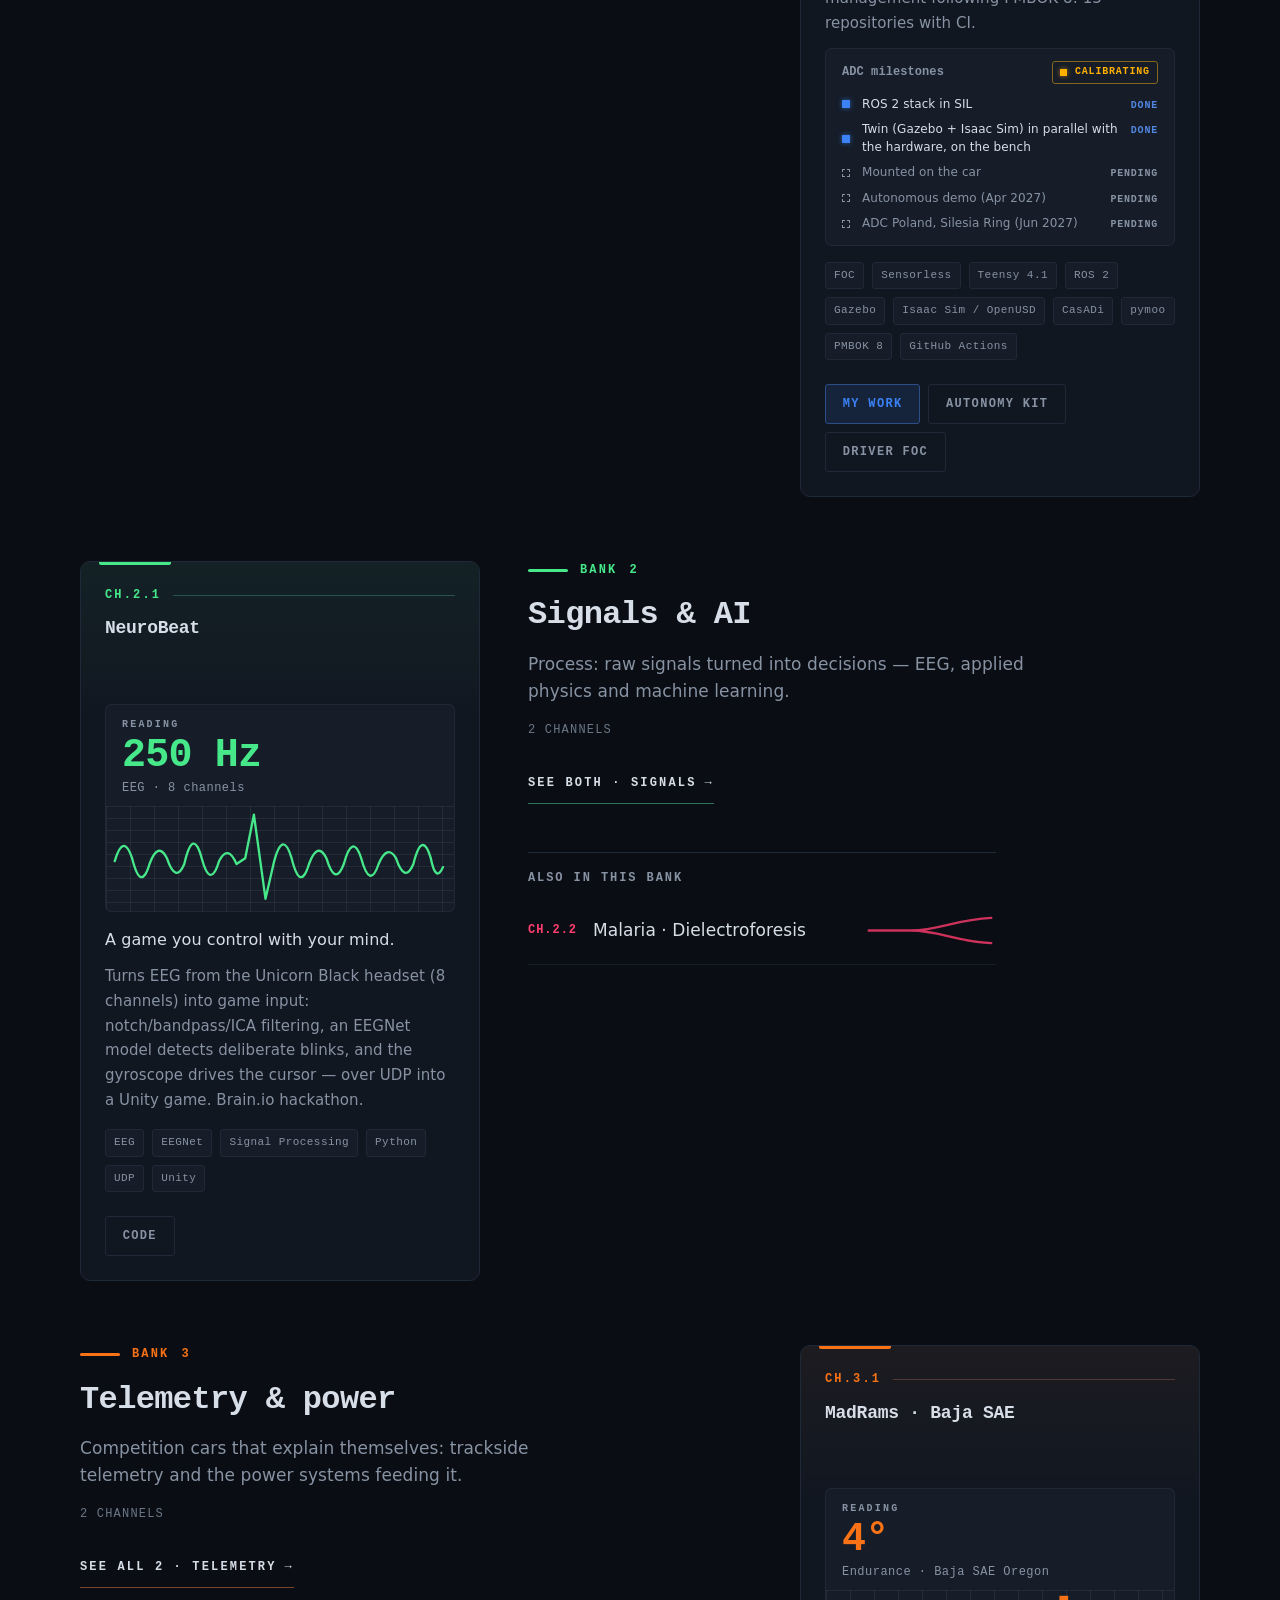
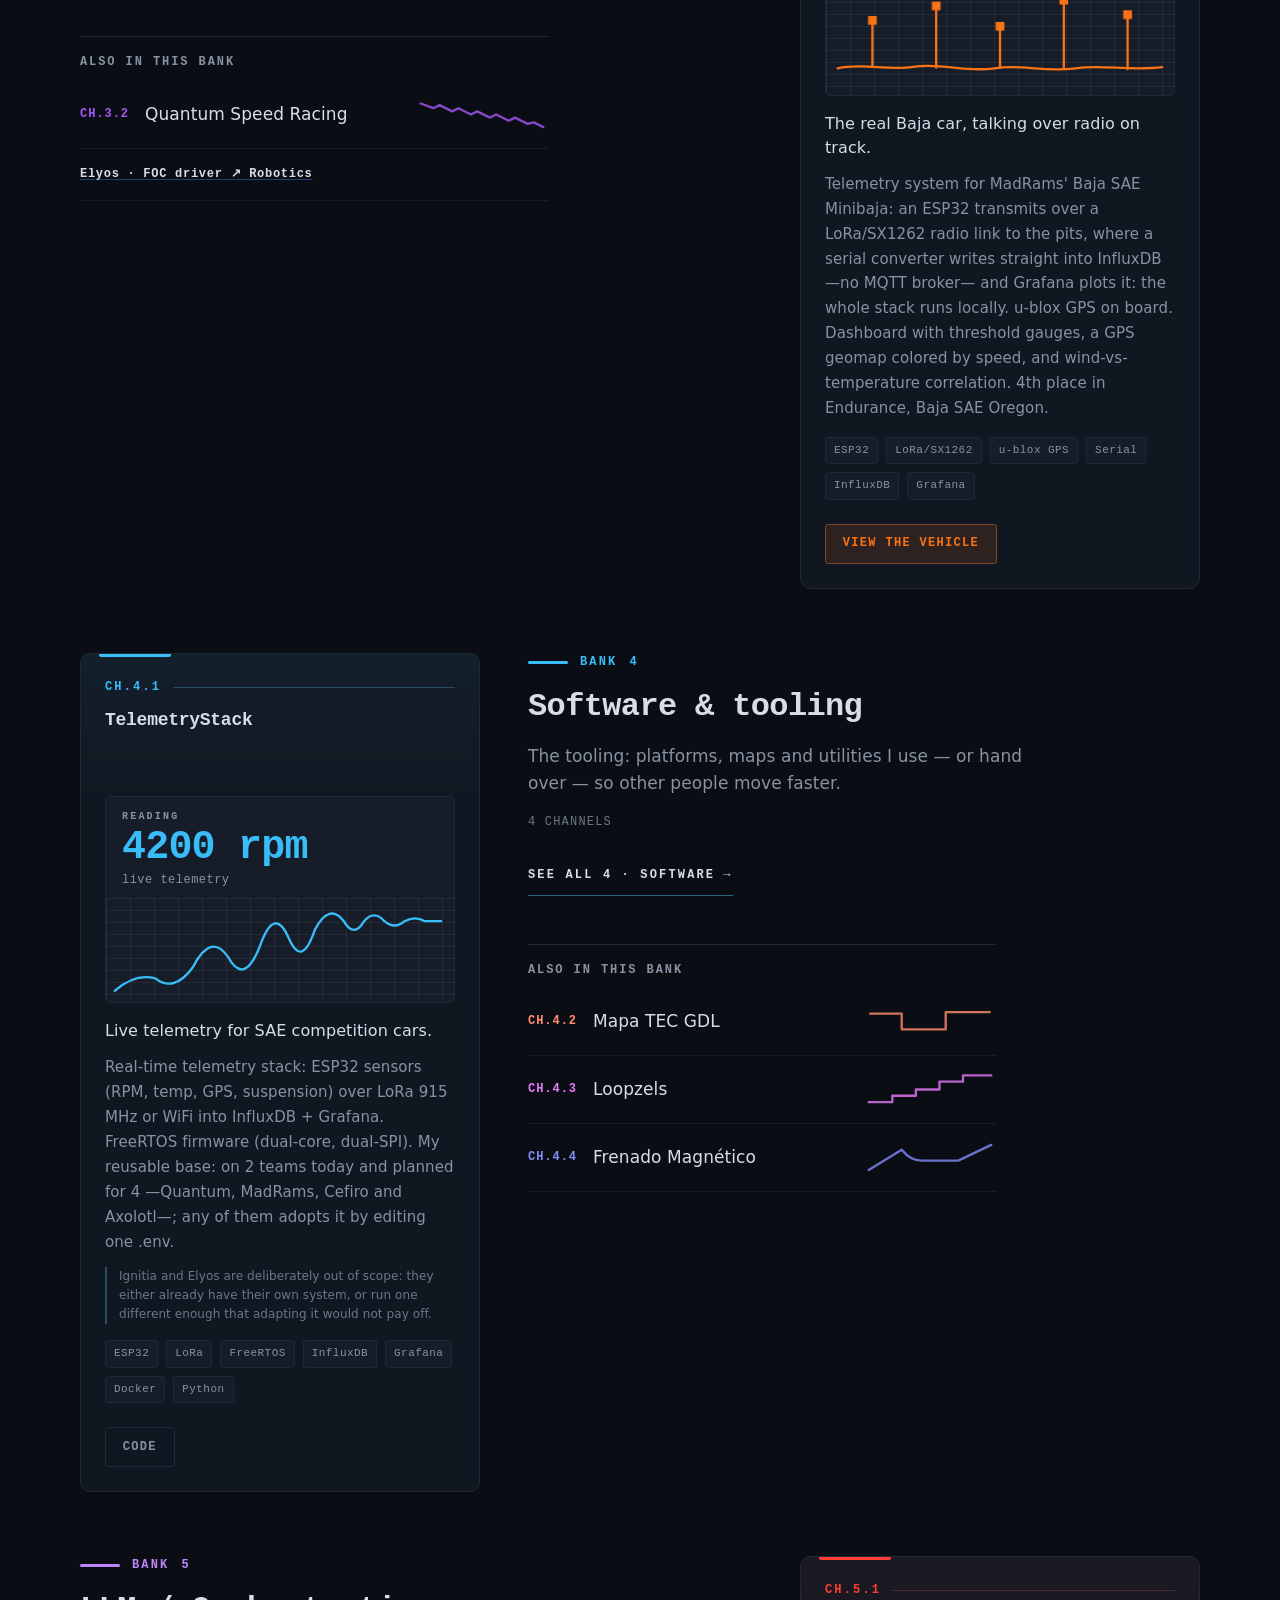
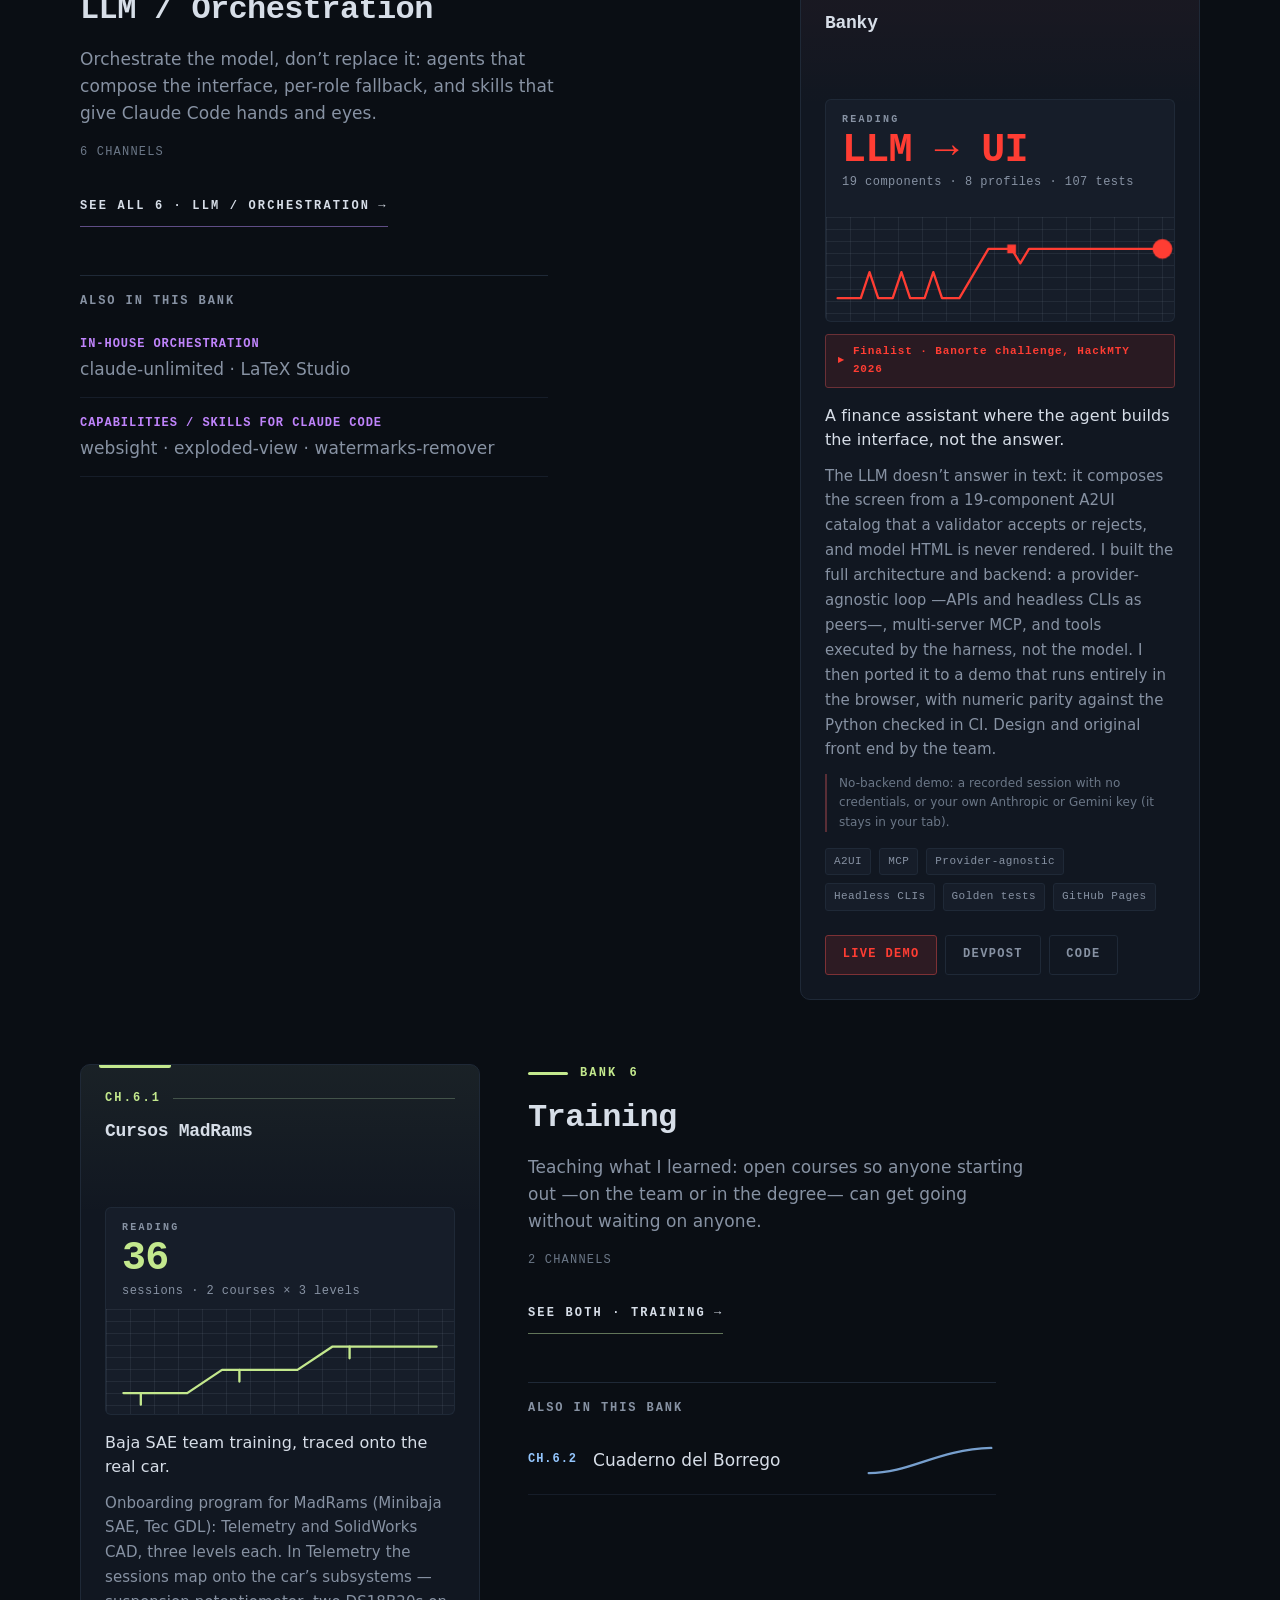
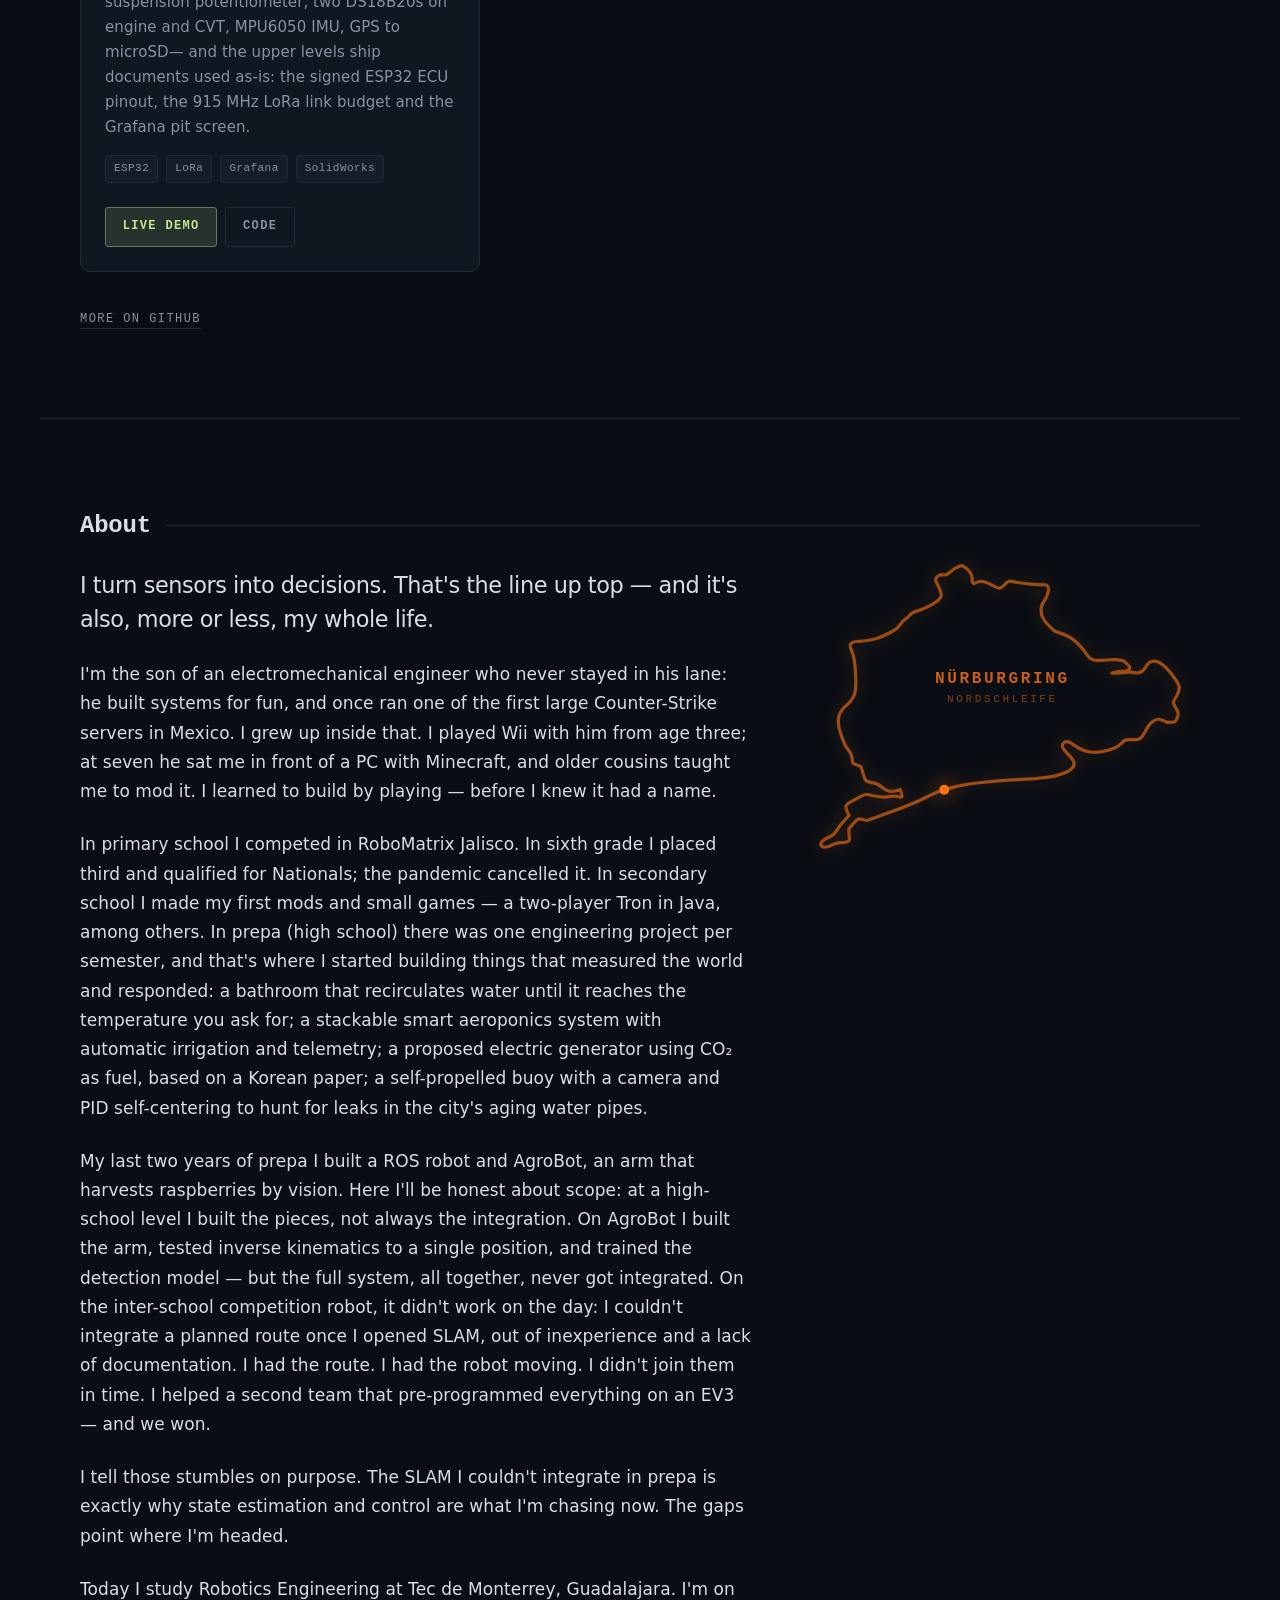
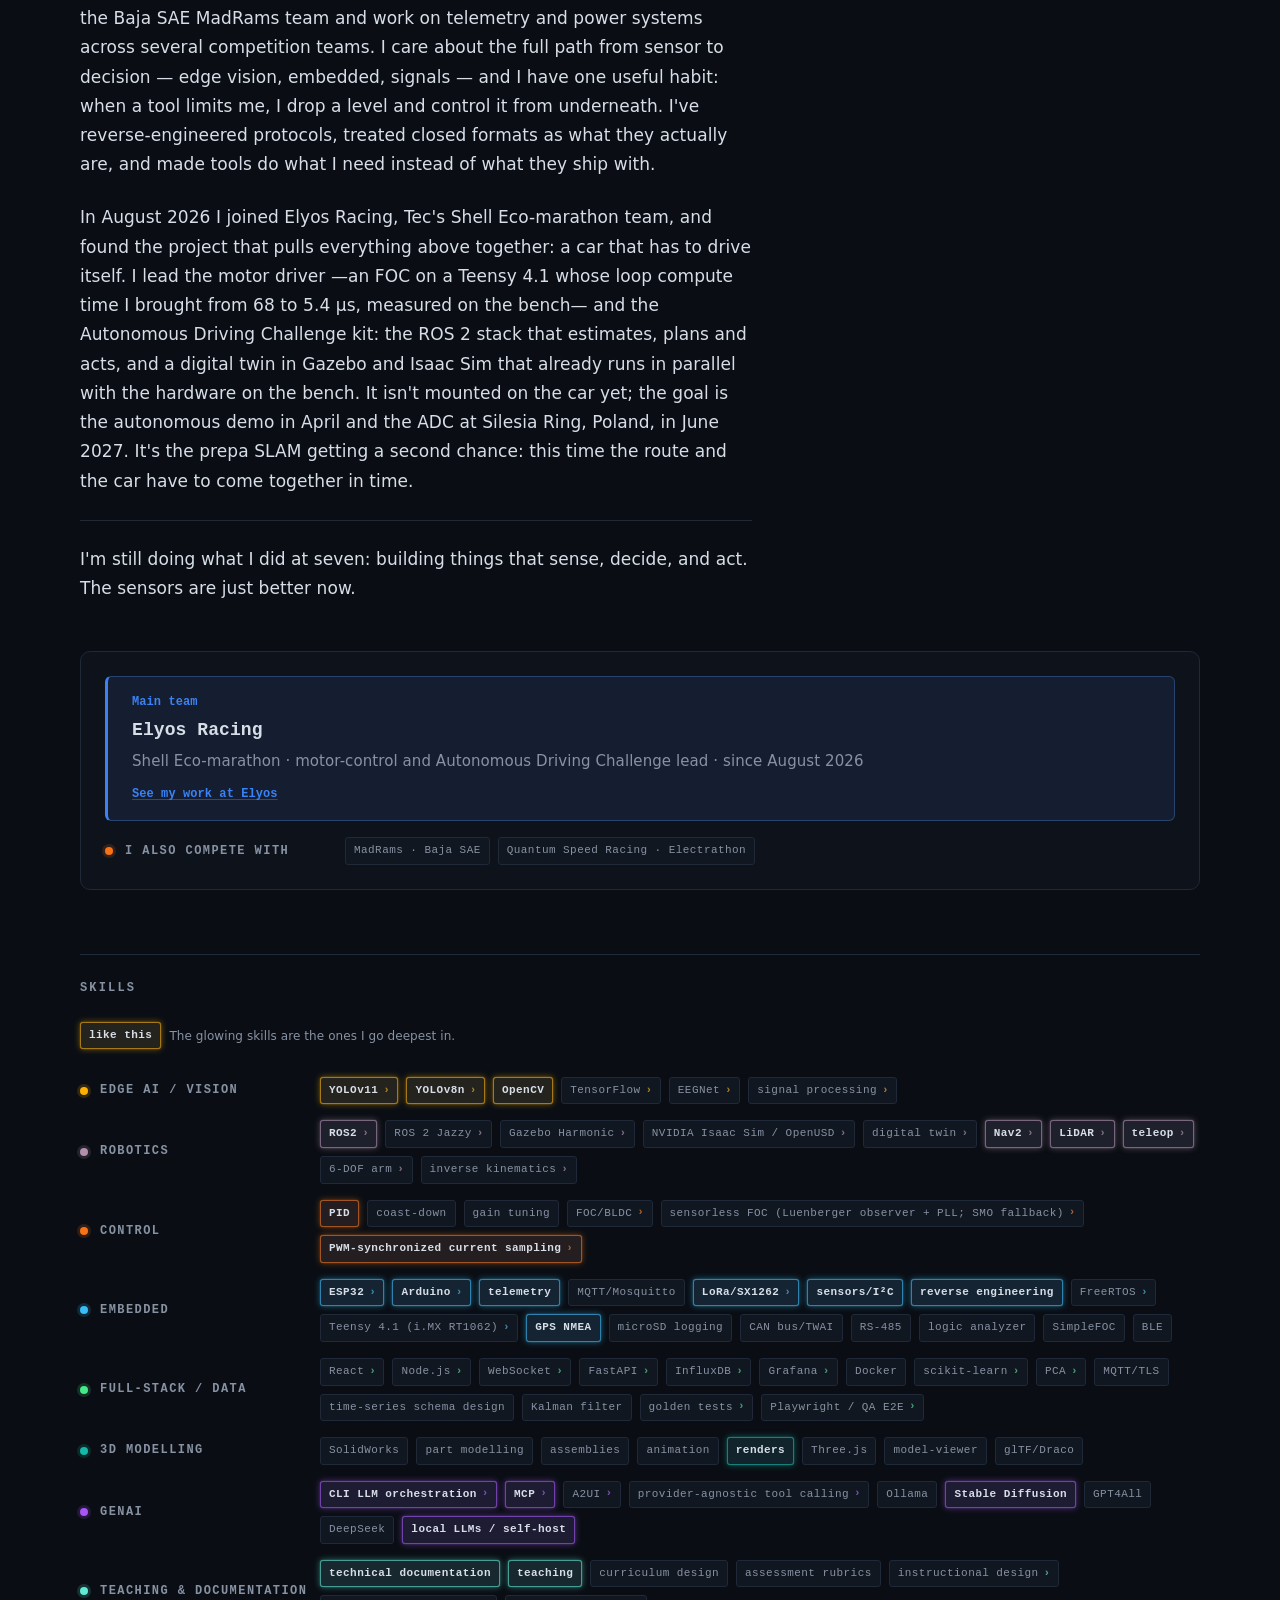
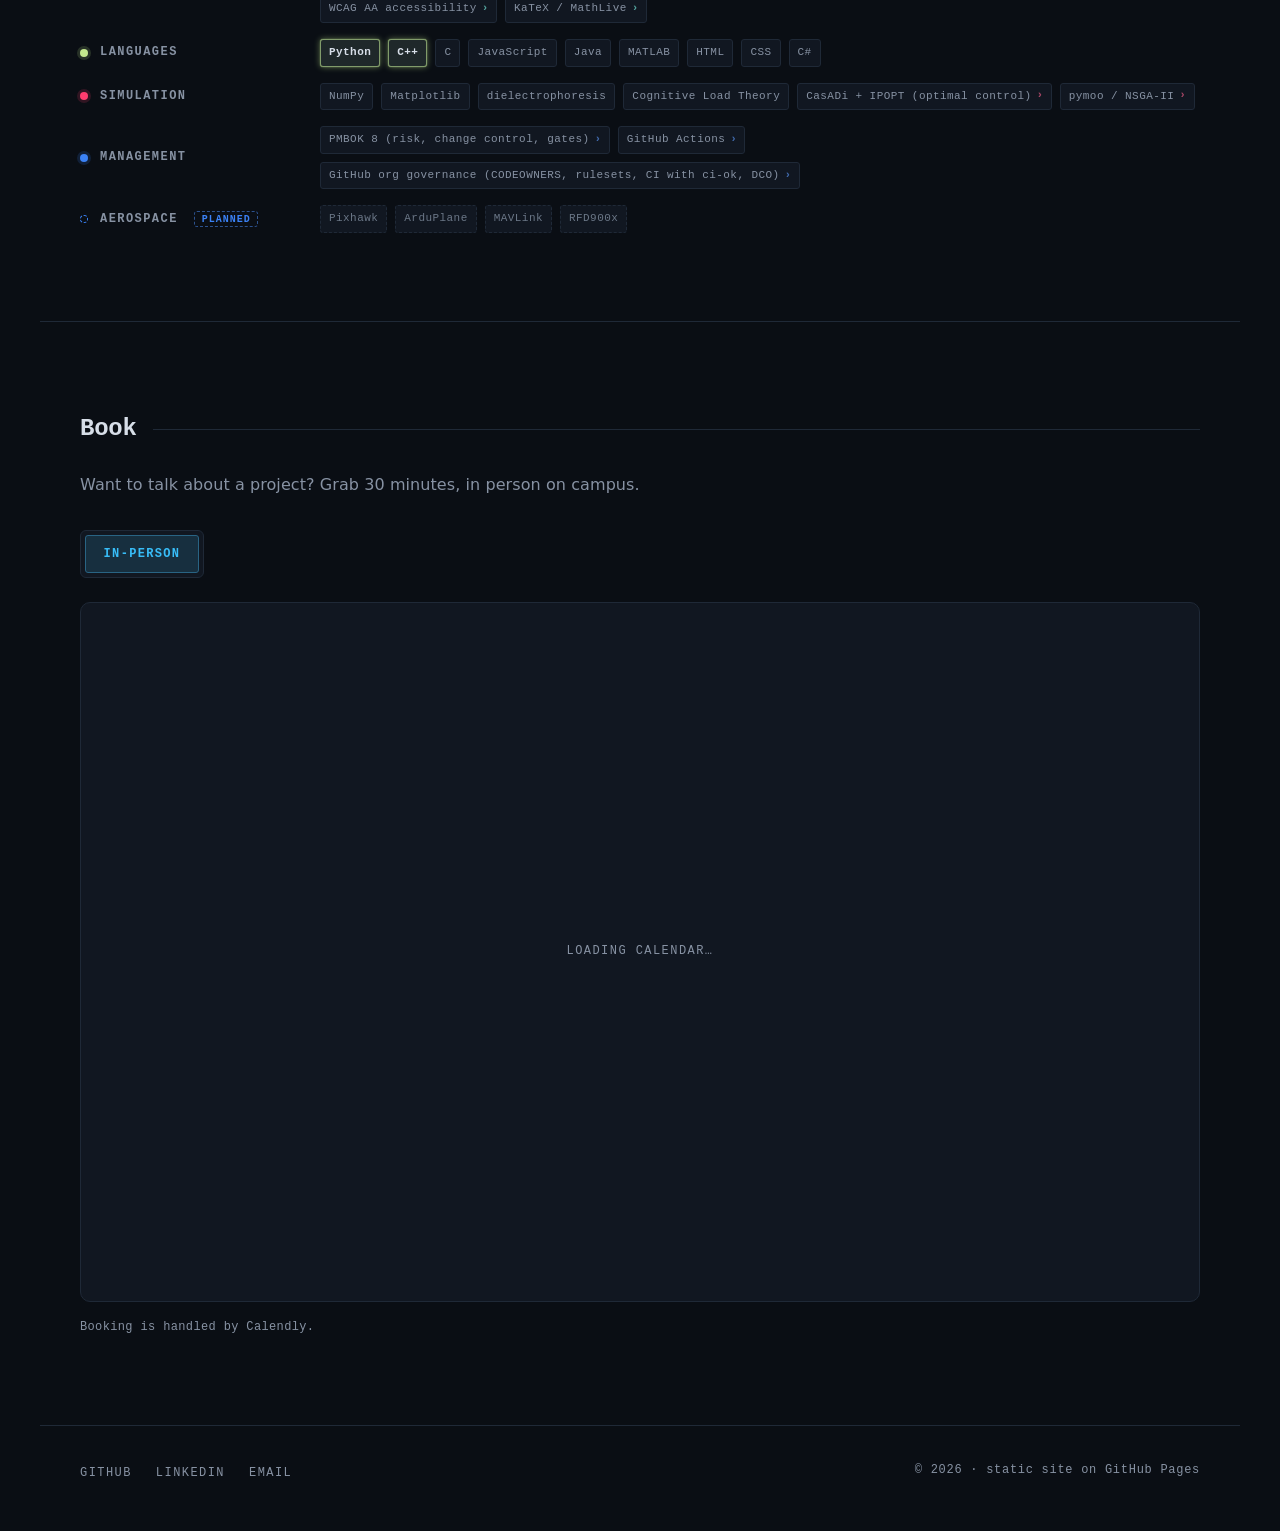
==== commit f75197cd: "Sobre mí: Elyos Racing como equipo principal, MadRams y Quantum abajo, sin equipos por venir; párraf" ====
--- a/index.html
+++ b/index.html
@@ -551,35 +551,29 @@
       <p data-i18n="about.n4">Los últimos dos años de prepa hice un robot con ROS y AgroBot, un brazo que recolecta frambuesas por visión. Aquí soy honesto sobre el alcance: a nivel prepa construí las piezas, no siempre la integración. En AgroBot armé el brazo, probé la cinemática inversa a una posición y entrené el modelo de detección — pero el sistema completo, todo junto, no llegó a integrarse. En el robot de interprepas, el día de la competencia no funcionó: no logré integrar una ruta planificada al abrir SLAM, por inexperiencia y falta de documentación. Tenía la ruta. Tenía el robot moviéndose. No los uní a tiempo. Ayudé a un segundo equipo que preprogramó todo en un EV3 — y ganamos.</p>
       <p data-i18n="about.n5">Cuento esos tropiezos a propósito. El SLAM que no pude integrar en prepa es exactamente la razón por la que hoy me obsesiona la estimación de estado y el control. Los huecos marcan hacia dónde voy.</p>
       <p data-i18n="about.n6">Ahora estudio Ingeniería en Robótica en el Tec de Monterrey, Campus Guadalajara. Formo parte del equipo Baja SAE MadRams y trabajo en telemetría y sistemas de potencia de varios equipos de competencia. Me interesa el camino completo del sensor a la decisión — visión en el borde, embebidos, señales — y tengo una manía útil: cuando una herramienta me limita, bajo un nivel y la controlo por debajo. He revertido protocolos, tratado formatos cerrados como lo que son, y hecho que las herramientas hagan lo que necesito, no lo que traen de fábrica.</p>
+      <p data-i18n="about.adc">En agosto de 2026 entré a Elyos Racing, el equipo del Tec en Shell Eco-marathon, y ahí encontré el proyecto que junta todo lo anterior: un coche que tiene que manejar solo. Lidero el driver del motor —un FOC en Teensy 4.1 al que le bajé el cómputo del lazo de 68 a 5.4 µs, medido en banco— y el kit del Autonomous Driving Challenge: el stack de ROS 2 que estima, planea y actúa, y un gemelo digital en Gazebo e Isaac Sim que ya corre en paralelo al hardware en banco. Todavía no va montado en el coche; la meta es la demo autónoma en abril y el ADC en Silesia Ring, Polonia, en junio de 2027. Es el SLAM de la prepa con una segunda oportunidad: esta vez la ruta y el coche tienen que unirse a tiempo.</p>
       <p data-i18n="about.n7">Sigo en lo mismo que a los siete: construir cosas que perciben, deciden y actúan. Solo que ahora los sensores son mejores.</p>
     </div>
 
     <!-- Teams are stated separately from skills: one is where the work happens,
-         the other is what it uses. The upcoming three are marked planned in
-         words and in style, same contract as the Aeroespacial legend group. -->
+         the other is what it uses. Elyos is the main team this season, so it gets
+         its own row with the role and a door to the card; the other two stay below
+         as a plain list. -->
     <div class="teams">
+      <div class="team-main" style="--ch: var(--ch-elyos)">
+        <p class="team-main__label" data-i18n="about.teams.main">Equipo principal</p>
+        <p class="team-main__name">Elyos Racing</p>
+        <p class="team-main__role" data-i18n="about.teams.mainRole">Shell Eco-marathon · lead de control del motor y del Autonomous Driving Challenge · desde agosto de 2026</p>
+        <a class="team-main__link" href="robotica#elyos" data-page-link data-i18n="about.teams.mainLink">Ver mi trabajo en Elyos</a>
+      </div>
       <div class="skills__group" style="--ch: var(--ch-coche)">
         <span class="skills__dot" aria-hidden="true"></span>
-        <span class="skills__group-name" data-i18n="about.teams">Equipos de competencia</span>
-        <ul class="pills">
-          <li class="pill pill--expert">MadRams · Baja SAE</li>
-          <li class="pill pill--expert">Quantum Speed Racing · Electrathon</li>
-          <li class="pill pill--expert" data-i18n="team.elyos">Elyos Racing · Shell Eco-marathon</li>
-        </ul>
-      </div>
-      <div class="skills__group skills__group--planned" style="--ch: var(--ch-elyos)">
-        <span class="skills__dot" aria-hidden="true"></span>
-        <span class="skills__group-name">
-          <span data-i18n="about.teams.soon">Equipos por venir</span>
-          <span class="skills__status" data-i18n="about.skills.aeroStatus">en diseño</span>
-        </span>
-        <ul class="pills">
-          <li class="pill">Cefiro Aerodesign · SAE Aero Design</li>
-          <li class="pill" data-i18n="team.ignitia">Ignitia Rocketlab · cohetería</li>
-          <li class="pill">Axolotl Motosport · MotoStudent</li>
-        </ul>
-      </div>
-      <p class="tier-note" data-i18n="about.teams.note">Los que brillan son donde pongo más horas.</p>
+        <span class="skills__group-name" data-i18n="about.teams.also">También compito con</span>
+        <ul class="pills">
+          <li class="pill">MadRams · Baja SAE</li>
+          <li class="pill">Quantum Speed Racing · Electrathon</li>
+        </ul>
+      </div>
     </div>
 
     <div class="skills">
--- a/styles.css
+++ b/styles.css
@@ -2788,3 +2788,50 @@
 
 .rest--more .rest__link { color: var(--dim-strong); }
 .rest--more .rest__link:hover { color: var(--ch); }
+
+/* Main team: the season's team gets its own row above the plain list, in its
+   channel colour, with the role and a link to its card. */
+.team-main {
+  display: grid;
+  gap: var(--s2);
+  padding: var(--s4) var(--s5);
+  background: color-mix(in srgb, var(--ch) 7%, var(--panel));
+  border: 1px solid color-mix(in srgb, var(--ch) 30%, var(--rule));
+  border-left: 3px solid var(--ch);
+  border-radius: var(--r-md);
+}
+
+.team-main__label {
+  font-family: var(--font-mono);
+  font-size: var(--t-sm);
+  font-weight: 700;
+  color: var(--ch);
+}
+
+.team-main__name {
+  font-family: var(--font-mono);
+  font-weight: 700;
+  font-size: var(--t-xl);
+  line-height: 1.2;
+  color: var(--text);
+}
+
+.team-main__role {
+  font-size: var(--t-md);
+  line-height: 1.55;
+  color: var(--dim-strong);
+}
+
+.team-main__link {
+  justify-self: start;
+  margin-top: var(--s1, 0.25rem);
+  font-family: var(--font-mono);
+  font-size: var(--t-sm);
+  font-weight: 700;
+  color: var(--ch);
+  text-decoration: underline;
+  text-decoration-color: color-mix(in srgb, var(--ch) 45%, transparent);
+  text-underline-offset: 0.2em;
+}
+
+.team-main__link:hover { text-decoration-color: var(--ch); }
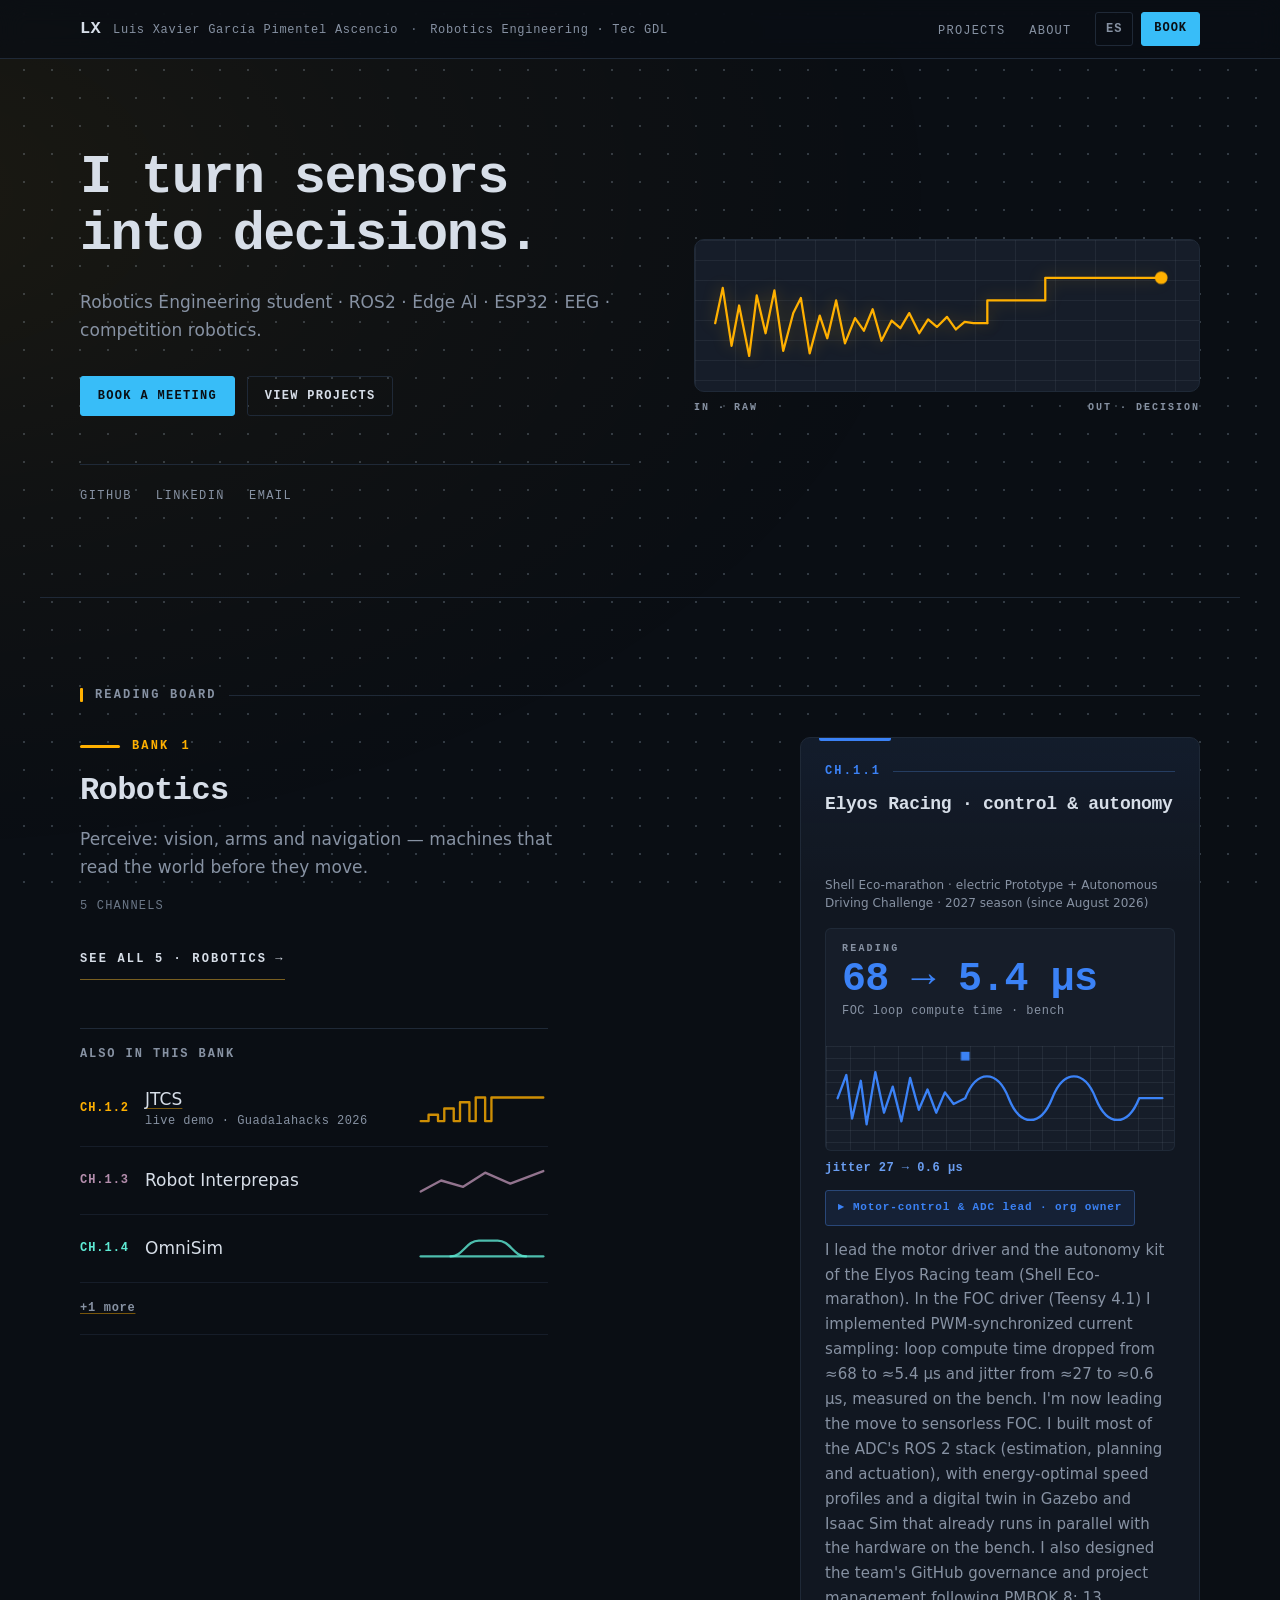
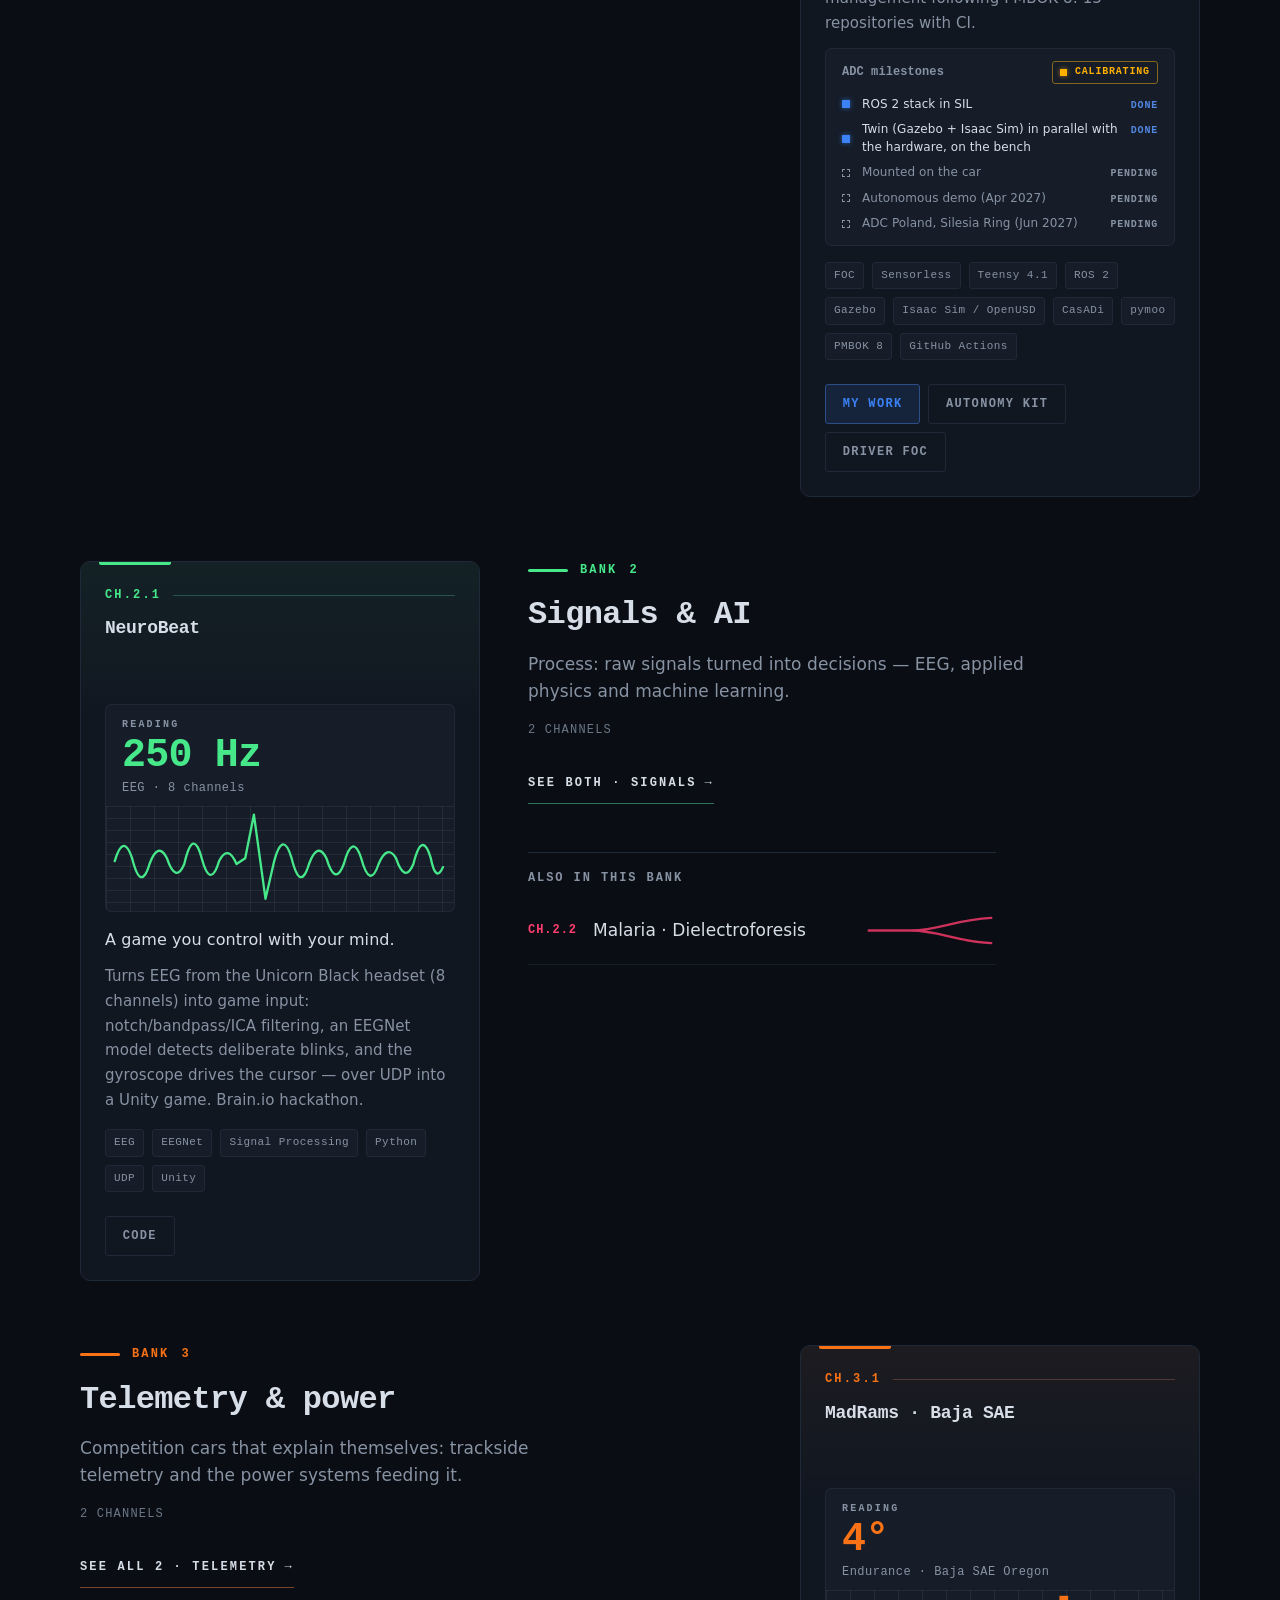
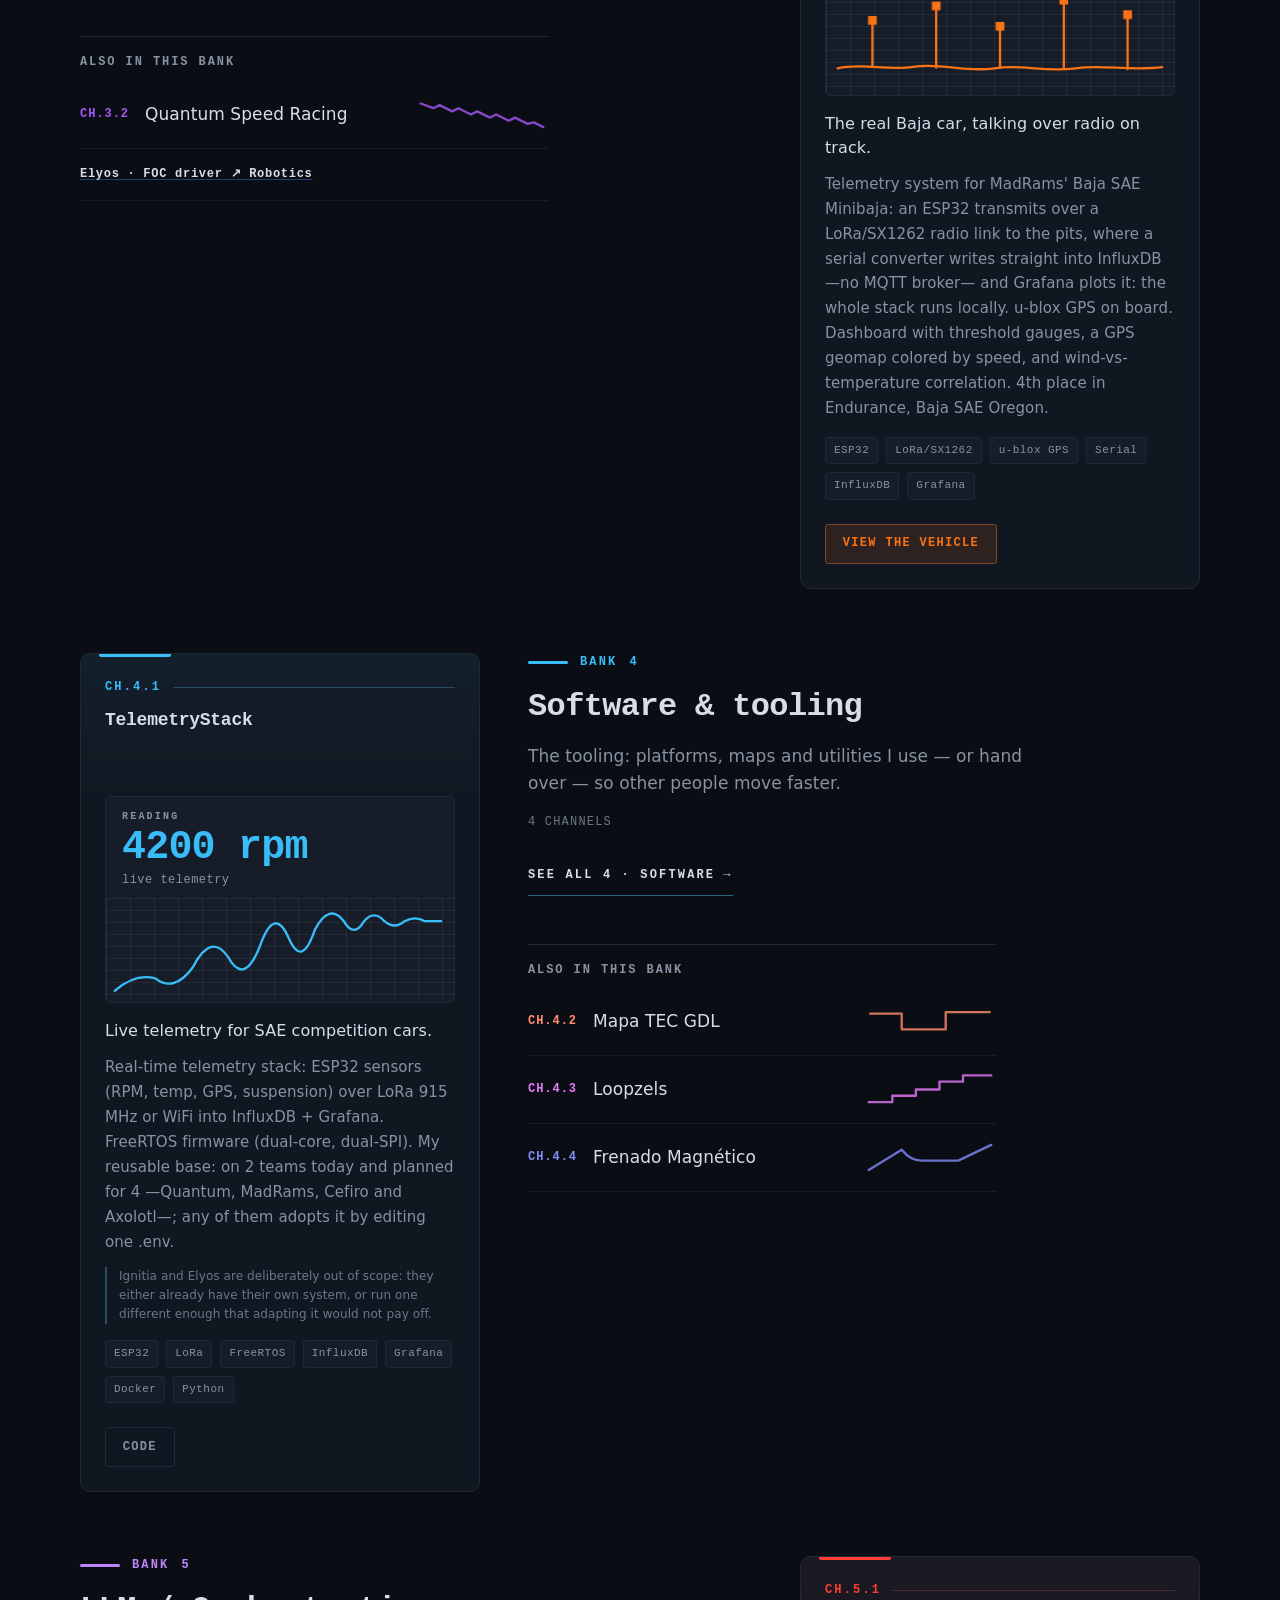
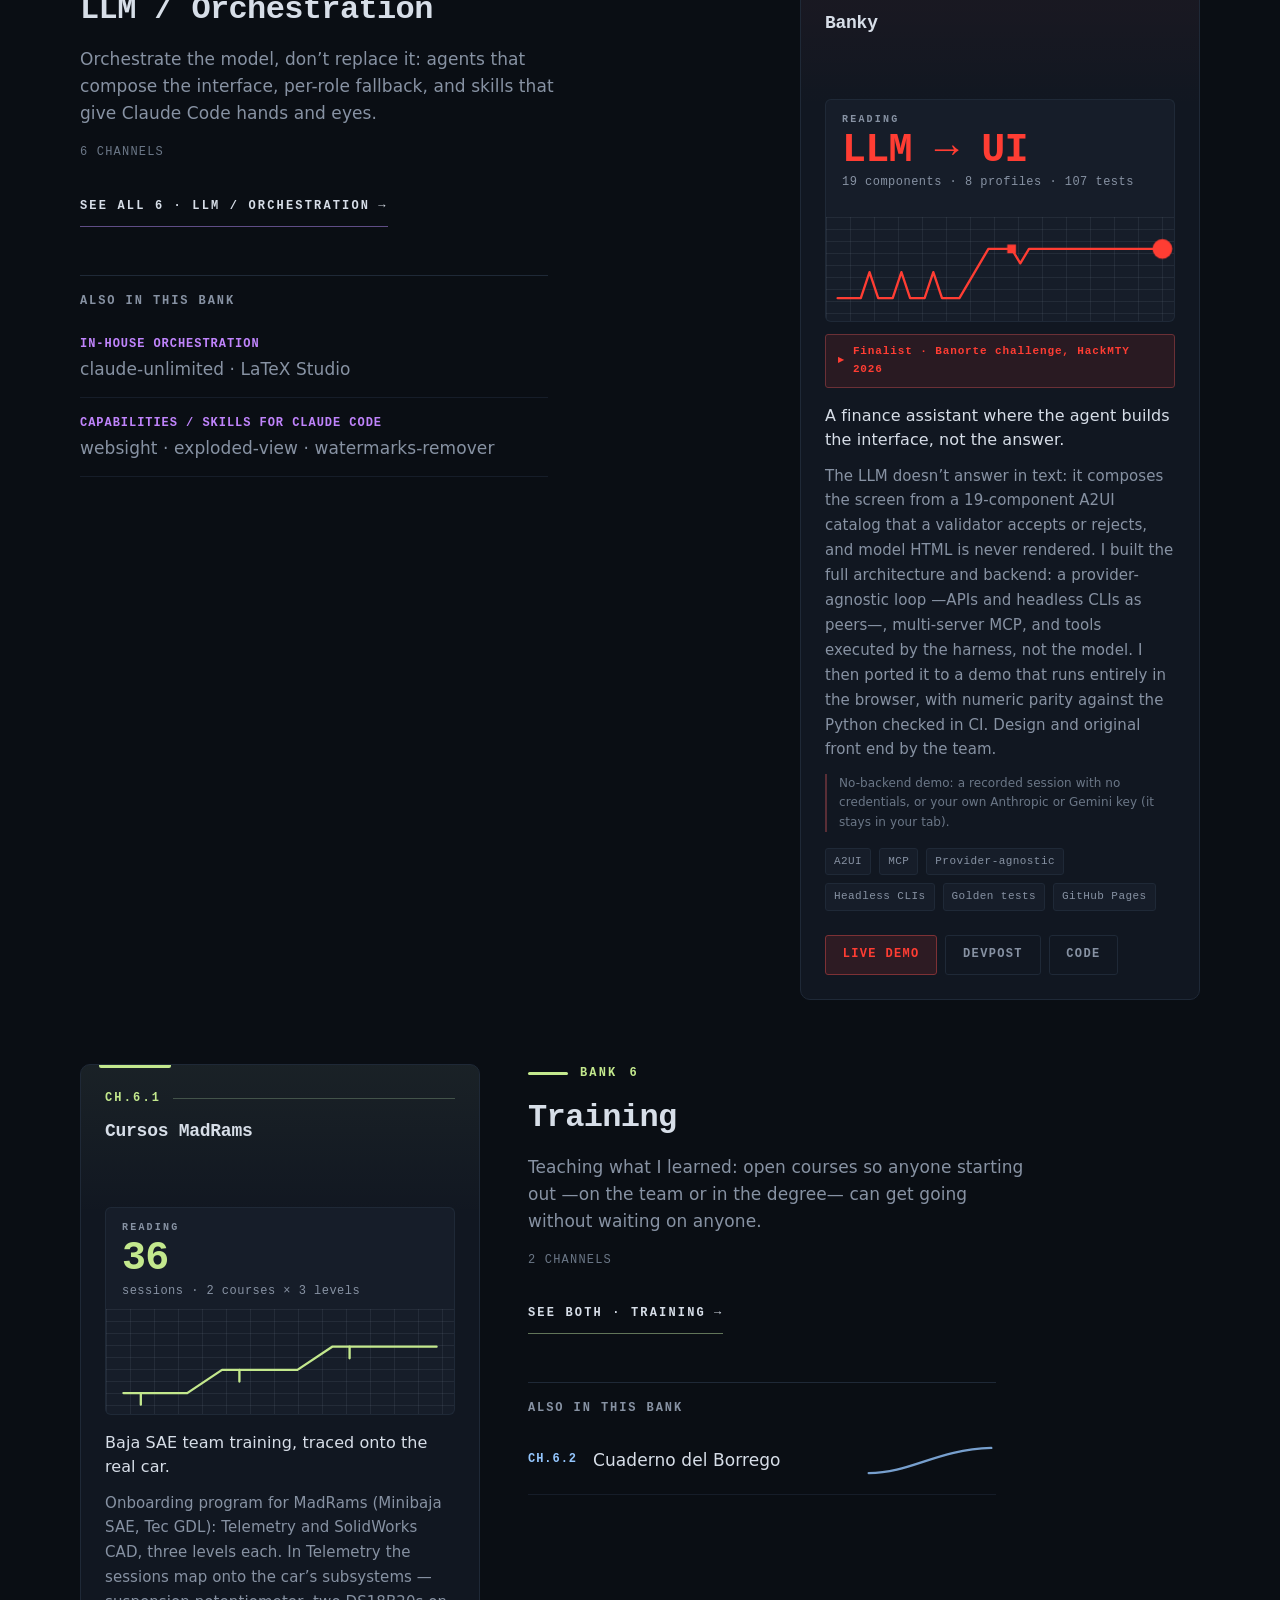
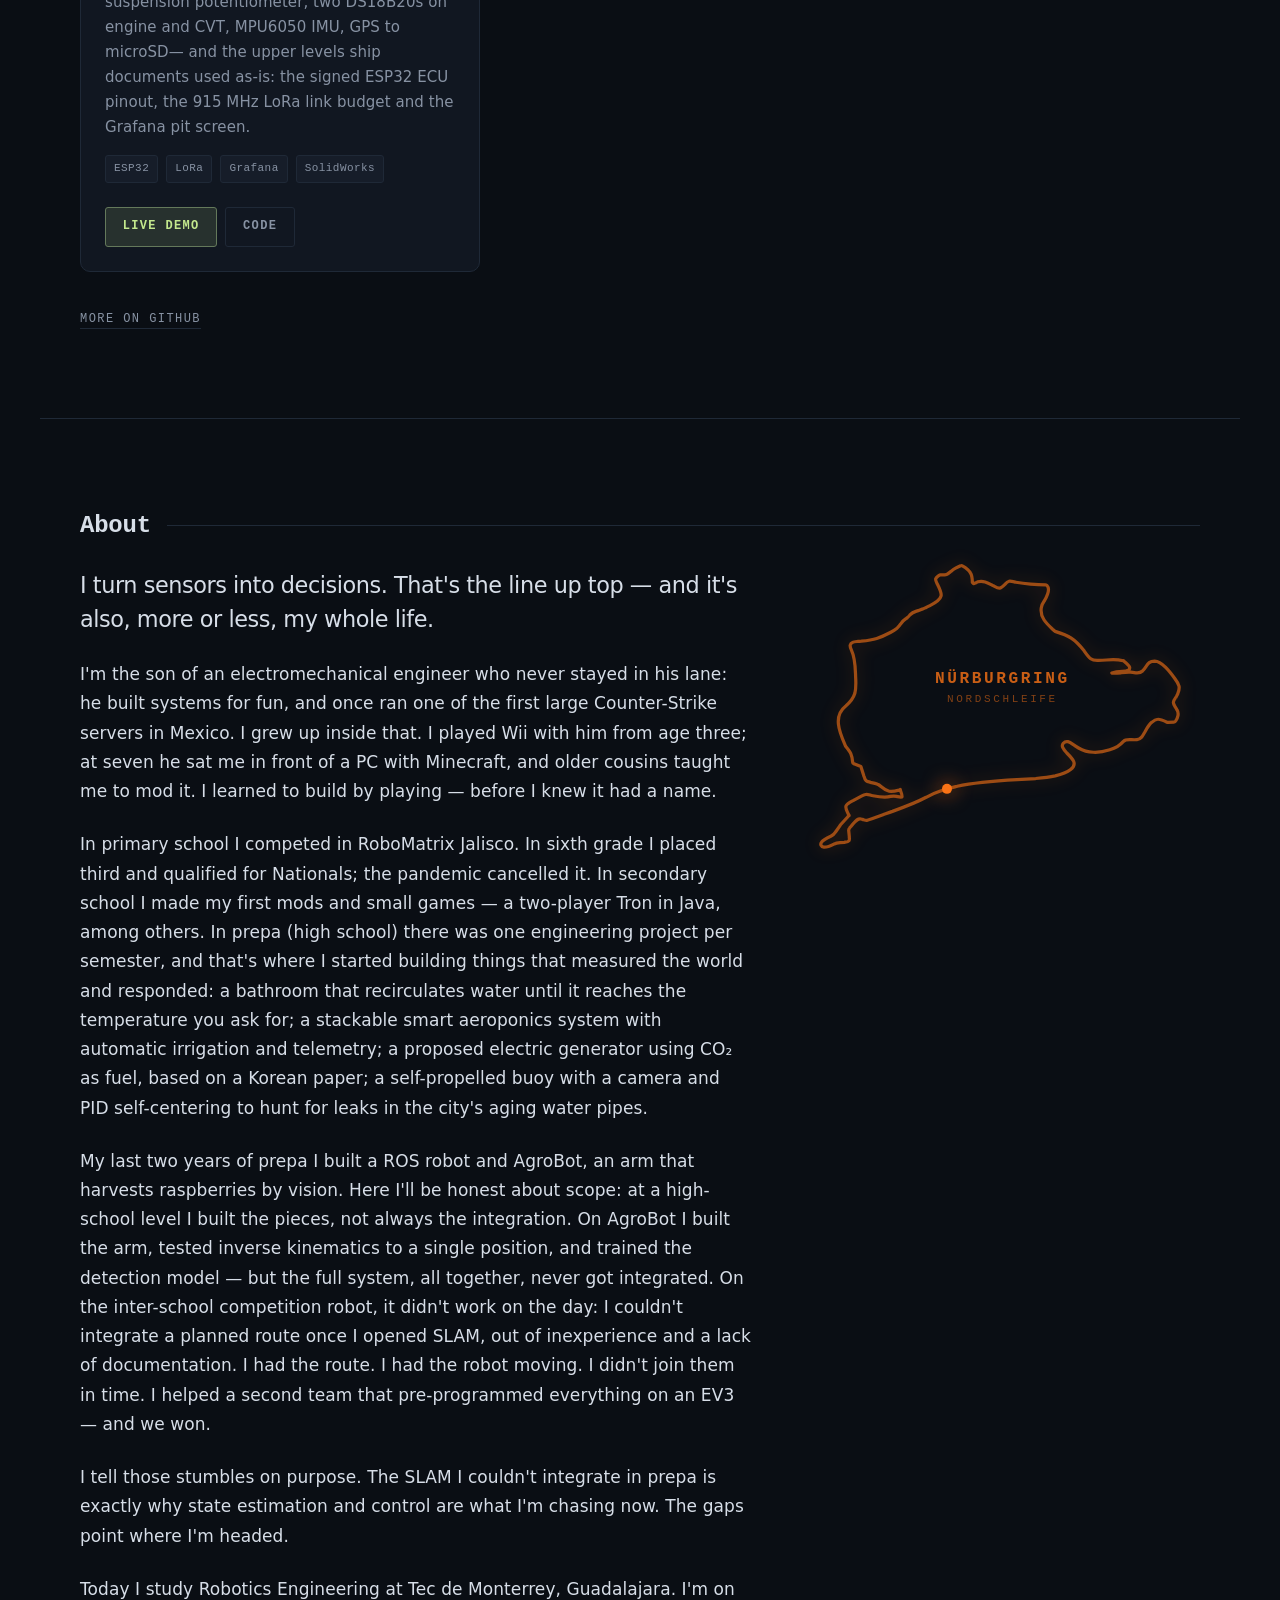
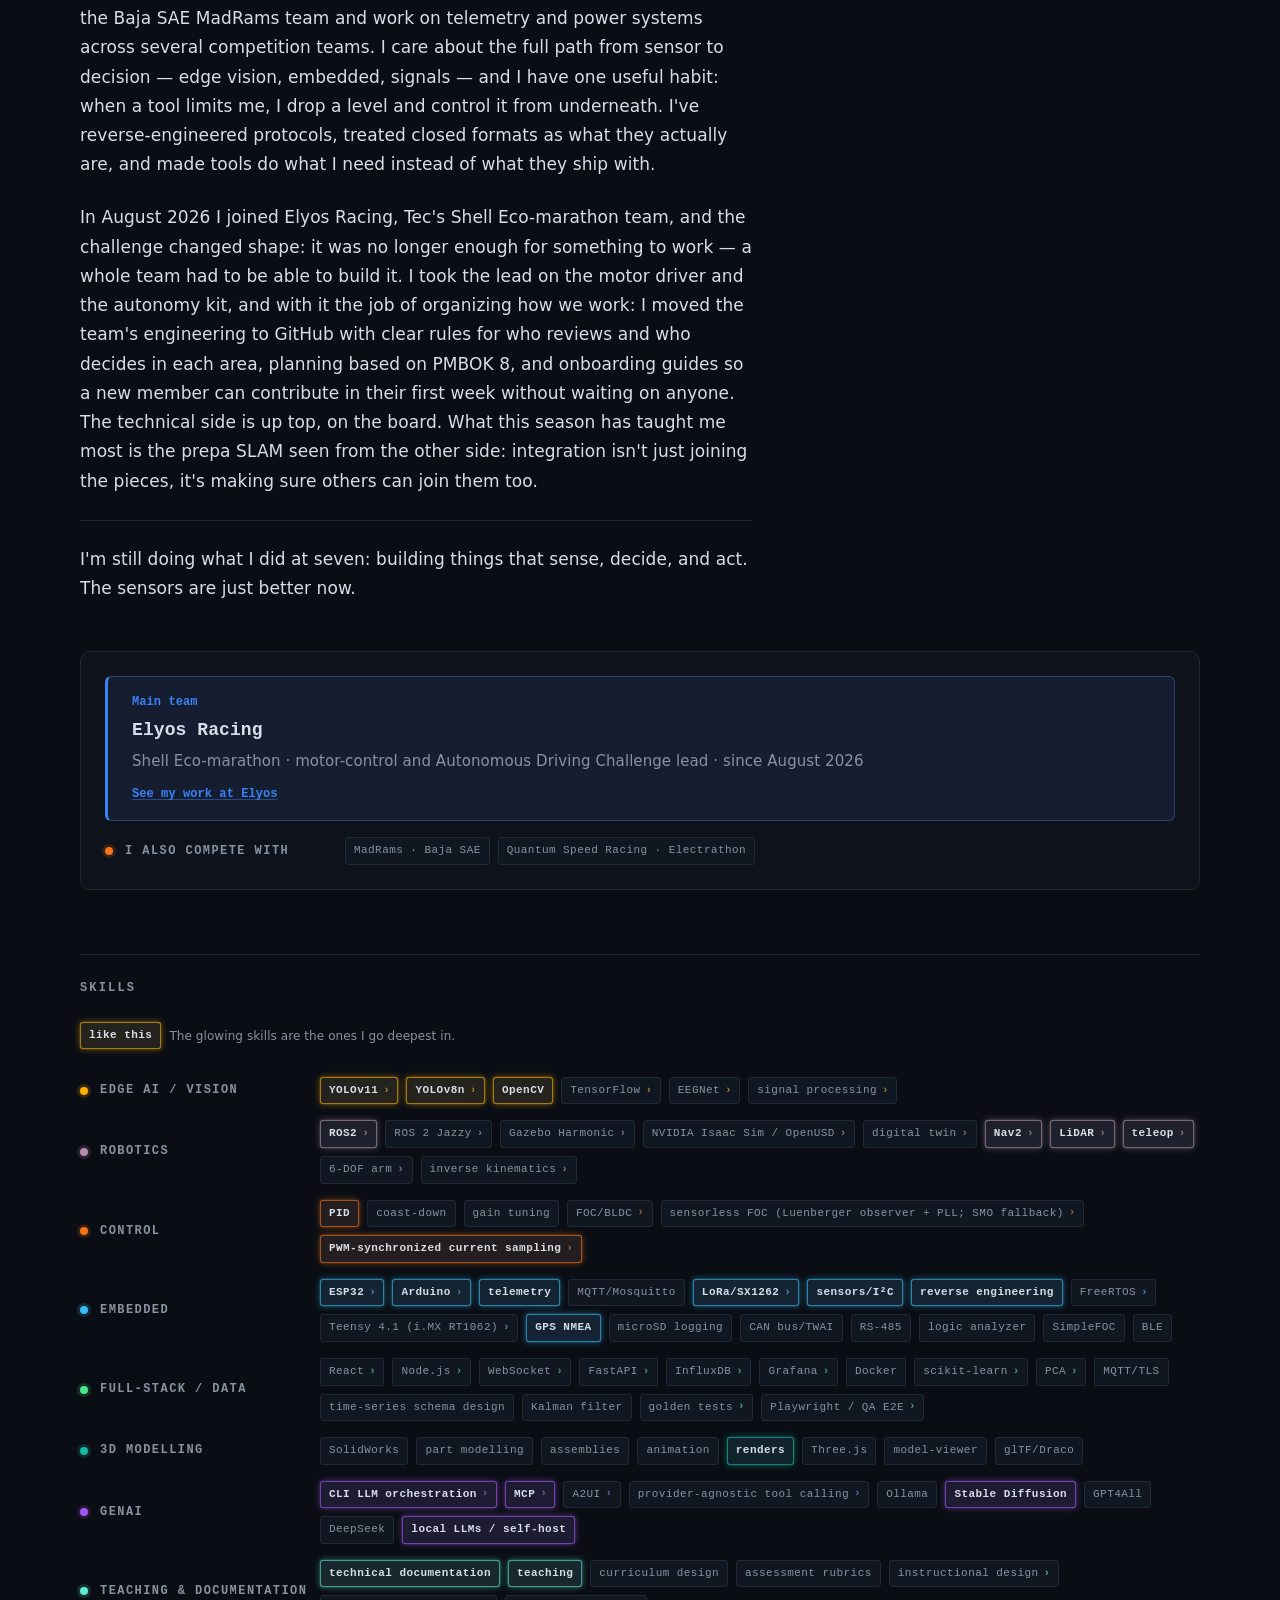
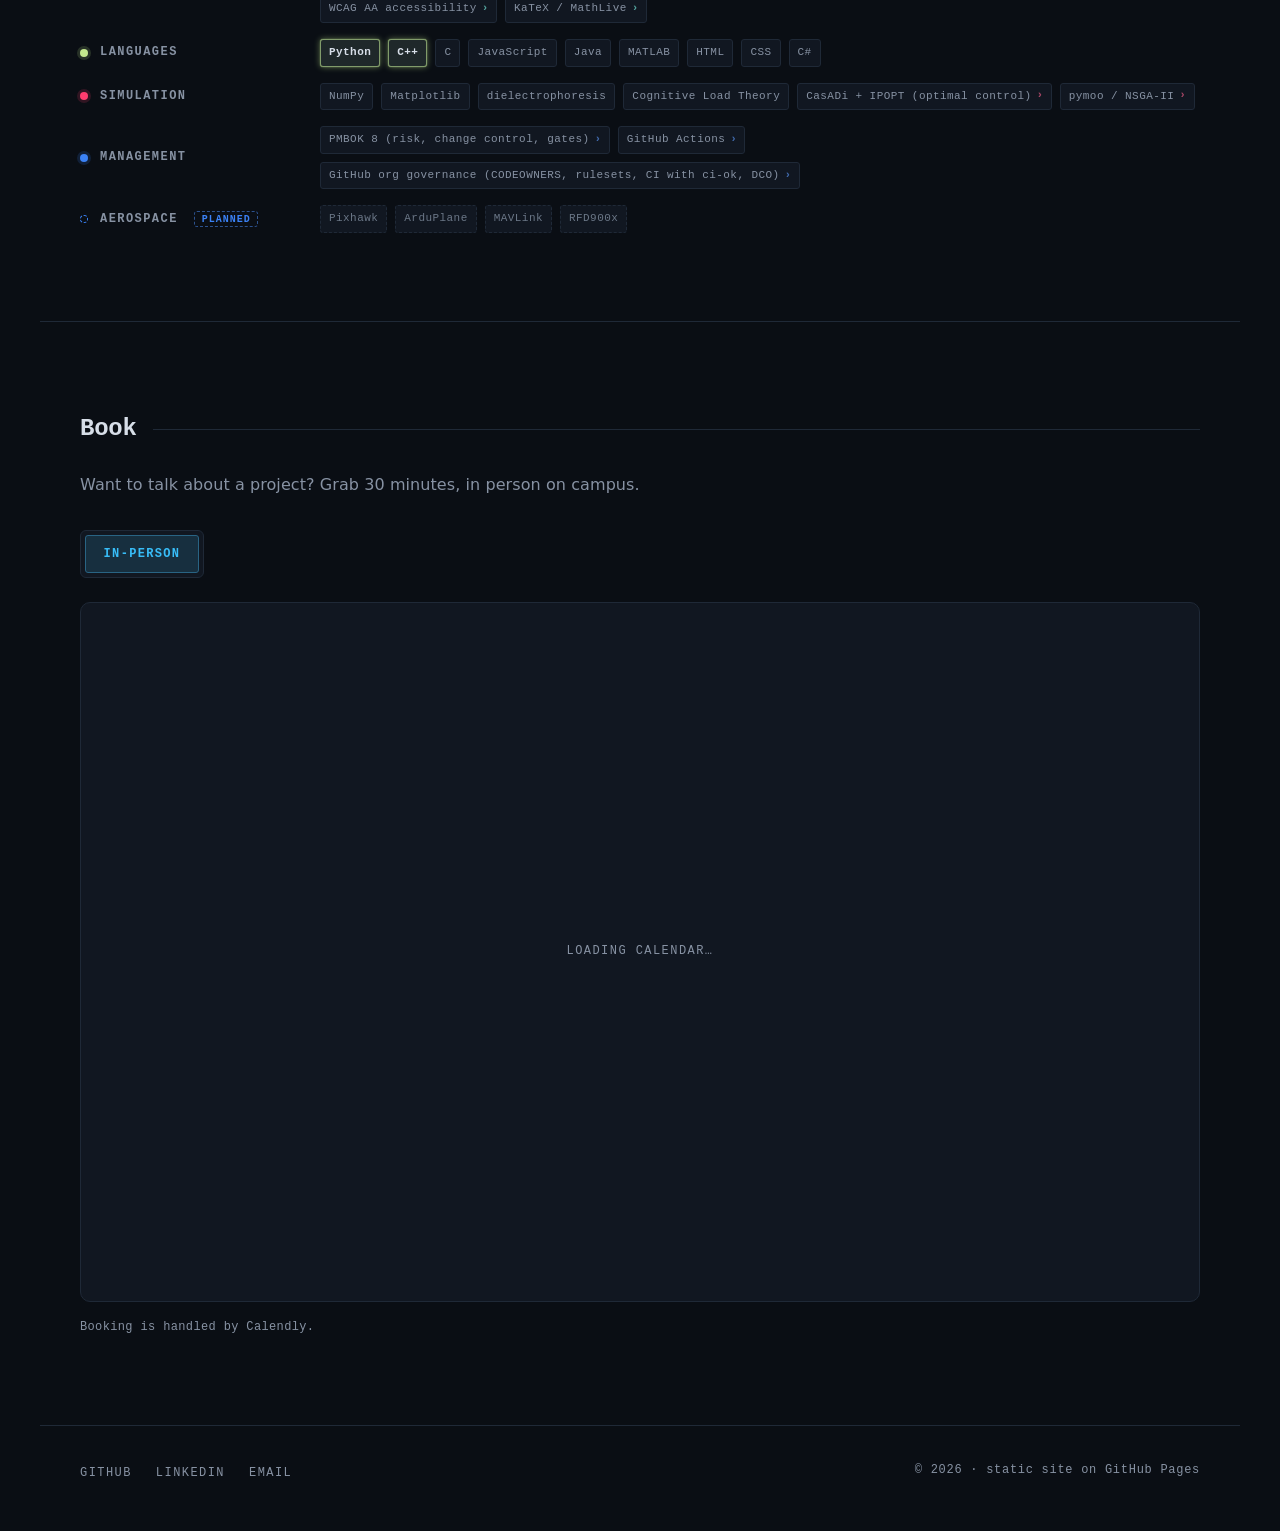
==== commit 68a948e8: "Sobre mí: el párrafo de Elyos cuenta el liderazgo, no lo técnico; versión en main.js y styles.css pa" ====
--- a/index.html
+++ b/index.html
@@ -42,7 +42,7 @@
      rather than linked here: as a render-blocking stylesheet in <head> it cost
      ~900ms before first paint for a widget most visitors never scroll to. -->
 
-<link rel="stylesheet" href="styles.css">
+<link rel="stylesheet" href="styles.css?v=20261125b">
 </head>
 <body>
 <a class="skip-link" href="#main" data-i18n="a11y.skip">Saltar al contenido</a>
@@ -551,7 +551,7 @@
       <p data-i18n="about.n4">Los últimos dos años de prepa hice un robot con ROS y AgroBot, un brazo que recolecta frambuesas por visión. Aquí soy honesto sobre el alcance: a nivel prepa construí las piezas, no siempre la integración. En AgroBot armé el brazo, probé la cinemática inversa a una posición y entrené el modelo de detección — pero el sistema completo, todo junto, no llegó a integrarse. En el robot de interprepas, el día de la competencia no funcionó: no logré integrar una ruta planificada al abrir SLAM, por inexperiencia y falta de documentación. Tenía la ruta. Tenía el robot moviéndose. No los uní a tiempo. Ayudé a un segundo equipo que preprogramó todo en un EV3 — y ganamos.</p>
       <p data-i18n="about.n5">Cuento esos tropiezos a propósito. El SLAM que no pude integrar en prepa es exactamente la razón por la que hoy me obsesiona la estimación de estado y el control. Los huecos marcan hacia dónde voy.</p>
       <p data-i18n="about.n6">Ahora estudio Ingeniería en Robótica en el Tec de Monterrey, Campus Guadalajara. Formo parte del equipo Baja SAE MadRams y trabajo en telemetría y sistemas de potencia de varios equipos de competencia. Me interesa el camino completo del sensor a la decisión — visión en el borde, embebidos, señales — y tengo una manía útil: cuando una herramienta me limita, bajo un nivel y la controlo por debajo. He revertido protocolos, tratado formatos cerrados como lo que son, y hecho que las herramientas hagan lo que necesito, no lo que traen de fábrica.</p>
-      <p data-i18n="about.adc">En agosto de 2026 entré a Elyos Racing, el equipo del Tec en Shell Eco-marathon, y ahí encontré el proyecto que junta todo lo anterior: un coche que tiene que manejar solo. Lidero el driver del motor —un FOC en Teensy 4.1 al que le bajé el cómputo del lazo de 68 a 5.4 µs, medido en banco— y el kit del Autonomous Driving Challenge: el stack de ROS 2 que estima, planea y actúa, y un gemelo digital en Gazebo e Isaac Sim que ya corre en paralelo al hardware en banco. Todavía no va montado en el coche; la meta es la demo autónoma en abril y el ADC en Silesia Ring, Polonia, en junio de 2027. Es el SLAM de la prepa con una segunda oportunidad: esta vez la ruta y el coche tienen que unirse a tiempo.</p>
+      <p data-i18n="about.adc">En agosto de 2026 entré a Elyos Racing, el equipo del Tec en Shell Eco-marathon, y el reto cambió de forma: ya no bastaba con que algo funcionara, tenía que poder construirlo un equipo entero. Tomé el liderazgo del driver del motor y del kit autónomo, y con él la tarea de ordenar cómo trabajamos: llevé la ingeniería del equipo a GitHub con reglas claras de quién revisa y quién decide en cada área, una planeación con PMBOK 8 y guías de entrada para que alguien nuevo aporte desde su primera semana sin esperar a nadie. Lo técnico está arriba, en el tablero. Lo que más me ha enseñado esta temporada es el SLAM de la prepa visto desde el otro lado: integrar no es solo unir las piezas, es lograr que otros puedan unirlas también.</p>
       <p data-i18n="about.n7">Sigo en lo mismo que a los siete: construir cosas que perciben, deciden y actúan. Solo que ahora los sensores son mejores.</p>
     </div>
 
@@ -798,6 +798,6 @@
 </footer>
 
 <script src="https://assets.calendly.com/assets/external/widget.js" async></script>
-<script src="main.js" defer></script>
+<script src="main.js?v=20261125b" defer></script>
 </body>
 </html>
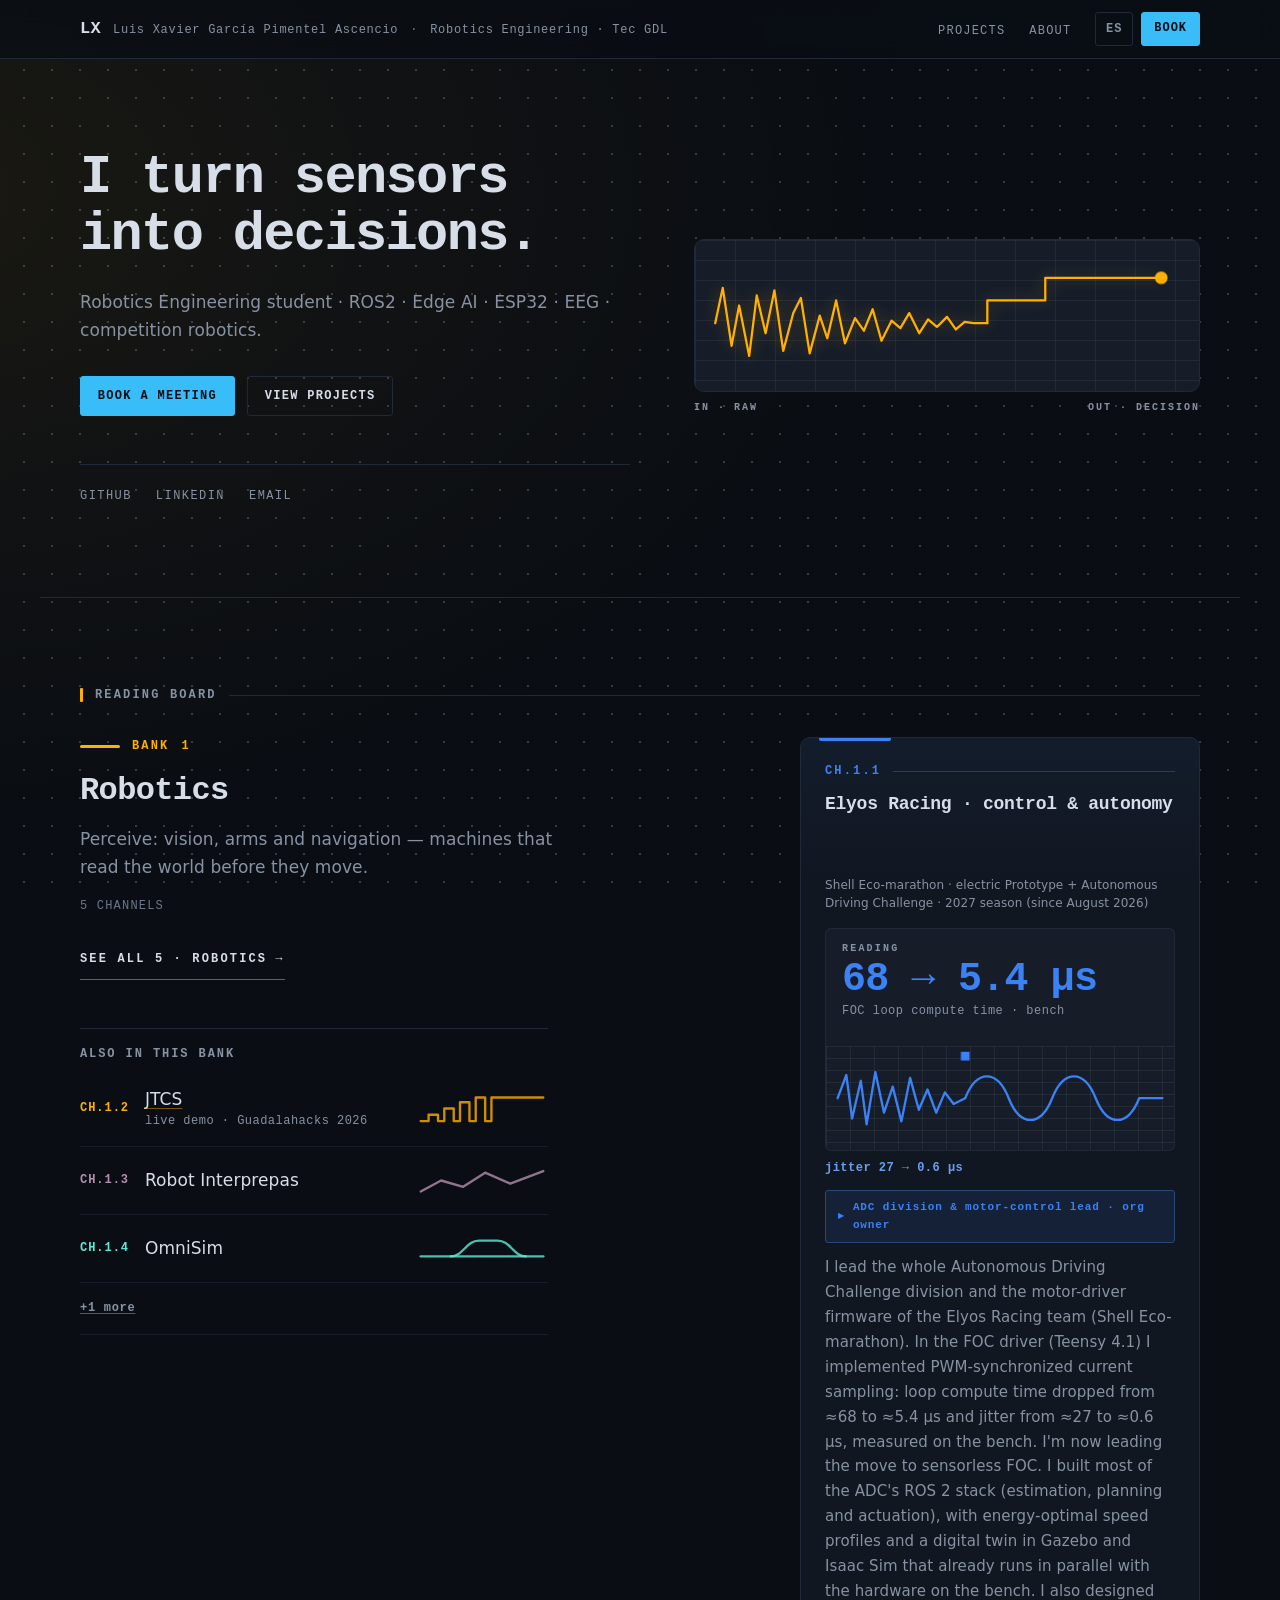
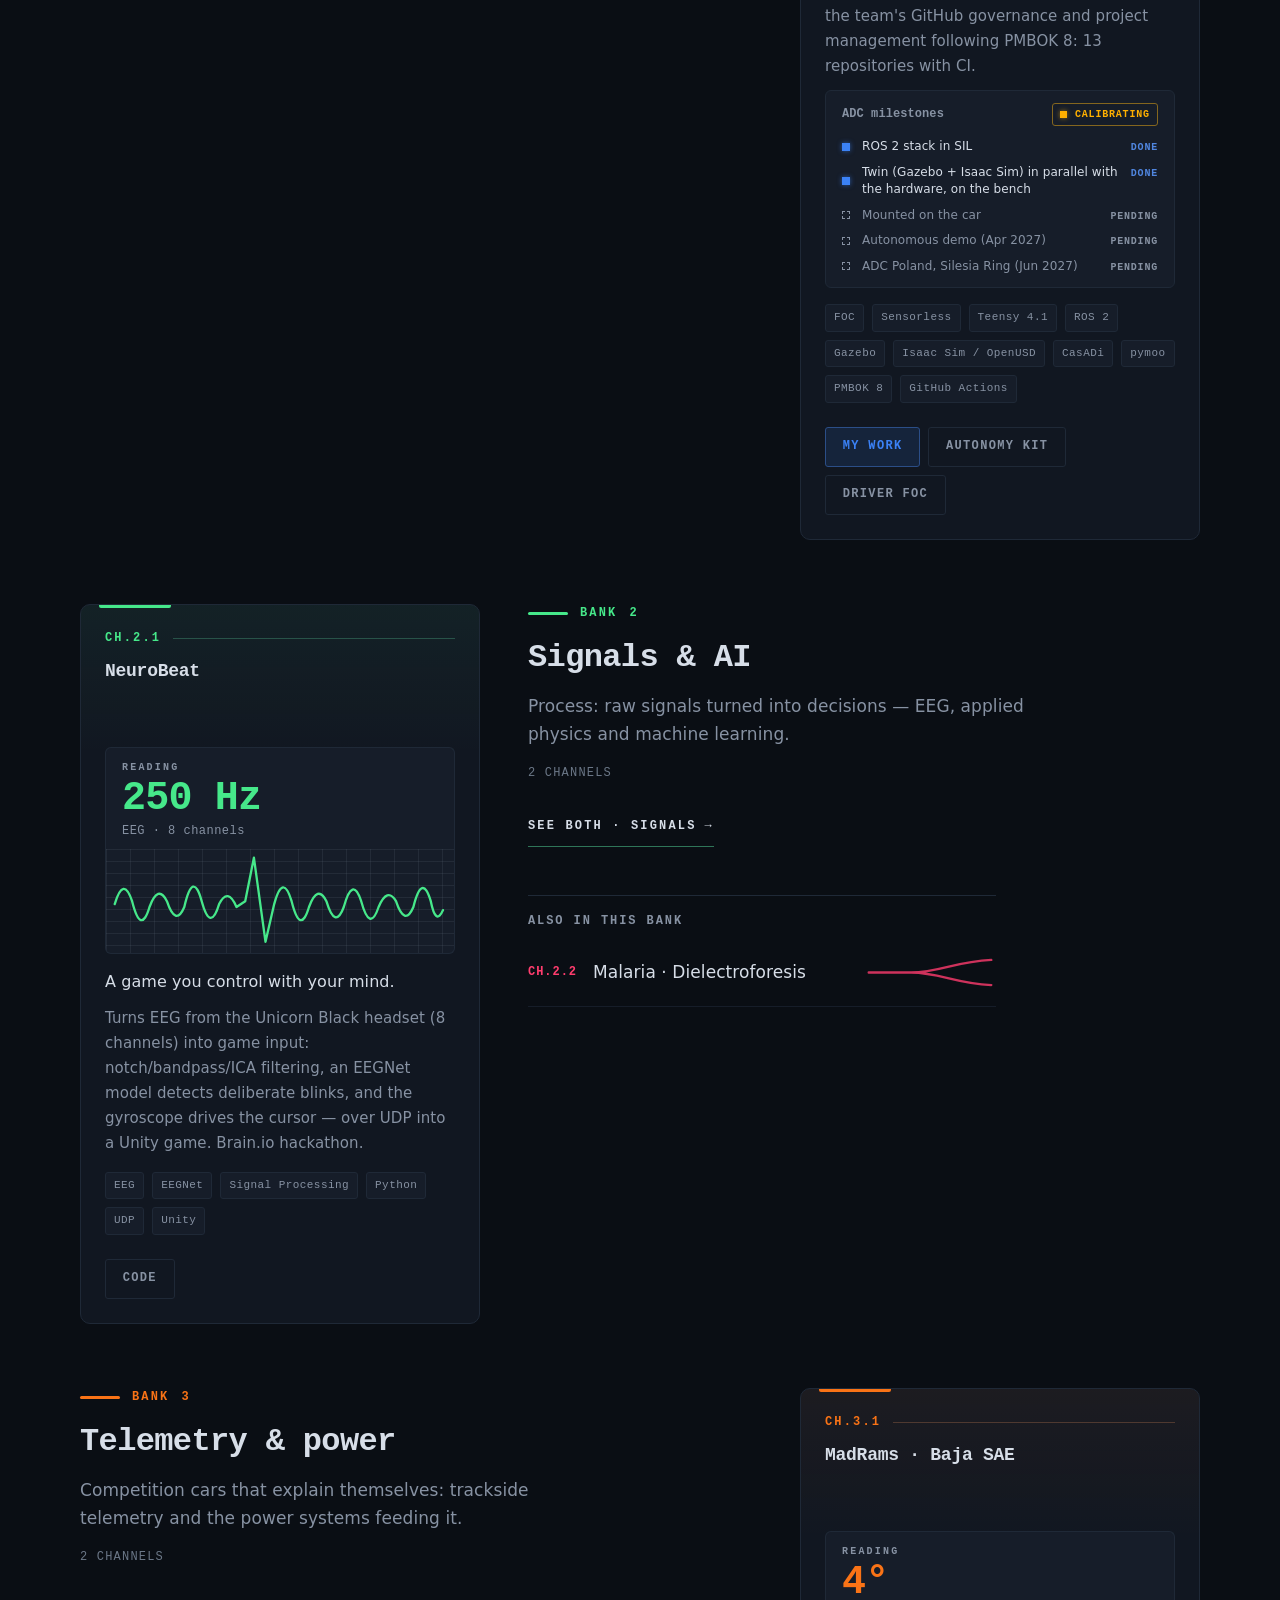
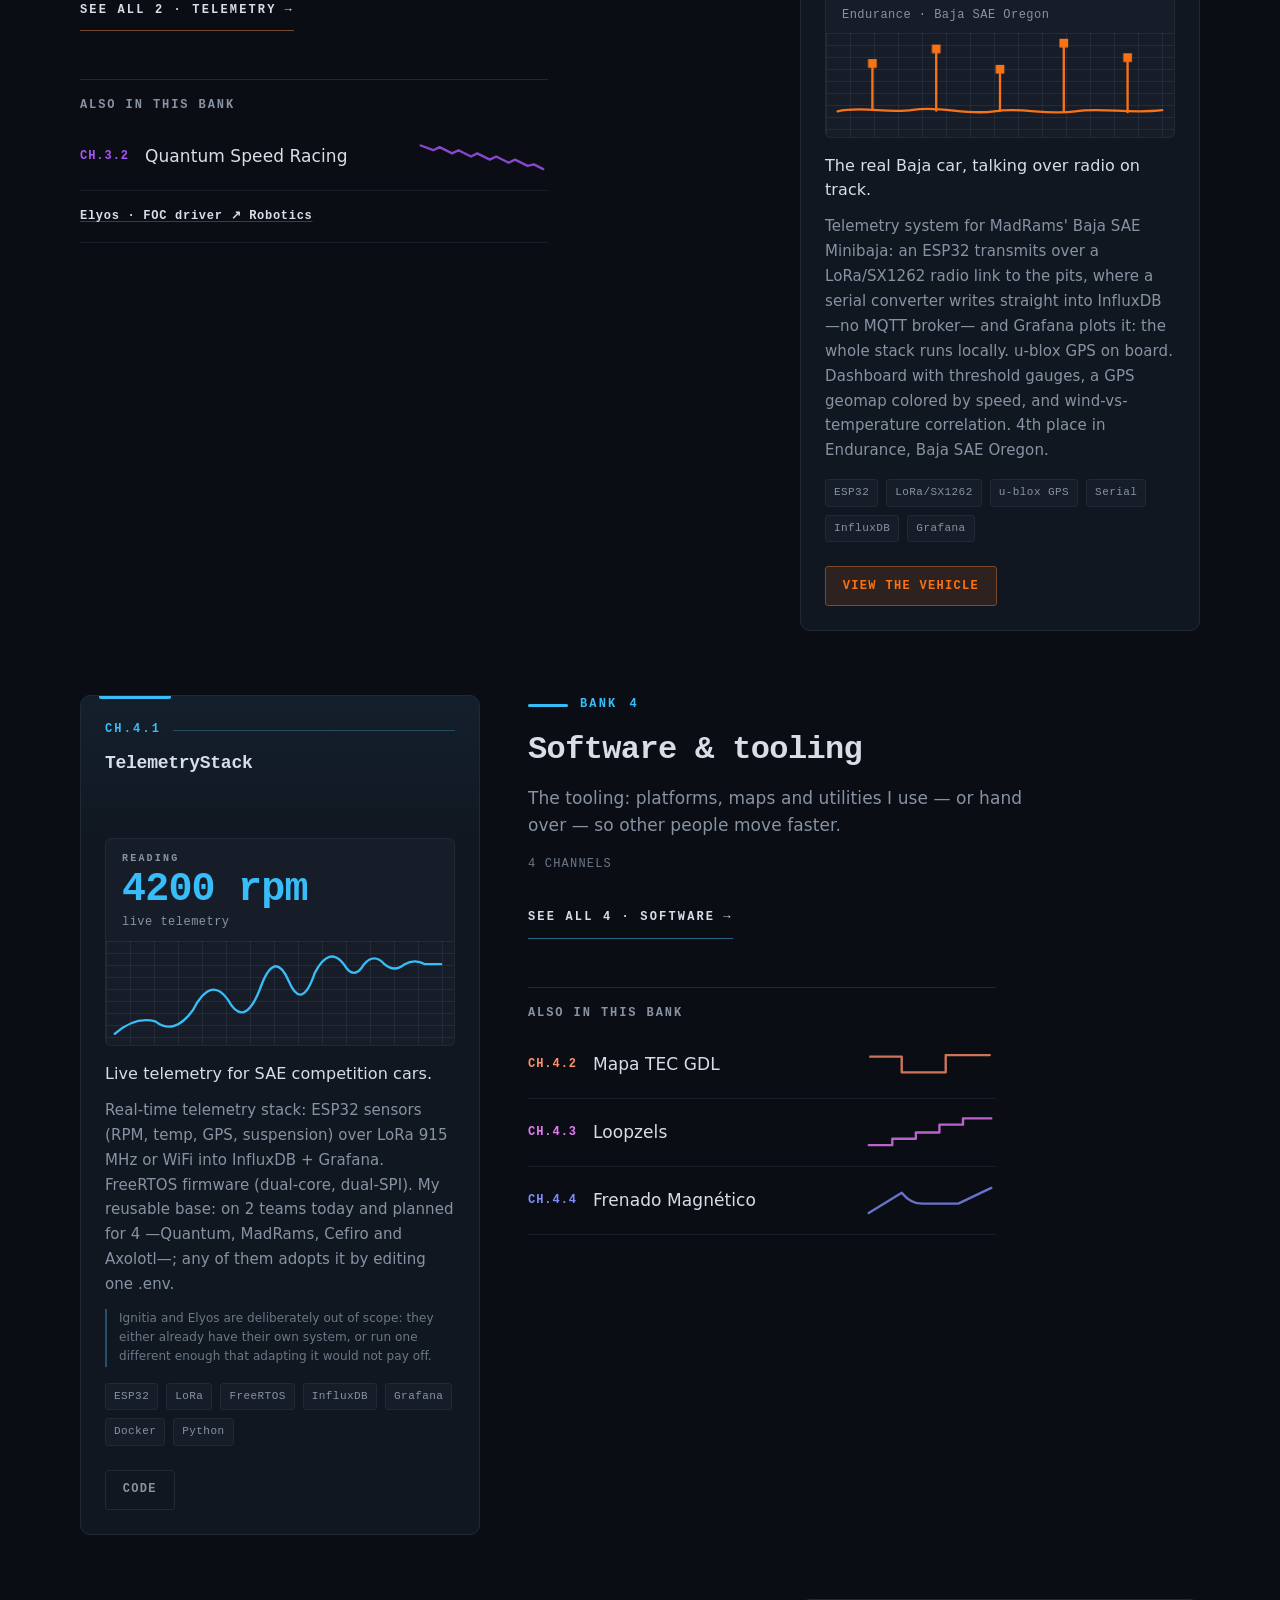
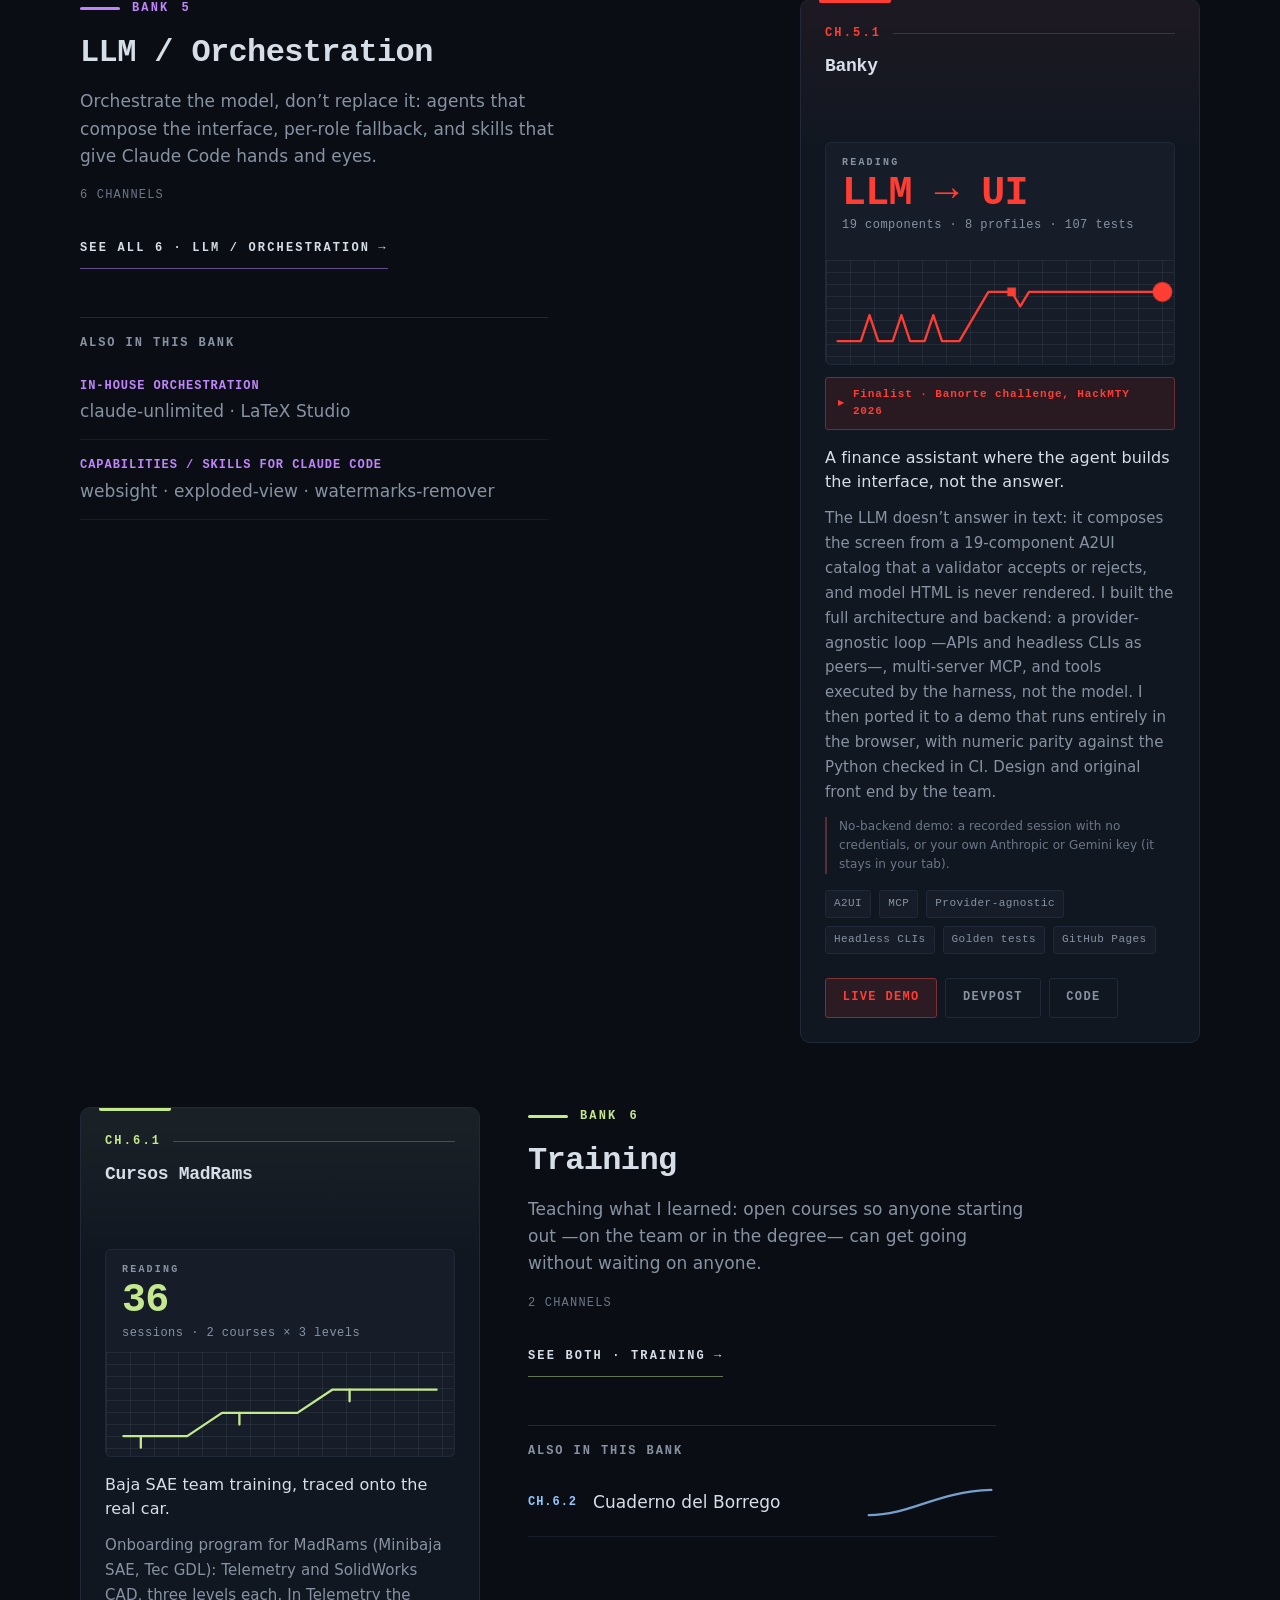
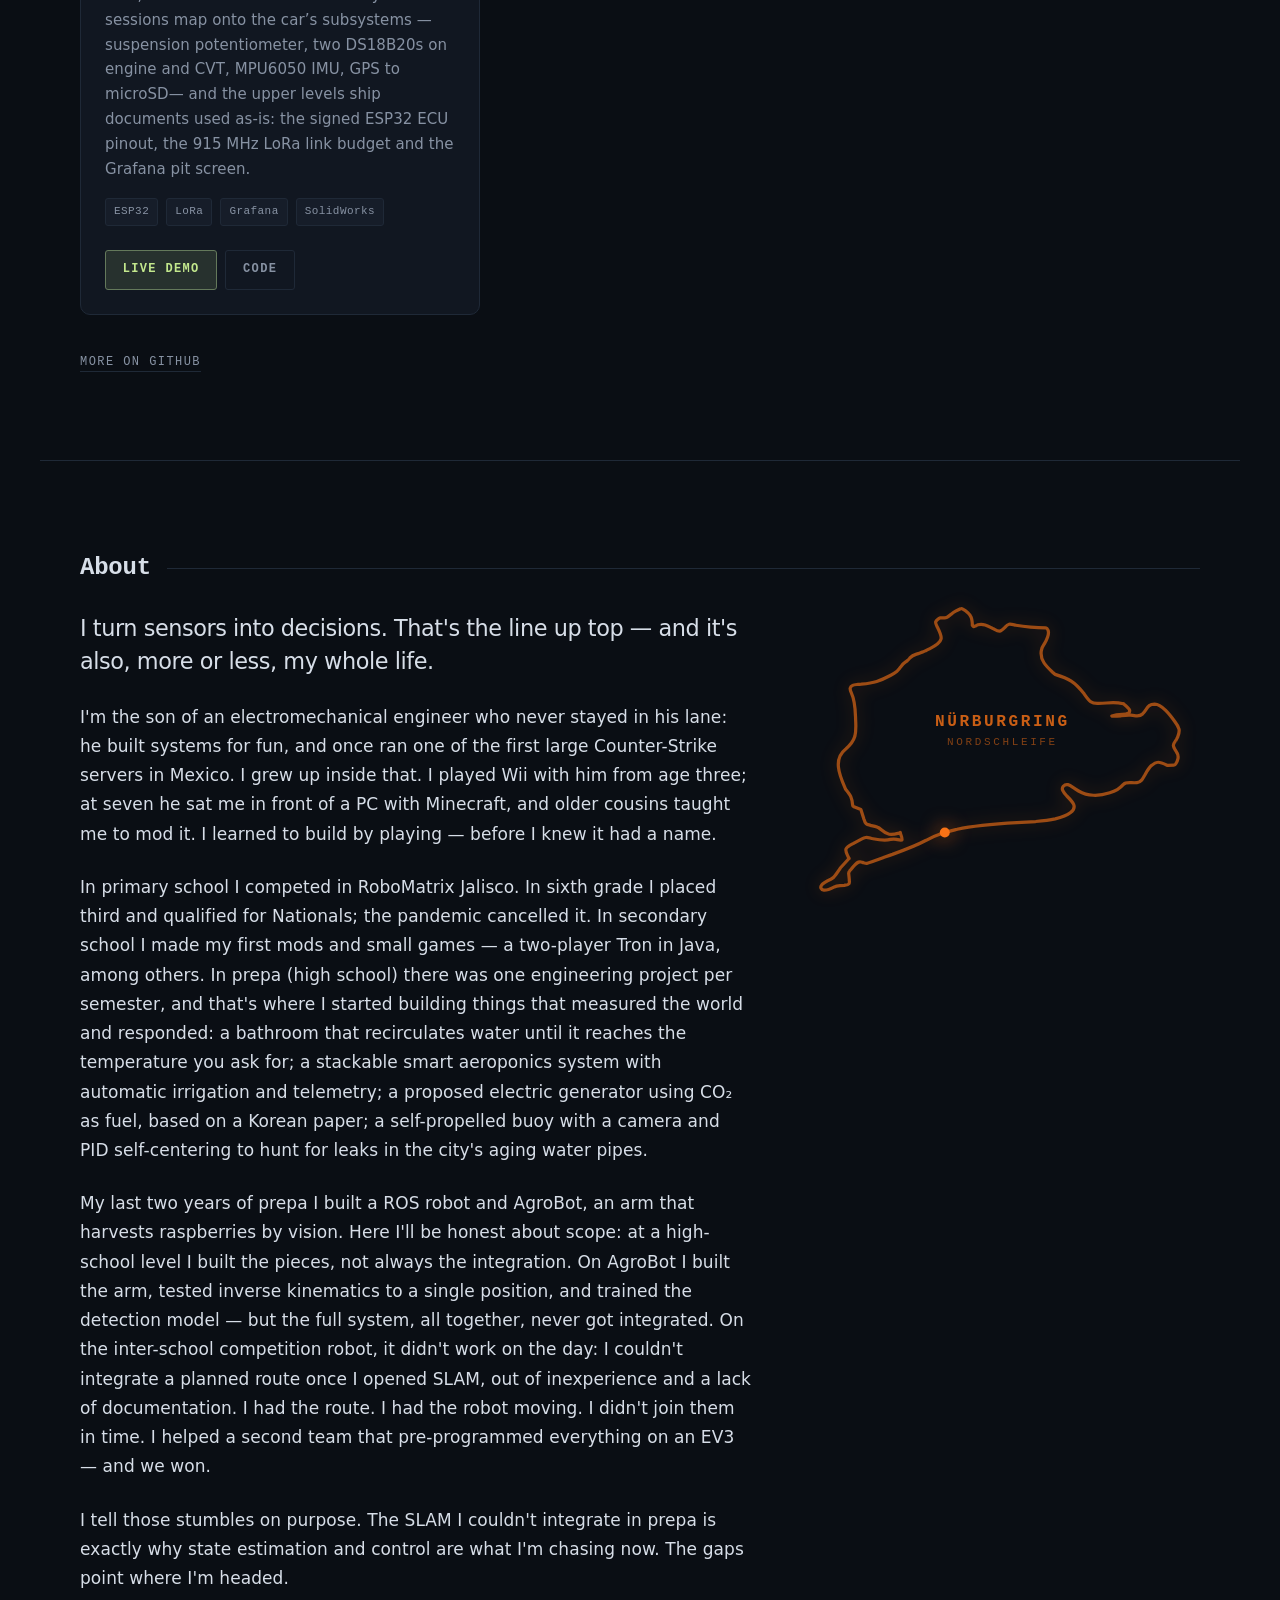
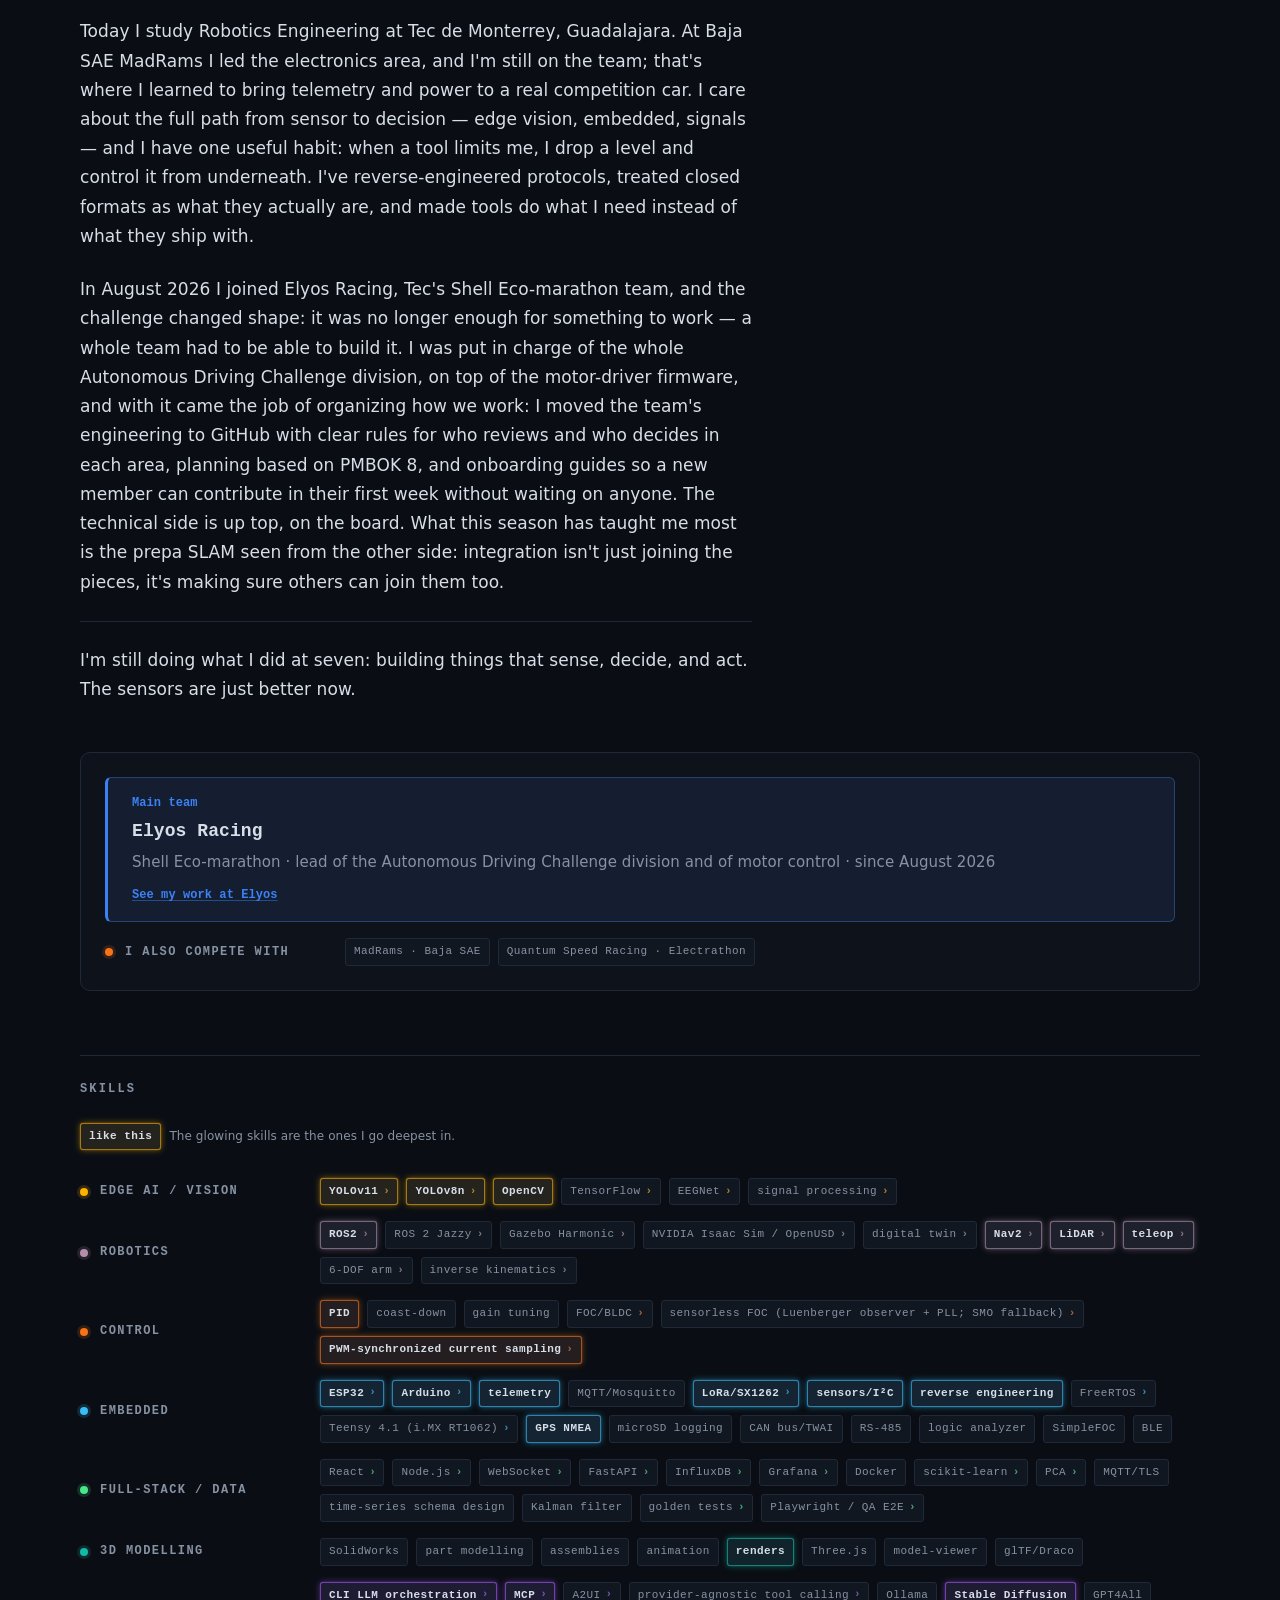
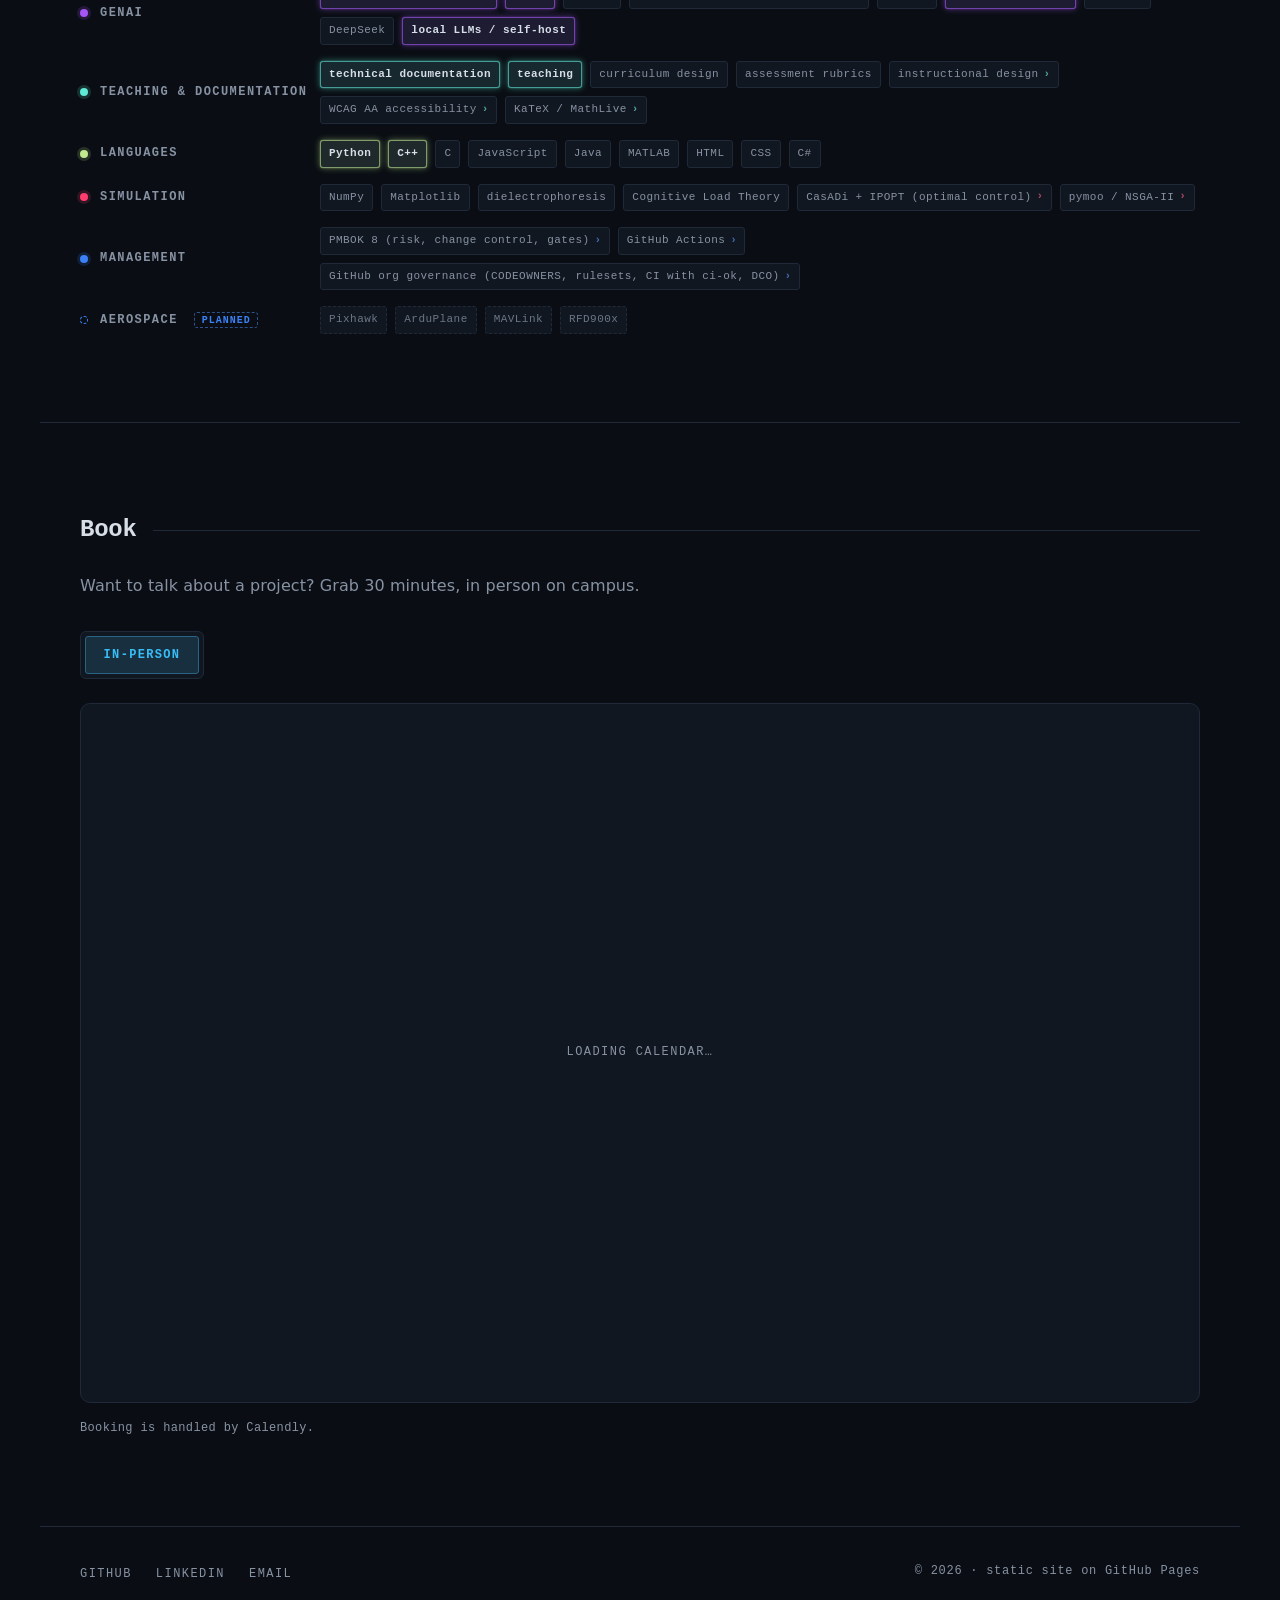
==== commit d7330a13: "Rol en Elyos: toda la división del ADC y el firmware del driver del motor; MadRams como la etapa en " ====
--- a/index.html
+++ b/index.html
@@ -176,8 +176,8 @@
             <rect x="46.5" y="2" width="3" height="3"/>
           </svg>
           <p class="channel__subreading" data-i18n="proj.elyos.sub">jitter 27 → 0.6 µs</p>
-          <p class="channel__result" data-i18n="proj.elyos.role">Lead de control del motor y del ADC · owner de la org</p>
-          <p class="channel__blurb" data-i18n="proj.elyos.blurb">Lidero el driver del motor y el kit autónomo del equipo Elyos Racing (Shell Eco-marathon). En el driver FOC (Teensy 4.1) implementé el muestreo de corriente sincronizado con el PWM: el cómputo del lazo bajó de ≈68 a ≈5.4 µs y el jitter de ≈27 a ≈0.6 µs, medidos en banco. Ahora encabezo el paso a FOC sensorless. Construí la mayor parte del stack ROS 2 del ADC (estimación, planeación y actuación), con perfiles de velocidad de energía óptima y un gemelo digital en Gazebo e Isaac Sim que ya corre en paralelo al hardware en banco. También diseñé la gobernanza y la gestión del equipo en GitHub, siguiendo PMBOK 8: 13 repos con CI.</p>
+          <p class="channel__result" data-i18n="proj.elyos.role">Lead de la división ADC y del control del motor · owner de la org</p>
+          <p class="channel__blurb" data-i18n="proj.elyos.blurb">Lidero toda la división del Autonomous Driving Challenge y el firmware del driver del motor del equipo Elyos Racing (Shell Eco-marathon). En el driver FOC (Teensy 4.1) implementé el muestreo de corriente sincronizado con el PWM: el cómputo del lazo bajó de ≈68 a ≈5.4 µs y el jitter de ≈27 a ≈0.6 µs, medidos en banco. Ahora encabezo el paso a FOC sensorless. Construí la mayor parte del stack ROS 2 del ADC (estimación, planeación y actuación), con perfiles de velocidad de energía óptima y un gemelo digital en Gazebo e Isaac Sim que ya corre en paralelo al hardware en banco. También diseñé la gobernanza y la gestión del equipo en GitHub, siguiendo PMBOK 8: 13 repos con CI.</p>
           <div class="milestones">
             <p class="milestones__head">
               <span data-i18n="proj.elyos.ms.head">Hitos del ADC</span>
@@ -550,8 +550,8 @@
       <p data-i18n="about.n3">En primaria competí en RoboMatrix Jalisco. En sexto quedé en tercer lugar y clasifiqué a Nacional; la pandemia lo canceló. En secundaria hice mis primeros mods y jueguitos — un Tron para dos jugadores en Java, entre otros. En la prepa tocaba un proyecto de ingeniería por semestre, y ahí empecé a construir cosas que medían el mundo y respondían: un baño que recircula el agua hasta alcanzar la temperatura que pides; un sistema de aeroponía apilable con riego automático y telemetría; una propuesta de generador eléctrico con CO₂ como combustible, a partir de un paper coreano; una boya autopropulsada con cámara y autocentrado por PID para buscar fugas en las tuberías viejas de la ciudad.</p>
       <p data-i18n="about.n4">Los últimos dos años de prepa hice un robot con ROS y AgroBot, un brazo que recolecta frambuesas por visión. Aquí soy honesto sobre el alcance: a nivel prepa construí las piezas, no siempre la integración. En AgroBot armé el brazo, probé la cinemática inversa a una posición y entrené el modelo de detección — pero el sistema completo, todo junto, no llegó a integrarse. En el robot de interprepas, el día de la competencia no funcionó: no logré integrar una ruta planificada al abrir SLAM, por inexperiencia y falta de documentación. Tenía la ruta. Tenía el robot moviéndose. No los uní a tiempo. Ayudé a un segundo equipo que preprogramó todo en un EV3 — y ganamos.</p>
       <p data-i18n="about.n5">Cuento esos tropiezos a propósito. El SLAM que no pude integrar en prepa es exactamente la razón por la que hoy me obsesiona la estimación de estado y el control. Los huecos marcan hacia dónde voy.</p>
-      <p data-i18n="about.n6">Ahora estudio Ingeniería en Robótica en el Tec de Monterrey, Campus Guadalajara. Formo parte del equipo Baja SAE MadRams y trabajo en telemetría y sistemas de potencia de varios equipos de competencia. Me interesa el camino completo del sensor a la decisión — visión en el borde, embebidos, señales — y tengo una manía útil: cuando una herramienta me limita, bajo un nivel y la controlo por debajo. He revertido protocolos, tratado formatos cerrados como lo que son, y hecho que las herramientas hagan lo que necesito, no lo que traen de fábrica.</p>
-      <p data-i18n="about.adc">En agosto de 2026 entré a Elyos Racing, el equipo del Tec en Shell Eco-marathon, y el reto cambió de forma: ya no bastaba con que algo funcionara, tenía que poder construirlo un equipo entero. Tomé el liderazgo del driver del motor y del kit autónomo, y con él la tarea de ordenar cómo trabajamos: llevé la ingeniería del equipo a GitHub con reglas claras de quién revisa y quién decide en cada área, una planeación con PMBOK 8 y guías de entrada para que alguien nuevo aporte desde su primera semana sin esperar a nadie. Lo técnico está arriba, en el tablero. Lo que más me ha enseñado esta temporada es el SLAM de la prepa visto desde el otro lado: integrar no es solo unir las piezas, es lograr que otros puedan unirlas también.</p>
+      <p data-i18n="about.n6">Ahora estudio Ingeniería en Robótica en el Tec de Monterrey, Campus Guadalajara. En el Baja SAE MadRams lideré el área de electrónica, y sigo en el equipo; ahí aprendí a llevar telemetría y potencia a un coche real de competencia. Me interesa el camino completo del sensor a la decisión — visión en el borde, embebidos, señales — y tengo una manía útil: cuando una herramienta me limita, bajo un nivel y la controlo por debajo. He revertido protocolos, tratado formatos cerrados como lo que son, y hecho que las herramientas hagan lo que necesito, no lo que traen de fábrica.</p>
+      <p data-i18n="about.adc">En agosto de 2026 entré a Elyos Racing, el equipo del Tec en Shell Eco-marathon, y el reto cambió de forma: ya no bastaba con que algo funcionara, tenía que poder construirlo un equipo entero. Quedó a mi cargo toda la división del Autonomous Driving Challenge, además del firmware del driver del motor, y con ello la tarea de ordenar cómo trabajamos: llevé la ingeniería del equipo a GitHub con reglas claras de quién revisa y quién decide en cada área, una planeación con PMBOK 8 y guías de entrada para que alguien nuevo aporte desde su primera semana sin esperar a nadie. Lo técnico está arriba, en el tablero. Lo que más me ha enseñado esta temporada es el SLAM de la prepa visto desde el otro lado: integrar no es solo unir las piezas, es lograr que otros puedan unirlas también.</p>
       <p data-i18n="about.n7">Sigo en lo mismo que a los siete: construir cosas que perciben, deciden y actúan. Solo que ahora los sensores son mejores.</p>
     </div>
 
@@ -563,7 +563,7 @@
       <div class="team-main" style="--ch: var(--ch-elyos)">
         <p class="team-main__label" data-i18n="about.teams.main">Equipo principal</p>
         <p class="team-main__name">Elyos Racing</p>
-        <p class="team-main__role" data-i18n="about.teams.mainRole">Shell Eco-marathon · lead de control del motor y del Autonomous Driving Challenge · desde agosto de 2026</p>
+        <p class="team-main__role" data-i18n="about.teams.mainRole">Shell Eco-marathon · lead de la división del Autonomous Driving Challenge y del control del motor · desde agosto de 2026</p>
         <a class="team-main__link" href="robotica#elyos" data-page-link data-i18n="about.teams.mainLink">Ver mi trabajo en Elyos</a>
       </div>
       <div class="skills__group" style="--ch: var(--ch-coche)">
